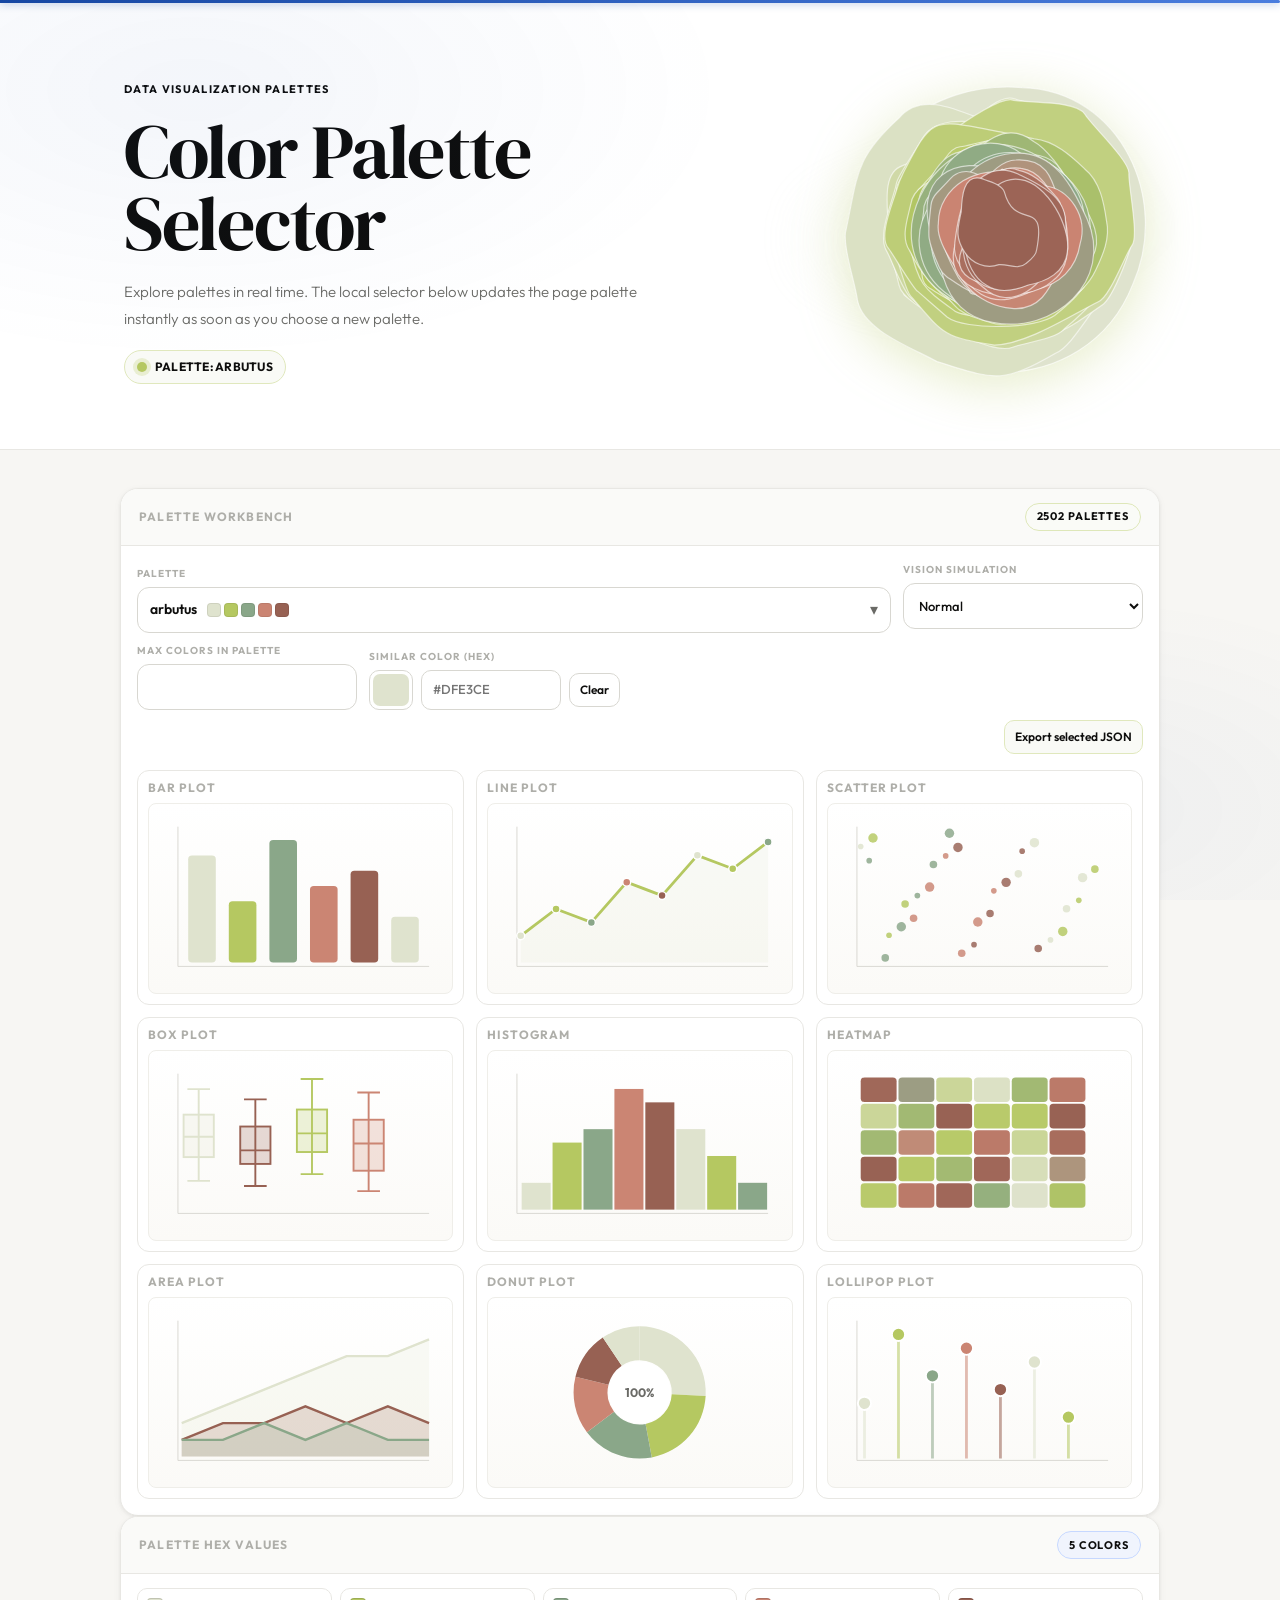
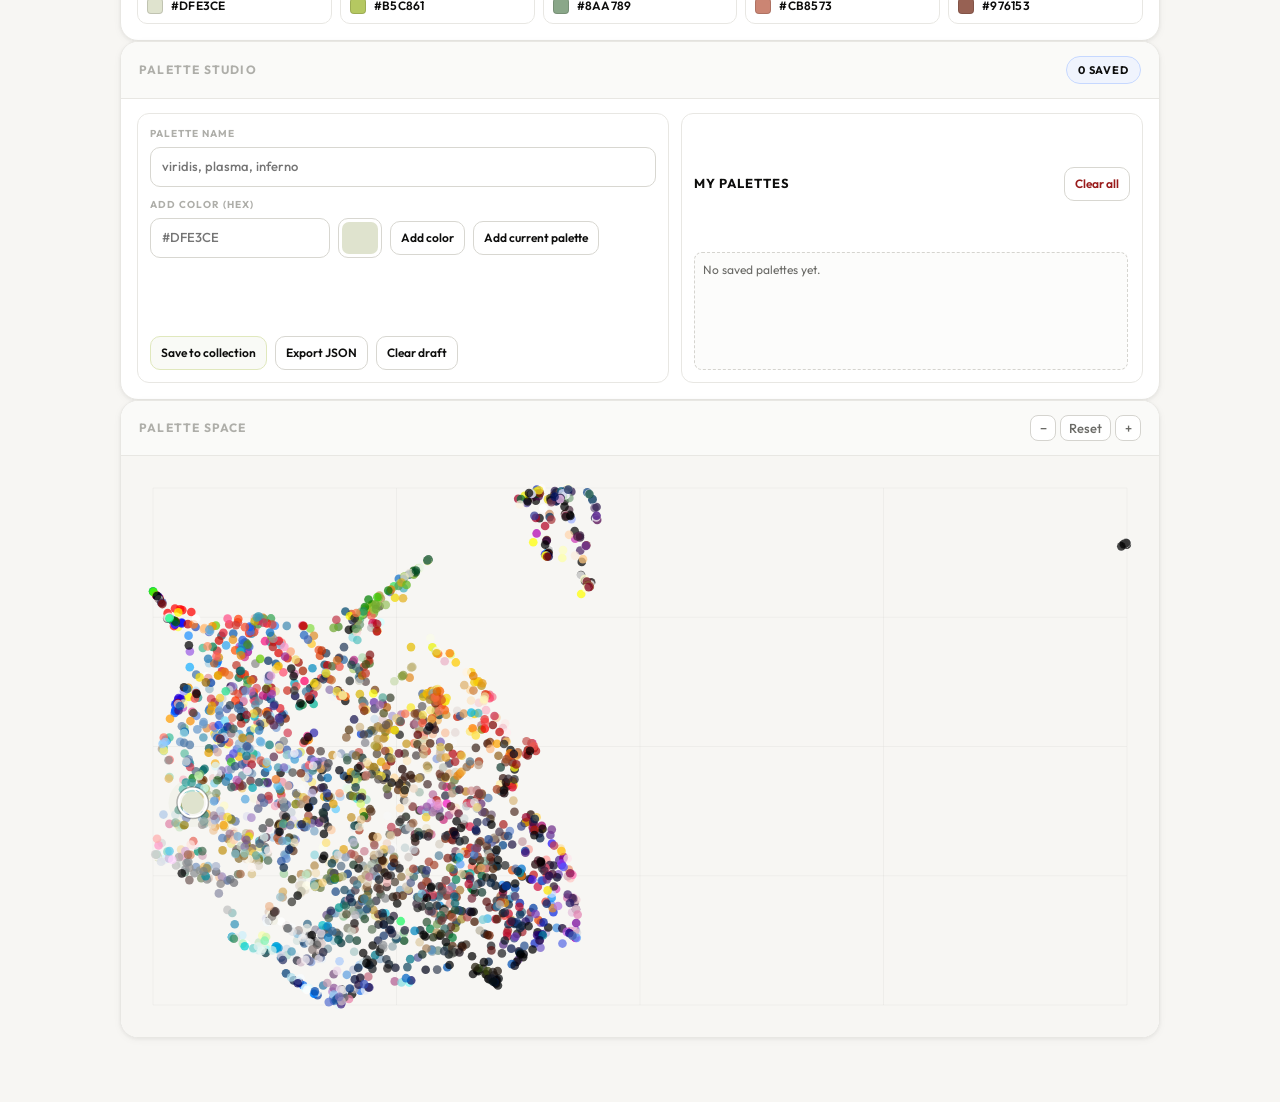
==== index.html @ 6bfa974d "1" ====
<!doctype html>
<html lang="en">
  <head>
    <meta charset="UTF-8" />
    <meta name="viewport" content="width=device-width, initial-scale=1.0" />
    <title>Palette Explorer</title>
    <meta
      name="description"
      content="Explore color palettes in a modern and minimal local interface."
    />

    <link
      rel="icon"
      type="image/svg+xml"
      href="data:image/svg+xml,%3Csvg xmlns='http://www.w3.org/2000/svg' viewBox='0 0 1 1'%3E%3C/svg%3E"
    />

    <link rel="preconnect" href="https://fonts.googleapis.com" />
    <link rel="preconnect" href="https://fonts.gstatic.com" crossorigin />
    <link
      href="https://fonts.googleapis.com/css2?family=Outfit:wght@300;400;500;600;700;800&amp;family=DM+Serif+Display:ital@0;1&amp;display=swap"
      rel="stylesheet"
    />

    <style>
      :root {
        --bg: #f7f6f3;
        --white: #ffffff;
        --surface: #fafaf8;
        --border: #e8e7e3;
        --border2: #d5d4cf;
        --text: #0e0e0d;
        --sub: #6a6a66;
        --muted: #aeaea9;
        --faint: #c8c8c3;
        --green: #152e5e;
        --green-bg: #f0f4fd;
        --green-m: #1647a3;
        --green-lt: #d1ddfa;
        --green-ring: rgba(22, 71, 163, 0.15);
        --palette-pill-bg: var(--green-bg);
        --palette-pill-border: #c4d8ff;
        --studio-accent: #1647a3;
        --studio-accent-hover: #123b87;
        --studio-accent-text: #ffffff;
        --amber-bg: #fffbeb;
        --amber: #92400e;
        --red: #991b1b;
        --radius-sm: 8px;
        --radius: 12px;
        --radius-lg: 18px;
        --sh-xs: 0 1px 2px rgba(0, 0, 0, 0.05);
        --sh: 0 1px 4px rgba(0, 0, 0, 0.06), 0 2px 8px rgba(0, 0, 0, 0.04);
        --sh-md: 0 4px 16px rgba(0, 0, 0, 0.08), 0 1px 4px rgba(0, 0, 0, 0.04);
        --sh-green: 0 4px 20px rgba(22, 71, 163, 0.2);
      }

      *,
      *::before,
      *::after {
        box-sizing: border-box;
        margin: 0;
        padding: 0;
      }

      html {
        scroll-behavior: smooth;
        scroll-padding-top: 68px;
      }

      body {
        background: var(--bg);
        color: var(--text);
        font-family: "Outfit", sans-serif;
        font-size: 14px;
        line-height: 1.5;
        min-height: 100vh;
      }

      body::before {
        content: "";
        position: fixed;
        inset: 0;
        background:
          radial-gradient(ellipse 70% 50% at 15% 10%, rgba(22, 71, 163, 0.05) 0%, transparent 60%),
          radial-gradient(ellipse 50% 40% at 85% 90%, rgba(22, 71, 163, 0.04) 0%, transparent 60%);
        pointer-events: none;
        z-index: 0;
      }

      .progress-bar-wrap {
        position: fixed;
        top: 0;
        left: 0;
        right: 0;
        height: 3px;
        background: transparent;
        z-index: 60;
      }

      .progress-bar-fill {
        height: 100%;
        background: linear-gradient(90deg, var(--green-m), #4a7dde);
        width: 100%;
        border-radius: 0 2px 2px 0;
        box-shadow: 0 0 8px rgba(22, 71, 163, 0.5);
      }

      .nav {
        position: sticky;
        top: 0;
        z-index: 55;
        background: rgba(255, 255, 255, 0.95);
        border-bottom: 1px solid var(--border);
        backdrop-filter: blur(12px);
        -webkit-backdrop-filter: blur(12px);
      }

      .nav-inner {
        max-width: 1080px;
        margin: 0 auto;
        padding: 0 24px;
        height: 60px;
        display: flex;
        align-items: center;
        gap: 8px;
      }

      .brand {
        text-decoration: none;
        color: var(--text);
        display: inline-flex;
        align-items: center;
        gap: 10px;
        font-weight: 700;
        font-size: 14px;
        letter-spacing: -0.01em;
        white-space: nowrap;
      }

      .brand-logo {
        width: 28px;
        height: 28px;
        flex-shrink: 0;
        filter: drop-shadow(0 2px 6px rgba(21, 46, 94, 0.25));
      }

      .spacer {
        flex: 1;
      }

      .nav-links {
        display: flex;
        align-items: center;
        gap: 2px;
      }

      .nav-links .link {
        color: var(--sub);
        text-decoration: none;
        font-size: 13px;
        font-weight: 500;
        padding: 6px 12px;
        border-radius: 6px;
        transition: background 0.15s, color 0.15s;
      }

      .nav-links .link:hover {
        background: var(--bg);
        color: var(--text);
      }

      .nav-toggle {
        display: none;
        flex-direction: column;
        gap: 5px;
        background: none;
        border: none;
        cursor: pointer;
        padding: 8px;
        margin-left: 4px;
      }

      .nav-toggle span {
        display: block;
        width: 22px;
        height: 2px;
        background: var(--text);
        border-radius: 2px;
      }

      .hero {
        background: var(--white);
        border-bottom: 1px solid var(--border);
      }

      .hero-inner {
        max-width: 1080px;
        margin: 0 auto;
        padding: 80px 24px 64px;
        display: grid;
        grid-template-columns: 1fr auto;
        align-items: center;
        gap: 48px;
      }

      .eyebrow {
        font-size: 11px;
        font-weight: 700;
        letter-spacing: 0.12em;
        text-transform: uppercase;
        color: var(--text);
        margin-bottom: 18px;
      }

      .hero h1 {
        font-family: "DM Serif Display", serif;
        font-size: clamp(40px, 6vw, 76px);
        font-weight: 400;
        letter-spacing: -0.03em;
        line-height: 0.95;
        color: var(--text);
      }

      .lede {
        margin-top: 20px;
        color: var(--sub);
        font-size: 15px;
        font-weight: 300;
        line-height: 1.75;
        max-width: 520px;
      }

      .palette-pill {
        margin-top: 18px;
        display: inline-flex;
        align-items: center;
        gap: 8px;
        padding: 7px 12px;
        border-radius: 999px;
        border: 1px solid var(--palette-pill-border);
        background: var(--palette-pill-bg);
        color: var(--text);
        font-size: 12px;
        font-weight: 700;
        letter-spacing: 0.02em;
      }

      .palette-pill .dot {
        width: 10px;
        height: 10px;
        border-radius: 999px;
        background: var(--green-m);
        box-shadow: 0 0 0 4px var(--green-ring);
      }

      .hero-logo {
        display: flex;
        justify-content: center;
        align-items: center;
        pointer-events: none;
        position: relative;
        --hero-glow: rgba(21, 46, 94, 0.22);
        --hero-bg-main: rgba(22, 71, 163, 0.16);
        --hero-bg-fade: rgba(22, 71, 163, 0.02);
        --hero-halo-width: min(430px, 52vw);
        --hero-halo-height: min(300px, 36vw);
      }

      .hero-logo::before {
        content: "";
        position: absolute;
        left: 50%;
        top: 50%;
        width: var(--hero-halo-width);
        height: var(--hero-halo-height);
        transform: translate(-50%, -50%);
        background: radial-gradient(
            ellipse 56% 46% at 36% 52%,
            var(--hero-bg-main) 0%,
            rgba(0, 0, 0, 0) 74%
          ),
          radial-gradient(
            ellipse 50% 42% at 66% 48%,
            var(--hero-bg-fade) 0%,
            rgba(0, 0, 0, 0) 76%
          ),
          radial-gradient(
            ellipse 44% 36% at 52% 30%,
            rgba(255, 255, 255, 0.08) 0%,
            rgba(255, 255, 255, 0) 78%
          );
        filter: blur(18px);
        opacity: 0.96;
        transition:
          background 0.2s ease,
          filter 0.2s ease,
          opacity 0.2s ease;
        pointer-events: none;
        z-index: 0;
      }

      @media (max-width: 1200px) {
        .hero-logo::before {
          filter: blur(14px);
        }
      }

      .wc-mark {
        width: min(320px, 40vw);
        display: block;
        filter: drop-shadow(0 10px 26px var(--hero-glow));
        transition: filter 0.2s ease;
        position: relative;
        z-index: 1;
      }

      .wc-mark g {
        scale: 0;
        animation: wcPopup 1s forwards;
        transform-origin: center;
        animation-timing-function: cubic-bezier(0.27, 1.24, 0.64, 1);
      }

      .wc-mark path {
        animation: wcPulse 2s infinite;
        transform-origin: center;
        animation-timing-function: cubic-bezier(0.34, 1.56, 0.64, 1);
        stroke: rgba(255, 255, 255, 0.6);
        stroke-miterlimit: 10;
        stroke-width: 5px;
      }

      @keyframes wcPopup {
        0% {
          scale: 0;
        }
        100% {
          scale: 1;
        }
      }

      @keyframes wcPulse {
        0% {
          scale: 1;
        }
        25% {
          scale: 0.975;
        }
        100% {
          scale: 1;
        }
      }

      .page {
        max-width: 1080px;
        margin: 0 auto;
        padding: 38px 20px 64px;
        position: relative;
        z-index: 1;
      }

      .explorer-panel {
        background: var(--white);
        border: 1px solid var(--border);
        border-radius: var(--radius-lg);
        box-shadow: var(--sh);
        overflow: hidden;
      }

      .explorer-head {
        padding: 14px 18px;
        border-bottom: 1px solid var(--border);
        background: var(--surface);
        display: flex;
        align-items: center;
        justify-content: space-between;
        gap: 14px;
      }

      .explorer-title {
        font-size: 12px;
        font-weight: 700;
        color: var(--muted);
        letter-spacing: 0.1em;
        text-transform: uppercase;
      }

      .count-badge {
        display: inline-flex;
        align-items: center;
        justify-content: center;
        min-height: 28px;
        border-radius: 999px;
        border: 1px solid #c6d8ff;
        background: var(--green-bg);
        color: var(--text);
        padding: 0 11px;
        font-size: 11px;
        font-weight: 700;
        letter-spacing: 0.08em;
        text-transform: uppercase;
      }

      .workbench {
        padding: 16px;
      }

      .selector-row {
        display: grid;
        grid-template-columns: minmax(0, 1fr) 240px;
        gap: 12px;
        align-items: start;
      }

      .workbench-actions {
        margin-top: 10px;
        display: flex;
        justify-content: flex-end;
      }

      .workbench-export-btn {
        min-height: 36px;
      }

      .workbench-filter-row {
        margin-top: 10px;
        display: grid;
        grid-template-columns: 220px minmax(0, 1fr);
        gap: 12px;
        align-items: end;
      }

      .control-number {
        width: 100%;
        min-height: 46px;
        border: 1px solid #d8d7d1;
        border-radius: 12px;
        background: #fff;
        color: var(--text);
        font: 500 13px/1.2 "Outfit", sans-serif;
        padding: 0 11px;
      }

      .control-number:focus {
        outline: none;
        border-color: #8eb0ef;
        box-shadow: 0 0 0 4px rgba(22, 71, 163, 0.12);
      }

      .color-filter-inline {
        display: flex;
        align-items: center;
        gap: 8px;
        flex-wrap: wrap;
      }

      .color-picker-box {
        width: 44px;
        min-width: 44px;
        height: 40px;
        border: 1px solid #d8d7d1;
        border-radius: 10px;
        background: #fff;
        padding: 3px;
        cursor: pointer;
      }

      .color-picker-box:focus {
        outline: none;
        border-color: #8eb0ef;
        box-shadow: 0 0 0 4px rgba(22, 71, 163, 0.12);
      }

      .color-picker-box::-webkit-color-swatch-wrapper {
        padding: 0;
      }

      .color-picker-box::-webkit-color-swatch {
        border: none;
        border-radius: 7px;
      }

      .color-picker-box::-moz-color-swatch {
        border: none;
        border-radius: 7px;
      }

      .color-filter-hex {
        max-width: 140px;
        text-transform: uppercase;
      }

      .combo-wrap {
        position: relative;
      }

      .combo-wrap .control-label {
        display: inline-block;
        margin-bottom: 6px;
      }

      .combo-button {
        width: 100%;
        border: 1px solid #d8d7d1;
        background: #fff;
        border-radius: 12px;
        min-height: 46px;
        padding: 8px 12px;
        display: flex;
        align-items: center;
        justify-content: space-between;
        gap: 8px;
        cursor: pointer;
        text-align: left;
        transition: border-color 0.15s, box-shadow 0.15s;
      }

      .combo-button:hover {
        border-color: #b9b8b0;
      }

      .combo-button[aria-expanded="true"] {
        border-color: #8eb0ef;
        box-shadow: 0 0 0 4px rgba(22, 71, 163, 0.12);
      }

      .combo-selection {
        min-width: 0;
        display: flex;
        align-items: center;
        gap: 10px;
      }

      .combo-name {
        display: inline-block;
        max-width: 160px;
        overflow: hidden;
        text-overflow: ellipsis;
        white-space: nowrap;
        font: 600 14px/1.2 "Outfit", sans-serif;
        color: var(--text);
      }

      .swatch-row {
        display: flex;
        gap: 3px;
        align-items: center;
      }

      .swatch {
        width: 14px;
        height: 14px;
        border-radius: 4px;
        border: 1px solid rgba(0, 0, 0, 0.08);
        flex: 0 0 auto;
      }

      .combo-chevron {
        font-size: 16px;
        line-height: 1;
        color: var(--sub);
        flex: 0 0 auto;
      }

      .combo-dropdown {
        position: absolute;
        z-index: 30;
        top: calc(100% + 8px);
        left: 0;
        right: 0;
        border: 1px solid var(--border2);
        border-radius: 12px;
        background: #fff;
        box-shadow: var(--sh-md);
        overflow: hidden;
      }

      .search-input {
        width: 100%;
        border: none;
        border-bottom: 1px solid var(--border);
        height: 42px;
        padding: 0 12px;
        font: 500 13px/1.2 "Outfit", sans-serif;
        color: var(--text);
      }

      .search-input:focus {
        outline: none;
      }

      .option-list {
        max-height: 300px;
        overflow: auto;
      }

      .option-item {
        width: 100%;
        border: none;
        background: transparent;
        padding: 10px 12px;
        display: grid;
        gap: 6px;
        text-align: left;
        cursor: pointer;
        border-bottom: 1px solid #f0efec;
      }

      .option-item:last-child {
        border-bottom: none;
      }

      .option-item:hover {
        background: #f8f8f6;
      }

      .option-item.active {
        background: #edf3ff;
      }

      .option-name {
        font: 600 13px/1.2 "Outfit", sans-serif;
        color: var(--text);
      }

      .option-meta {
        font: 500 11px/1.2 "Outfit", sans-serif;
        color: var(--sub);
      }

      .load-more {
        width: 100%;
        border: none;
        border-top: 1px solid var(--border);
        background: #f8f8f6;
        padding: 10px 12px;
        text-align: center;
        font: 600 12px/1.2 "Outfit", sans-serif;
        color: var(--green-m);
        cursor: pointer;
      }

      .control-group {
        display: grid;
        gap: 6px;
      }

      .control-label {
        font-size: 10px;
        text-transform: uppercase;
        letter-spacing: 0.1em;
        font-weight: 700;
        color: var(--muted);
      }

      .control-select {
        width: 100%;
        min-height: 46px;
        border: 1px solid #d8d7d1;
        border-radius: 12px;
        background: #fff;
        color: var(--text);
        font: 500 13px/1.2 "Outfit", sans-serif;
        padding: 0 11px;
      }

      .control-select:focus {
        outline: none;
        border-color: #8eb0ef;
        box-shadow: 0 0 0 4px rgba(22, 71, 163, 0.12);
      }

      .plot-grid {
        margin-top: 16px;
        display: grid;
        grid-template-columns: repeat(3, minmax(0, 1fr));
        gap: 12px;
      }

      .plot-card {
        border: 1px solid var(--border);
        border-radius: 12px;
        background: #fff;
        padding: 10px;
      }

      .plot-title {
        font: 700 12px/1.2 "Outfit", sans-serif;
        text-transform: uppercase;
        letter-spacing: 0.08em;
        color: var(--muted);
        margin-bottom: 8px;
      }

      .plot-svg {
        width: 100%;
        height: auto;
        aspect-ratio: 16 / 10;
        display: block;
        border: 1px solid #efeee9;
        border-radius: 8px;
        background: linear-gradient(180deg, #ffffff 0%, #fbfaf7 100%);
      }

      .palette-hex-body {
        padding: 14px 16px 16px;
        display: grid;
        gap: 10px;
      }

      .palette-hex-hint {
        font-size: 12px;
        color: var(--sub);
      }

      .palette-hex-list {
        list-style: none;
        display: grid;
        grid-template-columns: repeat(auto-fit, minmax(118px, 1fr));
        gap: 8px;
      }

      .palette-hex-item {
        min-height: 36px;
        padding: 7px 9px;
        border: 1px solid var(--border);
        border-radius: 10px;
        background: #fff;
        display: flex;
        align-items: center;
        gap: 8px;
      }

      .palette-hex-swatch {
        width: 16px;
        height: 16px;
        border-radius: 4px;
        border: 1px solid rgba(0, 0, 0, 0.14);
        flex: 0 0 auto;
      }

      .palette-hex-code {
        font: 600 12px/1 "Outfit", sans-serif;
        letter-spacing: 0.02em;
        color: var(--text);
      }

      .palette-hex-empty {
        font-size: 12px;
        color: var(--sub);
      }

      .studio-body {
        padding: 14px 16px 16px;
        display: grid;
        gap: 12px;
      }

      .studio-hint {
        font-size: 12px;
        color: var(--sub);
      }

      .studio-grid {
        display: grid;
        grid-template-columns: minmax(0, 1.15fr) minmax(0, 1fr);
        gap: 12px;
      }

      .studio-card {
        border: 1px solid var(--border);
        border-radius: var(--radius);
        background: #fff;
        padding: 12px;
        display: grid;
        gap: 10px;
      }

      .studio-field {
        display: grid;
        gap: 6px;
      }

      .studio-input {
        width: 100%;
        border: 1px solid #d8d7d1;
        border-radius: 10px;
        min-height: 40px;
        padding: 0 11px;
        font: 500 13px/1.2 "Outfit", sans-serif;
        color: var(--text);
      }

      .studio-input:focus {
        outline: none;
        border-color: #8eb0ef;
        box-shadow: 0 0 0 4px rgba(22, 71, 163, 0.12);
      }

      .studio-color-input {
        max-width: 180px;
      }

      .studio-inline {
        display: flex;
        gap: 8px;
        flex-wrap: wrap;
        align-items: center;
      }

      .studio-btn {
        border: 1px solid #d8d7d1;
        border-radius: 10px;
        min-height: 34px;
        padding: 0 10px;
        font: 600 12px/1 "Outfit", sans-serif;
        color: var(--text);
        background: #fff;
        cursor: pointer;
        transition: border-color 0.15s, background 0.15s, color 0.15s;
      }

      .studio-btn:hover {
        border-color: #b9b8b0;
        background: #f8f8f6;
      }

      .studio-btn.primary {
        background: var(--palette-pill-bg);
        border-color: var(--palette-pill-border);
        color: #0e0e0d;
      }

      .studio-btn.primary:hover {
        background: var(--palette-pill-bg);
        border-color: var(--palette-pill-border);
        color: #0e0e0d;
      }

      .studio-btn.danger {
        color: var(--red);
      }

      .studio-draft-list {
        list-style: none;
        display: flex;
        flex-wrap: wrap;
        gap: 6px;
        min-height: 30px;
      }

      .studio-chip {
        display: inline-flex;
        align-items: center;
        gap: 6px;
        min-height: 30px;
        padding: 0 8px 0 5px;
        border: 1px solid var(--border);
        border-radius: 999px;
        background: #fff;
      }

      .studio-chip-swatch {
        width: 14px;
        height: 14px;
        border-radius: 999px;
        border: 1px solid rgba(0, 0, 0, 0.14);
      }

      .studio-chip-code {
        font: 600 11px/1 "Outfit", sans-serif;
        letter-spacing: 0.02em;
      }

      .studio-chip-remove {
        border: none;
        background: transparent;
        color: var(--sub);
        cursor: pointer;
        font-size: 14px;
        line-height: 1;
      }

      .studio-actions {
        display: flex;
        flex-wrap: wrap;
        gap: 8px;
      }

      .studio-message {
        font-size: 12px;
        min-height: 18px;
        color: #0e0e0d;
      }

      .studio-message.is-error {
        color: #0e0e0d;
      }

      .studio-message.is-success {
        color: #0e0e0d;
      }

      .studio-library-head {
        display: flex;
        align-items: center;
        justify-content: space-between;
        gap: 8px;
      }

      .studio-library-head h3 {
        font: 700 13px/1.2 "Outfit", sans-serif;
        color: var(--text);
        text-transform: uppercase;
        letter-spacing: 0.08em;
      }

      .studio-collection {
        display: grid;
        gap: 8px;
        max-height: 380px;
        overflow: auto;
        padding-right: 2px;
      }

      .studio-palette-item {
        border: 1px solid var(--border);
        border-radius: 10px;
        padding: 9px;
        display: grid;
        gap: 8px;
      }

      .studio-palette-head {
        display: flex;
        align-items: center;
        justify-content: space-between;
        gap: 8px;
      }

      .studio-palette-name {
        font: 600 13px/1.2 "Outfit", sans-serif;
        color: var(--text);
        white-space: nowrap;
        overflow: hidden;
        text-overflow: ellipsis;
      }

      .studio-palette-meta {
        font: 500 11px/1.2 "Outfit", sans-serif;
        color: var(--sub);
      }

      .studio-empty {
        font-size: 12px;
        color: var(--sub);
        padding: 8px;
        border: 1px dashed var(--border2);
        border-radius: var(--radius-sm);
        background: #fcfcfb;
      }

      @media (prefers-reduced-motion: reduce) {
        .wc-mark g {
          animation: none;
          scale: 1;
        }

        .wc-mark path {
          animation: none;
        }
      }

      @media (max-width: 960px) {
        .hero-inner {
          grid-template-columns: 1fr;
          gap: 32px;
          padding: 60px 24px 48px;
          text-align: center;
        }

        .lede {
          max-width: 100%;
          margin-inline: auto;
        }

        .palette-pill {
          margin-inline: auto;
        }

        .hero-logo {
          order: -1;
          --hero-halo-width: min(340px, 80vw);
          --hero-halo-height: min(240px, 56vw);
        }

        .wc-mark {
          width: min(240px, 60vw);
        }

        .selector-row {
          grid-template-columns: 1fr;
        }

        .workbench-filter-row {
          grid-template-columns: 1fr;
        }

        .plot-grid {
          grid-template-columns: repeat(2, minmax(0, 1fr));
        }

        .studio-grid {
          grid-template-columns: 1fr;
        }

        .studio-collection {
          max-height: none;
        }
      }

      @media (max-width: 640px) {
        .nav-inner {
          padding: 0 16px;
          height: 52px;
        }

        .brand {
          font-size: 13px;
        }

        .nav-links {
          display: none;
          position: absolute;
          top: 52px;
          left: 12px;
          right: 12px;
          background: var(--white);
          border: 1px solid var(--border);
          border-radius: 10px;
          box-shadow: var(--sh-md);
          padding: 8px;
          flex-direction: column;
          align-items: stretch;
        }

        .nav-links.open {
          display: flex;
        }

        .nav-toggle {
          display: flex;
        }

        .hero-inner {
          padding: 48px 16px 40px;
        }

        .page {
          padding: 28px 16px 48px;
        }

        .workbench {
          padding: 12px;
        }

        .workbench-actions {
          justify-content: stretch;
        }

        .workbench-export-btn {
          width: 100%;
        }

        .color-filter-hex {
          max-width: none;
        }

        .combo-name {
          max-width: 120px;
        }

        .plot-grid {
          grid-template-columns: 1fr;
        }

        .studio-color-input {
          max-width: none;
        }

        .studio-inline .studio-btn {
          flex: 1 1 100%;
        }
      }

    /* ── Palette Space ─────────────────────────────────────────────────────── */
    .ps-toolbar {
      display: flex;
      align-items: center;
      gap: 4px;
    }

    .ps-tool-btn {
      height: 26px;
      min-width: 26px;
      padding: 0 8px;
      border: 1px solid var(--border2);
      border-radius: var(--radius-sm);
      background: var(--white);
      color: var(--sub);
      font-size: 13px;
      font-family: inherit;
      font-weight: 500;
      cursor: pointer;
      transition: background 0.12s, color 0.12s, border-color 0.12s;
      line-height: 1;
    }

    .ps-tool-btn:hover {
      background: var(--green-bg);
      color: var(--green-m);
      border-color: var(--green-lt);
    }

    .ps-wrap {
      position: relative;
      background: var(--bg);
      overflow: hidden;
    }

    .ps-canvas {
      display: block;
      width: 100%;
      height: auto;
      cursor: crosshair;
      touch-action: none;
    }

    .ps-canvas.hovering { cursor: pointer; }
    .ps-canvas.dragging { cursor: grabbing !important; }

    .ps-tooltip {
      position: absolute;
      pointer-events: none;
      background: var(--white);
      border: 1px solid var(--border);
      border-radius: var(--radius);
      box-shadow: var(--sh-md);
      padding: 10px 12px;
      min-width: 160px;
      max-width: 240px;
      z-index: 10;
    }

    .ps-tooltip-name {
      font-size: 13px;
      font-weight: 600;
      color: var(--text);
      margin-bottom: 6px;
      white-space: nowrap;
      overflow: hidden;
      text-overflow: ellipsis;
    }

    .ps-tooltip-swatches {
      display: flex;
      gap: 3px;
      margin-bottom: 5px;
      flex-wrap: wrap;
    }

    .ps-tooltip-swatch {
      width: 14px;
      height: 14px;
      border-radius: 3px;
      flex-shrink: 0;
    }

    .ps-tooltip-meta {
      font-size: 11px;
      color: var(--sub);
    }
    </style>
  </head>
  <body>
    <div class="progress-bar-wrap" aria-hidden="true">
      <div class="progress-bar-fill" id="progressFill"></div>
    </div>
    <header class="hero" id="top">
      <div class="hero-inner">
        <div>
          <div class="eyebrow">Data visualization palettes</div>
          <h1>Color Palette<br />Selector</h1>
          <p class="lede">
            Explore palettes in real time. The local selector below updates the page palette instantly as soon as you choose a new palette.
          </p>
          <div class="palette-pill"><span class="dot"></span><span id="paletteLabel">PALETTE: DEFAULT</span></div>
        </div>
    <div class="hero-logo" aria-hidden="true">
      <svg class="wc-mark" xmlns="http://www.w3.org/2000/svg" viewBox="0 0 1362.46 1296.72">
          <g style="animation-delay:900ms" data-name="2024">
            <path style="animation-delay:450ms" d="M791.76,32.38c422.52,11.88,633.23,478.73,470.7,839.92-194.67,495.18-906.05,492.26-1121.96,15.09-119.76-224.9-37.62-503.68,136.27-676.11C398.97,69.74,611.09,18.21,791.76,32.38" fill="#0f1b3f"></path>
          </g>
          <g style="animation-delay:880ms" data-name="2023">
            <path style="animation-delay:440ms" d="M721.03,202.47c133.86,21.87,265.29,47.82,380.34,128.01,122.74,57.53,97.77,219.8,91.77,329.26-15.29,73.25-34.69,237.73-80.04,299.25-41.85,45.73-117.23,181.67-178.31,204.19-231.99,133.41-257.94,112.42-504.45,35.93-101.26-57.13-314.09-130.49-339.03-261.39-5.74-59.93-68.62-243.84-47.99-302.23,50.11-232.98,36.68-302.09,224.75-473.51,116.33-139.01,321.28,9.99,452.97,40.49" fill="#101e44"></path>
          </g>
          <g style="animation-delay:860ms" data-name="2022">
            <path style="animation-delay:430ms" d="M705.79,186.99l234.58,82.82,225.76,140.54c14.21,245.15,25.57,257.59-75.66,487.88-165.97,182.1-150.96,168.86-384.69,242.06,0,.01-217.11-88.11-217.11-88.11l-180.55-146.46-98.95-229.59,135.69-208.38c144.15-244.52,95.47-192.69,360.92-280.75" fill="#112049"></path>
          </g>
          <g style="animation-delay:840ms" data-name="2021">
            <path style="animation-delay:420ms" d="M705.79,201.96c98,60.76,293.53,185.43,389.02,249.56,50.86,222.32,51.6,225.32-4.34,446.71.01,0-178.8,134.5-178.8,134.5l-205.89,90.1-219.61-66.33-195.34-140.8-86.65-239.57c74.11-252.5,66.93-242.75,254.56-427.92-.01,0,247.05-46.25,247.05-46.25" fill="#13234d"></path>
          </g>
          <g style="animation-delay:820ms" data-name="2020">
            <path style="animation-delay:410ms" d="M762.91,81.12c50.61,21.98,245.63,37.09,274.74,93.13,150.04,189.89,174.26,227.42,223.36,466.88,16.41,50.37-83.61,288.98-127.49,316.94-165.56,115.86-194.53,137.33-399.5,157.96-89.73.19-448.63-147.07-465.19-241.2-3.8-12.96-49.64-203.5-47.37-210.73,9.82-76.89-41.66-264.87,62.02-299.52,25.06-10.43,189.81-81.28,205.92-98.26,60.17-38.41,185.95-219.62,273.51-185.2" fill="#142652"></path>
          </g>
          <g style="animation-delay:800ms" data-name="2019">
            <path style="animation-delay:400ms" d="M719.89,187.71c34.21,12.76,231.16,44.22,257.73,66.38,71.24,50.49,235.28,104.02,236.18,211.98.4,59.13,38.23,195.64,5.02,250.01-69.73,168.65-105.01,226.86-247.41,344.25-36.09,42.45-169.78,59.5-219.15,77.5-62.83,24.84-184.73-40.57-244.4-55.72-46.18-9.21-147.59-122.48-184.43-149.74-38.91-26.9-84.62-164.28-107.7-203.93-42.71-69.93,28.24-216.08,41.06-286.73,3.02-31.75,96.08-160.83,109.94-190.56,62.65-114.95,249.26-65.47,353.15-63.44" fill="#152857"></path>
          </g>
          <g style="animation-delay:780ms" data-name="2018">
            <path style="animation-delay:390ms" d="M705.79,201.96c264.36,57.1,229.97,39.91,419.27,232.1,0-.01,59.87,242.06,59.87,242.06l-94.45,222.11c-158.27,132.54-184.72,149.3-384.71,204.62,0,.01-199.64-80.93-199.64-80.93l-146.15-146.15-130.86-199.64,89.79-223.35,137.3-208.89,249.56-41.91" fill="#162a5b"></path>
          </g>
          <g style="animation-delay:760ms" data-name="2017">
            <path style="animation-delay:380ms" d="M705.79,137.08c335.66,41.78,262.6,10.07,494.91,253.31,0-.01-5.78,285.73-5.78,285.73l-63.37,245.81c-102.19,54.09-314.58,145.66-425.77,175.93,0,.01-217.11-45.68-217.11-45.68l-156.78-160.19-105.25-215.87c38.17-119.98,150.46-341.55,222.11-445.21-.01,0,257.03-93.83,257.03-93.83" fill="#172d5f"></path>
          </g>
          <g style="animation-delay:740ms" data-name="2016">
            <path style="animation-delay:370ms" d="M743.99,83.47c57.53,16.79,279.52.92,315.84,62.4,24.04,42.44,192.18,200.18,187.41,252.84-3.64,46.82,43.76,266.27,12.92,305.84-29.02,38.96-95.14,223.64-145.11,240.81-118.68,59.09-305.69,181.04-440.83,183.49-213.99-34.75-212.98-41.24-352.21-204.2-28.53-20.59-66.44-195.73-81.14-226.85-16.41-28.89,18.28-204.11,17.33-236.94,9.95-94.22,392.89-380.99,485.8-377.39" fill="#182f64"></path>
          </g>
          <g style="animation-delay:720ms" data-name="2015">
            <path style="animation-delay:360ms" d="M710.1,223.03c183.88,45.3,224.02,39.32,360.94,183.89,65.25,46.46,14.46,205.77,16.58,269.21-18.74,186.87-1.38,204.28-156.96,326.54-77.81,57.02-378.24,64.86-456.51,7.54,0-.01-126.92-111.07-126.92-111.07-16.03-6.34-110.6-167.55-123.81-182.11-43.03-49.28,13.02-176.35,34.83-249.62,7.38-24.82,16.81-49.04,28.68-72.05,128.18-248.47,120.77-230.41,423.16-172.32" fill="#193268"></path>
          </g>
          <g style="animation-delay:700ms" data-name="2014">
            <path style="animation-delay:350ms" d="M740.06,273.57c9.52,4.86,139.25,112.09,145.51,110.75,45.38,30.26,180.24,62.2,186.52,130.15,1.9,28.9,41.96,153.44,31.74,180.7-17.43,50.56-14.08,185.94-75.3,210.38-21.76,7.93-137.63,82.49-159.25,82.36-21.03.5-159.38,34.57-177.57,28.41-35.88-9.48-163.67-7.6-191.18-36.46-137.76-99.89-143.01-106-186.51-271.02-22.8-47.47,56.18-171.61,68.45-215.65,33.95-47.75,74.73-201.19,145.91-208.81,52.48-4.22,165.86-56.19,211.68-10.82" fill="#1a346c"></path>
          </g>
          <g style="animation-delay:680ms" data-name="2013">
            <path style="animation-delay:340ms" d="M705.79,239.4l192.16,103.89,140.67,140.67,11.56,192.16-39.65,175.94-120.06,143.92-184.67-12.91c-173.76-8.48-180.45-19.05-306.73-96.39-17.8-10.9-29.64-29.36-31.98-50.1-6.25-55.21-18.15-160.46-18.15-160.46l.27-205.89c151.36-167.59,144.7-158.54,356.6-230.84" fill="#1b3670"></path>
          </g>
          <g style="animation-delay:660ms" data-name="2012">
            <path style="animation-delay:330ms" d="M728.98,368.64c109.85,22.24,196.62,76.94,266.89,164.16,29.15,52.15,100.09,129.1,85.45,194.62-8.3,63.57-8.2,154.15-71.46,191.25-108.74,92.84-182.76,92.28-319.74,86.51-47.32-12.54-150.21-15.59-186.79-52.8-91.47-65.79-140.12-126.92-190.54-226.97-38.71-55.23-7.07-137.85,5.55-196.47,12.02-83.5,120.26-115.15,183.95-147.24,57.95-21.54,166.17-22.87,226.69-13.07" fill="#1d3975"></path>
          </g>
          <g style="animation-delay:640ms" data-name="2011">
            <path style="animation-delay:320ms" d="M705.79,331.73c79.73,35.4,232.28,119.77,304.73,168.45,0,0,59.62,175.94,59.62,175.94l-81.24,163.46-114.67,128.3-128.73,61.2c-25.39,12.07-54.46,14.03-81.26,5.53-148.96-47.21-136.45-38.47-252.37-188.8-61.46-194.9-68.72-141.79,21.61-326.91,113.05-176.8,68.8-141.67,272.31-187.17" fill="#1e3c79"></path>
          </g>
          <g style="animation-delay:620ms" data-name="2010">
            <path style="animation-delay:310ms" d="M844.41,250.64c84.13,7.88,155.08,71.22,213.55,126.94,66.23,52.99,82.88,144.39,93.94,223.71,16.22,72.03-16.38,146.13-47.04,209.77-60.07,127.11-215.66,186.5-348.36,195.36-108.96,8.76-225.27-36.93-306.66-108.44-150.89-119.11-166.79-398.54,31.54-478.54,131.09-59.9,188.42-214.71,363.02-168.8" fill="#203f7e"></path>
          </g>
          <g style="animation-delay:600ms" data-name="2009">
            <path style="animation-delay:300ms" d="M748.75,294.67c134.12,53.6,157.13,81.92,230.53,203.49,52.81,117.63,71.09,184.18,31.4,309.61-27.51,93.74-262.23,264.58-359.54,211.63-68.23-25.76-170.2-90.88-225.86-137.94-55.1-44.49-76.21-161.27-84.76-227.55,9.26-58.22-5.68-174.47,50.24-214.34,31.16-22.13,104.65-105.73,143.53-112.78,56.08-11.79,158.24-66.68,214.46-32.13" fill="#214182"></path>
          </g>
          <g style="animation-delay:580ms" data-name="2008">
            <path style="animation-delay:290ms" d="M705.79,426.56c60.62,20.02,189.28,40.59,277.7,52.2,29.39,3.86,50.3,30.51,47.02,59.97l-14.68,132.04c-.39,3.55-1.14,7.05-2.22,10.46l-39.17,123.35c-4.56,14.36-14.86,26.18-28.46,32.66l-110.99,52.88c-2.97,1.42-5.81,3.1-8.48,5.03-147.37,106.42-90.67,99.9-258.17,29.34-3.22-1.36-6.31-3.03-9.21-4.97-131.81-88.49-129.02-98.07-196.8-227.46-5.45-10.4-7.38-22.27-5.52-33.86,5.54-34.51,17.67-110.05,23.59-146.92,2.16-13.44,9.27-25.59,19.95-34.04,156.56-123.83,95.03-114.95,305.45-50.68" fill="#244586"></path>
          </g>
          <g style="animation-delay:560ms" data-name="2007">
            <path style="animation-delay:280ms" d="M843.32,262.65c67.24,35.54,140.04,158.95,182.08,219.61,44.16,78.35,120.76,182.08,64.82,273.25-39.42,105.18-112.76,143.08-208.1,188.43-86.17,36.56-192.62,62.55-280.46,16.98-66.53-18.19-108.65-98.29-146.53-149.86-33.09-56.95-85.74-128.82-64.51-198.73,10.03-48.27,20.6-106.12,60.36-139.63,18.36-16.48,85.06-78.39,98.33-97.42,58.48-108.68,175.93-204.38,293.99-112.63" fill="#26488a"></path>
          </g>
          <g style="animation-delay:540ms" data-name="2006">
            <path style="animation-delay:270ms" d="M712.2,314.36c77.25,3.11,198.22-14.85,243.37,67.17,24.19,40.76,76.05,98.04,74.37,148.61-1.23,41.97,16.01,135.9-3.17,174.83-43.11,102.68-85.06,278.69-220.95,284.91-95.45-1.16-234.53,17.45-309.21-54.55-56.05-49.01-119.96-140.78-151.4-208.11-42.46-61.2,2.35-161.38,15.7-225.15,94.87-206.78,132.82-218.39,351.29-187.7" fill="#294c8e"></path>
          </g>
          <g style="animation-delay:520ms" data-name="2005">
            <path style="animation-delay:260ms" d="M835.08,311.22c111.38,58.71,226.72,147.26,244.16,280.48,48.17,279.18-258.16,523.96-513.5,377.02C61.18,771.45,430.3,114.97,835.08,311.22" fill="#2b4f92"></path>
          </g>
          <g style="animation-delay:500ms" data-name="2004">
            <path style="animation-delay:250ms" d="M745.25,319.27c139.54,7.87,175.97,30.85,258.55,142.44,32.59,32.56,35.15,101.6,44.1,143.92,19.88,78.96-57.71,141.09-106.81,189.71-84.95,133.04-124.91,110.52-262.57,90.32-91.7,18.4-208.61-15.69-257.51-99.72-44.54-72.02-62.24-141.19-47.96-225.56-1.8-87.2,100.09-129.3,162.48-166.28,53.49-21.11,149.41-86.01,209.71-74.81" fill="#2e5396"></path>
          </g>
          <g style="animation-delay:480ms" data-name="2003">
            <path style="animation-delay:240ms" d="M782.35,309.28c204.09,115.17,364.63,509.36,59.44,602.41-107.53,60.61-257.11,93.72-359.87,5.92-134.67-93.92-169.21-261.48-74.3-397.24,8.43-18.13,32.37-85.43,38.88-105.52,43.44-135.01,222.92-190.54,335.85-105.58" fill="#33589a"></path>
          </g>
          <g style="animation-delay:460ms" data-name="2002">
            <path style="animation-delay:230ms" d="M577.63,371.8c186.12-170.03,538.68,31.33,468.61,280.26-5.84,150.92-56.16,289.05-219.36,326.41-111.15,37.4-226.99-9.33-314.95-78.66-139.35-101.83-144.67-339.66-18.16-453.7,19.98-16.79,64.19-58.01,83.86-74.3" fill="#375c9e"></path>
          </g>
          <g style="animation-delay:440ms" data-name="2001">
            <path style="animation-delay:220ms" d="M705.79,451.52l162.21-56.36c47.17,66.63,129.72,207.19,164.7,280.97,0,0-104.3,128.51-104.3,128.51l-106.56,72.48-116.04,21.11-123.53-8.15c-79.93-111.71-80-74.82-56.15-213.96-10.95-127.24-10.76-101.12,63.64-200.99,0,0,116.04-23.61,116.04-23.61" fill="#3c62a2"></path>
          </g>
          <g style="animation-delay:420ms" data-name="2000">
            <path style="animation-delay:210ms" d="M723.31,394.28c152.08,62.49,294.35,114.31,278.81,309.25,2.99,109.97-70.4,183.3-166.13,224.09-97.6,58.39-229.34,56.15-310.73-29.56-65.96-53.82-96.32-148.31-115.35-228.07-85.17-245.17,87.03-366.35,313.39-275.71" fill="#4066a6"></path>
          </g>
          <g style="animation-delay:400ms" data-name="1999">
            <path style="animation-delay:200ms" d="M705.79,386.63l125.53-15.18c29.29-3.54,55.46,18.46,56.99,47.92l7.17,137.4c.33,6.3,1.83,12.49,4.41,18.24l37.24,82.8c5.33,11.85,5.92,25.28,1.68,37.56-28.33,82.04-44.41,109.04-104.36,174.99-6.56,7.22-15.06,12.39-24.48,14.91-22.12,5.93-64.43,17.27-87.75,23.51-10.67,2.86-21.97,2.17-32.21-1.96l-89.49-36.04c-3.84-1.55-7.47-3.55-10.82-5.98l-74.04-53.55c-12.35-8.93-20.05-22.93-20.99-38.14l-5.68-91.91c-.21-3.39-.08-6.79.39-10.15l14.31-102.99c.74-5.3,2.3-10.45,4.64-15.26l48.41-99.62c5.95-12.25,16.56-21.6,29.45-25.98l119.6-40.59" fill="#456baa"></path>
          </g>
          <g style="animation-delay:380ms" data-name="1998">
            <path style="animation-delay:190ms" d="M746.06,312.9c182.67-21.01,258.96,139.78,323.36,279.66,116.35,262.59-143.87,493.7-403.46,438.84-224.3-34.25-270.35-307.78-182.77-483.8,28.43-126.33,133.26-222.01,262.87-234.7" fill="#4c71ae"></path>
          </g>
          <g style="animation-delay:360ms" data-name="1997">
            <path style="animation-delay:180ms" d="M705.79,444.03c101.2,3.81,137.77,15.15,201.27,46.19,37.21,18.19,57.2,59.44,48.08,99.85-14.43,63.95-29.66,142.88-35.99,194.36-1.16,9.47-3.76,18.66-7.82,27.3-7.26,15.47-19.7,41.98-31.12,66.3-15.65,33.33-50.15,53.63-86.88,51.13l-87.54-5.97c-135.77-13.4-138.13-18.98-234.34-85.59-13.63-9.44-24.39-22.55-31.04-37.74-55.52-126.78-50.86-134.16-36.1-266.2,2.16-19.31,10.52-37.42,23.89-51.52,16.62-17.53,40.51-42.75,61.09-64.46,25.23-26.63,64.18-35.1,98.2-21.37l118.3,47.73" fill="#5378b2"></path>
          </g>
          <g style="animation-delay:340ms" data-name="1996">
            <path style="animation-delay:170ms" d="M705.79,439.04c181.58-16.88,125.79-46.88,218.28,111.06,0,0,3.82,126.02,3.82,126.02l-49.21,99.82-71.83,75.24c-108.1,69.79-106.64,60.88-217.55,60.48-11.39-.04-21.27-7.96-23.7-19.09l-26.24-120.37,4.2-96.08-66.88-132.26c110.19-117.69,66.31-101.71,229.09-104.82" fill="#5a7fb7"></path>
          </g>
          <g style="animation-delay:320ms" data-name="1995">
            <path style="animation-delay:160ms" d="M765.92,340.55c171.19-8.68,156.24,136.59,209.94,248.41,44.37,82.7-11.02,159.42-60.16,223.67-29.67,76.96-93.09,134.7-178.85,133.89-102.43,7.8-191.92-44.46-233.87-138.37-30.82-60.24-65.43-133.74-39.36-201.74,13.04-75.96,91.62-100.39,140.62-147.29,42.11-45.76,92.58-116.94,161.68-118.55" fill="#6185bb"></path>
          </g>
          <g style="animation-delay:300ms" data-name="1994">
            <path style="animation-delay:150ms" d="M705.79,454.01c77.34,127.87,27.86,111.66,181.54,117.28,82.75,130.82,83.47,78.98-2.16,208.38-77.28,110.26-45.01,91.84-179.38,103.56-79.72-69.32-96.96-70.48-196.67-93.57,0,0-22.94-113.55-22.94-113.55l1.33-126.03,88.52-98.74,129.77,2.66" fill="#688cbf"></path>
          </g>
          <g style="animation-delay:280ms" data-name="1993">
            <path style="animation-delay:140ms" d="M705.79,419.07l128.52,34.44c65.78,91.15,78.69,110.92,101.06,222.61,0,0-32.92,113.54-32.92,113.54-96.37,71.56-73.57,72.6-196.67,63.63,0,0-82.35-34.54-82.35-34.54-17.63-90.34-15.54-83.64-84.85-142.64l48.33-68.63,5.32-128.04,113.55-60.37" fill="#7092c3"></path>
          </g>
          <g style="animation-delay:260ms" data-name="1992">
            <path style="animation-delay:130ms" d="M705.79,379.14c138.46,51.03,139.81,48.3,239.89,158.48,0,0-45.24,138.5-45.24,138.5-13.03,119.28-1.66,97.41-94.84,172.89-38.99-14.55-125.05-47.43-160.95-67,0,0-8.02-65.97-8.02-65.97-32.56-40.6-29.19-43.53-23.77-93.58,0,0,.6-106.27.6-106.27l92.33-137.05" fill="#7899c8"></path>
          </g>
          <g style="animation-delay:240ms" data-name="1991">
            <path style="animation-delay:120ms" d="M788,376.23c84,9.86,125.28,93.83,155.53,162.63,40.06,63.59,74.59,144.77,31.65,215.97-52.96,98.91-86.1,230.14-226.35,217.47-143.66-9.27-278.86-140.62-240.61-291.09,2.75-136.07,127.26-328.16,279.79-304.99" fill="#809fcc"></path>
          </g>
          <g style="animation-delay:220ms" data-name="1990">
            <path style="animation-delay:110ms" d="M753.66,406.55c36.95,15.9,90.1,40.26,130.47,42.48,116.39,15.33,188.36,136.86,155.27,247.54-16.05,105.23-87.75,176.05-191.8,195.38-71.82,36.09-153.9,66.33-229.44,20.64-70.57-43.08-195.77-215.29-182.31-300.81-2.77-156.68,178.02-261.09,317.81-205.24" fill="#88a6d1"></path>
          </g>
          <g style="animation-delay:200ms" data-name="1989">
            <path style="animation-delay:100ms" d="M705.79,531.37l107.77-60.38c9.18-5.14,20.71-3.13,27.6,4.83,66.32,76.57,72.43,86.49,96.66,189.45,1.61,6.83-.11,14.01-4.63,19.37-16.72,19.82-57.58,68.28-67.46,79.99-1.41,1.68-3.06,3.12-4.9,4.31-39.07,25.19-104.58,80.9-143.08,117.61-7.22,6.89-18.15,8.09-26.71,2.95-45.77-27.46-116.58-73.05-157.99-102.28-5.55-3.92-9.01-10.15-9.37-16.94-1.15-21.34-3.7-68.85-4.67-86.96-.25-4.68.99-9.32,3.54-13.26l43.52-67.06c2.33-3.59,3.57-7.77,3.57-12.05l.11-108.98c.02-17.71,19.77-28.26,34.49-18.42l101.55,67.82" fill="#90add5"></path>
          </g>
          <g style="animation-delay:180ms" data-name="1988">
            <path style="animation-delay:90ms" d="M795.14,430.9c51.25,60.39,168.73,61.54,179.96,154.76,16.36,84.1,27.17,213.79-52.47,269.47-117.9,104.64-457.12,80.54-420.58-130.56,5.9-71.54,100.42-94.08,93.14-170.93-19.68-108.53,112.67-204.09,199.95-122.75" fill="#9ab4d9"></path>
          </g>
          <g style="animation-delay:160ms" data-name="1987">
            <path style="animation-delay:80ms" d="M705.79,429.06c118.74,1.25,139.84,92.82,179.18,181.21,29.8,35.97,45.42,82.74,36.27,129.23-16.47,129.14-180.38,254.5-292.23,145.03-62.18-52.62-136.97-98.53-123.03-193.03,14.53-119.75,39.2-287.76,199.81-262.44" fill="#a4bcde"></path>
          </g>
          <g style="animation-delay:140ms" data-name="1986">
            <path style="animation-delay:70ms" d="M705.79,468.98l114.8,8.3c38.41,45.45,101.63,145.08,127.27,198.84,0,0-36.75,118.53-36.75,118.53-48.08,4.55-158.45,16.58-205.31,21.21,0,0-72.37-14.4-72.37-14.4-13.22-30.11-31.78-92.26-29.94-125.35-42.77-93.66-31.78-74.35,7.49-164.25,0,0,94.82-42.88,94.82-42.88" fill="#afc5e2"></path>
          </g>
          <g style="animation-delay:120ms" data-name="1985">
            <path style="animation-delay:60ms" d="M705.79,463.99c64.51,128.13,11.42,120.5,142.64,129.77,34.04,85.97,32.56,80.43,6.48,168.45,0,0-76.74,39.25-76.74,39.25-82.85-28.15-75.45-19.35-152.23,12.97-14.63-61.86-27.9-75.62,0-138.32,0,0-21.73-58.65-21.73-58.65,19.4-78.52,49.56-99.1,101.58-153.48" fill="#b9cde7"></path>
          </g>
          <g style="animation-delay:100ms" data-name="1984">
            <path style="animation-delay:50ms" d="M705.79,456.51c77.92,83.27,73.92,82.83,172.61,105.72,9.77,2.27,16.03,11.81,14.23,21.67-18.2,99.39-6.45,110.96,26.4,192.5,5.37,13.34-5.6,27.53-19.86,25.65-76.92-10.14-181.65-27.11-251.63-7.02-7.87,2.26-16.29-.92-20.78-7.77-9.55-14.55-24.94-38-29.72-45.28-.97-1.48-1.73-3.09-2.25-4.79l-15.44-50.25c-2.05-6.66-.24-13.91,4.7-18.82l36.01-35.84c2.36-2.35,4.05-5.28,4.9-8.49l15.25-57.45c.46-1.73,1.16-3.38,2.08-4.9l63.49-104.93" fill="#c3d5eb"></path>
          </g>
          <g style="animation-delay:80ms" data-name="1983">
            <path style="animation-delay:40ms" d="M778.96,384.75c60.48,12.74,117.19,64.21,155.59,110.1,46.91,41.04,19.25,132.67,20.89,185.62,28.8,179.68-108.87,192.2-249.66,187.8-96.19,8.94-218.26-29.78-168.97-150.01,14.18-24.96,17.45-54.92,7.99-82.13-25.47-64.61,29.58-105.56,69.6-145.28,34.75-55.55,86.07-140.42,164.56-106.11" fill="#cbdbee"></path>
          </g>
          <g style="animation-delay:60ms" data-name="1982">
            <path style="animation-delay:30ms" d="M705.79,523.89l44.48-4.69c27.25-2.87,51.77,16.64,55.08,43.84l5.16,42.27c.75,6.16,3.18,11.99,7,16.88,26.26,33.68,38.47,65.57,47.66,101.65,7.36,28.91-6.83,58.98-33.76,71.8-42.18,20.07-93.03,45.32-123.26,61.41-1.41.75-3.14.53-4.31-.56-11.21-10.34-66.67-61.5-66.67-61.5-51.19-48.03-52.63-47.5-60.71-115.28-.27-2.24-.32-4.52-.13-6.77,2.95-35.03-.24-109.56-3.62-168.65-1.58-27.59,28.6-45.49,52.05-30.87l81.03,50.48" fill="#d4e1f1"></path>
          </g>
          <g style="animation-delay:40ms" data-name="1981">
            <path style="animation-delay:20ms" d="M775.37,400.22c82.62,40.51,199.24,91.41,201.66,198.35,25.1,167.35-140.48,324.51-306.18,290.29-138.79-27.64-145.2-192.4-124.99-305.08-1.91-125,99.66-244.25,229.51-183.56" fill="#dce7f3"></path>
          </g>
          <g style="animation-delay:20ms" data-name="1980">
            <path style="animation-delay:10ms" d="M786.14,424.24c113.65,14.8,215.58,202.57,198.79,308.88-8.6,85.57-89.93,125.51-165.6,139.66-56.48,22.81-124.19,39.02-178.4,1.55-105.66-57.01-128.6-275.13-30.93-348.17,44-54.55,98.12-115.68,176.14-101.92" fill="#e5edf6"></path>
          </g>
          <g style="animation-delay:0ms" data-name="1979">
            <path style="animation-delay:0ms" d="M716.65,476.22c47.75,174.71,182.02,16.44,137.66,246.52-2.19,26.47-27.01,44.23-46.37,58.93-32.84,30-77.38-.69-114.53,4.6-53.98,19.96-113.41-4.13-144.37-51.2-43.72-65.44-30.87-102.88-15.86-173.88,2.15-57.04,6.95-169.28,94.58-138.97,27.31,12.4,77.72,21.32,88.88,54Z" fill="#ecf3f9"></path>
          </g>
      </svg>
    </div>
      </div>
    </header>

    <main class="page">
      <section id="explore" class="explorer-panel" aria-label="Palette explorer">
        <div class="explorer-head">
          <span class="explorer-title">Palette Workbench</span>
          <span id="paletteCountBadge" class="count-badge">Loading...</span>
        </div>

        <div class="workbench">
          <div class="selector-row">
            <div class="combo-wrap" id="paletteComboWrap">
              <label class="control-label" for="paletteComboButton">Palette</label>
              <button
                id="paletteComboButton"
                class="combo-button"
                type="button"
                role="combobox"
                aria-expanded="false"
                aria-haspopup="listbox"
                aria-controls="paletteOptions"
              >
                <div class="combo-selection">
                  <span id="comboName" class="combo-name">Loading...</span>
                  <div id="comboSwatches" class="swatch-row" aria-hidden="true"></div>
                </div>
                <span class="combo-chevron" aria-hidden="true">▾</span>
              </button>

              <div id="paletteDropdown" class="combo-dropdown" hidden>
                <input
                  id="paletteSearch"
                  class="search-input"
                  type="text"
                  placeholder="Search palette (e.g. ghoststory, viridis, set2)"
                  autocomplete="off"
                />
                <div id="paletteOptions" class="option-list" role="listbox" aria-label="Palette list"></div>
              </div>
            </div>

            <div class="control-group">
              <label class="control-label" for="visionMode">Vision Simulation</label>
              <select id="visionMode" class="control-select">
                <option value="normal">Normal</option>
                <option value="deuteranopia">Deuteranopia</option>
                <option value="protanopia">Protanopia</option>
                <option value="tritanopia">Tritanopia</option>
                <option value="achromatopsia">Achromatopsia</option>
              </select>
            </div>
          </div>

          <div class="workbench-filter-row">
            <div class="control-group">
              <label class="control-label" for="maxColorsFilter">Max Colors In Palette</label>
              <input
                id="maxColorsFilter"
                class="control-number"
                type="number"
                min="1"
                step="1"
                inputmode="numeric"
              />
            </div>

            <div class="control-group">
              <label class="control-label" for="workbenchColorFilterHex">Similar Color (HEX)</label>
              <div class="color-filter-inline">
                <input
                  id="workbenchColorFilterPicker"
                  class="color-picker-box"
                  type="color"
                  value="#dfe3ce"
                  aria-label="Pick filter color"
                />
                <input
                  id="workbenchColorFilterHex"
                  class="studio-input color-filter-hex"
                  type="text"
                  placeholder="#DFE3CE"
                  autocomplete="off"
                />
                <button type="button" class="studio-btn" id="workbenchColorFilterClear">Clear</button>
              </div>
            </div>
          </div>

          <div class="workbench-actions">
            <button type="button" class="studio-btn primary workbench-export-btn" id="workbenchExportSelected">
              Export selected JSON
            </button>
          </div>

          <div class="plot-grid">
            <article class="plot-card">
              <h3 class="plot-title">Bar Plot</h3>
              <svg id="plot-bar" class="plot-svg" viewBox="0 0 320 200" aria-label="Bar plot"></svg>
            </article>
            <article class="plot-card">
              <h3 class="plot-title">Line Plot</h3>
              <svg id="plot-line" class="plot-svg" viewBox="0 0 320 200" aria-label="Line plot"></svg>
            </article>
            <article class="plot-card">
              <h3 class="plot-title">Scatter Plot</h3>
              <svg id="plot-scatter" class="plot-svg" viewBox="0 0 320 200" aria-label="Scatter plot"></svg>
            </article>
            <article class="plot-card">
              <h3 class="plot-title">Box Plot</h3>
              <svg id="plot-box" class="plot-svg" viewBox="0 0 320 200" aria-label="Box plot"></svg>
            </article>
            <article class="plot-card">
              <h3 class="plot-title">Histogram</h3>
              <svg id="plot-hist" class="plot-svg" viewBox="0 0 320 200" aria-label="Histogram"></svg>
            </article>
            <article class="plot-card">
              <h3 class="plot-title">Heatmap</h3>
              <svg id="plot-heat" class="plot-svg" viewBox="0 0 320 200" aria-label="Heatmap"></svg>
            </article>
            <article class="plot-card">
              <h3 class="plot-title">Area Plot</h3>
              <svg id="plot-area" class="plot-svg" viewBox="0 0 320 200" aria-label="Area plot"></svg>
            </article>
            <article class="plot-card">
              <h3 class="plot-title">Donut Plot</h3>
              <svg id="plot-donut" class="plot-svg" viewBox="0 0 320 200" aria-label="Donut plot"></svg>
            </article>
            <article class="plot-card">
              <h3 class="plot-title">Lollipop Plot</h3>
              <svg id="plot-lollipop" class="plot-svg" viewBox="0 0 320 200" aria-label="Lollipop plot"></svg>
            </article>
          </div>
        </div>
      </section>

      <section id="palette-hex" class="explorer-panel" aria-label="Palette hex values">
        <div class="explorer-head">
          <span class="explorer-title">Palette Hex Values</span>
          <span id="paletteHexMeta" class="count-badge">Loading...</span>
        </div>
        <div class="palette-hex-body">
          <ul id="paletteHexList" class="palette-hex-list">
            <li class="palette-hex-empty">Loading palette colors...</li>
          </ul>
        </div>
      </section>

      <section id="palette-studio" class="explorer-panel" aria-label="Palette creation studio">
        <div class="explorer-head">
          <span class="explorer-title">Palette Studio</span>
          <span id="studioMeta" class="count-badge">0 saved</span>
        </div>
        <div class="studio-body">
          <div class="studio-grid">
            <div class="studio-card">
              <div class="studio-field">
                <label class="control-label" for="studioName">Palette name</label>
                <input
                  id="studioName"
                  class="studio-input"
                  type="text"
                  maxlength="60"
                  placeholder="viridis, plasma, inferno"
                />
              </div>

              <div class="studio-field">
                <label class="control-label" for="studioColorInput">Add color (HEX)</label>
                <div class="studio-inline">
                  <input
                    id="studioColorInput"
                    class="studio-input studio-color-input"
                    type="text"
                    placeholder="#DFE3CE"
                    autocomplete="off"
                  />
                  <input id="studioColorPicker" class="color-picker-box" type="color" value="#dfe3ce" aria-label="Pick color" />
                  <button type="button" class="studio-btn" id="studioAddColor">Add color</button>
                  <button type="button" class="studio-btn" id="studioAddCurrent">Add current palette</button>
                </div>
              </div>

              <ul id="studioDraftList" class="studio-draft-list"></ul>

              <div id="studioMessage" class="studio-message" role="status" aria-live="polite"></div>

              <div class="studio-actions">
                <button type="button" class="studio-btn primary" id="studioSavePalette">Save to collection</button>
                <button type="button" class="studio-btn" id="studioExportDraft">Export JSON</button>
                <button type="button" class="studio-btn" id="studioClearDraft">Clear draft</button>
              </div>
            </div>

            <div class="studio-card">
              <div class="studio-library-head">
                <h3>My palettes</h3>
                <button type="button" class="studio-btn danger" id="studioClearLibrary">Clear all</button>
              </div>

              <div id="studioCollection" class="studio-collection">
                <div class="studio-empty">No saved palettes yet.</div>
              </div>
            </div>
          </div>
        </div>
      </section>

      <section id="palette-space" class="explorer-panel" aria-label="Palette similarity map">
        <div class="explorer-head">
          <span class="explorer-title">Palette Space</span>
          <div class="ps-toolbar">
            <button type="button" class="ps-tool-btn" id="psZoomOut" title="Zoom out">−</button>
            <button type="button" class="ps-tool-btn" id="psZoomReset" title="Reset view">Reset</button>
            <button type="button" class="ps-tool-btn" id="psZoomIn" title="Zoom in">+</button>
          </div>
        </div>
        <div class="ps-wrap" id="psWrap">
          <canvas id="psCanvas" class="ps-canvas"></canvas>
          <div id="psTooltip" class="ps-tooltip" hidden></div>
        </div>
      </section>
    </main>

    <script src="./data/palette_coords.js"></script>
    <script src="./data/palettes.js"></script>
    <script>
      (function () {
        const DATA_URL = "./data/palettes.json";
        const CUSTOM_STORAGE_KEY = "palette_explorer_custom_palettes_v1";
        const MAX_CUSTOM_COLORS = 20;
        const PAGE_SIZE = 180;
        const DEFAULT_PALETTE_NAME = "arbutus";
        const DEFAULT_COLORS = ["#0f1b3f", "#1647a3", "#4a7dde", "#7fa3ea", "#c8d9ff", "#ecf3f9"];
        const VISION_MATRICES = {
          normal: [
            [1, 0, 0],
            [0, 1, 0],
            [0, 0, 1]
          ],
          protanopia: [
            [0.567, 0.433, 0],
            [0.558, 0.442, 0],
            [0, 0.242, 0.758]
          ],
          deuteranopia: [
            [0.625, 0.375, 0],
            [0.7, 0.3, 0],
            [0, 0.3, 0.7]
          ],
          tritanopia: [
            [0.95, 0.05, 0],
            [0, 0.433, 0.567],
            [0, 0.475, 0.525]
          ],
          achromatopsia: [
            [0.299, 0.587, 0.114],
            [0.299, 0.587, 0.114],
            [0.299, 0.587, 0.114]
          ]
        };

        const palettePill = document.querySelector(".palette-pill");
        const paletteDot = palettePill ? palettePill.querySelector(".dot") : null;
        const paletteLabel = document.getElementById("paletteLabel");
        const heroLogo = document.querySelector(".hero-logo");
        const wcPaths = Array.from(document.querySelectorAll(".wc-mark path"));

        const countBadge = document.getElementById("paletteCountBadge");
        const comboWrap = document.getElementById("paletteComboWrap");
        const comboButton = document.getElementById("paletteComboButton");
        const comboName = document.getElementById("comboName");
        const comboSwatches = document.getElementById("comboSwatches");
        const dropdown = document.getElementById("paletteDropdown");
        const searchInput = document.getElementById("paletteSearch");
        const optionsList = document.getElementById("paletteOptions");
        const visionMode = document.getElementById("visionMode");
        const maxColorsFilterInput = document.getElementById("maxColorsFilter");
        const workbenchColorFilterPicker = document.getElementById("workbenchColorFilterPicker");
        const workbenchColorFilterHex = document.getElementById("workbenchColorFilterHex");
        const workbenchColorFilterClear = document.getElementById("workbenchColorFilterClear");
        const paletteHexMeta = document.getElementById("paletteHexMeta");
        const paletteHexList = document.getElementById("paletteHexList");
        const studioMeta = document.getElementById("studioMeta");
        const studioNameInput = document.getElementById("studioName");
        const studioColorInput = document.getElementById("studioColorInput");
        const studioColorPicker = document.getElementById("studioColorPicker");
        const studioAddColorBtn = document.getElementById("studioAddColor");
        const studioAddCurrentBtn = document.getElementById("studioAddCurrent");
        const studioDraftList = document.getElementById("studioDraftList");
        const studioMessage = document.getElementById("studioMessage");
        const studioSaveBtn = document.getElementById("studioSavePalette");
        const studioExportBtn = document.getElementById("studioExportDraft");
        const studioClearBtn = document.getElementById("studioClearDraft");
        const studioCollection = document.getElementById("studioCollection");
        const studioClearLibraryBtn = document.getElementById("studioClearLibrary");
        const workbenchExportBtn = document.getElementById("workbenchExportSelected");

        const plotSvgs = {
          bar: document.getElementById("plot-bar"),
          line: document.getElementById("plot-line"),
          scatter: document.getElementById("plot-scatter"),
          box: document.getElementById("plot-box"),
          hist: document.getElementById("plot-hist"),
          heat: document.getElementById("plot-heat"),
          area: document.getElementById("plot-area"),
          donut: document.getElementById("plot-donut"),
          lollipop: document.getElementById("plot-lollipop")
        };

        const state = {
          basePalettes: [],
          customPalettes: [],
          palettes: [],
          selectedName: "",
          language: "r",
          vision: "normal",
          query: "",
          maxColorsFilter: 0,
          similarColorFilter: "",
          optionLimit: PAGE_SIZE,
          draftName: "",
          draftColors: []
        };

        wcPaths.forEach((path) => {
          path.dataset.originalFill = path.getAttribute("fill") || "#0f1b3f";
        });

        function normalizeLanguage(value) {
          return value === "python" ? "python" : "r";
        }

        function escapeHtml(value) {
          return String(value || "")
            .replace(/&/g, "&amp;")
            .replace(/</g, "&lt;")
            .replace(/>/g, "&gt;");
        }

        function escapeAttr(value) {
          return escapeHtml(value).replace(/"/g, "&quot;");
        }

        function normalizeHex(color) {
          const value = String(color || "").trim();
          if (!value.startsWith("#")) return "";

          if (/^#[0-9a-f]{3}$/i.test(value)) {
            return `#${value[1]}${value[1]}${value[2]}${value[2]}${value[3]}${value[3]}`.toLowerCase();
          }

          if (/^#[0-9a-f]{4}$/i.test(value)) {
            return `#${value[1]}${value[1]}${value[2]}${value[2]}${value[3]}${value[3]}`.toLowerCase();
          }

          if (/^#[0-9a-f]{6}$/i.test(value)) {
            return value.toLowerCase();
          }

          if (/^#[0-9a-f]{8}$/i.test(value)) {
            return value.slice(0, 7).toLowerCase();
          }

          return "";
        }

        function hexToRgb(hex) {
          const clean = normalizeHex(hex).replace("#", "");
          if (!clean || clean.length !== 6) {
            return { r: 0, g: 0, b: 0 };
          }
          return {
            r: parseInt(clean.slice(0, 2), 16),
            g: parseInt(clean.slice(2, 4), 16),
            b: parseInt(clean.slice(4, 6), 16)
          };
        }

        function rgbToHex({ r, g, b }) {
          const clamp = (value) => Math.max(0, Math.min(255, Math.round(value)));
          const toHex = (value) => clamp(value).toString(16).padStart(2, "0");
          return `#${toHex(r)}${toHex(g)}${toHex(b)}`;
        }

        function rgba(hex, alpha) {
          const rgb = hexToRgb(hex);
          return `rgba(${rgb.r}, ${rgb.g}, ${rgb.b}, ${alpha})`;
        }

        function mixColor(a, b, t) {
          const c1 = hexToRgb(a);
          const c2 = hexToRgb(b);
          return rgbToHex({
            r: c1.r + (c2.r - c1.r) * t,
            g: c1.g + (c2.g - c1.g) * t,
            b: c1.b + (c2.b - c1.b) * t
          });
        }

        function colorDistance(a, b) {
          const c1 = hexToRgb(a);
          const c2 = hexToRgb(b);
          const dr = c1.r - c2.r;
          const dg = c1.g - c2.g;
          const db = c1.b - c2.b;
          return Math.sqrt(dr * dr + dg * dg + db * db);
        }

        function paletteClosestColorDistance(colors, targetHex) {
          const paletteColors = Array.isArray(colors) ? colors : [];
          const target = normalizeHex(targetHex);
          if (!target || !paletteColors.length) return Number.POSITIVE_INFINITY;

          let best = Number.POSITIVE_INFINITY;
          paletteColors.forEach((color) => {
            const hex = normalizeHex(color);
            if (!hex) return;
            const distance = colorDistance(hex, target);
            if (distance < best) {
              best = distance;
            }
          });

          return best;
        }

        function transformColorForVision(hex, mode) {
          const matrix = VISION_MATRICES[mode] || VISION_MATRICES.normal;
          const rgb = hexToRgb(hex);
          const nR = rgb.r / 255;
          const nG = rgb.g / 255;
          const nB = rgb.b / 255;

          return rgbToHex({
            r: 255 * (matrix[0][0] * nR + matrix[0][1] * nG + matrix[0][2] * nB),
            g: 255 * (matrix[1][0] * nR + matrix[1][1] * nG + matrix[1][2] * nB),
            b: 255 * (matrix[2][0] * nR + matrix[2][1] * nG + matrix[2][2] * nB)
          });
        }

        function normalizePaletteName(value, fallback) {
          const clean = String(value || "")
            .replace(/\s+/g, " ")
            .trim();
          if (clean) return clean.slice(0, 60);
          return String(fallback || "").trim();
        }

        function uniqueHexColors(colors, limit) {
          const capped = Math.max(1, Math.min(Number(limit) || MAX_CUSTOM_COLORS, MAX_CUSTOM_COLORS));
          const seen = new Set();
          const unique = [];
          (Array.isArray(colors) ? colors : []).forEach((color) => {
            if (unique.length >= capped) return;
            const hex = normalizeHex(color);
            if (!hex || seen.has(hex)) return;
            seen.add(hex);
            unique.push(hex);
          });
          return unique;
        }

        function makePaletteRecord(raw, fallbackOrigin) {
          const colors = uniqueHexColors(raw?.palette || []);
          const name = normalizePaletteName(raw?.name, "");
          if (!name || !colors.length) return null;

          const createdAtValue = Number(raw?.createdAt);
          return {
            id: String(raw?.id || "").trim(),
            name,
            source: String(raw?.source || "").trim(),
            kind: String(raw?.kind || "").trim(),
            palette: colors,
            origin: String(raw?.origin || fallbackOrigin || "base").trim() || "base",
            createdAt: Number.isFinite(createdAtValue) ? createdAtValue : 0
          };
        }

        function createCustomPaletteId() {
          return `cp_${Date.now().toString(36)}_${Math.random().toString(36).slice(2, 8)}`;
        }

        function readStateFromUrl() {
          const params = new URLSearchParams(window.location.search);
          state.language = normalizeLanguage(params.get("language") || "r");
          state.selectedName = (params.get("palette") || "").trim();
          const visionParam = String(params.get("vision") || "normal").trim().toLowerCase();
          state.vision = VISION_MATRICES[visionParam] ? visionParam : "normal";
        }

        function writeStateToUrl() {
          const url = new URL(window.location.href);
          url.searchParams.set("language", state.language);
          if (state.selectedName) {
            url.searchParams.set("palette", state.selectedName);
          } else {
            url.searchParams.delete("palette");
          }
          if (state.vision !== "normal") {
            url.searchParams.set("vision", state.vision);
          } else {
            url.searchParams.delete("vision");
          }

          history.replaceState({}, "", url);
        }

        function getPaletteByName(name) {
          const target = String(name || "").trim().toLowerCase();
          if (!target) return null;
          return state.palettes.find((palette) => palette.name.toLowerCase() === target) || null;
        }

        function getSelectedPalette() {
          return getPaletteByName(state.selectedName);
        }

        function ensureSelectedPalette() {
          if (!state.palettes.length) return;

          const selected = getPaletteByName(state.selectedName);
          if (selected) {
            state.selectedName = selected.name;
            return;
          }

          const preferred = getPaletteByName(DEFAULT_PALETTE_NAME);
          if (preferred) {
            state.selectedName = preferred.name;
            return;
          }

          state.selectedName = state.palettes[0].name;
        }

        function loadCustomPalettesFromStorage() {
          let parsed = [];
          try {
            parsed = JSON.parse(window.localStorage.getItem(CUSTOM_STORAGE_KEY) || "[]");
          } catch (_) {
            parsed = [];
          }

          if (!Array.isArray(parsed)) {
            state.customPalettes = [];
            return;
          }

          state.customPalettes = parsed
            .map((item) =>
              makePaletteRecord(
                {
                  id: item?.id || createCustomPaletteId(),
                  name: item?.name || "",
                  source: "My collection",
                  kind: "custom",
                  palette: item?.palette || [],
                  origin: "custom",
                  createdAt: item?.createdAt || 0
                },
                "custom"
              )
            )
            .filter(Boolean);
        }

        function saveCustomPalettesToStorage() {
          const payload = state.customPalettes.map((palette) => ({
            id: palette.id,
            name: palette.name,
            palette: palette.palette,
            createdAt: palette.createdAt || 0
          }));
          try {
            window.localStorage.setItem(CUSTOM_STORAGE_KEY, JSON.stringify(payload));
          } catch (_) {
            // Ignore storage failures (private mode / quota).
          }
        }

        function paletteNameExists(name) {
          const target = String(name || "").trim().toLowerCase();
          if (!target) return false;
          return state.palettes.some((palette) => palette.name.toLowerCase() === target);
        }

        function nextAvailablePaletteName(name) {
          const baseName = normalizePaletteName(name, "My palette");
          if (!paletteNameExists(baseName)) return baseName;

          let counter = 2;
          let next = `${baseName} (${counter})`;
          while (paletteNameExists(next)) {
            counter += 1;
            next = `${baseName} (${counter})`;
          }
          return next;
        }

        function rebuildPaletteCatalog() {
          const merged = [];
          const seen = new Set();

          const pushUnique = (palette) => {
            const record = makePaletteRecord(palette, palette?.origin || "base");
            if (!record) return;
            const key = record.name.toLowerCase();
            if (seen.has(key)) return;
            seen.add(key);
            merged.push(record);
          };

          state.customPalettes
            .slice()
            .sort((a, b) => (b.createdAt || 0) - (a.createdAt || 0))
            .forEach((palette) => pushUnique({ ...palette, source: "My collection", kind: "custom", origin: "custom" }));

          state.basePalettes
            .slice()
            .sort((a, b) => a.name.localeCompare(b.name))
            .forEach((palette) => pushUnique({ ...palette, origin: "base" }));

          state.palettes = merged
            .slice()
            .sort((a, b) => a.name.localeCompare(b.name, undefined, { sensitivity: "base" }));
        }

        function filteredPalettes() {
          const query = state.query.trim().toLowerCase();
          const maxColors = Number(state.maxColorsFilter) > 0 ? Math.floor(Number(state.maxColorsFilter)) : 0;
          const targetColor = normalizeHex(state.similarColorFilter);

          const filtered = state.palettes.filter((palette) => {
            const haystack = `${palette.name} ${palette.source} ${palette.kind}`.toLowerCase();
            if (query && !haystack.includes(query)) return false;
            if (maxColors > 0 && (palette.palette?.length || 0) > maxColors) return false;
            return true;
          });

          if (!targetColor) {
            return filtered;
          }

          return filtered
            .map((palette) => ({ palette, distance: paletteClosestColorDistance(palette.palette, targetColor) }))
            .sort((a, b) => a.distance - b.distance)
            .map((item) => item.palette);
        }

        function getDisplayPaletteColors(palette) {
          const baseColors = Array.isArray(palette?.palette) && palette.palette.length ? palette.palette : DEFAULT_COLORS;
          return baseColors.map((color) => transformColorForVision(color, state.vision));
        }

        function colorAt(colors, index) {
          if (!colors.length) return DEFAULT_COLORS[index % DEFAULT_COLORS.length];
          return colors[((index % colors.length) + colors.length) % colors.length];
        }

        function buildDiversePlotPalette(colors, count) {
          const base = Array.isArray(colors) && colors.length ? colors : DEFAULT_COLORS;
          const target = Math.max(1, Math.min(Math.floor(count || base.length), base.length));

          if (base.length <= target) {
            return base.slice();
          }

          const sampled = [];
          const used = new Set();

          for (let i = 0; i < target; i += 1) {
            const ratio = target <= 1 ? 0 : i / (target - 1);
            let idx = Math.round(ratio * (base.length - 1));
            while (used.has(idx) && idx < base.length - 1) {
              idx += 1;
            }
            while (used.has(idx) && idx > 0) {
              idx -= 1;
            }
            if (!used.has(idx)) {
              used.add(idx);
              sampled.push(base[idx]);
            }
          }

          if (sampled.length < target) {
            for (let i = 0; i < base.length && sampled.length < target; i += 1) {
              if (!used.has(i)) {
                used.add(i);
                sampled.push(base[i]);
              }
            }
          }

          // Reorder extremes (start/end/start+1/end-1/...) to maximize contrast between neighbors.
          const diverse = [];
          let left = 0;
          let right = sampled.length - 1;
          while (left <= right) {
            if (left === right) {
              diverse.push(sampled[left]);
            } else {
              diverse.push(sampled[left], sampled[right]);
            }
            left += 1;
            right -= 1;
          }

          return diverse;
        }

        function renderSwatchesHtml(colors, limit) {
          return colors
            .slice(0, limit)
            .map((color) => `<span class="swatch" style="background:${color};"></span>`)
            .join("");
        }

        function renderPaletteHexValues(colors) {
          if (!paletteHexList || !paletteHexMeta) return;

          const safeColors = Array.isArray(colors) ? colors.map(normalizeHex).filter(Boolean) : [];
          paletteHexMeta.textContent = `${safeColors.length} colors`;

          if (!safeColors.length) {
            paletteHexList.innerHTML = '<li class="palette-hex-empty">No colors available.</li>';
            return;
          }

          paletteHexList.innerHTML = safeColors
            .map((color) => {
              const hex = color.toUpperCase();
              return `
                <li class="palette-hex-item">
                  <span class="palette-hex-swatch" style="background:${hex};"></span>
                  <span class="palette-hex-code">${hex}</span>
                </li>
              `;
            })
            .join("");
        }

        function resetCountBadgeTheme() {
          if (!countBadge) return;
          countBadge.style.background = "var(--green-bg)";
          countBadge.style.borderColor = "#c6d8ff";
          countBadge.style.color = "var(--text)";
        }

        function applyCountBadgeTheme(colors) {
          if (!countBadge) return;
          if (!colors.length) {
            resetCountBadgeTheme();
            return;
          }

          const base = colors[0];
          const accent = colors[Math.min(1, colors.length - 1)] || base;
          countBadge.style.background = mixColor(base, "#ffffff", 0.84);
          countBadge.style.borderColor = mixColor(accent, "#ffffff", 0.56);
          countBadge.style.color = "var(--text)";
        }

        function resetHeroLogoTheme() {
          if (!heroLogo) return;
          heroLogo.style.setProperty("--hero-glow", "rgba(21, 46, 94, 0.22)");
          heroLogo.style.setProperty("--hero-bg-main", "rgba(22, 71, 163, 0.16)");
          heroLogo.style.setProperty("--hero-bg-fade", "rgba(22, 71, 163, 0.02)");
        }

        function isLightColor(hex) {
          const rgb = hexToRgb(hex);
          const luminance = (0.299 * rgb.r + 0.587 * rgb.g + 0.114 * rgb.b) / 255;
          return luminance >= 0.62;
        }

        function resetStudioTheme() {
          const rootStyle = document.documentElement?.style;
          if (!rootStyle) return;
          rootStyle.setProperty("--studio-accent", "var(--green-m)");
          rootStyle.setProperty("--studio-accent-hover", "#123b87");
          rootStyle.setProperty("--studio-accent-text", "#ffffff");
        }

        function applyStudioTheme(colors) {
          const rootStyle = document.documentElement?.style;
          if (!rootStyle) return;

          if (!colors.length) {
            resetStudioTheme();
            return;
          }

          const accent = colors[Math.min(1, colors.length - 1)] || colors[0];
          const hover = mixColor(accent, "#000000", 0.22);
          const text = isLightColor(accent) ? "#0e0e0d" : "#ffffff";

          rootStyle.setProperty("--studio-accent", accent);
          rootStyle.setProperty("--studio-accent-hover", hover);
          rootStyle.setProperty("--studio-accent-text", text);
        }

        function applyHeroLogoTheme(colors) {
          if (!heroLogo) return;
          if (!colors.length) {
            resetHeroLogoTheme();
            return;
          }

          const base = hexToRgb(colors[0]);
          const accent = hexToRgb(colors[Math.min(1, colors.length - 1)] || colors[0]);
          heroLogo.style.setProperty("--hero-glow", `rgba(${accent.r}, ${accent.g}, ${accent.b}, 0.34)`);
          heroLogo.style.setProperty("--hero-bg-main", `rgba(${base.r}, ${base.g}, ${base.b}, 0.20)`);
          heroLogo.style.setProperty("--hero-bg-fade", `rgba(${accent.r}, ${accent.g}, ${accent.b}, 0.03)`);
        }

        function resetPalettePillTheme() {
          const rootStyle = document.documentElement?.style;
          if (rootStyle) {
            rootStyle.setProperty("--palette-pill-bg", "var(--green-bg)");
            rootStyle.setProperty("--palette-pill-border", "#c4d8ff");
          }

          resetCountBadgeTheme();
          resetHeroLogoTheme();
          resetStudioTheme();
          if (!palettePill || !paletteDot) return;
          palettePill.style.removeProperty("background");
          palettePill.style.removeProperty("border-color");
          palettePill.style.color = "var(--text)";
          paletteDot.style.background = "var(--green-m)";
          paletteDot.style.boxShadow = "0 0 0 4px var(--green-ring)";
          if (paletteLabel) {
            paletteLabel.textContent = "PALETTE: DEFAULT";
          }
        }

        function applyPalettePillTheme(colors) {
          if (!colors.length) {
            resetPalettePillTheme();
            return;
          }

          applyCountBadgeTheme(colors);
          applyHeroLogoTheme(colors);
          applyStudioTheme(colors);

          if (!palettePill || !paletteDot) return;

          const base = colors[0];
          const accent = colors[Math.min(1, colors.length - 1)] || base;
          const bg = mixColor(base, "#ffffff", 0.82);
          const border = mixColor(accent, "#ffffff", 0.58);
          const rgb = hexToRgb(accent);

          const rootStyle = document.documentElement?.style;
          if (rootStyle) {
            rootStyle.setProperty("--palette-pill-bg", bg);
            rootStyle.setProperty("--palette-pill-border", border);
          }

          palettePill.style.color = "var(--text)";
          paletteDot.style.background = accent;
          paletteDot.style.boxShadow = `0 0 0 4px rgba(${rgb.r}, ${rgb.g}, ${rgb.b}, 0.24)`;
        }

        function buildRampFromPalette(colors, count) {
          if (!colors.length) return [];
          if (colors.length === 1) {
            return Array.from({ length: count }, () => colors[0]);
          }

          const ramp = [];
          const maxIndex = colors.length - 1;
          for (let i = 0; i < count; i += 1) {
            const t = count <= 1 ? 0 : i / (count - 1);
            const position = t * maxIndex;
            const left = Math.floor(position);
            const right = Math.min(maxIndex, left + 1);
            ramp.push(mixColor(colors[left], colors[right], position - left));
          }
          return ramp;
        }

        function applyPaletteToLogoWithColors(paletteName, colors) {
          if (!colors.length) {
            wcPaths.forEach((path) => {
              path.style.fill = path.dataset.originalFill;
            });
            resetPalettePillTheme();
            return;
          }

          const ramp = buildRampFromPalette(colors, wcPaths.length);
          wcPaths.forEach((path, index) => {
            path.style.fill = ramp[index] || colors[0];
          });

          applyPalettePillTheme(colors);
          if (paletteLabel) {
            paletteLabel.textContent = `PALETTE: ${String(paletteName || "DEFAULT").toUpperCase()}`;
          }
        }

        function interpolatePalette(colors, t) {
          if (!colors.length) return "#000000";
          if (colors.length === 1) return colors[0];
          const clamped = Math.max(0, Math.min(1, t));
          const maxIndex = colors.length - 1;
          const pos = clamped * maxIndex;
          const left = Math.floor(pos);
          const right = Math.min(maxIndex, left + 1);
          return mixColor(colors[left], colors[right], pos - left);
        }

        function renderSelection() {
          const selected = getSelectedPalette();
          if (!selected) {
            comboName.textContent = "No palette selected";
            comboSwatches.innerHTML = "";
            renderPaletteHexValues([]);
            resetPalettePillTheme();
            return;
          }

          const displayColors = getDisplayPaletteColors(selected);
          comboName.textContent = selected.name;
          comboSwatches.innerHTML = renderSwatchesHtml(displayColors, 10);
          renderPaletteHexValues(displayColors);

          applyPaletteToLogoWithColors(selected.name, displayColors);
        }

        function refreshPaletteDependentViews() {
          ensureSelectedPalette();
          writeStateToUrl();
          renderSelection();
          renderOptions();
          renderPlots();
          syncSpaceDataWithCatalog();
          drawPaletteSpace();
          renderStudioCollection();
        }

        function setStudioMessage(text, status) {
          if (!studioMessage) return;
          studioMessage.textContent = String(text || "");
          studioMessage.classList.remove("is-error", "is-success");
          if (status === "error") {
            studioMessage.classList.add("is-error");
          } else if (status === "success") {
            studioMessage.classList.add("is-success");
          }
        }

        function renderStudioDraft() {
          if (!studioDraftList) return;

          state.draftColors = uniqueHexColors(state.draftColors, MAX_CUSTOM_COLORS);
          if (studioNameInput && state.draftName !== studioNameInput.value) {
            studioNameInput.value = state.draftName;
          }

          if (!state.draftColors.length) {
            studioDraftList.innerHTML = "";
            return;
          }

          studioDraftList.innerHTML = state.draftColors
            .map(
              (color, index) => `
                <li class="studio-chip">
                  <span class="studio-chip-swatch" style="background:${color};"></span>
                  <span class="studio-chip-code">${color.toUpperCase()}</span>
                  <button type="button" class="studio-chip-remove" data-remove-index="${index}" aria-label="Remove color">×</button>
                </li>
              `
            )
            .join("");
        }

        function downloadPaletteJson(filename, payload) {
          const blob = new Blob([JSON.stringify(payload, null, 2)], { type: "application/json;charset=utf-8" });
          const url = URL.createObjectURL(blob);
          const anchor = document.createElement("a");
          anchor.href = url;
          anchor.download = filename;
          document.body.appendChild(anchor);
          anchor.click();
          anchor.remove();
          setTimeout(() => URL.revokeObjectURL(url), 0);
        }

        function renderStudioCollection() {
          if (!studioCollection || !studioMeta) return;

          const sorted = state.customPalettes
            .slice()
            .sort((a, b) => (b.createdAt || 0) - (a.createdAt || 0));

          studioMeta.textContent = `${sorted.length} saved`;

          if (!sorted.length) {
            studioCollection.innerHTML = '<div class="studio-empty">No saved palettes yet.</div>';
            return;
          }

          studioCollection.innerHTML = sorted
            .map((palette) => {
              const swatches = renderSwatchesHtml(palette.palette, 12);
              return `
                <article class="studio-palette-item">
                  <div class="studio-palette-head">
                    <span class="studio-palette-name">${escapeHtml(palette.name)}</span>
                    <span class="studio-palette-meta">${palette.palette.length} colors</span>
                  </div>
                  <div class="swatch-row">${swatches}</div>
                  <div class="studio-inline">
                    <button type="button" class="studio-btn" data-action="apply" data-id="${escapeAttr(palette.id)}">Apply</button>
                    <button type="button" class="studio-btn" data-action="export" data-id="${escapeAttr(palette.id)}">JSON</button>
                    <button type="button" class="studio-btn danger" data-action="delete" data-id="${escapeAttr(palette.id)}">Delete</button>
                  </div>
                </article>
              `;
            })
            .join("");
        }

        function addColorToDraft(rawColor) {
          const hex = normalizeHex(rawColor);
          if (!hex) {
            setStudioMessage("Invalid color. Use the #RRGGBB format.", "error");
            return;
          }

          if (state.draftColors.includes(hex)) {
            setStudioMessage("This color is already in the draft.", "error");
            return;
          }

          if (state.draftColors.length >= MAX_CUSTOM_COLORS) {
            setStudioMessage(`Limit of ${MAX_CUSTOM_COLORS} colors per palette.`, "error");
            return;
          }

          state.draftColors.push(hex);
          renderStudioDraft();
          setStudioMessage("Color added to draft.", "success");
        }

        function addCurrentPaletteToDraft() {
          const selected = getSelectedPalette();
          if (!selected) {
            setStudioMessage("Select a palette before adding colors.", "error");
            return;
          }

          const merged = uniqueHexColors([...state.draftColors, ...selected.palette], MAX_CUSTOM_COLORS);
          const added = merged.length - state.draftColors.length;
          state.draftColors = merged;

          if (!state.draftName) {
            state.draftName = `${selected.name} remix`;
          }

          renderStudioDraft();
          if (added > 0) {
            setStudioMessage(`${added} color(s) added from the current palette.`, "success");
          } else {
            setStudioMessage("All colors from the current palette are already in the draft.", "error");
          }
        }

        function exportPaletteByNameAndColors(name, colors) {
          const safeName = normalizePaletteName(name, "my-palette")
            .toLowerCase()
            .replace(/[^a-z0-9]+/g, "-")
            .replace(/^-+|-+$/g, "");
          const safeColors = uniqueHexColors(colors, MAX_CUSTOM_COLORS);
          if (!safeColors.length) {
            setStudioMessage("Add colors before exporting.", "error");
            return;
          }

          downloadPaletteJson(`${safeName || "palette"}.json`, {
            name: normalizePaletteName(name, "My palette"),
            palette: safeColors,
            source: "My collection",
            kind: "custom"
          });
          setStudioMessage("JSON exported successfully.", "success");
        }

        function exportSelectedPaletteFromWorkbench() {
          const selected = getSelectedPalette();
          if (!selected) {
            setStudioMessage("Select a palette before exporting JSON.", "error");
            return;
          }

          const colors = Array.isArray(selected.palette) ? selected.palette.map(normalizeHex).filter(Boolean) : [];
          if (!colors.length) {
            setStudioMessage("Selected palette has no colors to export.", "error");
            return;
          }

          const safeName = normalizePaletteName(selected.name, "selected-palette")
            .toLowerCase()
            .replace(/[^a-z0-9]+/g, "-")
            .replace(/^-+|-+$/g, "");

          downloadPaletteJson(`${safeName || "selected-palette"}.json`, {
            name: normalizePaletteName(selected.name, "Selected palette"),
            palette: colors,
            source: String(selected.source || ""),
            kind: String(selected.kind || ""),
            origin: String(selected.origin || "base")
          });
          setStudioMessage(`JSON exported: ${selected.name}.`, "success");
        }

        function saveDraftPalette() {
          const rawName = studioNameInput ? studioNameInput.value : state.draftName;
          const colors = uniqueHexColors(state.draftColors, MAX_CUSTOM_COLORS);

          if (colors.length < 2) {
            setStudioMessage("Build a palette with at least 2 colors to save.", "error");
            return;
          }

          const finalName = nextAvailablePaletteName(rawName || "My palette");
          const record = makePaletteRecord(
            {
              id: createCustomPaletteId(),
              name: finalName,
              source: "My collection",
              kind: "custom",
              palette: colors,
              origin: "custom",
              createdAt: Date.now()
            },
            "custom"
          );

          if (!record) {
            setStudioMessage("Could not save the palette.", "error");
            return;
          }

          state.customPalettes.push(record);
          saveCustomPalettesToStorage();
          rebuildPaletteCatalog();

          state.selectedName = record.name;
          state.draftName = record.name;
          refreshPaletteDependentViews();
          renderStudioDraft();
          setStudioMessage("Palette saved to your collection.", "success");
        }

        function clearDraftPalette() {
          state.draftName = "";
          state.draftColors = [];
          if (studioNameInput) studioNameInput.value = "";
          if (studioColorInput) studioColorInput.value = "";
          renderStudioDraft();
          setStudioMessage("Draft cleared.", "success");
        }

        function removeCustomPaletteById(id) {
          const before = state.customPalettes.length;
          const target = state.customPalettes.find((palette) => palette.id === id);
          state.customPalettes = state.customPalettes.filter((palette) => palette.id !== id);
          if (state.customPalettes.length === before) return;

          saveCustomPalettesToStorage();
          rebuildPaletteCatalog();

          if (target && target.name.toLowerCase() === state.selectedName.toLowerCase()) {
            ensureSelectedPalette();
          }

          refreshPaletteDependentViews();
          setStudioMessage("Palette removed from your collection.", "success");
        }

        function clearCustomPaletteLibrary() {
          if (!state.customPalettes.length) {
            setStudioMessage("Your collection is already empty.", "error");
            return;
          }

          const confirmed = window.confirm("Do you want to remove all palettes from your collection?");
          if (!confirmed) return;

          state.customPalettes = [];
          saveCustomPalettesToStorage();
          rebuildPaletteCatalog();
          ensureSelectedPalette();
          refreshPaletteDependentViews();
          setStudioMessage("Collection cleared.", "success");
        }

        function renderOptions() {
          const filtered = filteredPalettes();
          countBadge.textContent = `${filtered.length} palettes`;

          if (!filtered.length) {
            optionsList.innerHTML = '<div style="padding:12px;color:#6a6a66;font-size:12px;">No palettes found.</div>';
            return;
          }

          const visible = filtered.slice(0, state.optionLimit);
          const selectedName = state.selectedName.toLowerCase();

          const rows = visible
            .map((palette) => {
              const active = palette.name.toLowerCase() === selectedName;
              const swatches = renderSwatchesHtml(getDisplayPaletteColors(palette), 8);
              const kind = palette.kind || "unknown";
              const source = palette.source || "source not available";
              return `
                <button
                  type="button"
                  class="option-item${active ? " active" : ""}"
                  data-name="${escapeAttr(palette.name)}"
                  role="option"
                  aria-selected="${active ? "true" : "false"}"
                >
                  <span class="option-name">${escapeHtml(palette.name)}</span>
                  <div class="swatch-row">${swatches}</div>
                  <span class="option-meta">${palette.palette.length} colors • ${escapeHtml(kind)}</span>
                  <span class="option-meta">${escapeHtml(source)}</span>
                </button>
              `;
            })
            .join("");

          const moreButton =
            filtered.length > visible.length
              ? `<button type="button" class="load-more" id="loadMoreOptions">Load more (${filtered.length - visible.length})</button>`
              : "";

          optionsList.innerHTML = `${rows}${moreButton}`;

          optionsList.querySelectorAll(".option-item").forEach((button) => {
            button.addEventListener("click", () => {
              const nextName = button.dataset.name || "";
              if (!nextName) return;
              selectPalette(nextName);
              closeDropdown();
            });
          });

          const loadMoreButton = document.getElementById("loadMoreOptions");
          if (loadMoreButton) {
            loadMoreButton.addEventListener("click", () => {
              state.optionLimit += PAGE_SIZE;
              renderOptions();
            });
          }
        }

        function renderEmptyPlots(message) {
          Object.values(plotSvgs).forEach((svg) => {
            svg.innerHTML = `
              <rect x="12" y="12" width="296" height="176" rx="8" fill="#fafaf8" stroke="#e8e7e3"></rect>
              <text x="160" y="104" text-anchor="middle" font-size="12" fill="#6a6a66" font-family="Outfit, sans-serif">
                ${escapeHtml(message)}
              </text>
            `;
          });
        }

        function axisBase() {
          return `
            <line x1="30" y1="172" x2="296" y2="172" stroke="#d8d7d1" stroke-width="1"></line>
            <line x1="30" y1="24" x2="30" y2="172" stroke="#d8d7d1" stroke-width="1"></line>
          `;
        }

        function renderBarPlot(colors) {
          const values = [7, 4, 8, 5, 6, 3];
          const plotColors = buildDiversePlotPalette(colors, values.length);
          const max = 9;
          const left = 34;
          const baseline = 168;
          const top = 22;
          const available = 258;
          const step = available / values.length;
          const barWidth = step * 0.68;

          const bars = values
            .map((value, index) => {
              const h = ((baseline - top) * value) / max;
              const x = left + index * step + (step - barWidth) / 2;
              const y = baseline - h;
              return `<rect x="${x.toFixed(2)}" y="${y.toFixed(2)}" width="${barWidth.toFixed(2)}" height="${h.toFixed(2)}" rx="4" fill="${colorAt(plotColors, index)}"></rect>`;
            })
            .join("");

          return `${axisBase()}${bars}`;
        }

        function renderLinePlot(colors) {
          const values = [2, 4, 3, 6, 5, 8, 7, 9];
          const plotColors = buildDiversePlotPalette(colors, values.length);
          const left = 34;
          const right = 296;
          const top = 26;
          const bottom = 168;
          const max = 10;
          const step = (right - left) / (values.length - 1);

          const points = values.map((value, index) => {
            const x = left + index * step;
            const y = bottom - ((bottom - top) * value) / max;
            return { x, y };
          });

          const linePath = points.map((point, idx) => `${idx ? "L" : "M"} ${point.x.toFixed(2)} ${point.y.toFixed(2)}`).join(" ");
          const areaPath = `${linePath} L ${right.toFixed(2)} ${bottom} L ${left.toFixed(2)} ${bottom} Z`;
          const marks = points
            .map(
              (point, index) =>
                `<circle cx="${point.x.toFixed(2)}" cy="${point.y.toFixed(2)}" r="4.2" fill="${colorAt(
                  plotColors,
                  index
                )}" stroke="#ffffff" stroke-width="1.5"></circle>`
            )
            .join("");

          return `
            ${axisBase()}
            <path d="${areaPath}" fill="${rgba(colorAt(plotColors, 0), 0.18)}"></path>
            <path d="${linePath}" fill="none" stroke="${colorAt(plotColors, 1)}" stroke-width="3"></path>
            ${marks}
          `;
        }

        function renderScatterPlot(colors) {
          const plotColors = buildDiversePlotPalette(colors, Math.min(12, (colors || []).length || 12));
          const points = Array.from({ length: 30 }, (_, index) => ({
            x: 34 + ((index * 47) % 252),
            y: 28 + ((index * 61 + 17) % 136),
            r: 3 + (index % 3)
          }));

          const circles = points
            .map(
              (point, index) =>
                `<circle cx="${point.x}" cy="${point.y}" r="${point.r}" fill="${colorAt(plotColors, index)}" fill-opacity="0.82"></circle>`
            )
            .join("");

          return `${axisBase()}${circles}`;
        }

        function renderBoxPlot(colors) {
          const groups = [
            { min: 18, q1: 32, med: 44, q3: 57, max: 72 },
            { min: 15, q1: 28, med: 36, q3: 50, max: 66 },
            { min: 22, q1: 35, med: 46, q3: 60, max: 78 },
            { min: 12, q1: 24, med: 40, q3: 54, max: 70 }
          ];
          const plotColors = buildDiversePlotPalette(colors, groups.length);
          const left = 52;
          const step = 60;
          const y = (value) => 170 - value * 1.8;

          const boxes = groups
            .map((group, index) => {
              const x = left + index * step;
              const boxTop = y(group.q3);
              const boxBottom = y(group.q1);
              const median = y(group.med);
              const minY = y(group.min);
              const maxY = y(group.max);
              const color = colorAt(plotColors, index);
              return `
                <line x1="${x}" y1="${minY}" x2="${x}" y2="${maxY}" stroke="${color}" stroke-width="2"></line>
                <line x1="${x - 12}" y1="${minY}" x2="${x + 12}" y2="${minY}" stroke="${color}" stroke-width="2"></line>
                <line x1="${x - 12}" y1="${maxY}" x2="${x + 12}" y2="${maxY}" stroke="${color}" stroke-width="2"></line>
                <rect x="${x - 16}" y="${boxTop}" width="32" height="${boxBottom - boxTop}" fill="${rgba(
                  color,
                  0.24
                )}" stroke="${color}" stroke-width="2"></rect>
                <line x1="${x - 16}" y1="${median}" x2="${x + 16}" y2="${median}" stroke="${color}" stroke-width="2"></line>
              `;
            })
            .join("");

          return `${axisBase()}${boxes}`;
        }

        function renderHistogram(colors) {
          const bins = [2, 5, 6, 9, 8, 6, 4, 2];
          const plotColors = buildDiversePlotPalette(colors, bins.length);
          const max = 10;
          const left = 34;
          const baseline = 168;
          const top = 26;
          const width = 262;
          const barW = width / bins.length;

          const bars = bins
            .map((value, index) => {
              const h = ((baseline - top) * value) / max;
              const x = left + index * barW + 1;
              const y = baseline - h;
              return `<rect x="${x.toFixed(2)}" y="${y.toFixed(2)}" width="${(barW - 2).toFixed(2)}" height="${h.toFixed(
                2
              )}" fill="${colorAt(plotColors, index)}"></rect>`;
            })
            .join("");

          return `${axisBase()}${bars}`;
        }

        function renderHeatmap(colors) {
          const rows = 5;
          const cols = 6;
          const left = 34;
          const top = 28;
          const cw = 40;
          const ch = 28;

          const cells = [];
          for (let row = 0; row < rows; row += 1) {
            for (let col = 0; col < cols; col += 1) {
              const x = left + col * cw;
              const y = top + row * ch;
              const value = (Math.sin((row + 1) * (col + 2)) + 1) / 2;
              cells.push(
                `<rect x="${x}" y="${y}" width="${cw - 2}" height="${ch - 2}" rx="4" fill="${interpolatePalette(
                  colors,
                  value
                )}"></rect>`
              );
            }
          }
          return cells.join("");
        }

        function renderAreaPlot(colors) {
          const series = [
            [2, 3, 4, 5, 6, 6, 7],
            [1, 2, 2, 3, 2, 3, 2],
            [1, 1, 2, 1, 2, 1, 1]
          ];
          const plotColors = buildDiversePlotPalette(colors, series.length);
          const left = 34;
          const right = 296;
          const top = 26;
          const bottom = 168;
          const max = 8;
          const step = (right - left) / (series[0].length - 1);

          const areas = series
            .map((row, rowIndex) => {
              const points = row.map((value, idx) => {
                const x = left + idx * step;
                const y = bottom - ((bottom - top) * value) / max;
                return { x, y };
              });

              const line = points.map((point, idx) => `${idx ? "L" : "M"} ${point.x.toFixed(2)} ${point.y.toFixed(2)}`).join(" ");
              const area = `${line} L ${right} ${bottom} L ${left} ${bottom} Z`;
              const color = colorAt(plotColors, rowIndex);
              return `
                <path d="${area}" fill="${rgba(color, 0.2)}"></path>
                <path d="${line}" fill="none" stroke="${color}" stroke-width="2.5"></path>
              `;
            })
            .join("");

          return `${axisBase()}${areas}`;
        }

        function polarToCartesian(cx, cy, radius, angleDeg) {
          const angleRad = ((angleDeg - 90) * Math.PI) / 180;
          return {
            x: cx + radius * Math.cos(angleRad),
            y: cy + radius * Math.sin(angleRad)
          };
        }

        function donutSegmentPath(cx, cy, outerRadius, innerRadius, startAngle, endAngle) {
          const outerStart = polarToCartesian(cx, cy, outerRadius, startAngle);
          const outerEnd = polarToCartesian(cx, cy, outerRadius, endAngle);
          const innerEnd = polarToCartesian(cx, cy, innerRadius, endAngle);
          const innerStart = polarToCartesian(cx, cy, innerRadius, startAngle);
          const largeArc = endAngle - startAngle > 180 ? 1 : 0;

          return [
            `M ${outerStart.x.toFixed(2)} ${outerStart.y.toFixed(2)}`,
            `A ${outerRadius} ${outerRadius} 0 ${largeArc} 1 ${outerEnd.x.toFixed(2)} ${outerEnd.y.toFixed(2)}`,
            `L ${innerEnd.x.toFixed(2)} ${innerEnd.y.toFixed(2)}`,
            `A ${innerRadius} ${innerRadius} 0 ${largeArc} 0 ${innerStart.x.toFixed(2)} ${innerStart.y.toFixed(2)}`,
            "Z"
          ].join(" ");
        }

        function renderDonutPlot(colors) {
          const values = [22, 18, 15, 12, 10, 8];
          const plotColors = buildDiversePlotPalette(colors, values.length);
          const total = values.reduce((acc, value) => acc + value, 0);
          let angle = 0;
          const cx = 160;
          const cy = 100;
          const outer = 70;
          const inner = 34;

          const paths = values
            .map((value, index) => {
              const span = (value / total) * 360;
              const start = angle;
              const end = angle + span;
              angle = end;
              return `<path d="${donutSegmentPath(cx, cy, outer, inner, start, end)}" fill="${colorAt(plotColors, index)}"></path>`;
            })
            .join("");

          return `
            ${paths}
            <circle cx="${cx}" cy="${cy}" r="${inner - 1}" fill="#ffffff"></circle>
            <text x="${cx}" y="${cy + 5}" text-anchor="middle" font-size="13" font-weight="700" fill="#6a6a66">100%</text>
          `;
        }

        function renderLollipopPlot(colors) {
          const values = [4, 9, 6, 8, 5, 7, 3];
          const plotColors = buildDiversePlotPalette(colors, values.length);
          const max = 10;
          const left = 38;
          const bottom = 170;
          const top = 24;
          const step = 36;

          const items = values
            .map((value, index) => {
              const x = left + index * step;
              const y = bottom - ((bottom - top) * value) / max;
              const color = colorAt(plotColors, index);
              return `
                <line x1="${x}" y1="${bottom}" x2="${x}" y2="${y}" stroke="${rgba(color, 0.55)}" stroke-width="3"></line>
                <circle cx="${x}" cy="${y}" r="7" fill="${color}" stroke="#ffffff" stroke-width="2"></circle>
              `;
            })
            .join("");

          return `${axisBase()}${items}`;
        }

        function renderPlots() {
          const selected = getSelectedPalette();
          const colors = getDisplayPaletteColors(selected);
          const palette = colors.length ? colors : DEFAULT_COLORS;

          plotSvgs.bar.innerHTML = renderBarPlot(palette);
          plotSvgs.line.innerHTML = renderLinePlot(palette);
          plotSvgs.scatter.innerHTML = renderScatterPlot(palette);
          plotSvgs.box.innerHTML = renderBoxPlot(palette);
          plotSvgs.hist.innerHTML = renderHistogram(palette);
          plotSvgs.heat.innerHTML = renderHeatmap(palette);
          plotSvgs.area.innerHTML = renderAreaPlot(palette);
          plotSvgs.donut.innerHTML = renderDonutPlot(palette);
          plotSvgs.lollipop.innerHTML = renderLollipopPlot(palette);
        }

        function openDropdown() {
          dropdown.hidden = false;
          comboButton.setAttribute("aria-expanded", "true");
          searchInput.focus();
          searchInput.select();
        }

        function closeDropdown() {
          dropdown.hidden = true;
          comboButton.setAttribute("aria-expanded", "false");
        }

        function selectPalette(nextName) {
          const selected = getPaletteByName(nextName);
          if (!selected) return;
          state.selectedName = selected.name;
          refreshPaletteDependentViews();
        }

        function applyWorkbenchFilters() {
          state.optionLimit = PAGE_SIZE;
          renderOptions();
        }

        function setWorkbenchMaxColorsFilter(rawValue) {
          const parsed = Number(rawValue);
          const next = Number.isFinite(parsed) && parsed > 0 ? Math.max(1, Math.floor(parsed)) : 0;
          state.maxColorsFilter = next;
          if (maxColorsFilterInput && next > 0 && maxColorsFilterInput.value !== String(next)) {
            maxColorsFilterInput.value = String(next);
          } else if (maxColorsFilterInput && next === 0 && maxColorsFilterInput.value.trim()) {
            maxColorsFilterInput.value = "";
          }
          applyWorkbenchFilters();
        }

        function setWorkbenchSimilarColorFilter(rawValue) {
          const raw = String(rawValue || "").trim();
          if (!raw) {
            state.similarColorFilter = "";
            if (workbenchColorFilterHex) workbenchColorFilterHex.value = "";
            applyWorkbenchFilters();
            return;
          }

          const normalized = normalizeHex(raw);
          if (!normalized) {
            state.similarColorFilter = "";
            applyWorkbenchFilters();
            return;
          }

          state.similarColorFilter = normalized;
          if (workbenchColorFilterHex && workbenchColorFilterHex.value !== normalized.toUpperCase()) {
            workbenchColorFilterHex.value = normalized.toUpperCase();
          }
          if (workbenchColorFilterPicker && workbenchColorFilterPicker.value.toLowerCase() !== normalized) {
            workbenchColorFilterPicker.value = normalized;
          }
          applyWorkbenchFilters();
        }

        function bindEvents() {
          comboButton.addEventListener("click", () => {
            if (dropdown.hidden) {
              openDropdown();
            } else {
              closeDropdown();
            }
          });

          searchInput.addEventListener("input", () => {
            state.query = searchInput.value;
            state.optionLimit = PAGE_SIZE;
            renderOptions();
          });

          maxColorsFilterInput?.addEventListener("input", () => {
            setWorkbenchMaxColorsFilter(maxColorsFilterInput.value);
          });

          workbenchColorFilterPicker?.addEventListener("input", () => {
            setWorkbenchSimilarColorFilter(workbenchColorFilterPicker.value);
          });

          workbenchColorFilterHex?.addEventListener("input", () => {
            const raw = workbenchColorFilterHex.value;
            if (!raw.trim()) {
              setWorkbenchSimilarColorFilter("");
              return;
            }
            const normalized = normalizeHex(raw);
            if (normalized) {
              setWorkbenchSimilarColorFilter(normalized);
            }
          });

          workbenchColorFilterHex?.addEventListener("keydown", (event) => {
            if (event.key !== "Enter") return;
            event.preventDefault();
            setWorkbenchSimilarColorFilter(workbenchColorFilterHex.value);
          });

          workbenchColorFilterHex?.addEventListener("blur", () => {
            setWorkbenchSimilarColorFilter(workbenchColorFilterHex.value);
          });

          workbenchColorFilterClear?.addEventListener("click", () => {
            state.similarColorFilter = "";
            if (workbenchColorFilterHex) workbenchColorFilterHex.value = "";
            if (workbenchColorFilterPicker) workbenchColorFilterPicker.value = "#dfe3ce";
            applyWorkbenchFilters();
          });

          visionMode.addEventListener("change", () => {
            const nextMode = String(visionMode.value || "normal").toLowerCase();
            state.vision = VISION_MATRICES[nextMode] ? nextMode : "normal";
            writeStateToUrl();
            renderSelection();
            renderOptions();
            renderPlots();
          });

          workbenchExportBtn?.addEventListener("click", () => {
            exportSelectedPaletteFromWorkbench();
          });

          document.addEventListener("click", (event) => {
            if (!comboWrap.contains(event.target)) {
              closeDropdown();
            }
          });

          document.addEventListener("keydown", (event) => {
            if (event.key === "Escape") {
              closeDropdown();
            }
          });
        }

        function bindStudioEvents() {
          if (!studioDraftList) return;

          studioNameInput?.addEventListener("input", () => {
            state.draftName = studioNameInput.value;
          });

          studioAddColorBtn?.addEventListener("click", () => {
            addColorToDraft(studioColorInput ? studioColorInput.value : "");
            if (studioColorInput) {
              studioColorInput.value = "";
              studioColorInput.focus();
            }
          });

          studioColorInput?.addEventListener("keydown", (event) => {
            if (event.key !== "Enter") return;
            event.preventDefault();
            addColorToDraft(studioColorInput.value);
            studioColorInput.value = "";
          });

          studioColorPicker?.addEventListener("input", () => {
            if (!studioColorInput) return;
            studioColorInput.value = studioColorPicker.value.toUpperCase();
          });

          studioAddCurrentBtn?.addEventListener("click", () => {
            addCurrentPaletteToDraft();
          });

          studioSaveBtn?.addEventListener("click", () => {
            saveDraftPalette();
          });

          studioExportBtn?.addEventListener("click", () => {
            exportPaletteByNameAndColors(studioNameInput?.value || state.draftName || "My palette", state.draftColors);
          });

          studioClearBtn?.addEventListener("click", () => {
            clearDraftPalette();
          });

          studioClearLibraryBtn?.addEventListener("click", () => {
            clearCustomPaletteLibrary();
          });

          studioDraftList.addEventListener("click", (event) => {
            const target = event.target instanceof Element ? event.target.closest("button[data-remove-index]") : null;
            if (!target) return;

            const index = Number(target.getAttribute("data-remove-index"));
            if (!Number.isInteger(index) || index < 0 || index >= state.draftColors.length) return;
            state.draftColors.splice(index, 1);
            renderStudioDraft();
            setStudioMessage("Color removed from draft.", "success");
          });

          studioCollection?.addEventListener("click", (event) => {
            const target = event.target instanceof Element ? event.target.closest("button[data-action]") : null;
            if (!target) return;

            const action = target.getAttribute("data-action");
            const id = target.getAttribute("data-id");
            if (!action || !id) return;

            const palette = state.customPalettes.find((item) => item.id === id);
            if (!palette) return;

            if (action === "apply") {
              selectPalette(palette.name);
              setStudioMessage(`Palette applied: ${palette.name}.`, "success");
              return;
            }

            if (action === "export") {
              exportPaletteByNameAndColors(palette.name, palette.palette);
              return;
            }

            if (action === "delete") {
              removeCustomPaletteById(id);
            }
          });
        }

        async function loadPalettes() {
          let raw;
          try {
            const response = await fetch(DATA_URL, { cache: "force-cache" });
            if (!response.ok) {
              throw new Error(`Could not load ${DATA_URL}: ${response.status}`);
            }
            raw = await response.json();
          } catch (error) {
            if (Array.isArray(window.__LOCAL_PALETTES__) && window.__LOCAL_PALETTES__.length) {
              raw = window.__LOCAL_PALETTES__;
            } else {
              throw error;
            }
          }

          const list = Array.isArray(raw) ? raw : [];

          state.basePalettes = list
            .map((item) =>
              makePaletteRecord(
                {
                  name: item?.name || "",
                  source: item?.source || "",
                  kind: item?.kind || "",
                  palette: item?.palette || [],
                  origin: "base"
                },
                "base"
              )
            )
            .filter(Boolean);
        }

        function handleLoadError(error) {
          countBadge.textContent = "Error";
          comboName.textContent = "Load failed";
          comboSwatches.innerHTML = "";
          optionsList.innerHTML =
            '<div style="padding:12px;color:#6a6a66;font-size:12px;">Failed to load local palettes. Run <code>python3 -m http.server 8000</code> and open http://localhost:8000.</div>';
          renderEmptyPlots("No data");
          renderPaletteHexValues([]);
          resetPalettePillTheme();
          renderStudioDraft();
          renderStudioCollection();
        }

        // ── Palette Space ──────────────────────────────────────────────────────
        const COORDS_URL = "./data/palette_coords.json";

        const SPACE_KIND_COLORS = {
          qualitative : "#4e79a7",
          sequential  : "#f28e2b",
          diverging   : "#e15759",
          cyclic      : "#76b7b2",
          ""          : "#bab0ac",
        };

        const psCanvas  = document.getElementById("psCanvas");
        const psTooltip = document.getElementById("psTooltip");
        const psWrap    = document.getElementById("psWrap");

        let spaceBaseData    = [];
        let spaceData        = [];
        let spacePoints      = [];
        let spaceHovered     = -1;
        let spaceZoom        = 1;
        let spacePanX        = 0;
        let spacePanY        = 0;
        let spaceIsDragging  = false;
        let spaceDragStartX  = 0;
        let spaceDragStartY  = 0;
        let spaceDragPanX    = 0;
        let spaceDragPanY    = 0;
        let spaceTouchPinching      = false;
        let spaceTouchMoved         = false;
        let spaceTouchHadPinch      = false;
        let spaceTouchStartDistance = 0;
        let spaceTouchStartZoom     = 1;
        let spaceTouchAnchorWorldX  = 0;
        let spaceTouchAnchorWorldY  = 0;

        function spaceClamp(value, min, max) {
          return Math.max(min, Math.min(max, value));
        }

        function spaceHash(input) {
          const text = String(input || "");
          let hash = 2166136261;
          for (let i = 0; i < text.length; i += 1) {
            hash ^= text.charCodeAt(i);
            hash = Math.imul(hash, 16777619);
          }
          return hash >>> 0;
        }

        function paletteFeature(colors) {
          const safe = uniqueHexColors(colors || [], MAX_CUSTOM_COLORS);
          if (!safe.length) return null;

          const rgbs = safe.map((color) => hexToRgb(color));
          const len = rgbs.length || 1;

          let sumR = 0;
          let sumG = 0;
          let sumB = 0;
          rgbs.forEach((rgb) => {
            sumR += rgb.r;
            sumG += rgb.g;
            sumB += rgb.b;
          });

          const meanR = sumR / len;
          const meanG = sumG / len;
          const meanB = sumB / len;

          let varR = 0;
          let varG = 0;
          let varB = 0;
          rgbs.forEach((rgb) => {
            varR += (rgb.r - meanR) ** 2;
            varG += (rgb.g - meanG) ** 2;
            varB += (rgb.b - meanB) ** 2;
          });

          return {
            meanR: meanR / 255,
            meanG: meanG / 255,
            meanB: meanB / 255,
            stdR: Math.sqrt(varR / len) / 255,
            stdG: Math.sqrt(varG / len) / 255,
            stdB: Math.sqrt(varB / len) / 255,
            count: len / MAX_CUSTOM_COLORS
          };
        }

        function featureDistance(a, b) {
          return (
            (a.meanR - b.meanR) ** 2 +
            (a.meanG - b.meanG) ** 2 +
            (a.meanB - b.meanB) ** 2 +
            0.35 * (a.stdR - b.stdR) ** 2 +
            0.35 * (a.stdG - b.stdG) ** 2 +
            0.35 * (a.stdB - b.stdB) ** 2 +
            0.1 * (a.count - b.count) ** 2
          );
        }

        function fallbackCoordsFromHash(seed) {
          const hash = spaceHash(seed);
          const x = (((hash & 1023) / 1023) * 2) - 1;
          const y = ((((hash >>> 10) & 1023) / 1023) * 2) - 1;
          return {
            x: spaceClamp(x, -0.95, 0.95),
            y: spaceClamp(y, -0.95, 0.95)
          };
        }

        function estimateCustomSpaceCoords(palette) {
          const colors = uniqueHexColors(palette?.palette || palette?.colors || [], MAX_CUSTOM_COLORS);
          const feature = paletteFeature(colors);
          const candidates = feature
            ? spaceBaseData
                .map((rec) => {
                  const x = Number(rec?.x);
                  const y = Number(rec?.y);
                  if (!Number.isFinite(x) || !Number.isFinite(y)) return null;
                  const recFeature = paletteFeature(rec?.colors || rec?.palette || []);
                  if (!recFeature) return null;
                  return { x, y, d: featureDistance(feature, recFeature) };
                })
                .filter(Boolean)
                .sort((a, b) => a.d - b.d)
                .slice(0, 8)
            : [];

          let x = 0;
          let y = 0;

          if (candidates.length) {
            let totalWeight = 0;
            candidates.forEach((cand) => {
              const weight = 1 / (Math.sqrt(cand.d) + 1e-5);
              x += cand.x * weight;
              y += cand.y * weight;
              totalWeight += weight;
            });
            x /= totalWeight || 1;
            y /= totalWeight || 1;
          } else {
            const fallback = fallbackCoordsFromHash(`${palette?.name || "custom"}:${colors.join(",")}`);
            x = fallback.x;
            y = fallback.y;
          }

          // Small deterministic jitter helps avoid stacking points at exactly the same coordinate.
          const jitterHash = spaceHash(`${palette?.name || ""}:${colors.join(",")}`);
          const angle = ((jitterHash % 3600) / 3600) * Math.PI * 2;
          const radius = 0.012 + (((jitterHash >>> 12) % 1000) / 1000) * 0.028;
          x += Math.cos(angle) * radius;
          y += Math.sin(angle) * radius;

          return {
            x: spaceClamp(x, -0.98, 0.98),
            y: spaceClamp(y, -0.98, 0.98)
          };
        }

        function syncSpaceDataWithCatalog() {
          if (!psCanvas) return;

          const merged = [];
          const seenNames = new Set();

          (Array.isArray(spaceBaseData) ? spaceBaseData : []).forEach((rec) => {
            const name = String(rec?.name || "").trim();
            const x = Number(rec?.x);
            const y = Number(rec?.y);
            if (!name || !Number.isFinite(x) || !Number.isFinite(y)) return;

            const key = name.toLowerCase();
            if (seenNames.has(key)) return;
            seenNames.add(key);

            merged.push({
              ...rec,
              name,
              x: spaceClamp(x, -1, 1),
              y: spaceClamp(y, -1, 1),
              kind: String(rec?.kind || "").trim(),
              colors: uniqueHexColors(rec?.colors || rec?.palette || [], MAX_CUSTOM_COLORS)
            });
          });

          state.customPalettes.forEach((palette) => {
            const name = String(palette?.name || "").trim();
            if (!name) return;

            const key = name.toLowerCase();
            if (seenNames.has(key)) return;

            const colors = uniqueHexColors(palette?.palette || [], MAX_CUSTOM_COLORS);
            if (!colors.length) return;

            const pos = estimateCustomSpaceCoords({ name, palette: colors });
            merged.push({
              name,
              kind: "custom",
              colors,
              x: pos.x,
              y: pos.y,
              origin: "custom"
            });
            seenNames.add(key);
          });

          spaceData = merged;
          if (spaceHovered >= spaceData.length) {
            spaceHovered = -1;
          }
        }

        async function loadCoordsData() {
          if (!psCanvas) return;
          let raw;
          try {
            const resp = await fetch(COORDS_URL, { cache: "force-cache" });
            if (!resp.ok) throw new Error("fetch failed");
            raw = await resp.json();
          } catch (_) {
            if (Array.isArray(window.__PALETTE_COORDS__) && window.__PALETTE_COORDS__.length) {
              raw = window.__PALETTE_COORDS__;
            } else {
              raw = [];
            }
          }
          spaceBaseData = Array.isArray(raw) ? raw : [];
          syncSpaceDataWithCatalog();
        }

        function computeSpacePoints() {
          const W   = psCanvas ? (psCanvas.width  || 800) : 800;
          const H   = psCanvas ? (psCanvas.height || 450) : 450;
          const pad = 32;
          spacePoints = spaceData.map((rec) => ({
            px: pad + (rec.x + 1) / 2 * (W - 2 * pad),
            py: pad + (1 - (rec.y + 1) / 2) * (H - 2 * pad),
            rec,
          }));
        }

        // map a base canvas point through current zoom+pan to screen coords
        function toScreen(px, py) {
          return { sx: px * spaceZoom + spacePanX, sy: py * spaceZoom + spacePanY };
        }

        function drawPaletteSpace() {
          if (!psCanvas || !spaceData.length) return;
          const W = psCanvas.offsetWidth || 800;
          const H = Math.round(W * 0.56);
          psCanvas.width  = W;
          psCanvas.height = H;

          computeSpacePoints();

          const ctx     = psCanvas.getContext("2d");
          const selName = state.selectedName.toLowerCase();
          ctx.clearRect(0, 0, W, H);

          // faint background grid (fixed, not zoomed)
          ctx.strokeStyle = "rgba(0,0,0,0.035)";
          ctx.lineWidth   = 1;
          for (let i = 0; i <= 4; i++) {
            const gx = 32 + (i / 4) * (W - 64);
            const gy = 32 + (i / 4) * (H - 64);
            ctx.beginPath(); ctx.moveTo(gx, 32); ctx.lineTo(gx, H - 32); ctx.stroke();
            ctx.beginPath(); ctx.moveTo(32, gy); ctx.lineTo(W - 32, gy); ctx.stroke();
          }

          const BASE_R  = Math.max(2.5, W / 240);
          const scaledR = Math.min(BASE_R * spaceZoom, BASE_R * 5);

          // regular points
          for (let i = 0; i < spacePoints.length; i++) {
            const sp = spacePoints[i];
            if (sp.rec.name.toLowerCase() === selName) continue;
            if (i === spaceHovered) continue;
            const { sx, sy } = toScreen(sp.px, sp.py);
            if (sx < -scaledR || sx > W + scaledR || sy < -scaledR || sy > H + scaledR) continue;
            const color = sp.rec.colors && sp.rec.colors[0]
              ? (normalizeHex(sp.rec.colors[0]) || "#888")
              : (SPACE_KIND_COLORS[sp.rec.kind] || SPACE_KIND_COLORS[""]);
            ctx.globalAlpha = 0.72;
            ctx.fillStyle   = color;
            ctx.beginPath();
            ctx.arc(sx, sy, scaledR, 0, Math.PI * 2);
            ctx.fill();
          }

          // hovered point
          if (spaceHovered >= 0 && spaceHovered < spacePoints.length) {
            const sp    = spacePoints[spaceHovered];
            const { sx, sy } = toScreen(sp.px, sp.py);
            const color = sp.rec.colors && sp.rec.colors[0]
              ? (normalizeHex(sp.rec.colors[0]) || "#888")
              : (SPACE_KIND_COLORS[sp.rec.kind] || SPACE_KIND_COLORS[""]);
            ctx.globalAlpha = 1;
            ctx.fillStyle   = color;
            ctx.beginPath(); ctx.arc(sx, sy, scaledR * 1.9, 0, Math.PI * 2); ctx.fill();
            ctx.strokeStyle = "#ffffff";
            ctx.lineWidth   = 2;
            ctx.globalAlpha = 0.85;
            ctx.beginPath(); ctx.arc(sx, sy, scaledR * 1.9 + 1.5, 0, Math.PI * 2); ctx.stroke();
          }

          // selected point — always on top, fixed visual size regardless of zoom
          const selIdx = spacePoints.findIndex((sp) => sp.rec.name.toLowerCase() === selName);
          if (selIdx >= 0) {
            const sp    = spacePoints[selIdx];
            const { sx, sy } = toScreen(sp.px, sp.py);
            const color = sp.rec.colors && sp.rec.colors[0]
              ? (normalizeHex(sp.rec.colors[0]) || "#1647a3")
              : "#1647a3";
            const SR  = Math.max(scaledR * 2.6, BASE_R * 2.6);
            const rgb = hexToRgb(color);
            ctx.globalAlpha = 0.2;
            ctx.strokeStyle = `rgba(${rgb.r},${rgb.g},${rgb.b},1)`;
            ctx.lineWidth   = SR;
            ctx.beginPath(); ctx.arc(sx, sy, SR + SR * 0.65, 0, Math.PI * 2); ctx.stroke();
            ctx.globalAlpha = 1;
            ctx.strokeStyle = "#ffffff";
            ctx.lineWidth   = 2.5;
            ctx.beginPath(); ctx.arc(sx, sy, SR + 3, 0, Math.PI * 2); ctx.stroke();
            ctx.strokeStyle = "rgba(0,0,0,0.28)";
            ctx.lineWidth   = 1.5;
            ctx.beginPath(); ctx.arc(sx, sy, SR + 4.5, 0, Math.PI * 2); ctx.stroke();
            ctx.fillStyle = color;
            ctx.beginPath(); ctx.arc(sx, sy, SR, 0, Math.PI * 2); ctx.fill();
          }

          ctx.globalAlpha = 1;
        }

        function canvasCoords(clientX, clientY) {
          const rect   = psCanvas.getBoundingClientRect();
          return {
            cx: (clientX - rect.left) * (psCanvas.width  / rect.width),
            cy: (clientY - rect.top)  * (psCanvas.height / rect.height),
          };
        }

        function touchDistance(t1, t2) {
          const dx = t1.clientX - t2.clientX;
          const dy = t1.clientY - t2.clientY;
          return Math.hypot(dx, dy);
        }

        function touchMidpoint(t1, t2) {
          return {
            x: (t1.clientX + t2.clientX) / 2,
            y: (t1.clientY + t2.clientY) / 2,
          };
        }

        function findSpaceHit(clientX, clientY) {
          if (!psCanvas || !spacePoints.length) return -1;
          const { cx, cy } = canvasCoords(clientX, clientY);
          const THRESHOLD  = 10; // fixed 10 screen-px regardless of zoom
          let best = -1, bestDist = Infinity;
          for (let i = 0; i < spacePoints.length; i++) {
            const { sx, sy } = toScreen(spacePoints[i].px, spacePoints[i].py);
            const dx = sx - cx, dy = sy - cy;
            const d  = Math.sqrt(dx * dx + dy * dy);
            if (d < THRESHOLD && d < bestDist) { bestDist = d; best = i; }
          }
          return best;
        }

        function showSpaceTooltip(idx, clientX, clientY) {
          if (!psTooltip || !psWrap) return;
          if (idx < 0) { psTooltip.hidden = true; return; }
          const rec      = spacePoints[idx].rec;
          const swatches = (rec.colors || []).slice(0, 14)
            .map((c) => `<span class="ps-tooltip-swatch" style="background:${normalizeHex(c) || "#ccc"}"></span>`)
            .join("");
          psTooltip.innerHTML = `
            <div class="ps-tooltip-name">${escapeHtml(rec.name)}</div>
            <div class="ps-tooltip-swatches">${swatches}</div>
            <div class="ps-tooltip-meta">${escapeHtml(rec.kind || "unknown")} · ${(rec.colors || []).length} colors</div>`;
          const wrapRect = psWrap.getBoundingClientRect();
          const tx = clientX - wrapRect.left, ty = clientY - wrapRect.top;
          const TW = 210, TH = 90;
          let left = tx + 16; if (left + TW > wrapRect.width)  left = tx - TW - 16;
          let top  = ty - TH / 2; if (top < 4) top = 4; if (top + TH > wrapRect.height) top = wrapRect.height - TH - 4;
          psTooltip.style.left = `${left}px`;
          psTooltip.style.top  = `${top}px`;
          psTooltip.hidden     = false;
        }

        function zoomAtPoint(cx, cy, factor) {
          const worldX = (cx - spacePanX) / spaceZoom;
          const worldY = (cy - spacePanY) / spaceZoom;
          spaceZoom = Math.max(0.35, Math.min(25, spaceZoom * factor));
          spacePanX = cx - worldX * spaceZoom;
          spacePanY = cy - worldY * spaceZoom;
        }

        function bindSpaceEvents() {
          if (!psCanvas) return;

          // scroll to zoom
          psCanvas.addEventListener("wheel", (e) => {
            e.preventDefault();
            const { cx, cy } = canvasCoords(e.clientX, e.clientY);
            zoomAtPoint(cx, cy, e.deltaY < 0 ? 1.15 : 1 / 1.15);
            drawPaletteSpace();
          }, { passive: false });

          // drag to pan
          psCanvas.addEventListener("mousedown", (e) => {
            if (e.button !== 0) return;
            spaceIsDragging = true;
            spaceDragStartX = e.clientX;
            spaceDragStartY = e.clientY;
            spaceDragPanX   = spacePanX;
            spaceDragPanY   = spacePanY;
            psCanvas.classList.add("dragging");
            if (psTooltip) psTooltip.hidden = true;
          });

          window.addEventListener("mousemove", (e) => {
            if (!spaceIsDragging) return;
            const rect   = psCanvas.getBoundingClientRect();
            const scaleX = psCanvas.width  / rect.width;
            const scaleY = psCanvas.height / rect.height;
            spacePanX = spaceDragPanX + (e.clientX - spaceDragStartX) * scaleX;
            spacePanY = spaceDragPanY + (e.clientY - spaceDragStartY) * scaleY;
            drawPaletteSpace();
          });

          window.addEventListener("mouseup", () => {
            if (!spaceIsDragging) return;
            spaceIsDragging = false;
            psCanvas.classList.remove("dragging");
          });

          // hover
          psCanvas.addEventListener("mousemove", (e) => {
            if (spaceIsDragging) return;
            const idx = findSpaceHit(e.clientX, e.clientY);
            if (idx !== spaceHovered) { spaceHovered = idx; drawPaletteSpace(); }
            if (idx >= 0) {
              showSpaceTooltip(idx, e.clientX, e.clientY);
              psCanvas.classList.add("hovering");
            } else {
              if (psTooltip) psTooltip.hidden = true;
              psCanvas.classList.remove("hovering");
            }
          });

          psCanvas.addEventListener("mouseleave", () => {
            if (spaceIsDragging) return;
            spaceHovered = -1;
            if (psTooltip) psTooltip.hidden = true;
            psCanvas.classList.remove("hovering");
            drawPaletteSpace();
          });

          // click to select (only if not a drag)
          psCanvas.addEventListener("click", (e) => {
            const movedX = Math.abs(e.clientX - spaceDragStartX);
            const movedY = Math.abs(e.clientY - spaceDragStartY);
            if (movedX > 4 || movedY > 4) return;
            const idx = findSpaceHit(e.clientX, e.clientY);
            if (idx >= 0) {
              selectPalette(spacePoints[idx].rec.name);
              if (psTooltip) psTooltip.hidden = true;
            }
          });

          // touch support: pan (1 finger), pinch zoom (2 fingers), tap to select
          psCanvas.addEventListener("touchstart", (e) => {
            if (!e.touches.length) return;

            if (psTooltip) psTooltip.hidden = true;
            spaceHovered = -1;
            psCanvas.classList.remove("hovering");

            if (e.touches.length === 1) {
              const touch = e.touches[0];
              spaceIsDragging = true;
              spaceTouchPinching = false;
              spaceTouchHadPinch = false;
              spaceTouchMoved = false;
              spaceDragStartX = touch.clientX;
              spaceDragStartY = touch.clientY;
              spaceDragPanX = spacePanX;
              spaceDragPanY = spacePanY;
              psCanvas.classList.add("dragging");
            } else if (e.touches.length >= 2) {
              const t1 = e.touches[0];
              const t2 = e.touches[1];
              const dist = touchDistance(t1, t2);
              if (dist > 0) {
                const center = touchMidpoint(t1, t2);
                const { cx, cy } = canvasCoords(center.x, center.y);
                spaceIsDragging = false;
                spaceTouchPinching = true;
                spaceTouchHadPinch = true;
                spaceTouchMoved = true;
                spaceTouchStartDistance = dist;
                spaceTouchStartZoom = spaceZoom;
                spaceTouchAnchorWorldX = (cx - spacePanX) / spaceZoom;
                spaceTouchAnchorWorldY = (cy - spacePanY) / spaceZoom;
                psCanvas.classList.add("dragging");
              }
            }

            e.preventDefault();
          }, { passive: false });

          psCanvas.addEventListener("touchmove", (e) => {
            if (!e.touches.length) return;

            if (spaceTouchPinching && e.touches.length >= 2) {
              const t1 = e.touches[0];
              const t2 = e.touches[1];
              const dist = touchDistance(t1, t2);
              if (spaceTouchStartDistance > 0 && dist > 0) {
                const center = touchMidpoint(t1, t2);
                const { cx, cy } = canvasCoords(center.x, center.y);
                const factor = dist / spaceTouchStartDistance;
                spaceZoom = Math.max(0.35, Math.min(25, spaceTouchStartZoom * factor));
                spacePanX = cx - spaceTouchAnchorWorldX * spaceZoom;
                spacePanY = cy - spaceTouchAnchorWorldY * spaceZoom;
                drawPaletteSpace();
              }
              e.preventDefault();
              return;
            }

            if (spaceIsDragging && e.touches.length === 1) {
              const touch = e.touches[0];
              const rect = psCanvas.getBoundingClientRect();
              const scaleX = psCanvas.width / rect.width;
              const scaleY = psCanvas.height / rect.height;
              const deltaX = touch.clientX - spaceDragStartX;
              const deltaY = touch.clientY - spaceDragStartY;

              if (Math.abs(deltaX) > 4 || Math.abs(deltaY) > 4) {
                spaceTouchMoved = true;
              }

              spacePanX = spaceDragPanX + deltaX * scaleX;
              spacePanY = spaceDragPanY + deltaY * scaleY;
              drawPaletteSpace();
              e.preventDefault();
            }
          }, { passive: false });

          psCanvas.addEventListener("touchend", (e) => {
            if (e.touches.length >= 2) {
              const t1 = e.touches[0];
              const t2 = e.touches[1];
              const dist = touchDistance(t1, t2);
              if (dist > 0) {
                const center = touchMidpoint(t1, t2);
                const { cx, cy } = canvasCoords(center.x, center.y);
                spaceTouchPinching = true;
                spaceTouchStartDistance = dist;
                spaceTouchStartZoom = spaceZoom;
                spaceTouchAnchorWorldX = (cx - spacePanX) / spaceZoom;
                spaceTouchAnchorWorldY = (cy - spacePanY) / spaceZoom;
              }
              e.preventDefault();
              return;
            }

            if (e.touches.length === 1) {
              const touch = e.touches[0];
              spaceIsDragging = true;
              spaceTouchPinching = false;
              spaceTouchStartDistance = 0;
              spaceDragStartX = touch.clientX;
              spaceDragStartY = touch.clientY;
              spaceDragPanX = spacePanX;
              spaceDragPanY = spacePanY;
              psCanvas.classList.add("dragging");
              e.preventDefault();
              return;
            }

            psCanvas.classList.remove("dragging");
            spaceIsDragging = false;
            spaceTouchPinching = false;
            spaceTouchStartDistance = 0;

            const endedTouch = e.changedTouches && e.changedTouches[0] ? e.changedTouches[0] : null;
            const shouldSelect = endedTouch && !spaceTouchMoved && !spaceTouchHadPinch;
            if (shouldSelect) {
              const idx = findSpaceHit(endedTouch.clientX, endedTouch.clientY);
              if (idx >= 0) {
                selectPalette(spacePoints[idx].rec.name);
              }
            }

            spaceTouchMoved = false;
            spaceTouchHadPinch = false;
            e.preventDefault();
          }, { passive: false });

          psCanvas.addEventListener("touchcancel", () => {
            spaceIsDragging = false;
            spaceTouchPinching = false;
            spaceTouchMoved = false;
            spaceTouchHadPinch = false;
            spaceTouchStartDistance = 0;
            psCanvas.classList.remove("dragging");
          });

          // zoom buttons
          document.getElementById("psZoomIn")?.addEventListener("click", () => {
            zoomAtPoint((psCanvas.width || 800) / 2, (psCanvas.height || 450) / 2, 1.5);
            drawPaletteSpace();
          });
          document.getElementById("psZoomOut")?.addEventListener("click", () => {
            zoomAtPoint((psCanvas.width || 800) / 2, (psCanvas.height || 450) / 2, 1 / 1.5);
            drawPaletteSpace();
          });
          document.getElementById("psZoomReset")?.addEventListener("click", () => {
            spaceZoom = 1; spacePanX = 0; spacePanY = 0;
            drawPaletteSpace();
          });

          // reset on resize
          let resizeTimer;
          window.addEventListener("resize", () => {
            clearTimeout(resizeTimer);
            resizeTimer = setTimeout(() => {
              spaceZoom = 1; spacePanX = 0; spacePanY = 0;
              drawPaletteSpace();
            }, 150);
          });
        }

        function initPaletteSpace() {
          if (!psCanvas) return;
          bindSpaceEvents();
          drawPaletteSpace();
        }

        // ── App init ────────────────────────────────────────────────────────────
        async function init() {
          readStateFromUrl();
          visionMode.value = state.vision;
          bindEvents();
          bindStudioEvents();
          loadCustomPalettesFromStorage();
          renderStudioDraft();
          renderStudioCollection();

          try {
            await loadPalettes();
          } catch (error) {
            handleLoadError(error);
            return;
          }

          rebuildPaletteCatalog();
          await loadCoordsData();

          refreshPaletteDependentViews();
          initPaletteSpace();
        }

        init();
      })();
    </script>
  </body>
</html>
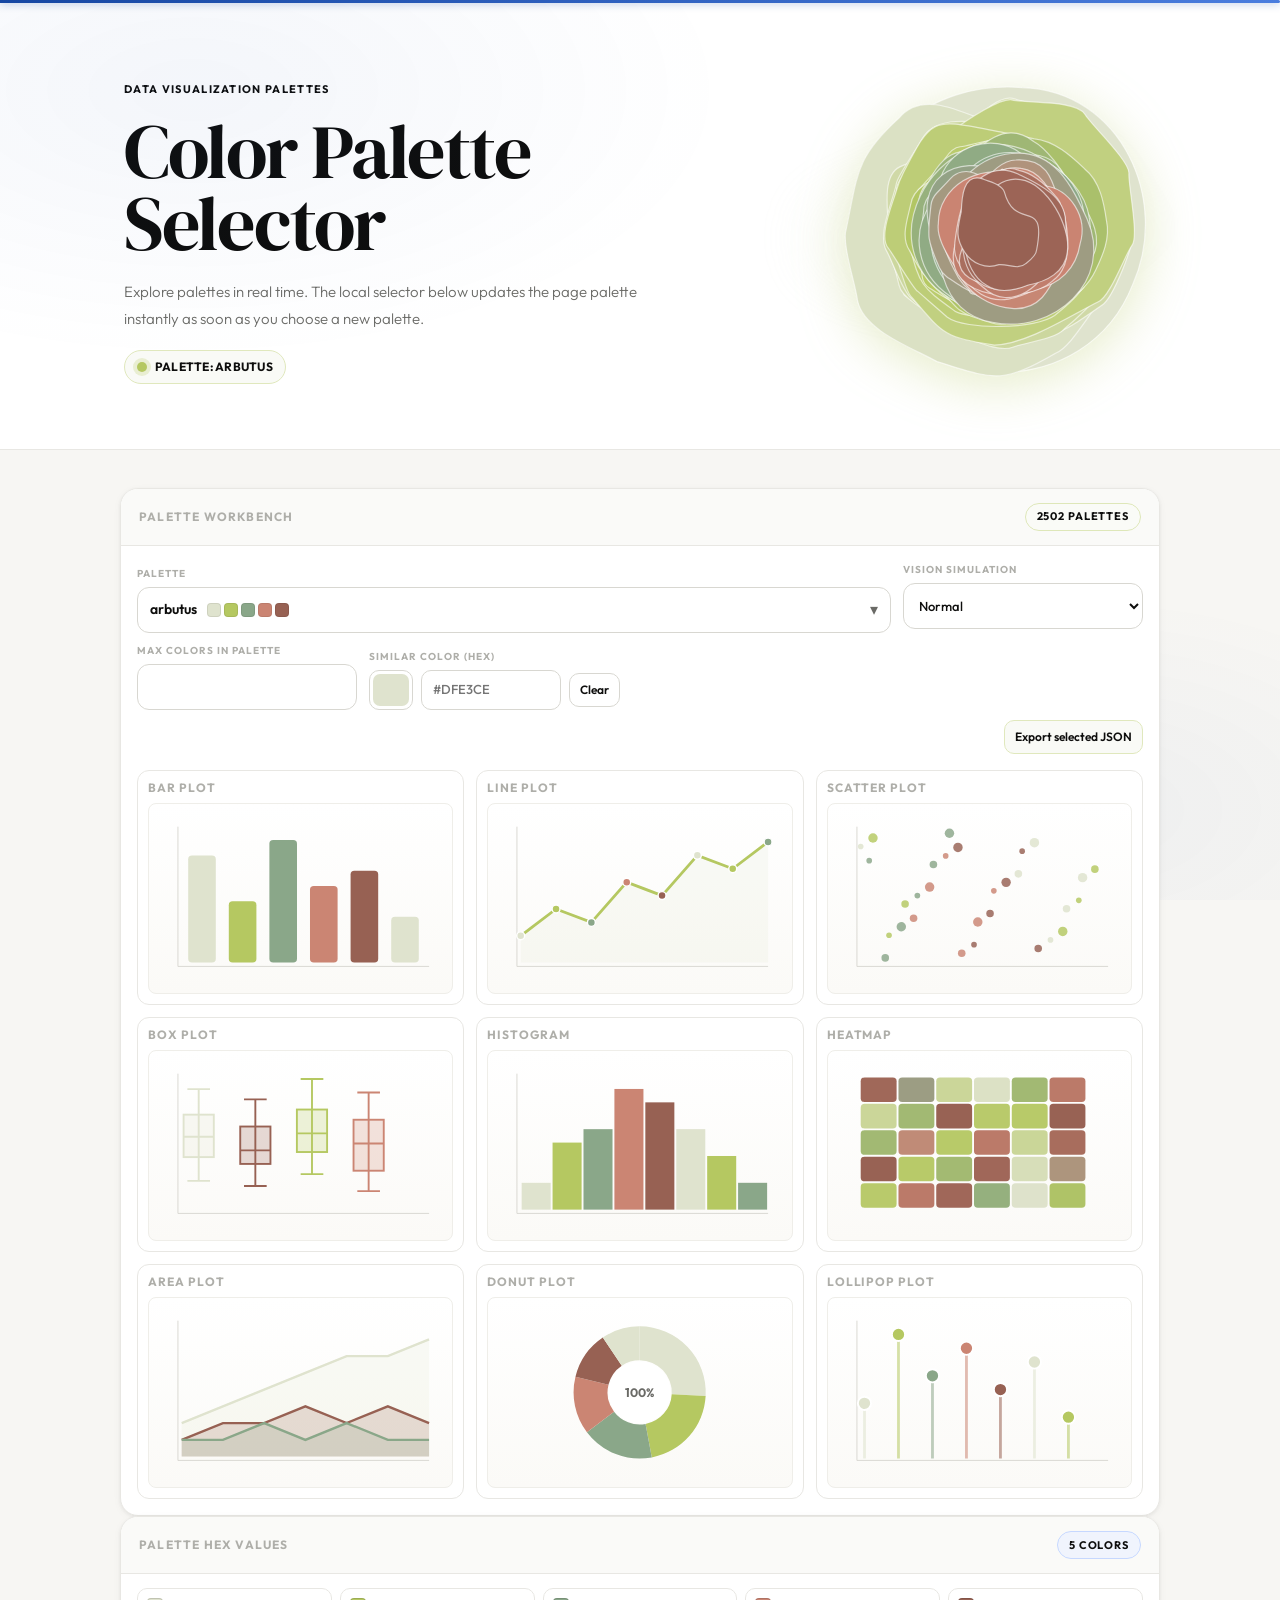
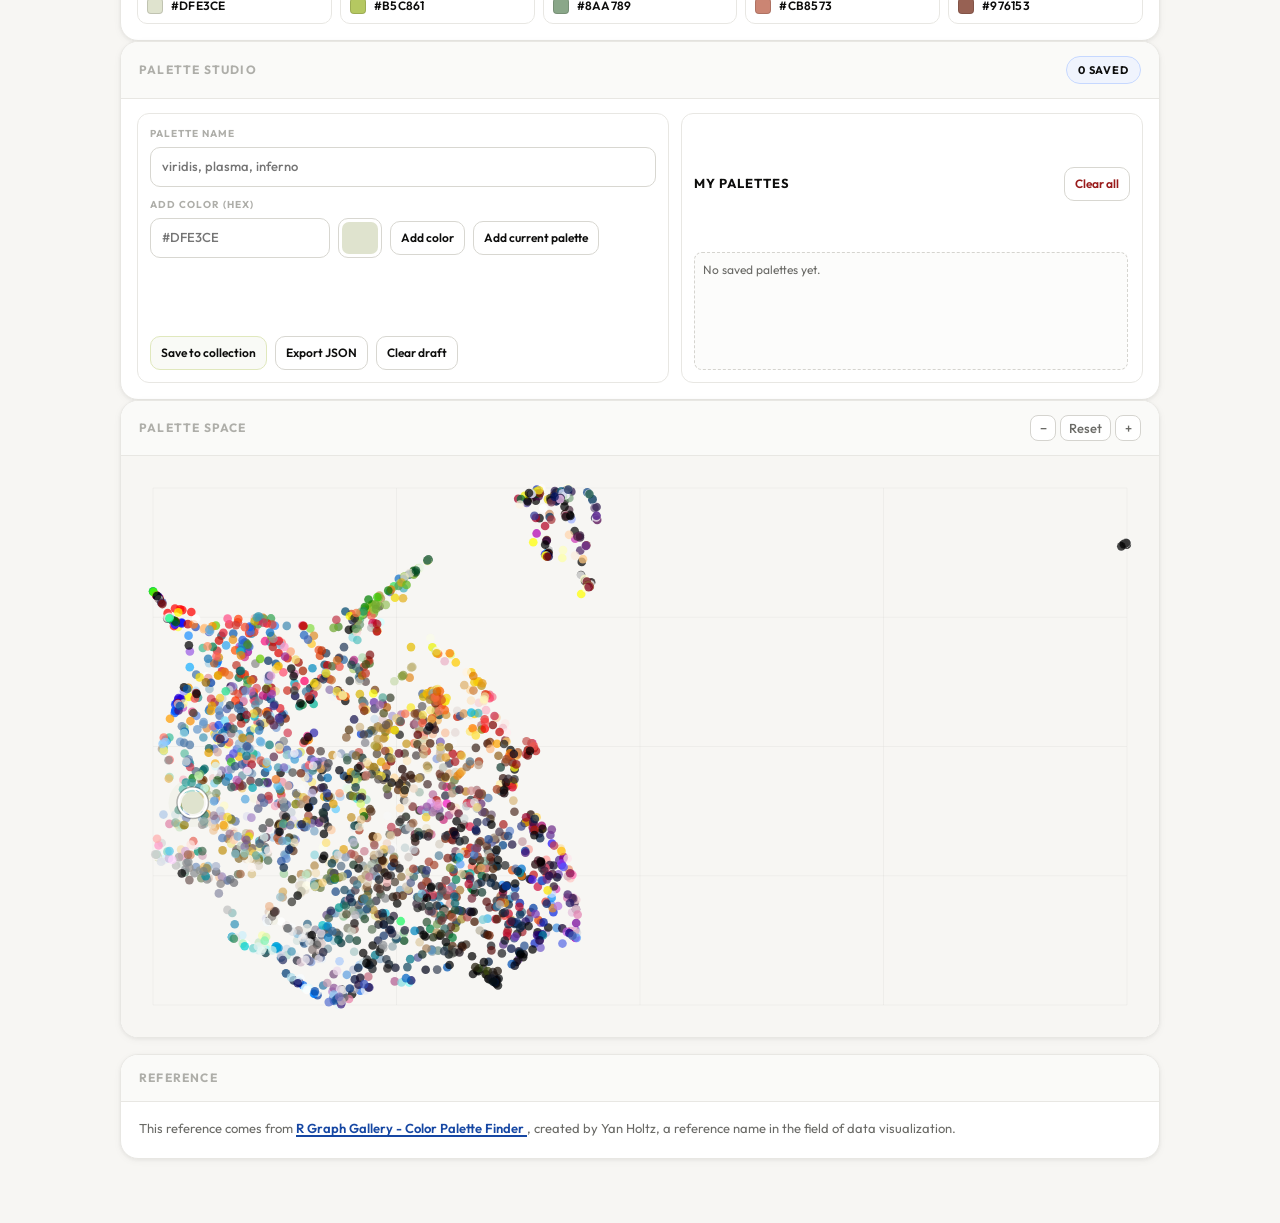
==== commit f283d1bc: "1" ====
--- a/index.html
+++ b/index.html
@@ -366,6 +366,24 @@
         border-radius: var(--radius-lg);
         box-shadow: var(--sh);
         overflow: hidden;
+      }
+
+      .reference-panel {
+        margin-top: 16px;
+      }
+
+      .reference-body {
+        padding: 16px 18px 18px;
+        color: var(--sub);
+        font-size: 13px;
+        line-height: 1.65;
+      }
+
+      .reference-body a {
+        color: var(--green-m);
+        font-weight: 600;
+        text-decoration-thickness: 1.5px;
+        text-underline-offset: 2px;
       }
 
       .explorer-head {
@@ -1561,6 +1579,21 @@
           <div id="psTooltip" class="ps-tooltip" hidden></div>
         </div>
       </section>
+
+      <section id="reference" class="explorer-panel reference-panel" aria-label="Reference">
+        <div class="explorer-head">
+          <span class="explorer-title">Reference</span>
+        </div>
+        <div class="reference-body">
+          <p>
+            This reference comes from
+            <a href="https://r-graph-gallery.com/color-palette-finder" target="_blank" rel="noopener noreferrer">
+              R Graph Gallery - Color Palette Finder
+            </a>,
+            created by Yan Holtz, a reference name in the field of data visualization.
+          </p>
+        </div>
+      </section>
     </main>
 
     <script src="./data/palette_coords.js"></script>
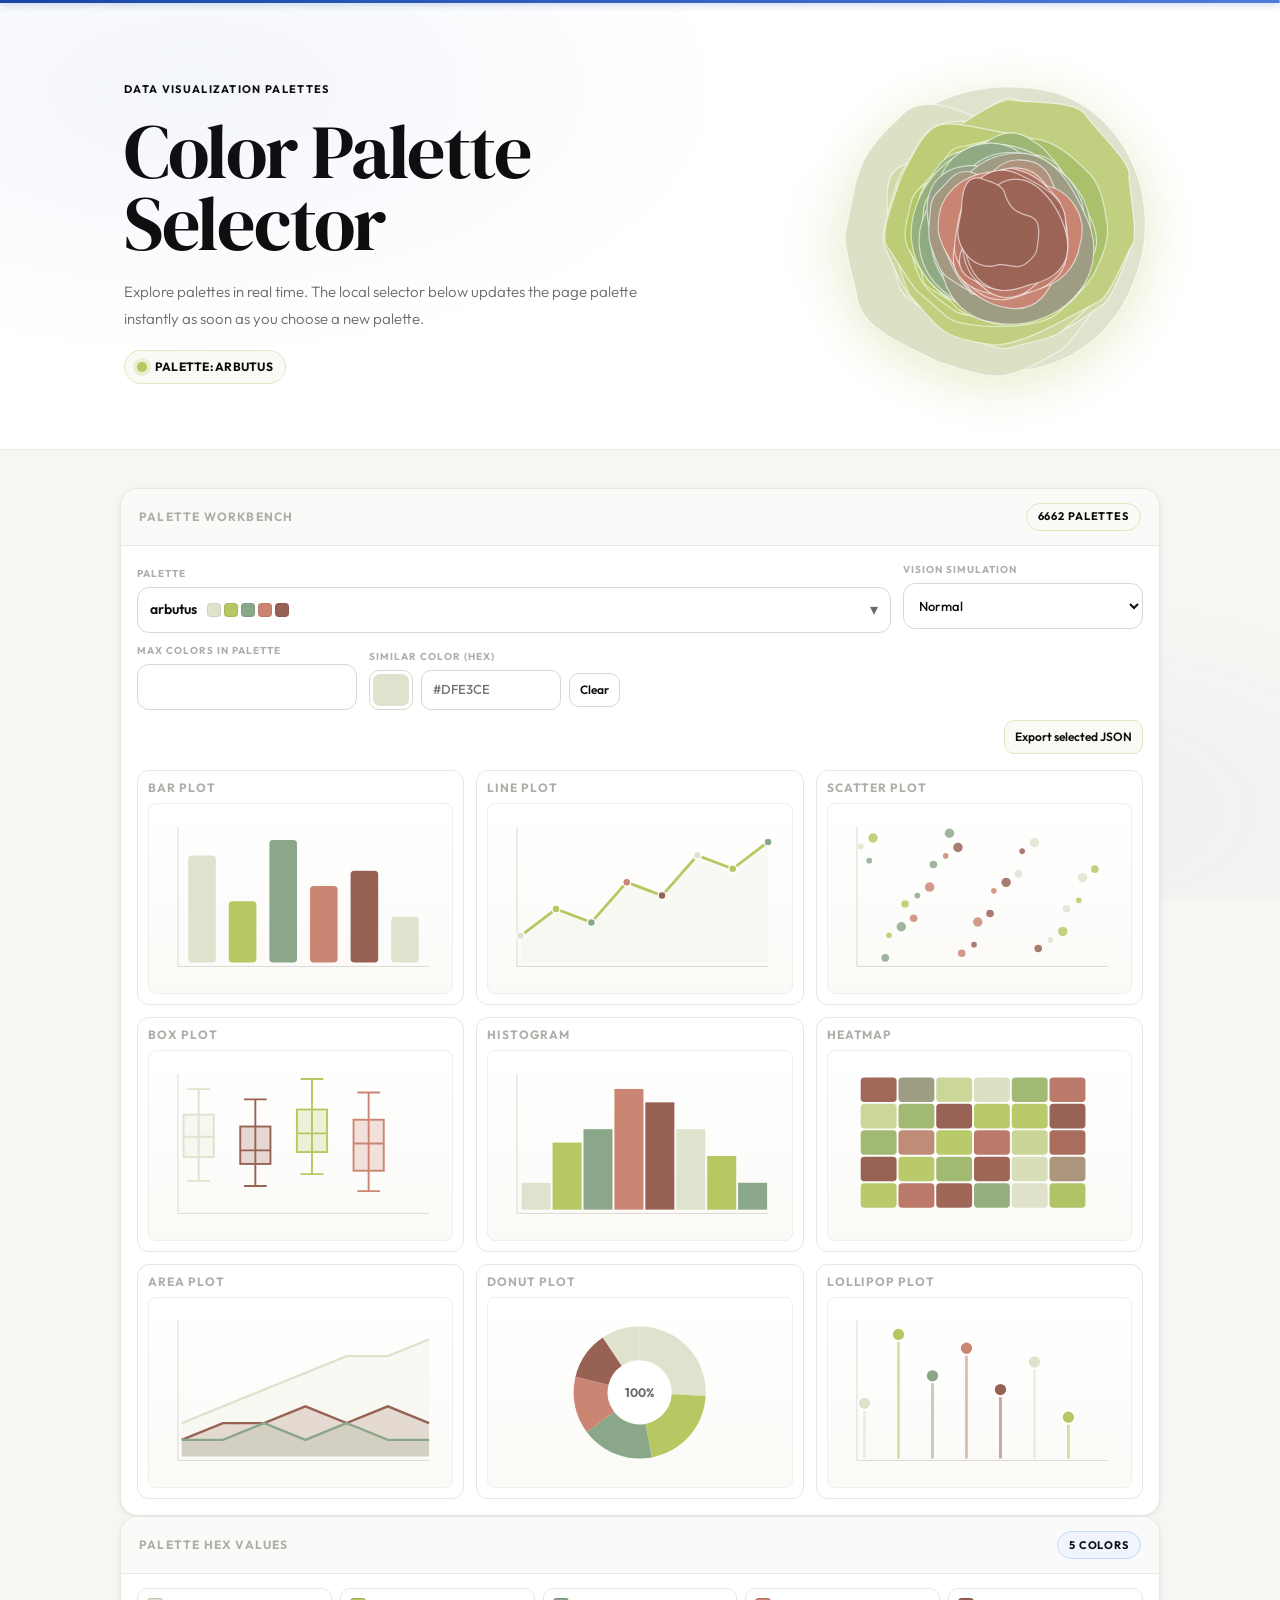
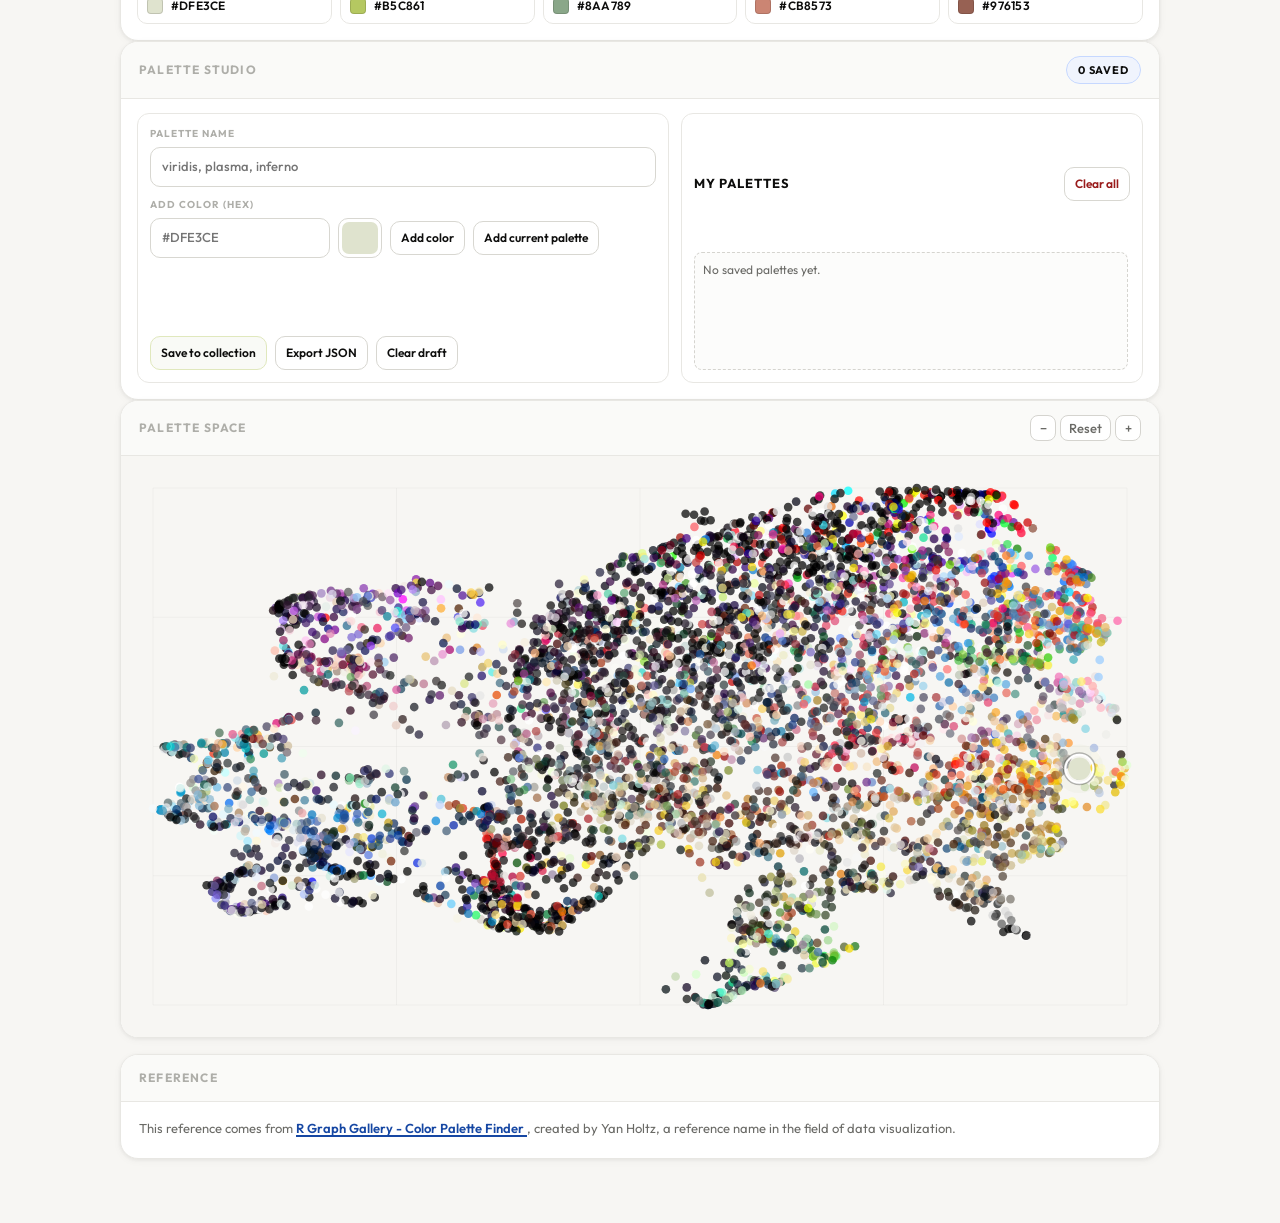
==== commit 95543cf2: "1" ====
--- a/index.html
+++ b/index.html
@@ -1596,11 +1596,11 @@
       </section>
     </main>
 
-    <script src="./data/palette_coords.js"></script>
-    <script src="./data/palettes.js"></script>
     <script>
       (function () {
         const DATA_URL = "./data/palettes.json";
+        const DATA_FALLBACK_SCRIPT = "./data/palettes.js";
+        const COORDS_FALLBACK_SCRIPT = "./data/palette_coords.js";
         const CUSTOM_STORAGE_KEY = "palette_explorer_custom_palettes_v1";
         const MAX_CUSTOM_COLORS = 20;
         const PAGE_SIZE = 180;
@@ -1701,6 +1701,33 @@
           path.dataset.originalFill = path.getAttribute("fill") || "#0f1b3f";
         });
 
+        const loadedScriptCache = new Set();
+        function loadScriptOnce(src) {
+          const key = String(src || "").trim();
+          if (!key) {
+            return Promise.reject(new Error("Missing script src"));
+          }
+          if (loadedScriptCache.has(key)) {
+            return Promise.resolve();
+          }
+          if (document.querySelector(`script[data-fallback-src="${key}"]`)) {
+            loadedScriptCache.add(key);
+            return Promise.resolve();
+          }
+          return new Promise((resolve, reject) => {
+            const script = document.createElement("script");
+            script.src = key;
+            script.async = true;
+            script.dataset.fallbackSrc = key;
+            script.onload = () => {
+              loadedScriptCache.add(key);
+              resolve();
+            };
+            script.onerror = () => reject(new Error(`Failed to load fallback script: ${key}`));
+            document.head.appendChild(script);
+          });
+        }
+
         function normalizeLanguage(value) {
           return value === "python" ? "python" : "r";
         }
@@ -3179,6 +3206,11 @@
             }
             raw = await response.json();
           } catch (error) {
+            try {
+              await loadScriptOnce(DATA_FALLBACK_SCRIPT);
+            } catch (_) {
+              // Keep original error flow below.
+            }
             if (Array.isArray(window.__LOCAL_PALETTES__) && window.__LOCAL_PALETTES__.length) {
               raw = window.__LOCAL_PALETTES__;
             } else {
@@ -3440,6 +3472,11 @@
             if (!resp.ok) throw new Error("fetch failed");
             raw = await resp.json();
           } catch (_) {
+            try {
+              await loadScriptOnce(COORDS_FALLBACK_SCRIPT);
+            } catch (_) {
+              // Keep original fallback flow below.
+            }
             if (Array.isArray(window.__PALETTE_COORDS__) && window.__PALETTE_COORDS__.length) {
               raw = window.__PALETTE_COORDS__;
             } else {
@@ -3622,6 +3659,8 @@
 
           // scroll to zoom
           psCanvas.addEventListener("wheel", (e) => {
+            // Allow normal page scrolling; reserve canvas zoom for ctrl/cmd + wheel.
+            if (!(e.ctrlKey || e.metaKey)) return;
             e.preventDefault();
             const { cx, cy } = canvasCoords(e.clientX, e.clientY);
             zoomAtPoint(cx, cy, e.deltaY < 0 ? 1.15 : 1 / 1.15);
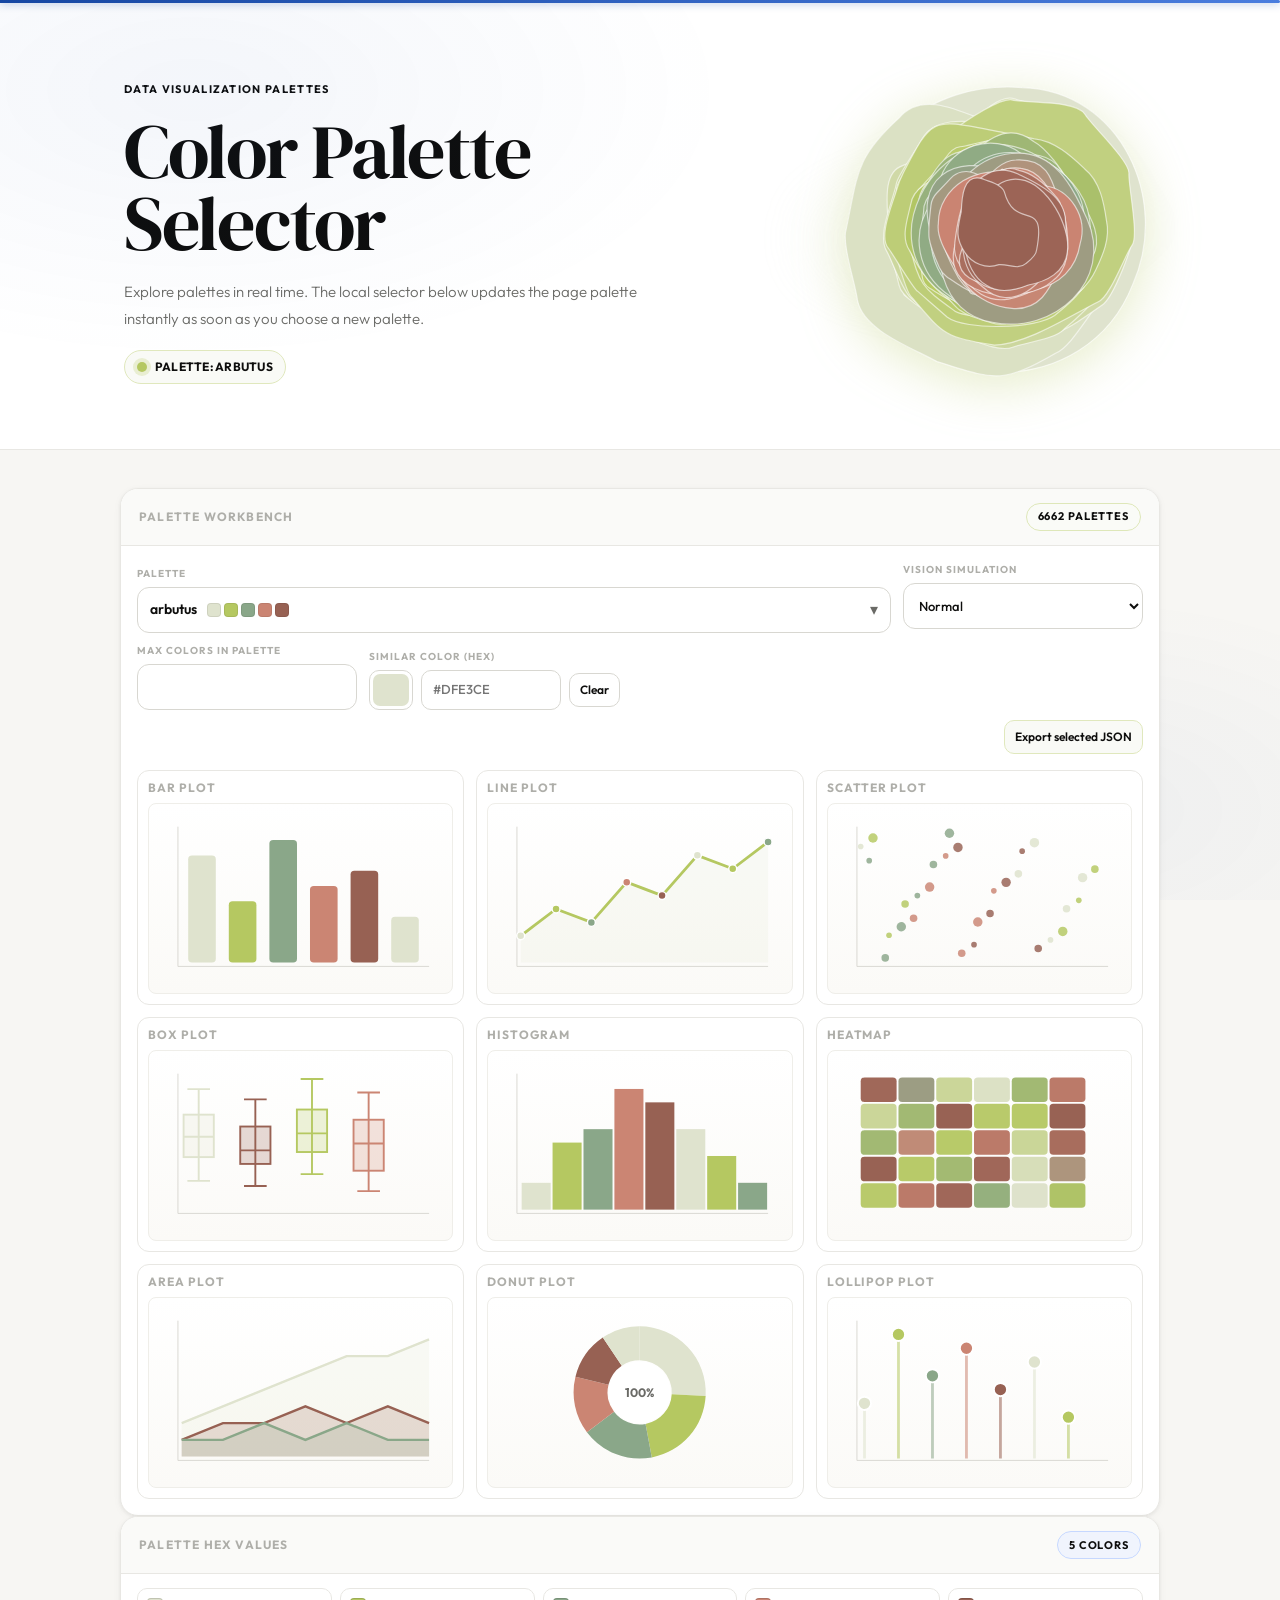
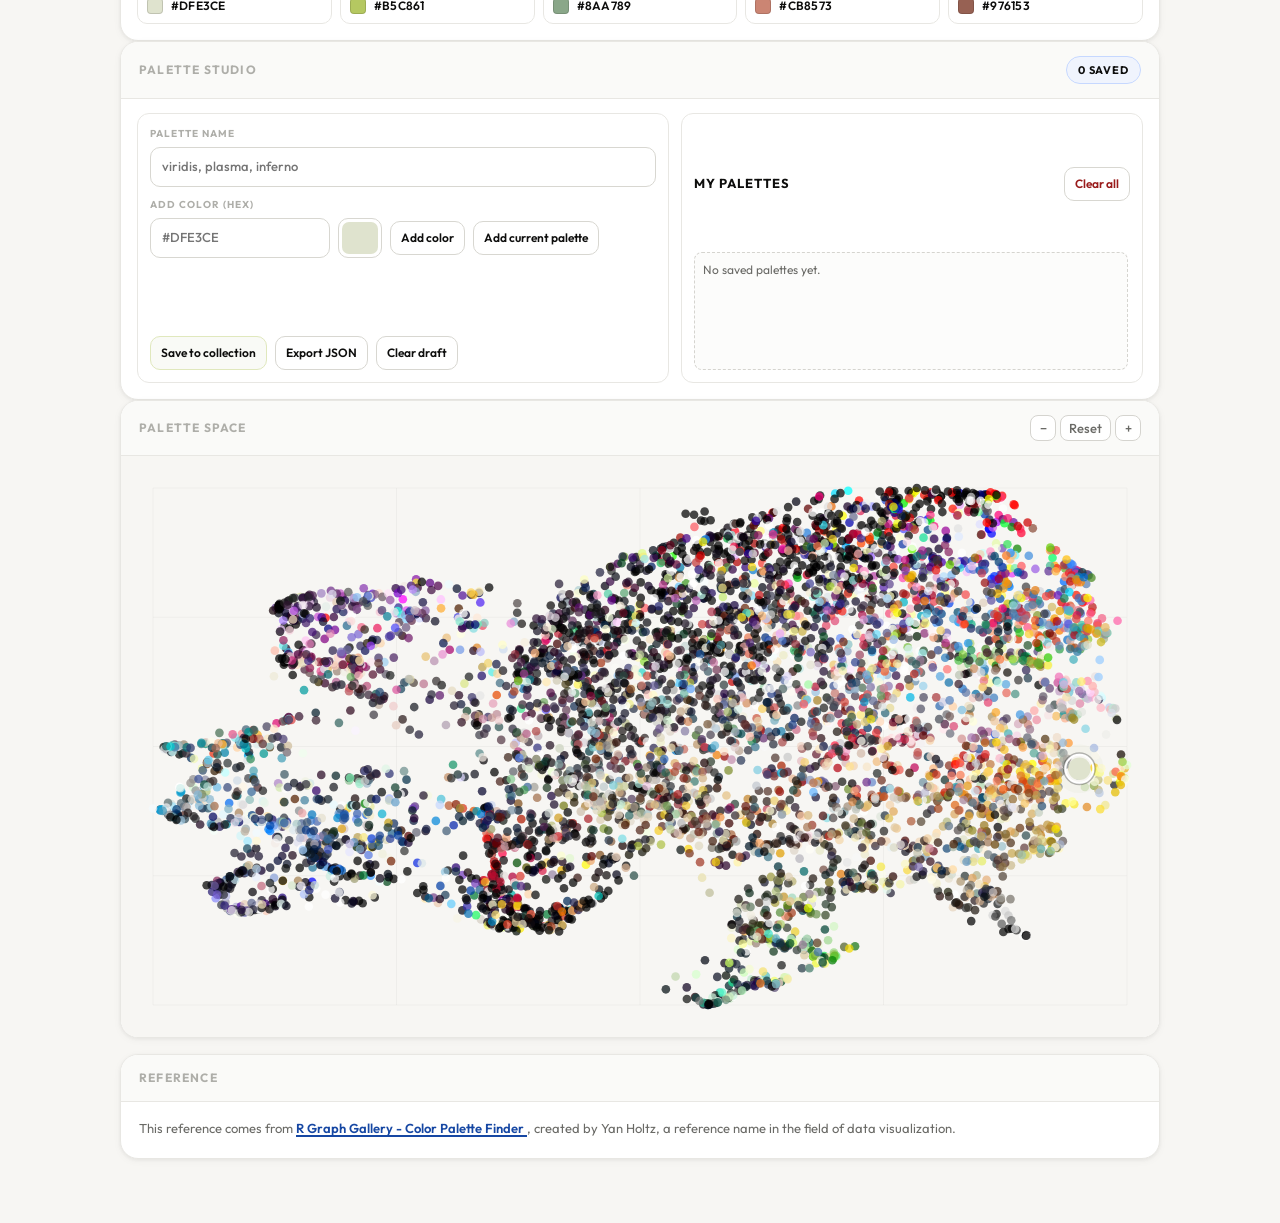
==== commit 3b3fbde2: "1" ====
--- a/index.html
+++ b/index.html
@@ -3200,7 +3200,7 @@
         async function loadPalettes() {
           let raw;
           try {
-            const response = await fetch(DATA_URL, { cache: "force-cache" });
+            const response = await fetch(DATA_URL, { cache: "no-cache" });
             if (!response.ok) {
               throw new Error(`Could not load ${DATA_URL}: ${response.status}`);
             }
@@ -3468,7 +3468,7 @@
           if (!psCanvas) return;
           let raw;
           try {
-            const resp = await fetch(COORDS_URL, { cache: "force-cache" });
+            const resp = await fetch(COORDS_URL, { cache: "no-cache" });
             if (!resp.ok) throw new Error("fetch failed");
             raw = await resp.json();
           } catch (_) {
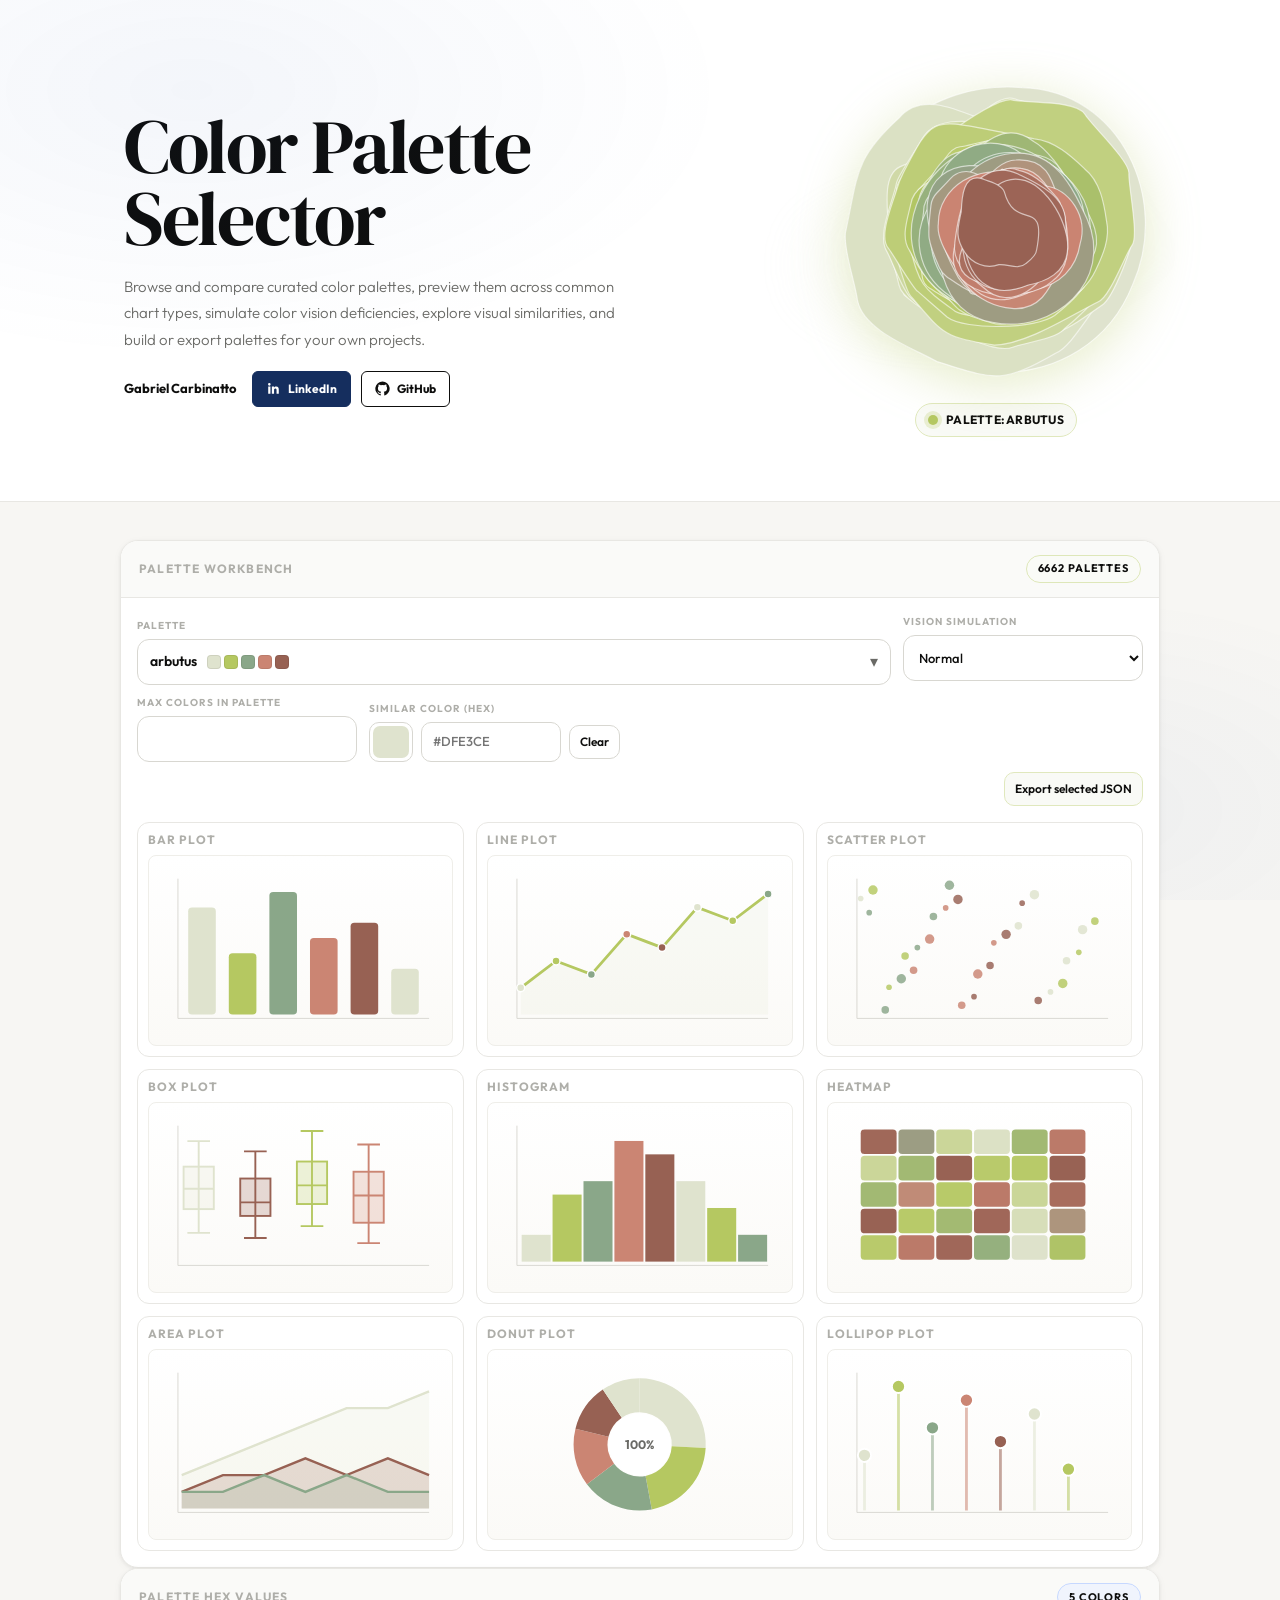
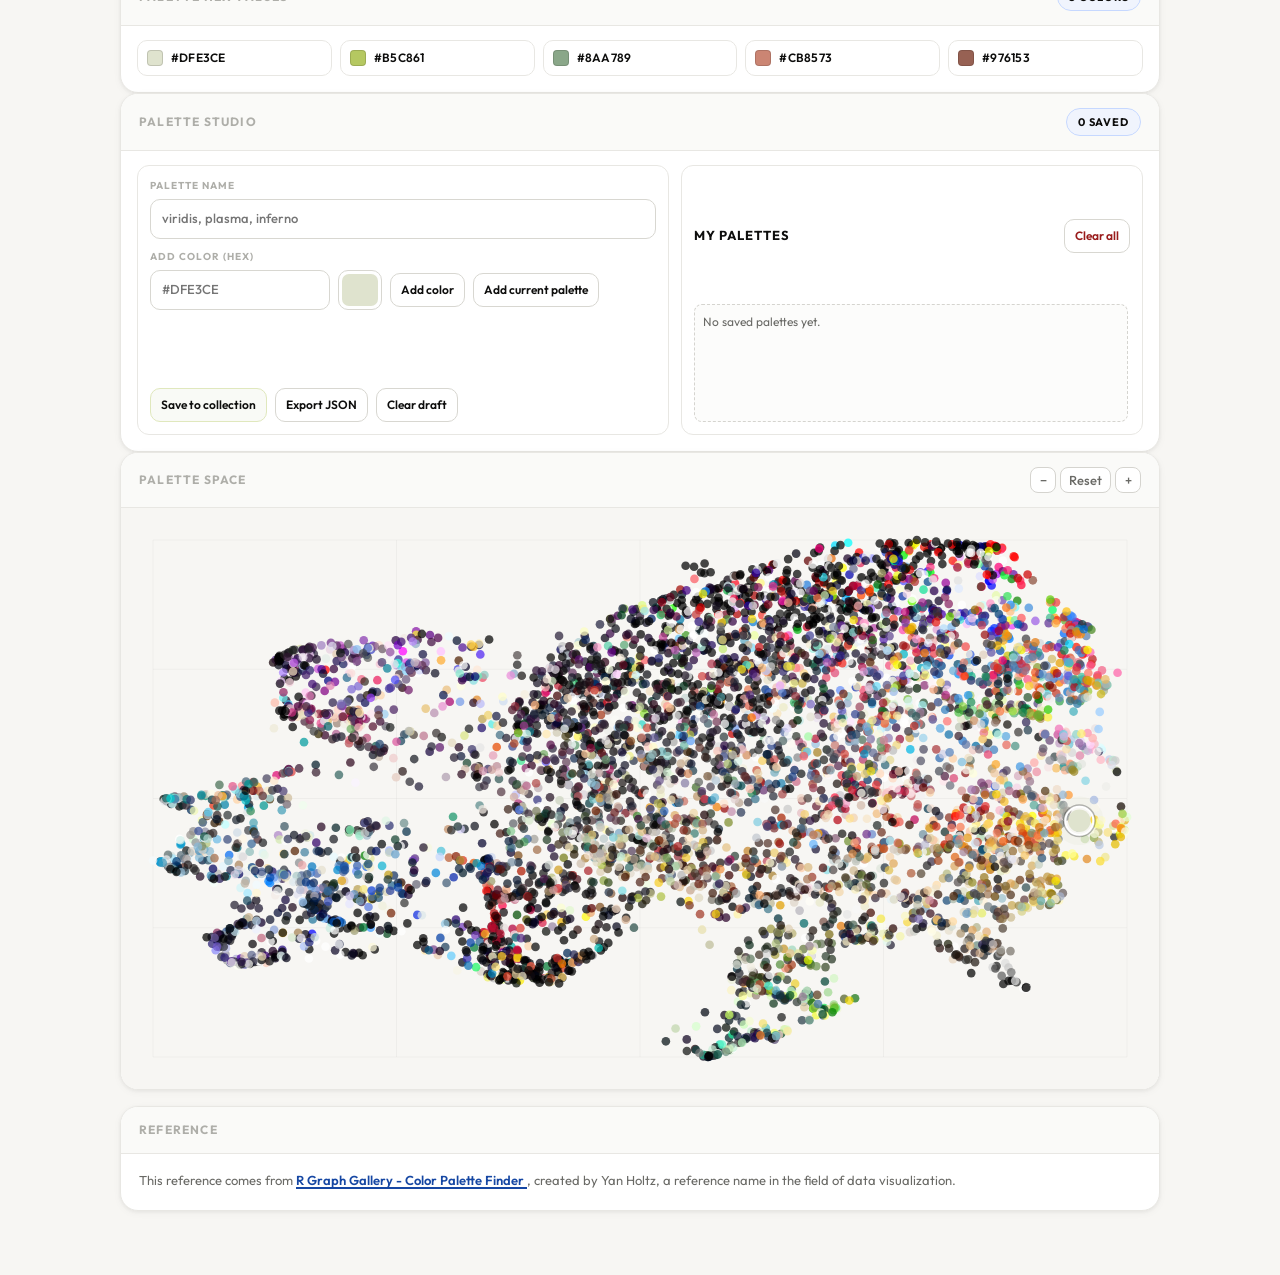
==== commit 50b845a8: "1" ====
--- a/index.html
+++ b/index.html
@@ -65,7 +65,7 @@
 
       html {
         scroll-behavior: smooth;
-        scroll-padding-top: 68px;
+        scroll-padding-top: 24px;
       }
 
       body {
@@ -88,107 +88,6 @@
         z-index: 0;
       }
 
-      .progress-bar-wrap {
-        position: fixed;
-        top: 0;
-        left: 0;
-        right: 0;
-        height: 3px;
-        background: transparent;
-        z-index: 60;
-      }
-
-      .progress-bar-fill {
-        height: 100%;
-        background: linear-gradient(90deg, var(--green-m), #4a7dde);
-        width: 100%;
-        border-radius: 0 2px 2px 0;
-        box-shadow: 0 0 8px rgba(22, 71, 163, 0.5);
-      }
-
-      .nav {
-        position: sticky;
-        top: 0;
-        z-index: 55;
-        background: rgba(255, 255, 255, 0.95);
-        border-bottom: 1px solid var(--border);
-        backdrop-filter: blur(12px);
-        -webkit-backdrop-filter: blur(12px);
-      }
-
-      .nav-inner {
-        max-width: 1080px;
-        margin: 0 auto;
-        padding: 0 24px;
-        height: 60px;
-        display: flex;
-        align-items: center;
-        gap: 8px;
-      }
-
-      .brand {
-        text-decoration: none;
-        color: var(--text);
-        display: inline-flex;
-        align-items: center;
-        gap: 10px;
-        font-weight: 700;
-        font-size: 14px;
-        letter-spacing: -0.01em;
-        white-space: nowrap;
-      }
-
-      .brand-logo {
-        width: 28px;
-        height: 28px;
-        flex-shrink: 0;
-        filter: drop-shadow(0 2px 6px rgba(21, 46, 94, 0.25));
-      }
-
-      .spacer {
-        flex: 1;
-      }
-
-      .nav-links {
-        display: flex;
-        align-items: center;
-        gap: 2px;
-      }
-
-      .nav-links .link {
-        color: var(--sub);
-        text-decoration: none;
-        font-size: 13px;
-        font-weight: 500;
-        padding: 6px 12px;
-        border-radius: 6px;
-        transition: background 0.15s, color 0.15s;
-      }
-
-      .nav-links .link:hover {
-        background: var(--bg);
-        color: var(--text);
-      }
-
-      .nav-toggle {
-        display: none;
-        flex-direction: column;
-        gap: 5px;
-        background: none;
-        border: none;
-        cursor: pointer;
-        padding: 8px;
-        margin-left: 4px;
-      }
-
-      .nav-toggle span {
-        display: block;
-        width: 22px;
-        height: 2px;
-        background: var(--text);
-        border-radius: 2px;
-      }
-
       .hero {
         background: var(--white);
         border-bottom: 1px solid var(--border);
@@ -204,15 +103,6 @@
         gap: 48px;
       }
 
-      .eyebrow {
-        font-size: 11px;
-        font-weight: 700;
-        letter-spacing: 0.12em;
-        text-transform: uppercase;
-        color: var(--text);
-        margin-bottom: 18px;
-      }
-
       .hero h1 {
         font-family: "DM Serif Display", serif;
         font-size: clamp(40px, 6vw, 76px);
@@ -229,6 +119,60 @@
         font-weight: 300;
         line-height: 1.75;
         max-width: 520px;
+      }
+
+      .hero-profile {
+        margin-top: 18px;
+        display: flex;
+        align-items: center;
+        flex-wrap: wrap;
+        gap: 10px;
+        font-size: 13px;
+      }
+
+      .profile-name {
+        margin-right: 6px;
+        color: var(--text);
+        font-weight: 700;
+      }
+
+      .profile-link {
+        display: inline-flex;
+        min-height: 36px;
+        padding: 0 13px;
+        gap: 7px;
+        align-items: center;
+        justify-content: center;
+        color: var(--text);
+        background: transparent;
+        border: 1px solid var(--text);
+        border-radius: 6px;
+        font-size: 12px;
+        font-weight: 700;
+        text-decoration: none;
+        transition: color 0.15s, background 0.15s, transform 0.15s;
+      }
+
+      .profile-link svg {
+        width: 15px;
+        height: 15px;
+        fill: currentColor;
+        flex: 0 0 auto;
+      }
+
+      .profile-link--primary {
+        color: var(--white);
+        background: var(--green);
+        border-color: var(--green);
+      }
+
+      .profile-link:hover,
+      .profile-link:focus-visible {
+        color: var(--white);
+        background: var(--green-m);
+        border-color: var(--green-m);
+        outline: none;
+        transform: translateY(-2px);
       }
 
       .palette-pill {
@@ -256,6 +200,7 @@
 
       .hero-logo {
         display: flex;
+        flex-direction: column;
         justify-content: center;
         align-items: center;
         pointer-events: none;
@@ -1039,38 +984,6 @@
       }
 
       @media (max-width: 640px) {
-        .nav-inner {
-          padding: 0 16px;
-          height: 52px;
-        }
-
-        .brand {
-          font-size: 13px;
-        }
-
-        .nav-links {
-          display: none;
-          position: absolute;
-          top: 52px;
-          left: 12px;
-          right: 12px;
-          background: var(--white);
-          border: 1px solid var(--border);
-          border-radius: 10px;
-          box-shadow: var(--sh-md);
-          padding: 8px;
-          flex-direction: column;
-          align-items: stretch;
-        }
-
-        .nav-links.open {
-          display: flex;
-        }
-
-        .nav-toggle {
-          display: flex;
-        }
-
         .hero-inner {
           padding: 48px 16px 40px;
         }
@@ -1202,21 +1115,27 @@
     </style>
   </head>
   <body>
-    <div class="progress-bar-wrap" aria-hidden="true">
-      <div class="progress-bar-fill" id="progressFill"></div>
-    </div>
     <header class="hero" id="top">
       <div class="hero-inner">
         <div>
-          <div class="eyebrow">Data visualization palettes</div>
           <h1>Color Palette<br />Selector</h1>
           <p class="lede">
-            Explore palettes in real time. The local selector below updates the page palette instantly as soon as you choose a new palette.
+            Browse and compare curated color palettes, preview them across common chart types, simulate color vision deficiencies, explore visual similarities, and build or export palettes for your own projects.
           </p>
-          <div class="palette-pill"><span class="dot"></span><span id="paletteLabel">PALETTE: DEFAULT</span></div>
+          <div class="hero-profile" aria-label="Profile links">
+            <span class="profile-name">Gabriel Carbinatto</span>
+            <a class="profile-link profile-link--primary" href="https://www.linkedin.com/in/gabriel-carbinatto/" target="_blank" rel="noopener noreferrer" aria-label="Gabriel Carbinatto on LinkedIn">
+              <svg viewBox="0 0 24 24" aria-hidden="true"><path d="M20.45 20.45h-3.56v-5.57c0-1.33-.03-3.04-1.85-3.04-1.85 0-2.14 1.45-2.14 2.94v5.67H9.34V8.98h3.42v1.57h.05c.47-.9 1.64-1.85 3.37-1.85 3.6 0 4.27 2.37 4.27 5.46v6.29ZM5.32 7.41a2.06 2.06 0 1 1 0-4.12 2.06 2.06 0 0 1 0 4.12Zm1.78 13.04H3.54V8.98H7.1v11.47Z" /></svg>
+              LinkedIn
+            </a>
+            <a class="profile-link" href="https://github.com/gcarbs1" target="_blank" rel="noopener noreferrer" aria-label="Gabriel Carbinatto on GitHub">
+              <svg viewBox="0 0 24 24" aria-hidden="true"><path d="M12 .7A11.5 11.5 0 0 0 8.36 23.1c.58.1.79-.25.79-.56v-2.02c-3.22.7-3.9-1.37-3.9-1.37-.52-1.34-1.28-1.7-1.28-1.7-1.05-.72.08-.7.08-.7 1.16.08 1.77 1.19 1.77 1.19 1.03 1.76 2.7 1.25 3.36.95.1-.75.4-1.25.73-1.54-2.57-.3-5.27-1.29-5.27-5.69 0-1.26.45-2.28 1.19-3.09-.12-.29-.52-1.46.11-3.05 0 0 .97-.31 3.16 1.18a10.93 10.93 0 0 1 5.75 0c2.19-1.49 3.15-1.18 3.15-1.18.63 1.59.23 2.76.11 3.05.74.81 1.19 1.83 1.19 3.09 0 4.42-2.71 5.39-5.29 5.68.42.36.79 1.07.79 2.16v3.04c0 .31.21.67.8.56A11.5 11.5 0 0 0 12 .7Z" /></svg>
+              GitHub
+            </a>
+          </div>
         </div>
-    <div class="hero-logo" aria-hidden="true">
-      <svg class="wc-mark" xmlns="http://www.w3.org/2000/svg" viewBox="0 0 1362.46 1296.72">
+    <div class="hero-logo">
+      <svg class="wc-mark" xmlns="http://www.w3.org/2000/svg" viewBox="0 0 1362.46 1296.72" aria-hidden="true">
           <g style="animation-delay:900ms" data-name="2024">
             <path style="animation-delay:450ms" d="M791.76,32.38c422.52,11.88,633.23,478.73,470.7,839.92-194.67,495.18-906.05,492.26-1121.96,15.09-119.76-224.9-37.62-503.68,136.27-676.11C398.97,69.74,611.09,18.21,791.76,32.38" fill="#0f1b3f"></path>
           </g>
@@ -1356,6 +1275,7 @@
             <path style="animation-delay:0ms" d="M716.65,476.22c47.75,174.71,182.02,16.44,137.66,246.52-2.19,26.47-27.01,44.23-46.37,58.93-32.84,30-77.38-.69-114.53,4.6-53.98,19.96-113.41-4.13-144.37-51.2-43.72-65.44-30.87-102.88-15.86-173.88,2.15-57.04,6.95-169.28,94.58-138.97,27.31,12.4,77.72,21.32,88.88,54Z" fill="#ecf3f9"></path>
           </g>
       </svg>
+      <div class="palette-pill"><span class="dot"></span><span id="paletteLabel">PALETTE: DEFAULT</span></div>
     </div>
       </div>
     </header>
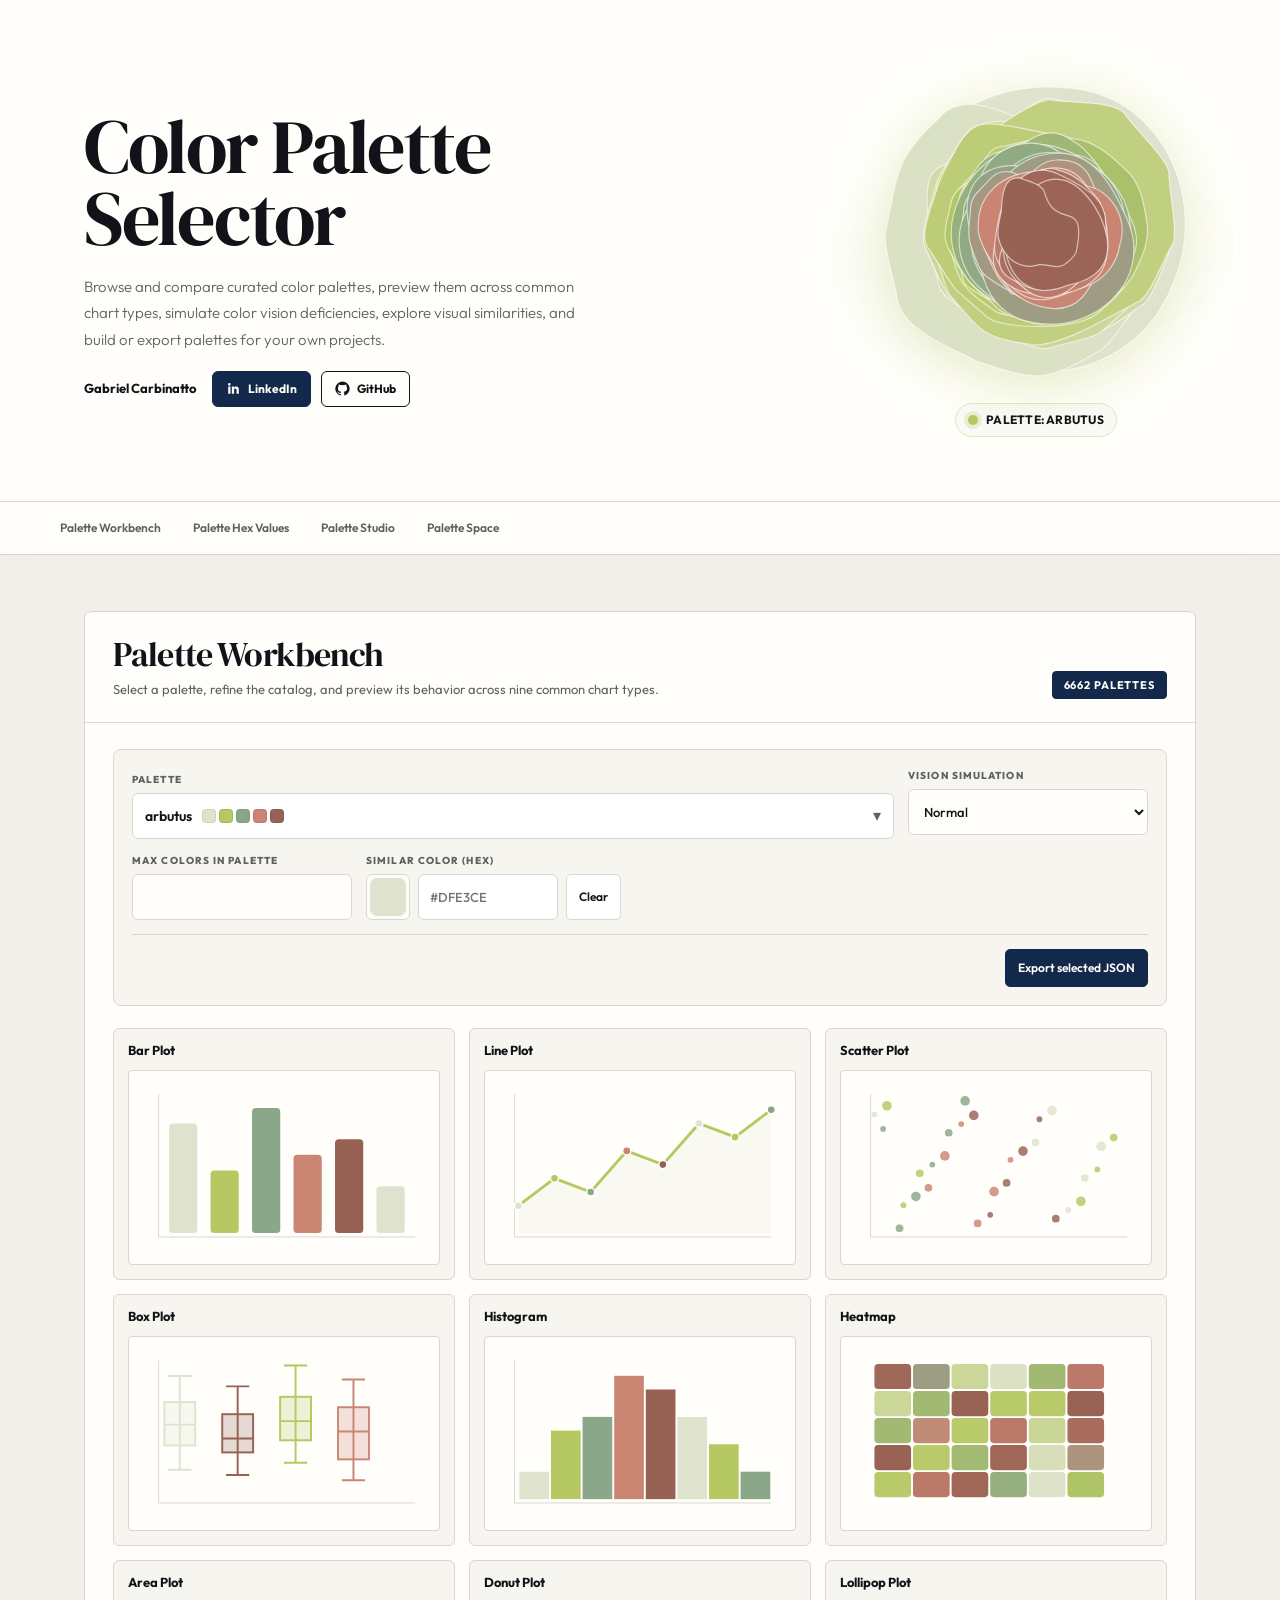
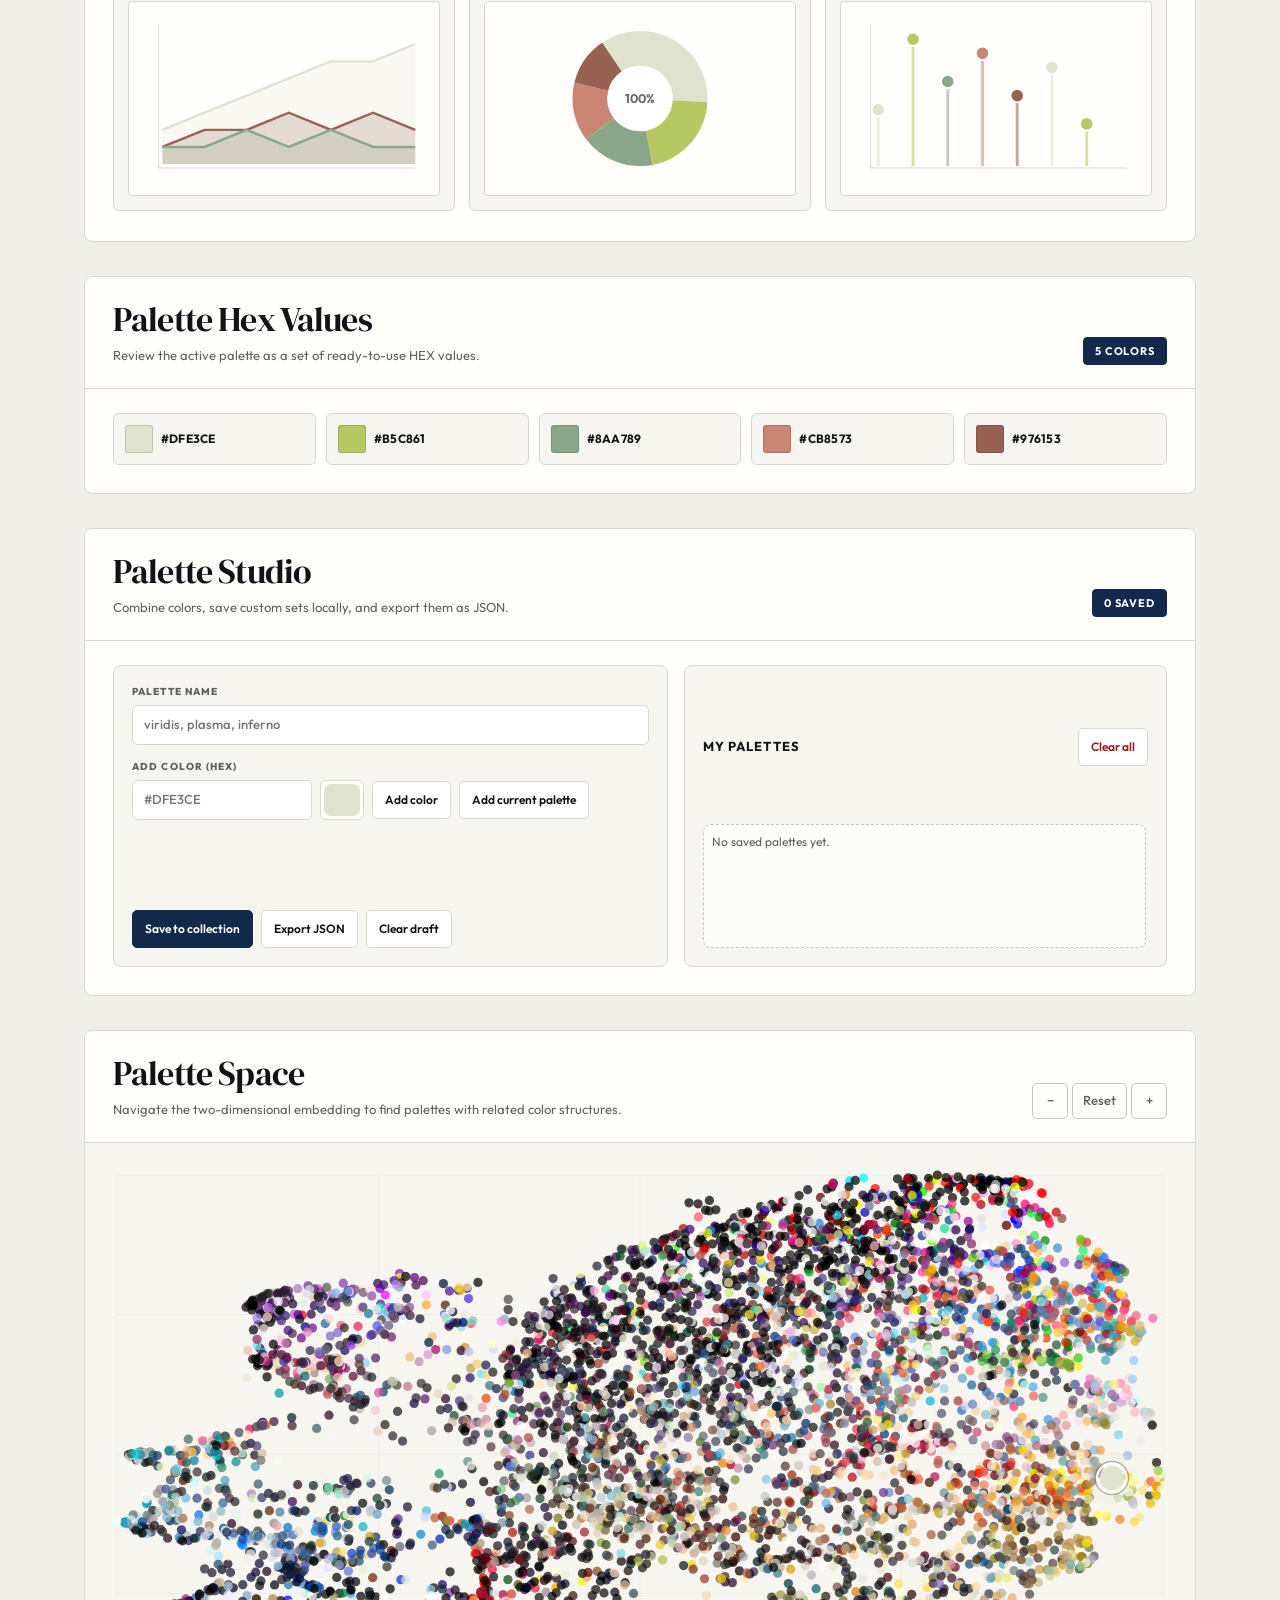
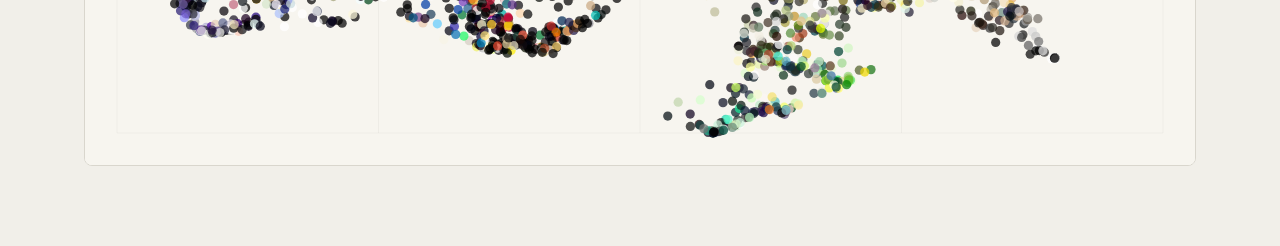
==== commit cba3bd6f: "1" ====
--- a/index.html
+++ b/index.html
@@ -3,10 +3,10 @@
   <head>
     <meta charset="UTF-8" />
     <meta name="viewport" content="width=device-width, initial-scale=1.0" />
-    <title>Palette Explorer</title>
+    <title>Color Palette Selector</title>
     <meta
       name="description"
-      content="Explore color palettes in a modern and minimal local interface."
+      content="Browse, compare, test, create, and export color palettes for data visualization."
     />
 
     <link
@@ -24,20 +24,20 @@
 
     <style>
       :root {
-        --bg: #f7f6f3;
-        --white: #ffffff;
-        --surface: #fafaf8;
-        --border: #e8e7e3;
-        --border2: #d5d4cf;
-        --text: #0e0e0d;
-        --sub: #6a6a66;
-        --muted: #aeaea9;
-        --faint: #c8c8c3;
-        --green: #152e5e;
-        --green-bg: #f0f4fd;
-        --green-m: #1647a3;
-        --green-lt: #d1ddfa;
-        --green-ring: rgba(22, 71, 163, 0.15);
+        --bg: #f1efe9;
+        --white: #fffefa;
+        --surface: #f7f5ef;
+        --border: #d9d6cd;
+        --border2: #c8c4ba;
+        --text: #111318;
+        --sub: #5f615f;
+        --muted: #858681;
+        --faint: #b2b1aa;
+        --green: #13294b;
+        --green-bg: #edf2fb;
+        --green-m: #2957a4;
+        --green-lt: #cad8f2;
+        --green-ring: rgba(41, 87, 164, 0.15);
         --palette-pill-bg: var(--green-bg);
         --palette-pill-border: #c4d8ff;
         --studio-accent: #1647a3;
@@ -47,8 +47,8 @@
         --amber: #92400e;
         --red: #991b1b;
         --radius-sm: 8px;
-        --radius: 12px;
-        --radius-lg: 18px;
+        --radius: 8px;
+        --radius-lg: 8px;
         --sh-xs: 0 1px 2px rgba(0, 0, 0, 0.05);
         --sh: 0 1px 4px rgba(0, 0, 0, 0.06), 0 2px 8px rgba(0, 0, 0, 0.04);
         --sh-md: 0 4px 16px rgba(0, 0, 0, 0.08), 0 1px 4px rgba(0, 0, 0, 0.04);
@@ -65,7 +65,7 @@
 
       html {
         scroll-behavior: smooth;
-        scroll-padding-top: 24px;
+        scroll-padding-top: 76px;
       }
 
       body {
@@ -78,14 +78,7 @@
       }
 
       body::before {
-        content: "";
-        position: fixed;
-        inset: 0;
-        background:
-          radial-gradient(ellipse 70% 50% at 15% 10%, rgba(22, 71, 163, 0.05) 0%, transparent 60%),
-          radial-gradient(ellipse 50% 40% at 85% 90%, rgba(22, 71, 163, 0.04) 0%, transparent 60%);
-        pointer-events: none;
-        z-index: 0;
+        display: none;
       }
 
       .hero {
@@ -94,7 +87,7 @@
       }
 
       .hero-inner {
-        max-width: 1080px;
+        max-width: 1160px;
         margin: 0 auto;
         padding: 80px 24px 64px;
         display: grid;
@@ -298,55 +291,87 @@
       }
 
       .page {
-        max-width: 1080px;
+        max-width: 1160px;
         margin: 0 auto;
-        padding: 38px 20px 64px;
+        padding: 56px 24px 80px;
         position: relative;
         z-index: 1;
+        display: grid;
+        gap: 34px;
       }
 
       .explorer-panel {
         background: var(--white);
         border: 1px solid var(--border);
         border-radius: var(--radius-lg);
-        box-shadow: var(--sh);
         overflow: hidden;
       }
 
-      .reference-panel {
-        margin-top: 16px;
-      }
-
-      .reference-body {
-        padding: 16px 18px 18px;
+      .section-index {
+        position: sticky;
+        top: 0;
+        z-index: 40;
+        background: rgba(255, 254, 250, 0.94);
+        border-bottom: 1px solid var(--border);
+        backdrop-filter: blur(12px);
+        -webkit-backdrop-filter: blur(12px);
+      }
+
+      .section-index-inner {
+        width: min(1160px, calc(100% - 48px));
+        min-height: 52px;
+        margin: 0 auto;
+        display: flex;
+        align-items: stretch;
+        gap: 32px;
+      }
+
+      .section-index a {
+        display: inline-flex;
+        align-items: center;
+        gap: 7px;
+        color: var(--sub);
+        font-size: 12px;
+        font-weight: 600;
+        text-decoration: none;
+        white-space: nowrap;
+        transition: color 0.15s;
+      }
+
+      .section-index a:hover,
+      .section-index a:focus-visible {
+        color: var(--text);
+        outline: none;
+      }
+
+      .explorer-head {
+        padding: 25px 28px 23px;
+        border-bottom: 1px solid var(--border);
+        background: var(--white);
+        display: flex;
+        align-items: flex-end;
+        justify-content: space-between;
+        gap: 24px;
+      }
+
+      .section-heading {
+        min-width: 0;
+      }
+
+      .section-heading h2 {
+        font-family: "DM Serif Display", serif;
+        font-size: clamp(25px, 3vw, 34px);
+        font-weight: 400;
+        letter-spacing: -0.025em;
+        line-height: 1.05;
+      }
+
+      .section-heading p {
+        max-width: 640px;
+        margin-top: 7px;
         color: var(--sub);
         font-size: 13px;
-        line-height: 1.65;
-      }
-
-      .reference-body a {
-        color: var(--green-m);
-        font-weight: 600;
-        text-decoration-thickness: 1.5px;
-        text-underline-offset: 2px;
-      }
-
-      .explorer-head {
-        padding: 14px 18px;
-        border-bottom: 1px solid var(--border);
-        background: var(--surface);
-        display: flex;
-        align-items: center;
-        justify-content: space-between;
-        gap: 14px;
-      }
-
-      .explorer-title {
-        font-size: 12px;
-        font-weight: 700;
-        color: var(--muted);
-        letter-spacing: 0.1em;
-        text-transform: uppercase;
+        line-height: 1.55;
       }
 
       .count-badge {
@@ -354,10 +379,10 @@
         align-items: center;
         justify-content: center;
         min-height: 28px;
-        border-radius: 999px;
-        border: 1px solid #c6d8ff;
-        background: var(--green-bg);
-        color: var(--text);
+        border-radius: 4px;
+        border: 1px solid var(--green);
+        background: var(--green);
+        color: var(--white);
         padding: 0 11px;
         font-size: 11px;
         font-weight: 700;
@@ -366,18 +391,27 @@
       }
 
       .workbench {
-        padding: 16px;
+        padding: 26px 28px 30px;
+      }
+
+      .control-deck {
+        padding: 18px;
+        border: 1px solid var(--border);
+        border-radius: var(--radius);
+        background: var(--surface);
       }
 
       .selector-row {
         display: grid;
         grid-template-columns: minmax(0, 1fr) 240px;
-        gap: 12px;
+        gap: 14px;
         align-items: start;
       }
 
       .workbench-actions {
-        margin-top: 10px;
+        margin-top: 14px;
+        padding-top: 14px;
+        border-top: 1px solid var(--border);
         display: flex;
         justify-content: flex-end;
       }
@@ -387,10 +421,10 @@
       }
 
       .workbench-filter-row {
-        margin-top: 10px;
+        margin-top: 14px;
         display: grid;
         grid-template-columns: 220px minmax(0, 1fr);
-        gap: 12px;
+        gap: 14px;
         align-items: end;
       }
 
@@ -398,8 +432,8 @@
         width: 100%;
         min-height: 46px;
         border: 1px solid #d8d7d1;
-        border-radius: 12px;
-        background: #fff;
+        border-radius: 6px;
+        background: var(--white);
         color: var(--text);
         font: 500 13px/1.2 "Outfit", sans-serif;
         padding: 0 11px;
@@ -418,13 +452,19 @@
         flex-wrap: wrap;
       }
 
+      .color-filter-inline .color-picker-box,
+      .color-filter-inline .studio-input,
+      .color-filter-inline .studio-btn {
+        min-height: 46px;
+      }
+
       .color-picker-box {
         width: 44px;
         min-width: 44px;
         height: 40px;
         border: 1px solid #d8d7d1;
-        border-radius: 10px;
-        background: #fff;
+        border-radius: 6px;
+        background: var(--white);
         padding: 3px;
         cursor: pointer;
       }
@@ -467,7 +507,7 @@
         width: 100%;
         border: 1px solid #d8d7d1;
         background: #fff;
-        border-radius: 12px;
+        border-radius: 6px;
         min-height: 46px;
         padding: 8px 12px;
         display: flex;
@@ -479,8 +519,10 @@
         transition: border-color 0.15s, box-shadow 0.15s;
       }
 
-      .combo-button:hover {
+      .combo-button:hover,
+      .combo-button:focus-visible {
         border-color: #b9b8b0;
+        outline: none;
       }
 
       .combo-button[aria-expanded="true"] {
@@ -533,8 +575,8 @@
         left: 0;
         right: 0;
         border: 1px solid var(--border2);
-        border-radius: 12px;
-        background: #fff;
+        border-radius: 6px;
+        background: var(--white);
         box-shadow: var(--sh-md);
         overflow: hidden;
       }
@@ -574,8 +616,10 @@
         border-bottom: none;
       }
 
-      .option-item:hover {
+      .option-item:hover,
+      .option-item:focus-visible {
         background: #f8f8f6;
+        outline: none;
       }
 
       .option-item.active {
@@ -612,17 +656,17 @@
       .control-label {
         font-size: 10px;
         text-transform: uppercase;
-        letter-spacing: 0.1em;
-        font-weight: 700;
-        color: var(--muted);
+        letter-spacing: 0.11em;
+        font-weight: 800;
+        color: var(--sub);
       }
 
       .control-select {
         width: 100%;
         min-height: 46px;
         border: 1px solid #d8d7d1;
-        border-radius: 12px;
-        background: #fff;
+        border-radius: 6px;
+        background: var(--white);
         color: var(--text);
         font: 500 13px/1.2 "Outfit", sans-serif;
         padding: 0 11px;
@@ -635,25 +679,23 @@
       }
 
       .plot-grid {
-        margin-top: 16px;
+        margin-top: 22px;
         display: grid;
         grid-template-columns: repeat(3, minmax(0, 1fr));
-        gap: 12px;
+        gap: 14px;
       }
 
       .plot-card {
         border: 1px solid var(--border);
-        border-radius: 12px;
-        background: #fff;
-        padding: 10px;
+        border-radius: 6px;
+        background: var(--surface);
+        padding: 14px;
       }
 
       .plot-title {
-        font: 700 12px/1.2 "Outfit", sans-serif;
-        text-transform: uppercase;
-        letter-spacing: 0.08em;
-        color: var(--muted);
-        margin-bottom: 8px;
+        font: 700 13px/1.2 "Outfit", sans-serif;
+        color: var(--text);
+        margin-bottom: 11px;
       }
 
       .plot-svg {
@@ -661,13 +703,13 @@
         height: auto;
         aspect-ratio: 16 / 10;
         display: block;
-        border: 1px solid #efeee9;
-        border-radius: 8px;
-        background: linear-gradient(180deg, #ffffff 0%, #fbfaf7 100%);
+        border: 1px solid var(--border);
+        border-radius: 4px;
+        background: var(--white);
       }
 
       .palette-hex-body {
-        padding: 14px 16px 16px;
+        padding: 24px 28px 28px;
         display: grid;
         gap: 10px;
       }
@@ -680,31 +722,31 @@
       .palette-hex-list {
         list-style: none;
         display: grid;
-        grid-template-columns: repeat(auto-fit, minmax(118px, 1fr));
-        gap: 8px;
+        grid-template-columns: repeat(auto-fit, minmax(145px, 1fr));
+        gap: 10px;
       }
 
       .palette-hex-item {
-        min-height: 36px;
-        padding: 7px 9px;
+        min-height: 52px;
+        padding: 9px 11px;
         border: 1px solid var(--border);
-        border-radius: 10px;
-        background: #fff;
+        border-radius: 6px;
+        background: var(--surface);
         display: flex;
         align-items: center;
         gap: 8px;
       }
 
       .palette-hex-swatch {
-        width: 16px;
-        height: 16px;
-        border-radius: 4px;
+        width: 28px;
+        height: 28px;
+        border-radius: 3px;
         border: 1px solid rgba(0, 0, 0, 0.14);
         flex: 0 0 auto;
       }
 
       .palette-hex-code {
-        font: 600 12px/1 "Outfit", sans-serif;
+        font: 700 12px/1 "Outfit", sans-serif;
         letter-spacing: 0.02em;
         color: var(--text);
       }
@@ -715,7 +757,7 @@
       }
 
       .studio-body {
-        padding: 14px 16px 16px;
+        padding: 24px 28px 28px;
         display: grid;
         gap: 12px;
       }
@@ -728,16 +770,16 @@
       .studio-grid {
         display: grid;
         grid-template-columns: minmax(0, 1.15fr) minmax(0, 1fr);
-        gap: 12px;
+        gap: 16px;
       }
 
       .studio-card {
         border: 1px solid var(--border);
         border-radius: var(--radius);
-        background: #fff;
-        padding: 12px;
+        background: var(--surface);
+        padding: 18px;
         display: grid;
-        gap: 10px;
+        gap: 14px;
       }
 
       .studio-field {
@@ -748,7 +790,7 @@
       .studio-input {
         width: 100%;
         border: 1px solid #d8d7d1;
-        border-radius: 10px;
+        border-radius: 6px;
         min-height: 40px;
         padding: 0 11px;
         font: 500 13px/1.2 "Outfit", sans-serif;
@@ -774,9 +816,9 @@
 
       .studio-btn {
         border: 1px solid #d8d7d1;
-        border-radius: 10px;
-        min-height: 34px;
-        padding: 0 10px;
+        border-radius: 5px;
+        min-height: 38px;
+        padding: 0 12px;
         font: 600 12px/1 "Outfit", sans-serif;
         color: var(--text);
         background: #fff;
@@ -784,21 +826,24 @@
         transition: border-color 0.15s, background 0.15s, color 0.15s;
       }
 
-      .studio-btn:hover {
+      .studio-btn:hover,
+      .studio-btn:focus-visible {
         border-color: #b9b8b0;
         background: #f8f8f6;
+        outline: none;
       }
 
       .studio-btn.primary {
-        background: var(--palette-pill-bg);
-        border-color: var(--palette-pill-border);
-        color: #0e0e0d;
-      }
-
-      .studio-btn.primary:hover {
-        background: var(--palette-pill-bg);
-        border-color: var(--palette-pill-border);
-        color: #0e0e0d;
+        background: var(--green);
+        border-color: var(--green);
+        color: var(--white);
+      }
+
+      .studio-btn.primary:hover,
+      .studio-btn.primary:focus-visible {
+        background: var(--green-m);
+        border-color: var(--green-m);
+        color: var(--white);
       }
 
       .studio-btn.danger {
@@ -889,8 +934,9 @@
 
       .studio-palette-item {
         border: 1px solid var(--border);
-        border-radius: 10px;
-        padding: 9px;
+        border-radius: 6px;
+        padding: 11px;
+        background: var(--white);
         display: grid;
         gap: 8px;
       }
@@ -948,6 +994,10 @@
           margin-inline: auto;
         }
 
+        .hero-profile {
+          justify-content: center;
+        }
+
         .palette-pill {
           margin-inline: auto;
         }
@@ -989,11 +1039,40 @@
         }
 
         .page {
-          padding: 28px 16px 48px;
+          padding: 34px 16px 54px;
+          gap: 22px;
+        }
+
+        .section-index-inner {
+          width: 100%;
+          min-height: 48px;
+          padding: 0 16px;
+          gap: 22px;
+          overflow-x: auto;
+          scrollbar-width: none;
+        }
+
+        .section-index-inner::-webkit-scrollbar {
+          display: none;
+        }
+
+        .explorer-head {
+          padding: 21px 18px 19px;
+          display: grid;
+          align-items: start;
+          gap: 14px;
+        }
+
+        .section-heading h2 {
+          font-size: 27px;
         }
 
         .workbench {
-          padding: 12px;
+          padding: 18px;
+        }
+
+        .control-deck {
+          padding: 14px;
         }
 
         .workbench-actions {
@@ -1020,8 +1099,18 @@
           max-width: none;
         }
 
+        .studio-body,
+        .palette-hex-body {
+          padding: 18px;
+        }
+
         .studio-inline .studio-btn {
           flex: 1 1 100%;
+        }
+
+        .profile-name {
+          width: 100%;
+          margin-right: 0;
         }
       }
 
@@ -1033,11 +1122,11 @@
     }
 
     .ps-tool-btn {
-      height: 26px;
-      min-width: 26px;
-      padding: 0 8px;
+      height: 36px;
+      min-width: 36px;
+      padding: 0 10px;
       border: 1px solid var(--border2);
-      border-radius: var(--radius-sm);
+      border-radius: 5px;
       background: var(--white);
       color: var(--sub);
       font-size: 13px;
@@ -1048,16 +1137,19 @@
       line-height: 1;
     }
 
-    .ps-tool-btn:hover {
+    .ps-tool-btn:hover,
+    .ps-tool-btn:focus-visible {
       background: var(--green-bg);
       color: var(--green-m);
       border-color: var(--green-lt);
+      outline: none;
     }
 
     .ps-wrap {
       position: relative;
-      background: var(--bg);
+      background: var(--surface);
       overflow: hidden;
+      border-top: 0;
     }
 
     .ps-canvas {
@@ -1280,96 +1372,110 @@
       </div>
     </header>
 
+    <nav class="section-index" aria-label="Tool sections">
+      <div class="section-index-inner">
+        <a href="#explore">Palette Workbench</a>
+        <a href="#palette-hex">Palette Hex Values</a>
+        <a href="#palette-studio">Palette Studio</a>
+        <a href="#palette-space">Palette Space</a>
+      </div>
+    </nav>
+
     <main class="page">
       <section id="explore" class="explorer-panel" aria-label="Palette explorer">
         <div class="explorer-head">
-          <span class="explorer-title">Palette Workbench</span>
+          <div class="section-heading">
+            <h2>Palette Workbench</h2>
+            <p>Select a palette, refine the catalog, and preview its behavior across nine common chart types.</p>
+          </div>
           <span id="paletteCountBadge" class="count-badge">Loading...</span>
         </div>
 
         <div class="workbench">
-          <div class="selector-row">
-            <div class="combo-wrap" id="paletteComboWrap">
-              <label class="control-label" for="paletteComboButton">Palette</label>
-              <button
-                id="paletteComboButton"
-                class="combo-button"
-                type="button"
-                role="combobox"
-                aria-expanded="false"
-                aria-haspopup="listbox"
-                aria-controls="paletteOptions"
-              >
-                <div class="combo-selection">
-                  <span id="comboName" class="combo-name">Loading...</span>
-                  <div id="comboSwatches" class="swatch-row" aria-hidden="true"></div>
+          <div class="control-deck">
+            <div class="selector-row">
+              <div class="combo-wrap" id="paletteComboWrap">
+                <label class="control-label" for="paletteComboButton">Palette</label>
+                <button
+                  id="paletteComboButton"
+                  class="combo-button"
+                  type="button"
+                  role="combobox"
+                  aria-expanded="false"
+                  aria-haspopup="listbox"
+                  aria-controls="paletteOptions"
+                >
+                  <div class="combo-selection">
+                    <span id="comboName" class="combo-name">Loading...</span>
+                    <div id="comboSwatches" class="swatch-row" aria-hidden="true"></div>
+                  </div>
+                  <span class="combo-chevron" aria-hidden="true">▾</span>
+                </button>
+
+                <div id="paletteDropdown" class="combo-dropdown" hidden>
+                  <input
+                    id="paletteSearch"
+                    class="search-input"
+                    type="text"
+                    placeholder="Search palette (e.g. ghoststory, viridis, set2)"
+                    autocomplete="off"
+                  />
+                  <div id="paletteOptions" class="option-list" role="listbox" aria-label="Palette list"></div>
                 </div>
-                <span class="combo-chevron" aria-hidden="true">▾</span>
-              </button>
-
-              <div id="paletteDropdown" class="combo-dropdown" hidden>
-                <input
-                  id="paletteSearch"
-                  class="search-input"
-                  type="text"
-                  placeholder="Search palette (e.g. ghoststory, viridis, set2)"
-                  autocomplete="off"
-                />
-                <div id="paletteOptions" class="option-list" role="listbox" aria-label="Palette list"></div>
+              </div>
+
+              <div class="control-group">
+                <label class="control-label" for="visionMode">Vision Simulation</label>
+                <select id="visionMode" class="control-select">
+                  <option value="normal">Normal</option>
+                  <option value="deuteranopia">Deuteranopia</option>
+                  <option value="protanopia">Protanopia</option>
+                  <option value="tritanopia">Tritanopia</option>
+                  <option value="achromatopsia">Achromatopsia</option>
+                </select>
               </div>
             </div>
 
-            <div class="control-group">
-              <label class="control-label" for="visionMode">Vision Simulation</label>
-              <select id="visionMode" class="control-select">
-                <option value="normal">Normal</option>
-                <option value="deuteranopia">Deuteranopia</option>
-                <option value="protanopia">Protanopia</option>
-                <option value="tritanopia">Tritanopia</option>
-                <option value="achromatopsia">Achromatopsia</option>
-              </select>
-            </div>
-          </div>
-
-          <div class="workbench-filter-row">
-            <div class="control-group">
-              <label class="control-label" for="maxColorsFilter">Max Colors In Palette</label>
-              <input
-                id="maxColorsFilter"
-                class="control-number"
-                type="number"
-                min="1"
-                step="1"
-                inputmode="numeric"
-              />
-            </div>
-
-            <div class="control-group">
-              <label class="control-label" for="workbenchColorFilterHex">Similar Color (HEX)</label>
-              <div class="color-filter-inline">
+            <div class="workbench-filter-row">
+              <div class="control-group">
+                <label class="control-label" for="maxColorsFilter">Max Colors In Palette</label>
                 <input
-                  id="workbenchColorFilterPicker"
-                  class="color-picker-box"
-                  type="color"
-                  value="#dfe3ce"
-                  aria-label="Pick filter color"
+                  id="maxColorsFilter"
+                  class="control-number"
+                  type="number"
+                  min="1"
+                  step="1"
+                  inputmode="numeric"
                 />
-                <input
-                  id="workbenchColorFilterHex"
-                  class="studio-input color-filter-hex"
-                  type="text"
-                  placeholder="#DFE3CE"
-                  autocomplete="off"
-                />
-                <button type="button" class="studio-btn" id="workbenchColorFilterClear">Clear</button>
+              </div>
+
+              <div class="control-group">
+                <label class="control-label" for="workbenchColorFilterHex">Similar Color (HEX)</label>
+                <div class="color-filter-inline">
+                  <input
+                    id="workbenchColorFilterPicker"
+                    class="color-picker-box"
+                    type="color"
+                    value="#dfe3ce"
+                    aria-label="Pick filter color"
+                  />
+                  <input
+                    id="workbenchColorFilterHex"
+                    class="studio-input color-filter-hex"
+                    type="text"
+                    placeholder="#DFE3CE"
+                    autocomplete="off"
+                  />
+                  <button type="button" class="studio-btn" id="workbenchColorFilterClear">Clear</button>
+                </div>
               </div>
             </div>
-          </div>
-
-          <div class="workbench-actions">
-            <button type="button" class="studio-btn primary workbench-export-btn" id="workbenchExportSelected">
-              Export selected JSON
-            </button>
+
+            <div class="workbench-actions">
+              <button type="button" class="studio-btn primary workbench-export-btn" id="workbenchExportSelected">
+                Export selected JSON
+              </button>
+            </div>
           </div>
 
           <div class="plot-grid">
@@ -1415,7 +1521,10 @@
 
       <section id="palette-hex" class="explorer-panel" aria-label="Palette hex values">
         <div class="explorer-head">
-          <span class="explorer-title">Palette Hex Values</span>
+          <div class="section-heading">
+            <h2>Palette Hex Values</h2>
+            <p>Review the active palette as a set of ready-to-use HEX values.</p>
+          </div>
           <span id="paletteHexMeta" class="count-badge">Loading...</span>
         </div>
         <div class="palette-hex-body">
@@ -1427,7 +1536,10 @@
 
       <section id="palette-studio" class="explorer-panel" aria-label="Palette creation studio">
         <div class="explorer-head">
-          <span class="explorer-title">Palette Studio</span>
+          <div class="section-heading">
+            <h2>Palette Studio</h2>
+            <p>Combine colors, save custom sets locally, and export them as JSON.</p>
+          </div>
           <span id="studioMeta" class="count-badge">0 saved</span>
         </div>
         <div class="studio-body">
@@ -1487,33 +1599,29 @@
 
       <section id="palette-space" class="explorer-panel" aria-label="Palette similarity map">
         <div class="explorer-head">
-          <span class="explorer-title">Palette Space</span>
+          <div class="section-heading">
+            <h2>Palette Space</h2>
+            <p>Navigate the two-dimensional embedding to find palettes with related color structures.</p>
+          </div>
           <div class="ps-toolbar">
-            <button type="button" class="ps-tool-btn" id="psZoomOut" title="Zoom out">−</button>
+            <button type="button" class="ps-tool-btn" id="psZoomOut" title="Zoom out" aria-label="Zoom out">−</button>
             <button type="button" class="ps-tool-btn" id="psZoomReset" title="Reset view">Reset</button>
-            <button type="button" class="ps-tool-btn" id="psZoomIn" title="Zoom in">+</button>
+            <button type="button" class="ps-tool-btn" id="psZoomIn" title="Zoom in" aria-label="Zoom in">+</button>
           </div>
         </div>
         <div class="ps-wrap" id="psWrap">
-          <canvas id="psCanvas" class="ps-canvas"></canvas>
+          <canvas
+            id="psCanvas"
+            class="ps-canvas"
+            role="img"
+            aria-label="Two-dimensional similarity map of the available color palettes."
+          >
+            Interactive similarity map of the available color palettes.
+          </canvas>
           <div id="psTooltip" class="ps-tooltip" hidden></div>
         </div>
       </section>
 
-      <section id="reference" class="explorer-panel reference-panel" aria-label="Reference">
-        <div class="explorer-head">
-          <span class="explorer-title">Reference</span>
-        </div>
-        <div class="reference-body">
-          <p>
-            This reference comes from
-            <a href="https://r-graph-gallery.com/color-palette-finder" target="_blank" rel="noopener noreferrer">
-              R Graph Gallery - Color Palette Finder
-            </a>,
-            created by Yan Holtz, a reference name in the field of data visualization.
-          </p>
-        </div>
-      </section>
     </main>
 
     <script>
@@ -2065,23 +2173,13 @@
 
         function resetCountBadgeTheme() {
           if (!countBadge) return;
-          countBadge.style.background = "var(--green-bg)";
-          countBadge.style.borderColor = "#c6d8ff";
-          countBadge.style.color = "var(--text)";
-        }
-
-        function applyCountBadgeTheme(colors) {
-          if (!countBadge) return;
-          if (!colors.length) {
-            resetCountBadgeTheme();
-            return;
-          }
-
-          const base = colors[0];
-          const accent = colors[Math.min(1, colors.length - 1)] || base;
-          countBadge.style.background = mixColor(base, "#ffffff", 0.84);
-          countBadge.style.borderColor = mixColor(accent, "#ffffff", 0.56);
-          countBadge.style.color = "var(--text)";
+          countBadge.style.removeProperty("background");
+          countBadge.style.removeProperty("border-color");
+          countBadge.style.removeProperty("color");
+        }
+
+        function applyCountBadgeTheme() {
+          resetCountBadgeTheme();
         }
 
         function resetHeroLogoTheme() {
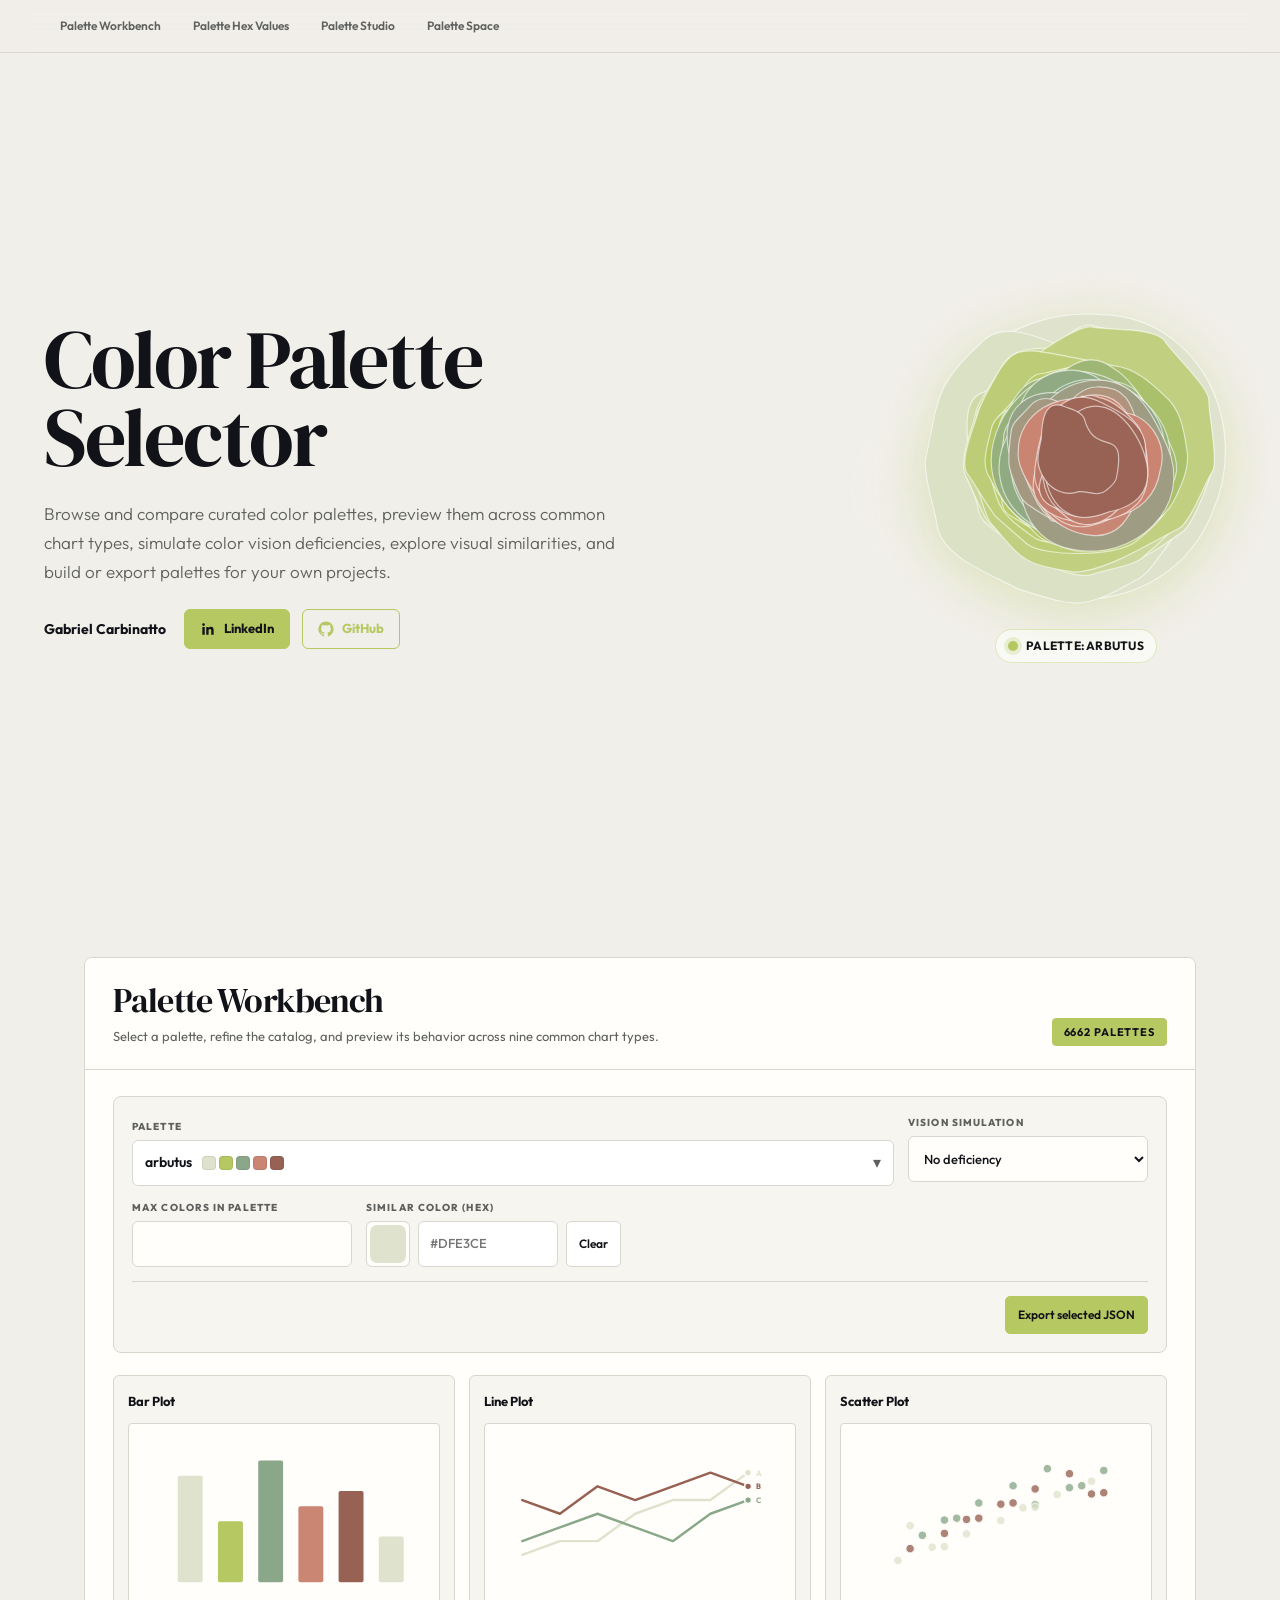
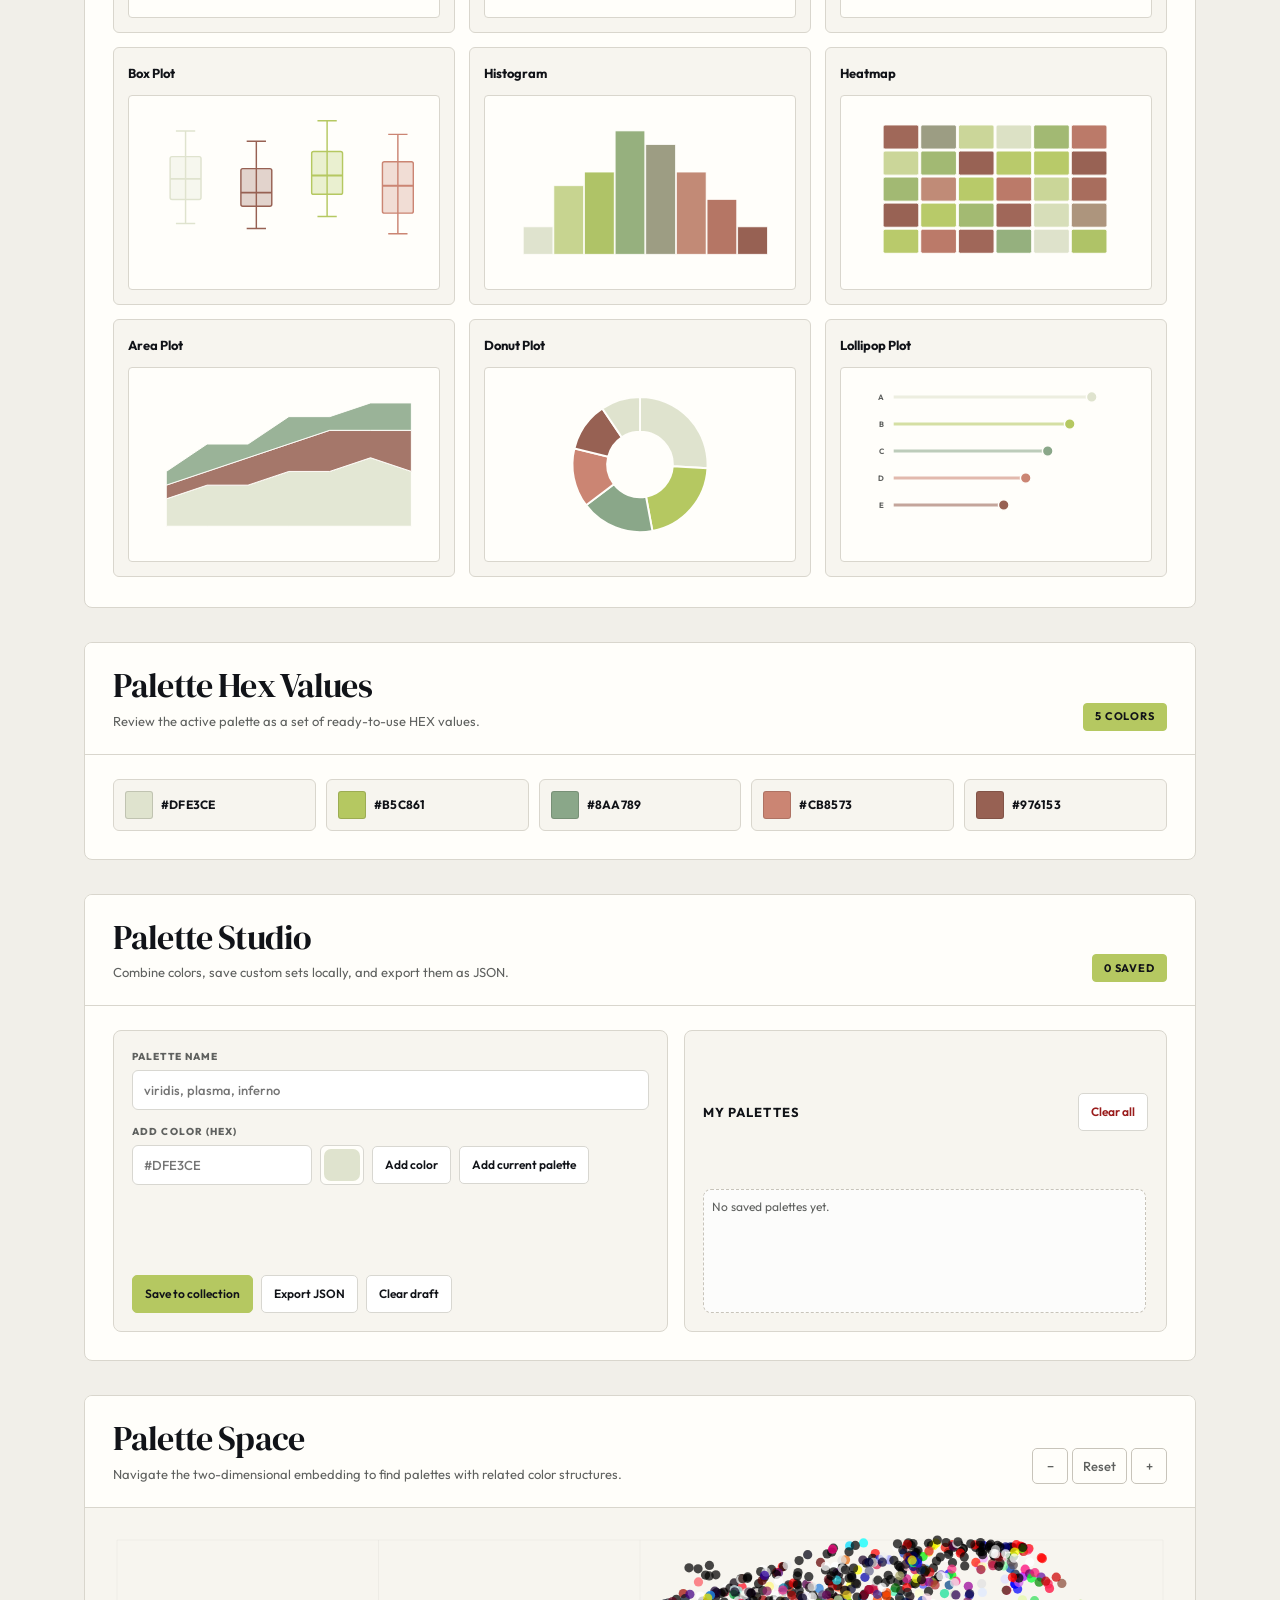
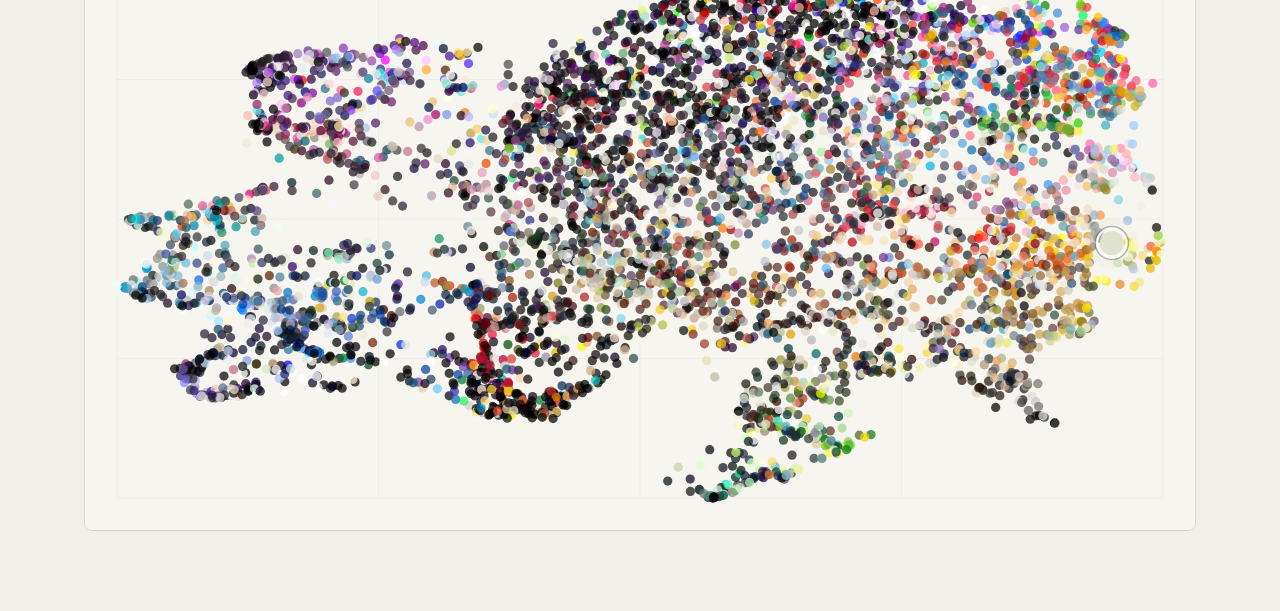
==== commit a294d877: "1" ====
--- a/index.html
+++ b/index.html
@@ -22,1191 +22,18 @@
       rel="stylesheet"
     />
 
-    <style>
-      :root {
-        --bg: #f1efe9;
-        --white: #fffefa;
-        --surface: #f7f5ef;
-        --border: #d9d6cd;
-        --border2: #c8c4ba;
-        --text: #111318;
-        --sub: #5f615f;
-        --muted: #858681;
-        --faint: #b2b1aa;
-        --green: #13294b;
-        --green-bg: #edf2fb;
-        --green-m: #2957a4;
-        --green-lt: #cad8f2;
-        --green-ring: rgba(41, 87, 164, 0.15);
-        --palette-pill-bg: var(--green-bg);
-        --palette-pill-border: #c4d8ff;
-        --studio-accent: #1647a3;
-        --studio-accent-hover: #123b87;
-        --studio-accent-text: #ffffff;
-        --amber-bg: #fffbeb;
-        --amber: #92400e;
-        --red: #991b1b;
-        --radius-sm: 8px;
-        --radius: 8px;
-        --radius-lg: 8px;
-        --sh-xs: 0 1px 2px rgba(0, 0, 0, 0.05);
-        --sh: 0 1px 4px rgba(0, 0, 0, 0.06), 0 2px 8px rgba(0, 0, 0, 0.04);
-        --sh-md: 0 4px 16px rgba(0, 0, 0, 0.08), 0 1px 4px rgba(0, 0, 0, 0.04);
-        --sh-green: 0 4px 20px rgba(22, 71, 163, 0.2);
-      }
-
-      *,
-      *::before,
-      *::after {
-        box-sizing: border-box;
-        margin: 0;
-        padding: 0;
-      }
-
-      html {
-        scroll-behavior: smooth;
-        scroll-padding-top: 76px;
-      }
-
-      body {
-        background: var(--bg);
-        color: var(--text);
-        font-family: "Outfit", sans-serif;
-        font-size: 14px;
-        line-height: 1.5;
-        min-height: 100vh;
-      }
-
-      body::before {
-        display: none;
-      }
-
-      .hero {
-        background: var(--white);
-        border-bottom: 1px solid var(--border);
-      }
-
-      .hero-inner {
-        max-width: 1160px;
-        margin: 0 auto;
-        padding: 80px 24px 64px;
-        display: grid;
-        grid-template-columns: 1fr auto;
-        align-items: center;
-        gap: 48px;
-      }
-
-      .hero h1 {
-        font-family: "DM Serif Display", serif;
-        font-size: clamp(40px, 6vw, 76px);
-        font-weight: 400;
-        letter-spacing: -0.03em;
-        line-height: 0.95;
-        color: var(--text);
-      }
-
-      .lede {
-        margin-top: 20px;
-        color: var(--sub);
-        font-size: 15px;
-        font-weight: 300;
-        line-height: 1.75;
-        max-width: 520px;
-      }
-
-      .hero-profile {
-        margin-top: 18px;
-        display: flex;
-        align-items: center;
-        flex-wrap: wrap;
-        gap: 10px;
-        font-size: 13px;
-      }
-
-      .profile-name {
-        margin-right: 6px;
-        color: var(--text);
-        font-weight: 700;
-      }
-
-      .profile-link {
-        display: inline-flex;
-        min-height: 36px;
-        padding: 0 13px;
-        gap: 7px;
-        align-items: center;
-        justify-content: center;
-        color: var(--text);
-        background: transparent;
-        border: 1px solid var(--text);
-        border-radius: 6px;
-        font-size: 12px;
-        font-weight: 700;
-        text-decoration: none;
-        transition: color 0.15s, background 0.15s, transform 0.15s;
-      }
-
-      .profile-link svg {
-        width: 15px;
-        height: 15px;
-        fill: currentColor;
-        flex: 0 0 auto;
-      }
-
-      .profile-link--primary {
-        color: var(--white);
-        background: var(--green);
-        border-color: var(--green);
-      }
-
-      .profile-link:hover,
-      .profile-link:focus-visible {
-        color: var(--white);
-        background: var(--green-m);
-        border-color: var(--green-m);
-        outline: none;
-        transform: translateY(-2px);
-      }
-
-      .palette-pill {
-        margin-top: 18px;
-        display: inline-flex;
-        align-items: center;
-        gap: 8px;
-        padding: 7px 12px;
-        border-radius: 999px;
-        border: 1px solid var(--palette-pill-border);
-        background: var(--palette-pill-bg);
-        color: var(--text);
-        font-size: 12px;
-        font-weight: 700;
-        letter-spacing: 0.02em;
-      }
-
-      .palette-pill .dot {
-        width: 10px;
-        height: 10px;
-        border-radius: 999px;
-        background: var(--green-m);
-        box-shadow: 0 0 0 4px var(--green-ring);
-      }
-
-      .hero-logo {
-        display: flex;
-        flex-direction: column;
-        justify-content: center;
-        align-items: center;
-        pointer-events: none;
-        position: relative;
-        --hero-glow: rgba(21, 46, 94, 0.22);
-        --hero-bg-main: rgba(22, 71, 163, 0.16);
-        --hero-bg-fade: rgba(22, 71, 163, 0.02);
-        --hero-halo-width: min(430px, 52vw);
-        --hero-halo-height: min(300px, 36vw);
-      }
-
-      .hero-logo::before {
-        content: "";
-        position: absolute;
-        left: 50%;
-        top: 50%;
-        width: var(--hero-halo-width);
-        height: var(--hero-halo-height);
-        transform: translate(-50%, -50%);
-        background: radial-gradient(
-            ellipse 56% 46% at 36% 52%,
-            var(--hero-bg-main) 0%,
-            rgba(0, 0, 0, 0) 74%
-          ),
-          radial-gradient(
-            ellipse 50% 42% at 66% 48%,
-            var(--hero-bg-fade) 0%,
-            rgba(0, 0, 0, 0) 76%
-          ),
-          radial-gradient(
-            ellipse 44% 36% at 52% 30%,
-            rgba(255, 255, 255, 0.08) 0%,
-            rgba(255, 255, 255, 0) 78%
-          );
-        filter: blur(18px);
-        opacity: 0.96;
-        transition:
-          background 0.2s ease,
-          filter 0.2s ease,
-          opacity 0.2s ease;
-        pointer-events: none;
-        z-index: 0;
-      }
-
-      @media (max-width: 1200px) {
-        .hero-logo::before {
-          filter: blur(14px);
-        }
-      }
-
-      .wc-mark {
-        width: min(320px, 40vw);
-        display: block;
-        filter: drop-shadow(0 10px 26px var(--hero-glow));
-        transition: filter 0.2s ease;
-        position: relative;
-        z-index: 1;
-      }
-
-      .wc-mark g {
-        scale: 0;
-        animation: wcPopup 1s forwards;
-        transform-origin: center;
-        animation-timing-function: cubic-bezier(0.27, 1.24, 0.64, 1);
-      }
-
-      .wc-mark path {
-        animation: wcPulse 2s infinite;
-        transform-origin: center;
-        animation-timing-function: cubic-bezier(0.34, 1.56, 0.64, 1);
-        stroke: rgba(255, 255, 255, 0.6);
-        stroke-miterlimit: 10;
-        stroke-width: 5px;
-      }
-
-      @keyframes wcPopup {
-        0% {
-          scale: 0;
-        }
-        100% {
-          scale: 1;
-        }
-      }
-
-      @keyframes wcPulse {
-        0% {
-          scale: 1;
-        }
-        25% {
-          scale: 0.975;
-        }
-        100% {
-          scale: 1;
-        }
-      }
-
-      .page {
-        max-width: 1160px;
-        margin: 0 auto;
-        padding: 56px 24px 80px;
-        position: relative;
-        z-index: 1;
-        display: grid;
-        gap: 34px;
-      }
-
-      .explorer-panel {
-        background: var(--white);
-        border: 1px solid var(--border);
-        border-radius: var(--radius-lg);
-        overflow: hidden;
-      }
-
-      .section-index {
-        position: sticky;
-        top: 0;
-        z-index: 40;
-        background: rgba(255, 254, 250, 0.94);
-        border-bottom: 1px solid var(--border);
-        backdrop-filter: blur(12px);
-        -webkit-backdrop-filter: blur(12px);
-      }
-
-      .section-index-inner {
-        width: min(1160px, calc(100% - 48px));
-        min-height: 52px;
-        margin: 0 auto;
-        display: flex;
-        align-items: stretch;
-        gap: 32px;
-      }
-
-      .section-index a {
-        display: inline-flex;
-        align-items: center;
-        gap: 7px;
-        color: var(--sub);
-        font-size: 12px;
-        font-weight: 600;
-        text-decoration: none;
-        white-space: nowrap;
-        transition: color 0.15s;
-      }
-
-      .section-index a:hover,
-      .section-index a:focus-visible {
-        color: var(--text);
-        outline: none;
-      }
-
-      .explorer-head {
-        padding: 25px 28px 23px;
-        border-bottom: 1px solid var(--border);
-        background: var(--white);
-        display: flex;
-        align-items: flex-end;
-        justify-content: space-between;
-        gap: 24px;
-      }
-
-      .section-heading {
-        min-width: 0;
-      }
-
-      .section-heading h2 {
-        font-family: "DM Serif Display", serif;
-        font-size: clamp(25px, 3vw, 34px);
-        font-weight: 400;
-        letter-spacing: -0.025em;
-        line-height: 1.05;
-      }
-
-      .section-heading p {
-        max-width: 640px;
-        margin-top: 7px;
-        color: var(--sub);
-        font-size: 13px;
-        line-height: 1.55;
-      }
-
-      .count-badge {
-        display: inline-flex;
-        align-items: center;
-        justify-content: center;
-        min-height: 28px;
-        border-radius: 4px;
-        border: 1px solid var(--green);
-        background: var(--green);
-        color: var(--white);
-        padding: 0 11px;
-        font-size: 11px;
-        font-weight: 700;
-        letter-spacing: 0.08em;
-        text-transform: uppercase;
-      }
-
-      .workbench {
-        padding: 26px 28px 30px;
-      }
-
-      .control-deck {
-        padding: 18px;
-        border: 1px solid var(--border);
-        border-radius: var(--radius);
-        background: var(--surface);
-      }
-
-      .selector-row {
-        display: grid;
-        grid-template-columns: minmax(0, 1fr) 240px;
-        gap: 14px;
-        align-items: start;
-      }
-
-      .workbench-actions {
-        margin-top: 14px;
-        padding-top: 14px;
-        border-top: 1px solid var(--border);
-        display: flex;
-        justify-content: flex-end;
-      }
-
-      .workbench-export-btn {
-        min-height: 36px;
-      }
-
-      .workbench-filter-row {
-        margin-top: 14px;
-        display: grid;
-        grid-template-columns: 220px minmax(0, 1fr);
-        gap: 14px;
-        align-items: end;
-      }
-
-      .control-number {
-        width: 100%;
-        min-height: 46px;
-        border: 1px solid #d8d7d1;
-        border-radius: 6px;
-        background: var(--white);
-        color: var(--text);
-        font: 500 13px/1.2 "Outfit", sans-serif;
-        padding: 0 11px;
-      }
-
-      .control-number:focus {
-        outline: none;
-        border-color: #8eb0ef;
-        box-shadow: 0 0 0 4px rgba(22, 71, 163, 0.12);
-      }
-
-      .color-filter-inline {
-        display: flex;
-        align-items: center;
-        gap: 8px;
-        flex-wrap: wrap;
-      }
-
-      .color-filter-inline .color-picker-box,
-      .color-filter-inline .studio-input,
-      .color-filter-inline .studio-btn {
-        min-height: 46px;
-      }
-
-      .color-picker-box {
-        width: 44px;
-        min-width: 44px;
-        height: 40px;
-        border: 1px solid #d8d7d1;
-        border-radius: 6px;
-        background: var(--white);
-        padding: 3px;
-        cursor: pointer;
-      }
-
-      .color-picker-box:focus {
-        outline: none;
-        border-color: #8eb0ef;
-        box-shadow: 0 0 0 4px rgba(22, 71, 163, 0.12);
-      }
-
-      .color-picker-box::-webkit-color-swatch-wrapper {
-        padding: 0;
-      }
-
-      .color-picker-box::-webkit-color-swatch {
-        border: none;
-        border-radius: 7px;
-      }
-
-      .color-picker-box::-moz-color-swatch {
-        border: none;
-        border-radius: 7px;
-      }
-
-      .color-filter-hex {
-        max-width: 140px;
-        text-transform: uppercase;
-      }
-
-      .combo-wrap {
-        position: relative;
-      }
-
-      .combo-wrap .control-label {
-        display: inline-block;
-        margin-bottom: 6px;
-      }
-
-      .combo-button {
-        width: 100%;
-        border: 1px solid #d8d7d1;
-        background: #fff;
-        border-radius: 6px;
-        min-height: 46px;
-        padding: 8px 12px;
-        display: flex;
-        align-items: center;
-        justify-content: space-between;
-        gap: 8px;
-        cursor: pointer;
-        text-align: left;
-        transition: border-color 0.15s, box-shadow 0.15s;
-      }
-
-      .combo-button:hover,
-      .combo-button:focus-visible {
-        border-color: #b9b8b0;
-        outline: none;
-      }
-
-      .combo-button[aria-expanded="true"] {
-        border-color: #8eb0ef;
-        box-shadow: 0 0 0 4px rgba(22, 71, 163, 0.12);
-      }
-
-      .combo-selection {
-        min-width: 0;
-        display: flex;
-        align-items: center;
-        gap: 10px;
-      }
-
-      .combo-name {
-        display: inline-block;
-        max-width: 160px;
-        overflow: hidden;
-        text-overflow: ellipsis;
-        white-space: nowrap;
-        font: 600 14px/1.2 "Outfit", sans-serif;
-        color: var(--text);
-      }
-
-      .swatch-row {
-        display: flex;
-        gap: 3px;
-        align-items: center;
-      }
-
-      .swatch {
-        width: 14px;
-        height: 14px;
-        border-radius: 4px;
-        border: 1px solid rgba(0, 0, 0, 0.08);
-        flex: 0 0 auto;
-      }
-
-      .combo-chevron {
-        font-size: 16px;
-        line-height: 1;
-        color: var(--sub);
-        flex: 0 0 auto;
-      }
-
-      .combo-dropdown {
-        position: absolute;
-        z-index: 30;
-        top: calc(100% + 8px);
-        left: 0;
-        right: 0;
-        border: 1px solid var(--border2);
-        border-radius: 6px;
-        background: var(--white);
-        box-shadow: var(--sh-md);
-        overflow: hidden;
-      }
-
-      .search-input {
-        width: 100%;
-        border: none;
-        border-bottom: 1px solid var(--border);
-        height: 42px;
-        padding: 0 12px;
-        font: 500 13px/1.2 "Outfit", sans-serif;
-        color: var(--text);
-      }
-
-      .search-input:focus {
-        outline: none;
-      }
-
-      .option-list {
-        max-height: 300px;
-        overflow: auto;
-      }
-
-      .option-item {
-        width: 100%;
-        border: none;
-        background: transparent;
-        padding: 10px 12px;
-        display: grid;
-        gap: 6px;
-        text-align: left;
-        cursor: pointer;
-        border-bottom: 1px solid #f0efec;
-      }
-
-      .option-item:last-child {
-        border-bottom: none;
-      }
-
-      .option-item:hover,
-      .option-item:focus-visible {
-        background: #f8f8f6;
-        outline: none;
-      }
-
-      .option-item.active {
-        background: #edf3ff;
-      }
-
-      .option-name {
-        font: 600 13px/1.2 "Outfit", sans-serif;
-        color: var(--text);
-      }
-
-      .option-meta {
-        font: 500 11px/1.2 "Outfit", sans-serif;
-        color: var(--sub);
-      }
-
-      .load-more {
-        width: 100%;
-        border: none;
-        border-top: 1px solid var(--border);
-        background: #f8f8f6;
-        padding: 10px 12px;
-        text-align: center;
-        font: 600 12px/1.2 "Outfit", sans-serif;
-        color: var(--green-m);
-        cursor: pointer;
-      }
-
-      .control-group {
-        display: grid;
-        gap: 6px;
-      }
-
-      .control-label {
-        font-size: 10px;
-        text-transform: uppercase;
-        letter-spacing: 0.11em;
-        font-weight: 800;
-        color: var(--sub);
-      }
-
-      .control-select {
-        width: 100%;
-        min-height: 46px;
-        border: 1px solid #d8d7d1;
-        border-radius: 6px;
-        background: var(--white);
-        color: var(--text);
-        font: 500 13px/1.2 "Outfit", sans-serif;
-        padding: 0 11px;
-      }
-
-      .control-select:focus {
-        outline: none;
-        border-color: #8eb0ef;
-        box-shadow: 0 0 0 4px rgba(22, 71, 163, 0.12);
-      }
-
-      .plot-grid {
-        margin-top: 22px;
-        display: grid;
-        grid-template-columns: repeat(3, minmax(0, 1fr));
-        gap: 14px;
-      }
-
-      .plot-card {
-        border: 1px solid var(--border);
-        border-radius: 6px;
-        background: var(--surface);
-        padding: 14px;
-      }
-
-      .plot-title {
-        font: 700 13px/1.2 "Outfit", sans-serif;
-        color: var(--text);
-        margin-bottom: 11px;
-      }
-
-      .plot-svg {
-        width: 100%;
-        height: auto;
-        aspect-ratio: 16 / 10;
-        display: block;
-        border: 1px solid var(--border);
-        border-radius: 4px;
-        background: var(--white);
-      }
-
-      .palette-hex-body {
-        padding: 24px 28px 28px;
-        display: grid;
-        gap: 10px;
-      }
-
-      .palette-hex-hint {
-        font-size: 12px;
-        color: var(--sub);
-      }
-
-      .palette-hex-list {
-        list-style: none;
-        display: grid;
-        grid-template-columns: repeat(auto-fit, minmax(145px, 1fr));
-        gap: 10px;
-      }
-
-      .palette-hex-item {
-        min-height: 52px;
-        padding: 9px 11px;
-        border: 1px solid var(--border);
-        border-radius: 6px;
-        background: var(--surface);
-        display: flex;
-        align-items: center;
-        gap: 8px;
-      }
-
-      .palette-hex-swatch {
-        width: 28px;
-        height: 28px;
-        border-radius: 3px;
-        border: 1px solid rgba(0, 0, 0, 0.14);
-        flex: 0 0 auto;
-      }
-
-      .palette-hex-code {
-        font: 700 12px/1 "Outfit", sans-serif;
-        letter-spacing: 0.02em;
-        color: var(--text);
-      }
-
-      .palette-hex-empty {
-        font-size: 12px;
-        color: var(--sub);
-      }
-
-      .studio-body {
-        padding: 24px 28px 28px;
-        display: grid;
-        gap: 12px;
-      }
-
-      .studio-hint {
-        font-size: 12px;
-        color: var(--sub);
-      }
-
-      .studio-grid {
-        display: grid;
-        grid-template-columns: minmax(0, 1.15fr) minmax(0, 1fr);
-        gap: 16px;
-      }
-
-      .studio-card {
-        border: 1px solid var(--border);
-        border-radius: var(--radius);
-        background: var(--surface);
-        padding: 18px;
-        display: grid;
-        gap: 14px;
-      }
-
-      .studio-field {
-        display: grid;
-        gap: 6px;
-      }
-
-      .studio-input {
-        width: 100%;
-        border: 1px solid #d8d7d1;
-        border-radius: 6px;
-        min-height: 40px;
-        padding: 0 11px;
-        font: 500 13px/1.2 "Outfit", sans-serif;
-        color: var(--text);
-      }
-
-      .studio-input:focus {
-        outline: none;
-        border-color: #8eb0ef;
-        box-shadow: 0 0 0 4px rgba(22, 71, 163, 0.12);
-      }
-
-      .studio-color-input {
-        max-width: 180px;
-      }
-
-      .studio-inline {
-        display: flex;
-        gap: 8px;
-        flex-wrap: wrap;
-        align-items: center;
-      }
-
-      .studio-btn {
-        border: 1px solid #d8d7d1;
-        border-radius: 5px;
-        min-height: 38px;
-        padding: 0 12px;
-        font: 600 12px/1 "Outfit", sans-serif;
-        color: var(--text);
-        background: #fff;
-        cursor: pointer;
-        transition: border-color 0.15s, background 0.15s, color 0.15s;
-      }
-
-      .studio-btn:hover,
-      .studio-btn:focus-visible {
-        border-color: #b9b8b0;
-        background: #f8f8f6;
-        outline: none;
-      }
-
-      .studio-btn.primary {
-        background: var(--green);
-        border-color: var(--green);
-        color: var(--white);
-      }
-
-      .studio-btn.primary:hover,
-      .studio-btn.primary:focus-visible {
-        background: var(--green-m);
-        border-color: var(--green-m);
-        color: var(--white);
-      }
-
-      .studio-btn.danger {
-        color: var(--red);
-      }
-
-      .studio-draft-list {
-        list-style: none;
-        display: flex;
-        flex-wrap: wrap;
-        gap: 6px;
-        min-height: 30px;
-      }
-
-      .studio-chip {
-        display: inline-flex;
-        align-items: center;
-        gap: 6px;
-        min-height: 30px;
-        padding: 0 8px 0 5px;
-        border: 1px solid var(--border);
-        border-radius: 999px;
-        background: #fff;
-      }
-
-      .studio-chip-swatch {
-        width: 14px;
-        height: 14px;
-        border-radius: 999px;
-        border: 1px solid rgba(0, 0, 0, 0.14);
-      }
-
-      .studio-chip-code {
-        font: 600 11px/1 "Outfit", sans-serif;
-        letter-spacing: 0.02em;
-      }
-
-      .studio-chip-remove {
-        border: none;
-        background: transparent;
-        color: var(--sub);
-        cursor: pointer;
-        font-size: 14px;
-        line-height: 1;
-      }
-
-      .studio-actions {
-        display: flex;
-        flex-wrap: wrap;
-        gap: 8px;
-      }
-
-      .studio-message {
-        font-size: 12px;
-        min-height: 18px;
-        color: #0e0e0d;
-      }
-
-      .studio-message.is-error {
-        color: #0e0e0d;
-      }
-
-      .studio-message.is-success {
-        color: #0e0e0d;
-      }
-
-      .studio-library-head {
-        display: flex;
-        align-items: center;
-        justify-content: space-between;
-        gap: 8px;
-      }
-
-      .studio-library-head h3 {
-        font: 700 13px/1.2 "Outfit", sans-serif;
-        color: var(--text);
-        text-transform: uppercase;
-        letter-spacing: 0.08em;
-      }
-
-      .studio-collection {
-        display: grid;
-        gap: 8px;
-        max-height: 380px;
-        overflow: auto;
-        padding-right: 2px;
-      }
-
-      .studio-palette-item {
-        border: 1px solid var(--border);
-        border-radius: 6px;
-        padding: 11px;
-        background: var(--white);
-        display: grid;
-        gap: 8px;
-      }
-
-      .studio-palette-head {
-        display: flex;
-        align-items: center;
-        justify-content: space-between;
-        gap: 8px;
-      }
-
-      .studio-palette-name {
-        font: 600 13px/1.2 "Outfit", sans-serif;
-        color: var(--text);
-        white-space: nowrap;
-        overflow: hidden;
-        text-overflow: ellipsis;
-      }
-
-      .studio-palette-meta {
-        font: 500 11px/1.2 "Outfit", sans-serif;
-        color: var(--sub);
-      }
-
-      .studio-empty {
-        font-size: 12px;
-        color: var(--sub);
-        padding: 8px;
-        border: 1px dashed var(--border2);
-        border-radius: var(--radius-sm);
-        background: #fcfcfb;
-      }
-
-      @media (prefers-reduced-motion: reduce) {
-        .wc-mark g {
-          animation: none;
-          scale: 1;
-        }
-
-        .wc-mark path {
-          animation: none;
-        }
-      }
-
-      @media (max-width: 960px) {
-        .hero-inner {
-          grid-template-columns: 1fr;
-          gap: 32px;
-          padding: 60px 24px 48px;
-          text-align: center;
-        }
-
-        .lede {
-          max-width: 100%;
-          margin-inline: auto;
-        }
-
-        .hero-profile {
-          justify-content: center;
-        }
-
-        .palette-pill {
-          margin-inline: auto;
-        }
-
-        .hero-logo {
-          order: -1;
-          --hero-halo-width: min(340px, 80vw);
-          --hero-halo-height: min(240px, 56vw);
-        }
-
-        .wc-mark {
-          width: min(240px, 60vw);
-        }
-
-        .selector-row {
-          grid-template-columns: 1fr;
-        }
-
-        .workbench-filter-row {
-          grid-template-columns: 1fr;
-        }
-
-        .plot-grid {
-          grid-template-columns: repeat(2, minmax(0, 1fr));
-        }
-
-        .studio-grid {
-          grid-template-columns: 1fr;
-        }
-
-        .studio-collection {
-          max-height: none;
-        }
-      }
-
-      @media (max-width: 640px) {
-        .hero-inner {
-          padding: 48px 16px 40px;
-        }
-
-        .page {
-          padding: 34px 16px 54px;
-          gap: 22px;
-        }
-
-        .section-index-inner {
-          width: 100%;
-          min-height: 48px;
-          padding: 0 16px;
-          gap: 22px;
-          overflow-x: auto;
-          scrollbar-width: none;
-        }
-
-        .section-index-inner::-webkit-scrollbar {
-          display: none;
-        }
-
-        .explorer-head {
-          padding: 21px 18px 19px;
-          display: grid;
-          align-items: start;
-          gap: 14px;
-        }
-
-        .section-heading h2 {
-          font-size: 27px;
-        }
-
-        .workbench {
-          padding: 18px;
-        }
-
-        .control-deck {
-          padding: 14px;
-        }
-
-        .workbench-actions {
-          justify-content: stretch;
-        }
-
-        .workbench-export-btn {
-          width: 100%;
-        }
-
-        .color-filter-hex {
-          max-width: none;
-        }
-
-        .combo-name {
-          max-width: 120px;
-        }
-
-        .plot-grid {
-          grid-template-columns: 1fr;
-        }
-
-        .studio-color-input {
-          max-width: none;
-        }
-
-        .studio-body,
-        .palette-hex-body {
-          padding: 18px;
-        }
-
-        .studio-inline .studio-btn {
-          flex: 1 1 100%;
-        }
-
-        .profile-name {
-          width: 100%;
-          margin-right: 0;
-        }
-      }
-
-    /* ── Palette Space ─────────────────────────────────────────────────────── */
-    .ps-toolbar {
-      display: flex;
-      align-items: center;
-      gap: 4px;
-    }
-
-    .ps-tool-btn {
-      height: 36px;
-      min-width: 36px;
-      padding: 0 10px;
-      border: 1px solid var(--border2);
-      border-radius: 5px;
-      background: var(--white);
-      color: var(--sub);
-      font-size: 13px;
-      font-family: inherit;
-      font-weight: 500;
-      cursor: pointer;
-      transition: background 0.12s, color 0.12s, border-color 0.12s;
-      line-height: 1;
-    }
-
-    .ps-tool-btn:hover,
-    .ps-tool-btn:focus-visible {
-      background: var(--green-bg);
-      color: var(--green-m);
-      border-color: var(--green-lt);
-      outline: none;
-    }
-
-    .ps-wrap {
-      position: relative;
-      background: var(--surface);
-      overflow: hidden;
-      border-top: 0;
-    }
-
-    .ps-canvas {
-      display: block;
-      width: 100%;
-      height: auto;
-      cursor: crosshair;
-      touch-action: none;
-    }
-
-    .ps-canvas.hovering { cursor: pointer; }
-    .ps-canvas.dragging { cursor: grabbing !important; }
-
-    .ps-tooltip {
-      position: absolute;
-      pointer-events: none;
-      background: var(--white);
-      border: 1px solid var(--border);
-      border-radius: var(--radius);
-      box-shadow: var(--sh-md);
-      padding: 10px 12px;
-      min-width: 160px;
-      max-width: 240px;
-      z-index: 10;
-    }
-
-    .ps-tooltip-name {
-      font-size: 13px;
-      font-weight: 600;
-      color: var(--text);
-      margin-bottom: 6px;
-      white-space: nowrap;
-      overflow: hidden;
-      text-overflow: ellipsis;
-    }
-
-    .ps-tooltip-swatches {
-      display: flex;
-      gap: 3px;
-      margin-bottom: 5px;
-      flex-wrap: wrap;
-    }
-
-    .ps-tooltip-swatch {
-      width: 14px;
-      height: 14px;
-      border-radius: 3px;
-      flex-shrink: 0;
-    }
-
-    .ps-tooltip-meta {
-      font-size: 11px;
-      color: var(--sub);
-    }
-    </style>
+    <link rel="stylesheet" href="html/styles.css" />
   </head>
   <body>
+    <nav class="section-index" aria-label="Tool sections">
+      <div class="section-index-inner">
+        <a href="#explore">Palette Workbench</a>
+        <a href="#palette-hex">Palette Hex Values</a>
+        <a href="#palette-studio">Palette Studio</a>
+        <a href="#palette-space">Palette Space</a>
+      </div>
+    </nav>
+
     <header class="hero" id="top">
       <div class="hero-inner">
         <div>
@@ -1371,15 +198,6 @@
     </div>
       </div>
     </header>
-
-    <nav class="section-index" aria-label="Tool sections">
-      <div class="section-index-inner">
-        <a href="#explore">Palette Workbench</a>
-        <a href="#palette-hex">Palette Hex Values</a>
-        <a href="#palette-studio">Palette Studio</a>
-        <a href="#palette-space">Palette Space</a>
-      </div>
-    </nav>
 
     <main class="page">
       <section id="explore" class="explorer-panel" aria-label="Palette explorer">
@@ -1427,7 +245,7 @@
               <div class="control-group">
                 <label class="control-label" for="visionMode">Vision Simulation</label>
                 <select id="visionMode" class="control-select">
-                  <option value="normal">Normal</option>
+                  <option value="normal">No deficiency</option>
                   <option value="deuteranopia">Deuteranopia</option>
                   <option value="protanopia">Protanopia</option>
                   <option value="tritanopia">Tritanopia</option>
@@ -1480,40 +298,58 @@
 
           <div class="plot-grid">
             <article class="plot-card">
-              <h3 class="plot-title">Bar Plot</h3>
-              <svg id="plot-bar" class="plot-svg" viewBox="0 0 320 200" aria-label="Bar plot"></svg>
-            </article>
-            <article class="plot-card">
-              <h3 class="plot-title">Line Plot</h3>
-              <svg id="plot-line" class="plot-svg" viewBox="0 0 320 200" aria-label="Line plot"></svg>
-            </article>
-            <article class="plot-card">
-              <h3 class="plot-title">Scatter Plot</h3>
-              <svg id="plot-scatter" class="plot-svg" viewBox="0 0 320 200" aria-label="Scatter plot"></svg>
-            </article>
-            <article class="plot-card">
-              <h3 class="plot-title">Box Plot</h3>
-              <svg id="plot-box" class="plot-svg" viewBox="0 0 320 200" aria-label="Box plot"></svg>
-            </article>
-            <article class="plot-card">
-              <h3 class="plot-title">Histogram</h3>
-              <svg id="plot-hist" class="plot-svg" viewBox="0 0 320 200" aria-label="Histogram"></svg>
-            </article>
-            <article class="plot-card">
-              <h3 class="plot-title">Heatmap</h3>
-              <svg id="plot-heat" class="plot-svg" viewBox="0 0 320 200" aria-label="Heatmap"></svg>
-            </article>
-            <article class="plot-card">
-              <h3 class="plot-title">Area Plot</h3>
-              <svg id="plot-area" class="plot-svg" viewBox="0 0 320 200" aria-label="Area plot"></svg>
-            </article>
-            <article class="plot-card">
-              <h3 class="plot-title">Donut Plot</h3>
-              <svg id="plot-donut" class="plot-svg" viewBox="0 0 320 200" aria-label="Donut plot"></svg>
-            </article>
-            <article class="plot-card">
-              <h3 class="plot-title">Lollipop Plot</h3>
-              <svg id="plot-lollipop" class="plot-svg" viewBox="0 0 320 200" aria-label="Lollipop plot"></svg>
+              <div class="plot-card-head">
+                <h3 class="plot-title">Bar Plot</h3>
+              </div>
+              <svg id="plot-bar" class="plot-svg" viewBox="0 0 320 200" role="img" aria-label="Bar chart preview using the selected palette"></svg>
+            </article>
+            <article class="plot-card">
+              <div class="plot-card-head">
+                <h3 class="plot-title">Line Plot</h3>
+              </div>
+              <svg id="plot-line" class="plot-svg" viewBox="0 0 320 200" role="img" aria-label="Line chart preview using the selected palette"></svg>
+            </article>
+            <article class="plot-card">
+              <div class="plot-card-head">
+                <h3 class="plot-title">Scatter Plot</h3>
+              </div>
+              <svg id="plot-scatter" class="plot-svg" viewBox="0 0 320 200" role="img" aria-label="Scatter chart preview using the selected palette"></svg>
+            </article>
+            <article class="plot-card">
+              <div class="plot-card-head">
+                <h3 class="plot-title">Box Plot</h3>
+              </div>
+              <svg id="plot-box" class="plot-svg" viewBox="0 0 320 200" role="img" aria-label="Box plot preview using the selected palette"></svg>
+            </article>
+            <article class="plot-card">
+              <div class="plot-card-head">
+                <h3 class="plot-title">Histogram</h3>
+              </div>
+              <svg id="plot-hist" class="plot-svg" viewBox="0 0 320 200" role="img" aria-label="Histogram preview using the selected palette"></svg>
+            </article>
+            <article class="plot-card">
+              <div class="plot-card-head">
+                <h3 class="plot-title">Heatmap</h3>
+              </div>
+              <svg id="plot-heat" class="plot-svg" viewBox="0 0 320 200" role="img" aria-label="Heatmap preview using the selected palette"></svg>
+            </article>
+            <article class="plot-card">
+              <div class="plot-card-head">
+                <h3 class="plot-title">Area Plot</h3>
+              </div>
+              <svg id="plot-area" class="plot-svg" viewBox="0 0 320 200" role="img" aria-label="Stacked area chart preview using the selected palette"></svg>
+            </article>
+            <article class="plot-card">
+              <div class="plot-card-head">
+                <h3 class="plot-title">Donut Plot</h3>
+              </div>
+              <svg id="plot-donut" class="plot-svg" viewBox="0 0 320 200" role="img" aria-label="Donut chart preview using the selected palette"></svg>
+            </article>
+            <article class="plot-card">
+              <div class="plot-card-head">
+                <h3 class="plot-title">Lollipop Plot</h3>
+              </div>
+              <svg id="plot-lollipop" class="plot-svg" viewBox="0 0 320 200" role="img" aria-label="Lollipop chart preview using the selected palette"></svg>
             </article>
           </div>
         </div>
@@ -1624,2326 +460,6 @@
 
     </main>
 
-    <script>
-      (function () {
-        const DATA_URL = "./data/palettes.json";
-        const DATA_FALLBACK_SCRIPT = "./data/palettes.js";
-        const COORDS_FALLBACK_SCRIPT = "./data/palette_coords.js";
-        const CUSTOM_STORAGE_KEY = "palette_explorer_custom_palettes_v1";
-        const MAX_CUSTOM_COLORS = 20;
-        const PAGE_SIZE = 180;
-        const DEFAULT_PALETTE_NAME = "arbutus";
-        const DEFAULT_COLORS = ["#0f1b3f", "#1647a3", "#4a7dde", "#7fa3ea", "#c8d9ff", "#ecf3f9"];
-        const VISION_MATRICES = {
-          normal: [
-            [1, 0, 0],
-            [0, 1, 0],
-            [0, 0, 1]
-          ],
-          protanopia: [
-            [0.567, 0.433, 0],
-            [0.558, 0.442, 0],
-            [0, 0.242, 0.758]
-          ],
-          deuteranopia: [
-            [0.625, 0.375, 0],
-            [0.7, 0.3, 0],
-            [0, 0.3, 0.7]
-          ],
-          tritanopia: [
-            [0.95, 0.05, 0],
-            [0, 0.433, 0.567],
-            [0, 0.475, 0.525]
-          ],
-          achromatopsia: [
-            [0.299, 0.587, 0.114],
-            [0.299, 0.587, 0.114],
-            [0.299, 0.587, 0.114]
-          ]
-        };
-
-        const palettePill = document.querySelector(".palette-pill");
-        const paletteDot = palettePill ? palettePill.querySelector(".dot") : null;
-        const paletteLabel = document.getElementById("paletteLabel");
-        const heroLogo = document.querySelector(".hero-logo");
-        const wcPaths = Array.from(document.querySelectorAll(".wc-mark path"));
-
-        const countBadge = document.getElementById("paletteCountBadge");
-        const comboWrap = document.getElementById("paletteComboWrap");
-        const comboButton = document.getElementById("paletteComboButton");
-        const comboName = document.getElementById("comboName");
-        const comboSwatches = document.getElementById("comboSwatches");
-        const dropdown = document.getElementById("paletteDropdown");
-        const searchInput = document.getElementById("paletteSearch");
-        const optionsList = document.getElementById("paletteOptions");
-        const visionMode = document.getElementById("visionMode");
-        const maxColorsFilterInput = document.getElementById("maxColorsFilter");
-        const workbenchColorFilterPicker = document.getElementById("workbenchColorFilterPicker");
-        const workbenchColorFilterHex = document.getElementById("workbenchColorFilterHex");
-        const workbenchColorFilterClear = document.getElementById("workbenchColorFilterClear");
-        const paletteHexMeta = document.getElementById("paletteHexMeta");
-        const paletteHexList = document.getElementById("paletteHexList");
-        const studioMeta = document.getElementById("studioMeta");
-        const studioNameInput = document.getElementById("studioName");
-        const studioColorInput = document.getElementById("studioColorInput");
-        const studioColorPicker = document.getElementById("studioColorPicker");
-        const studioAddColorBtn = document.getElementById("studioAddColor");
-        const studioAddCurrentBtn = document.getElementById("studioAddCurrent");
-        const studioDraftList = document.getElementById("studioDraftList");
-        const studioMessage = document.getElementById("studioMessage");
-        const studioSaveBtn = document.getElementById("studioSavePalette");
-        const studioExportBtn = document.getElementById("studioExportDraft");
-        const studioClearBtn = document.getElementById("studioClearDraft");
-        const studioCollection = document.getElementById("studioCollection");
-        const studioClearLibraryBtn = document.getElementById("studioClearLibrary");
-        const workbenchExportBtn = document.getElementById("workbenchExportSelected");
-
-        const plotSvgs = {
-          bar: document.getElementById("plot-bar"),
-          line: document.getElementById("plot-line"),
-          scatter: document.getElementById("plot-scatter"),
-          box: document.getElementById("plot-box"),
-          hist: document.getElementById("plot-hist"),
-          heat: document.getElementById("plot-heat"),
-          area: document.getElementById("plot-area"),
-          donut: document.getElementById("plot-donut"),
-          lollipop: document.getElementById("plot-lollipop")
-        };
-
-        const state = {
-          basePalettes: [],
-          customPalettes: [],
-          palettes: [],
-          selectedName: "",
-          language: "r",
-          vision: "normal",
-          query: "",
-          maxColorsFilter: 0,
-          similarColorFilter: "",
-          optionLimit: PAGE_SIZE,
-          draftName: "",
-          draftColors: []
-        };
-
-        wcPaths.forEach((path) => {
-          path.dataset.originalFill = path.getAttribute("fill") || "#0f1b3f";
-        });
-
-        const loadedScriptCache = new Set();
-        function loadScriptOnce(src) {
-          const key = String(src || "").trim();
-          if (!key) {
-            return Promise.reject(new Error("Missing script src"));
-          }
-          if (loadedScriptCache.has(key)) {
-            return Promise.resolve();
-          }
-          if (document.querySelector(`script[data-fallback-src="${key}"]`)) {
-            loadedScriptCache.add(key);
-            return Promise.resolve();
-          }
-          return new Promise((resolve, reject) => {
-            const script = document.createElement("script");
-            script.src = key;
-            script.async = true;
-            script.dataset.fallbackSrc = key;
-            script.onload = () => {
-              loadedScriptCache.add(key);
-              resolve();
-            };
-            script.onerror = () => reject(new Error(`Failed to load fallback script: ${key}`));
-            document.head.appendChild(script);
-          });
-        }
-
-        function normalizeLanguage(value) {
-          return value === "python" ? "python" : "r";
-        }
-
-        function escapeHtml(value) {
-          return String(value || "")
-            .replace(/&/g, "&amp;")
-            .replace(/</g, "&lt;")
-            .replace(/>/g, "&gt;");
-        }
-
-        function escapeAttr(value) {
-          return escapeHtml(value).replace(/"/g, "&quot;");
-        }
-
-        function normalizeHex(color) {
-          const value = String(color || "").trim();
-          if (!value.startsWith("#")) return "";
-
-          if (/^#[0-9a-f]{3}$/i.test(value)) {
-            return `#${value[1]}${value[1]}${value[2]}${value[2]}${value[3]}${value[3]}`.toLowerCase();
-          }
-
-          if (/^#[0-9a-f]{4}$/i.test(value)) {
-            return `#${value[1]}${value[1]}${value[2]}${value[2]}${value[3]}${value[3]}`.toLowerCase();
-          }
-
-          if (/^#[0-9a-f]{6}$/i.test(value)) {
-            return value.toLowerCase();
-          }
-
-          if (/^#[0-9a-f]{8}$/i.test(value)) {
-            return value.slice(0, 7).toLowerCase();
-          }
-
-          return "";
-        }
-
-        function hexToRgb(hex) {
-          const clean = normalizeHex(hex).replace("#", "");
-          if (!clean || clean.length !== 6) {
-            return { r: 0, g: 0, b: 0 };
-          }
-          return {
-            r: parseInt(clean.slice(0, 2), 16),
-            g: parseInt(clean.slice(2, 4), 16),
-            b: parseInt(clean.slice(4, 6), 16)
-          };
-        }
-
-        function rgbToHex({ r, g, b }) {
-          const clamp = (value) => Math.max(0, Math.min(255, Math.round(value)));
-          const toHex = (value) => clamp(value).toString(16).padStart(2, "0");
-          return `#${toHex(r)}${toHex(g)}${toHex(b)}`;
-        }
-
-        function rgba(hex, alpha) {
-          const rgb = hexToRgb(hex);
-          return `rgba(${rgb.r}, ${rgb.g}, ${rgb.b}, ${alpha})`;
-        }
-
-        function mixColor(a, b, t) {
-          const c1 = hexToRgb(a);
-          const c2 = hexToRgb(b);
-          return rgbToHex({
-            r: c1.r + (c2.r - c1.r) * t,
-            g: c1.g + (c2.g - c1.g) * t,
-            b: c1.b + (c2.b - c1.b) * t
-          });
-        }
-
-        function colorDistance(a, b) {
-          const c1 = hexToRgb(a);
-          const c2 = hexToRgb(b);
-          const dr = c1.r - c2.r;
-          const dg = c1.g - c2.g;
-          const db = c1.b - c2.b;
-          return Math.sqrt(dr * dr + dg * dg + db * db);
-        }
-
-        function paletteClosestColorDistance(colors, targetHex) {
-          const paletteColors = Array.isArray(colors) ? colors : [];
-          const target = normalizeHex(targetHex);
-          if (!target || !paletteColors.length) return Number.POSITIVE_INFINITY;
-
-          let best = Number.POSITIVE_INFINITY;
-          paletteColors.forEach((color) => {
-            const hex = normalizeHex(color);
-            if (!hex) return;
-            const distance = colorDistance(hex, target);
-            if (distance < best) {
-              best = distance;
-            }
-          });
-
-          return best;
-        }
-
-        function transformColorForVision(hex, mode) {
-          const matrix = VISION_MATRICES[mode] || VISION_MATRICES.normal;
-          const rgb = hexToRgb(hex);
-          const nR = rgb.r / 255;
-          const nG = rgb.g / 255;
-          const nB = rgb.b / 255;
-
-          return rgbToHex({
-            r: 255 * (matrix[0][0] * nR + matrix[0][1] * nG + matrix[0][2] * nB),
-            g: 255 * (matrix[1][0] * nR + matrix[1][1] * nG + matrix[1][2] * nB),
-            b: 255 * (matrix[2][0] * nR + matrix[2][1] * nG + matrix[2][2] * nB)
-          });
-        }
-
-        function normalizePaletteName(value, fallback) {
-          const clean = String(value || "")
-            .replace(/\s+/g, " ")
-            .trim();
-          if (clean) return clean.slice(0, 60);
-          return String(fallback || "").trim();
-        }
-
-        function uniqueHexColors(colors, limit) {
-          const capped = Math.max(1, Math.min(Number(limit) || MAX_CUSTOM_COLORS, MAX_CUSTOM_COLORS));
-          const seen = new Set();
-          const unique = [];
-          (Array.isArray(colors) ? colors : []).forEach((color) => {
-            if (unique.length >= capped) return;
-            const hex = normalizeHex(color);
-            if (!hex || seen.has(hex)) return;
-            seen.add(hex);
-            unique.push(hex);
-          });
-          return unique;
-        }
-
-        function makePaletteRecord(raw, fallbackOrigin) {
-          const colors = uniqueHexColors(raw?.palette || []);
-          const name = normalizePaletteName(raw?.name, "");
-          if (!name || !colors.length) return null;
-
-          const createdAtValue = Number(raw?.createdAt);
-          return {
-            id: String(raw?.id || "").trim(),
-            name,
-            source: String(raw?.source || "").trim(),
-            kind: String(raw?.kind || "").trim(),
-            palette: colors,
-            origin: String(raw?.origin || fallbackOrigin || "base").trim() || "base",
-            createdAt: Number.isFinite(createdAtValue) ? createdAtValue : 0
-          };
-        }
-
-        function createCustomPaletteId() {
-          return `cp_${Date.now().toString(36)}_${Math.random().toString(36).slice(2, 8)}`;
-        }
-
-        function readStateFromUrl() {
-          const params = new URLSearchParams(window.location.search);
-          state.language = normalizeLanguage(params.get("language") || "r");
-          state.selectedName = (params.get("palette") || "").trim();
-          const visionParam = String(params.get("vision") || "normal").trim().toLowerCase();
-          state.vision = VISION_MATRICES[visionParam] ? visionParam : "normal";
-        }
-
-        function writeStateToUrl() {
-          const url = new URL(window.location.href);
-          url.searchParams.set("language", state.language);
-          if (state.selectedName) {
-            url.searchParams.set("palette", state.selectedName);
-          } else {
-            url.searchParams.delete("palette");
-          }
-          if (state.vision !== "normal") {
-            url.searchParams.set("vision", state.vision);
-          } else {
-            url.searchParams.delete("vision");
-          }
-
-          history.replaceState({}, "", url);
-        }
-
-        function getPaletteByName(name) {
-          const target = String(name || "").trim().toLowerCase();
-          if (!target) return null;
-          return state.palettes.find((palette) => palette.name.toLowerCase() === target) || null;
-        }
-
-        function getSelectedPalette() {
-          return getPaletteByName(state.selectedName);
-        }
-
-        function ensureSelectedPalette() {
-          if (!state.palettes.length) return;
-
-          const selected = getPaletteByName(state.selectedName);
-          if (selected) {
-            state.selectedName = selected.name;
-            return;
-          }
-
-          const preferred = getPaletteByName(DEFAULT_PALETTE_NAME);
-          if (preferred) {
-            state.selectedName = preferred.name;
-            return;
-          }
-
-          state.selectedName = state.palettes[0].name;
-        }
-
-        function loadCustomPalettesFromStorage() {
-          let parsed = [];
-          try {
-            parsed = JSON.parse(window.localStorage.getItem(CUSTOM_STORAGE_KEY) || "[]");
-          } catch (_) {
-            parsed = [];
-          }
-
-          if (!Array.isArray(parsed)) {
-            state.customPalettes = [];
-            return;
-          }
-
-          state.customPalettes = parsed
-            .map((item) =>
-              makePaletteRecord(
-                {
-                  id: item?.id || createCustomPaletteId(),
-                  name: item?.name || "",
-                  source: "My collection",
-                  kind: "custom",
-                  palette: item?.palette || [],
-                  origin: "custom",
-                  createdAt: item?.createdAt || 0
-                },
-                "custom"
-              )
-            )
-            .filter(Boolean);
-        }
-
-        function saveCustomPalettesToStorage() {
-          const payload = state.customPalettes.map((palette) => ({
-            id: palette.id,
-            name: palette.name,
-            palette: palette.palette,
-            createdAt: palette.createdAt || 0
-          }));
-          try {
-            window.localStorage.setItem(CUSTOM_STORAGE_KEY, JSON.stringify(payload));
-          } catch (_) {
-            // Ignore storage failures (private mode / quota).
-          }
-        }
-
-        function paletteNameExists(name) {
-          const target = String(name || "").trim().toLowerCase();
-          if (!target) return false;
-          return state.palettes.some((palette) => palette.name.toLowerCase() === target);
-        }
-
-        function nextAvailablePaletteName(name) {
-          const baseName = normalizePaletteName(name, "My palette");
-          if (!paletteNameExists(baseName)) return baseName;
-
-          let counter = 2;
-          let next = `${baseName} (${counter})`;
-          while (paletteNameExists(next)) {
-            counter += 1;
-            next = `${baseName} (${counter})`;
-          }
-          return next;
-        }
-
-        function rebuildPaletteCatalog() {
-          const merged = [];
-          const seen = new Set();
-
-          const pushUnique = (palette) => {
-            const record = makePaletteRecord(palette, palette?.origin || "base");
-            if (!record) return;
-            const key = record.name.toLowerCase();
-            if (seen.has(key)) return;
-            seen.add(key);
-            merged.push(record);
-          };
-
-          state.customPalettes
-            .slice()
-            .sort((a, b) => (b.createdAt || 0) - (a.createdAt || 0))
-            .forEach((palette) => pushUnique({ ...palette, source: "My collection", kind: "custom", origin: "custom" }));
-
-          state.basePalettes
-            .slice()
-            .sort((a, b) => a.name.localeCompare(b.name))
-            .forEach((palette) => pushUnique({ ...palette, origin: "base" }));
-
-          state.palettes = merged
-            .slice()
-            .sort((a, b) => a.name.localeCompare(b.name, undefined, { sensitivity: "base" }));
-        }
-
-        function filteredPalettes() {
-          const query = state.query.trim().toLowerCase();
-          const maxColors = Number(state.maxColorsFilter) > 0 ? Math.floor(Number(state.maxColorsFilter)) : 0;
-          const targetColor = normalizeHex(state.similarColorFilter);
-
-          const filtered = state.palettes.filter((palette) => {
-            const haystack = `${palette.name} ${palette.source} ${palette.kind}`.toLowerCase();
-            if (query && !haystack.includes(query)) return false;
-            if (maxColors > 0 && (palette.palette?.length || 0) > maxColors) return false;
-            return true;
-          });
-
-          if (!targetColor) {
-            return filtered;
-          }
-
-          return filtered
-            .map((palette) => ({ palette, distance: paletteClosestColorDistance(palette.palette, targetColor) }))
-            .sort((a, b) => a.distance - b.distance)
-            .map((item) => item.palette);
-        }
-
-        function getDisplayPaletteColors(palette) {
-          const baseColors = Array.isArray(palette?.palette) && palette.palette.length ? palette.palette : DEFAULT_COLORS;
-          return baseColors.map((color) => transformColorForVision(color, state.vision));
-        }
-
-        function colorAt(colors, index) {
-          if (!colors.length) return DEFAULT_COLORS[index % DEFAULT_COLORS.length];
-          return colors[((index % colors.length) + colors.length) % colors.length];
-        }
-
-        function buildDiversePlotPalette(colors, count) {
-          const base = Array.isArray(colors) && colors.length ? colors : DEFAULT_COLORS;
-          const target = Math.max(1, Math.min(Math.floor(count || base.length), base.length));
-
-          if (base.length <= target) {
-            return base.slice();
-          }
-
-          const sampled = [];
-          const used = new Set();
-
-          for (let i = 0; i < target; i += 1) {
-            const ratio = target <= 1 ? 0 : i / (target - 1);
-            let idx = Math.round(ratio * (base.length - 1));
-            while (used.has(idx) && idx < base.length - 1) {
-              idx += 1;
-            }
-            while (used.has(idx) && idx > 0) {
-              idx -= 1;
-            }
-            if (!used.has(idx)) {
-              used.add(idx);
-              sampled.push(base[idx]);
-            }
-          }
-
-          if (sampled.length < target) {
-            for (let i = 0; i < base.length && sampled.length < target; i += 1) {
-              if (!used.has(i)) {
-                used.add(i);
-                sampled.push(base[i]);
-              }
-            }
-          }
-
-          // Reorder extremes (start/end/start+1/end-1/...) to maximize contrast between neighbors.
-          const diverse = [];
-          let left = 0;
-          let right = sampled.length - 1;
-          while (left <= right) {
-            if (left === right) {
-              diverse.push(sampled[left]);
-            } else {
-              diverse.push(sampled[left], sampled[right]);
-            }
-            left += 1;
-            right -= 1;
-          }
-
-          return diverse;
-        }
-
-        function renderSwatchesHtml(colors, limit) {
-          return colors
-            .slice(0, limit)
-            .map((color) => `<span class="swatch" style="background:${color};"></span>`)
-            .join("");
-        }
-
-        function renderPaletteHexValues(colors) {
-          if (!paletteHexList || !paletteHexMeta) return;
-
-          const safeColors = Array.isArray(colors) ? colors.map(normalizeHex).filter(Boolean) : [];
-          paletteHexMeta.textContent = `${safeColors.length} colors`;
-
-          if (!safeColors.length) {
-            paletteHexList.innerHTML = '<li class="palette-hex-empty">No colors available.</li>';
-            return;
-          }
-
-          paletteHexList.innerHTML = safeColors
-            .map((color) => {
-              const hex = color.toUpperCase();
-              return `
-                <li class="palette-hex-item">
-                  <span class="palette-hex-swatch" style="background:${hex};"></span>
-                  <span class="palette-hex-code">${hex}</span>
-                </li>
-              `;
-            })
-            .join("");
-        }
-
-        function resetCountBadgeTheme() {
-          if (!countBadge) return;
-          countBadge.style.removeProperty("background");
-          countBadge.style.removeProperty("border-color");
-          countBadge.style.removeProperty("color");
-        }
-
-        function applyCountBadgeTheme() {
-          resetCountBadgeTheme();
-        }
-
-        function resetHeroLogoTheme() {
-          if (!heroLogo) return;
-          heroLogo.style.setProperty("--hero-glow", "rgba(21, 46, 94, 0.22)");
-          heroLogo.style.setProperty("--hero-bg-main", "rgba(22, 71, 163, 0.16)");
-          heroLogo.style.setProperty("--hero-bg-fade", "rgba(22, 71, 163, 0.02)");
-        }
-
-        function isLightColor(hex) {
-          const rgb = hexToRgb(hex);
-          const luminance = (0.299 * rgb.r + 0.587 * rgb.g + 0.114 * rgb.b) / 255;
-          return luminance >= 0.62;
-        }
-
-        function resetStudioTheme() {
-          const rootStyle = document.documentElement?.style;
-          if (!rootStyle) return;
-          rootStyle.setProperty("--studio-accent", "var(--green-m)");
-          rootStyle.setProperty("--studio-accent-hover", "#123b87");
-          rootStyle.setProperty("--studio-accent-text", "#ffffff");
-        }
-
-        function applyStudioTheme(colors) {
-          const rootStyle = document.documentElement?.style;
-          if (!rootStyle) return;
-
-          if (!colors.length) {
-            resetStudioTheme();
-            return;
-          }
-
-          const accent = colors[Math.min(1, colors.length - 1)] || colors[0];
-          const hover = mixColor(accent, "#000000", 0.22);
-          const text = isLightColor(accent) ? "#0e0e0d" : "#ffffff";
-
-          rootStyle.setProperty("--studio-accent", accent);
-          rootStyle.setProperty("--studio-accent-hover", hover);
-          rootStyle.setProperty("--studio-accent-text", text);
-        }
-
-        function applyHeroLogoTheme(colors) {
-          if (!heroLogo) return;
-          if (!colors.length) {
-            resetHeroLogoTheme();
-            return;
-          }
-
-          const base = hexToRgb(colors[0]);
-          const accent = hexToRgb(colors[Math.min(1, colors.length - 1)] || colors[0]);
-          heroLogo.style.setProperty("--hero-glow", `rgba(${accent.r}, ${accent.g}, ${accent.b}, 0.34)`);
-          heroLogo.style.setProperty("--hero-bg-main", `rgba(${base.r}, ${base.g}, ${base.b}, 0.20)`);
-          heroLogo.style.setProperty("--hero-bg-fade", `rgba(${accent.r}, ${accent.g}, ${accent.b}, 0.03)`);
-        }
-
-        function resetPalettePillTheme() {
-          const rootStyle = document.documentElement?.style;
-          if (rootStyle) {
-            rootStyle.setProperty("--palette-pill-bg", "var(--green-bg)");
-            rootStyle.setProperty("--palette-pill-border", "#c4d8ff");
-          }
-
-          resetCountBadgeTheme();
-          resetHeroLogoTheme();
-          resetStudioTheme();
-          if (!palettePill || !paletteDot) return;
-          palettePill.style.removeProperty("background");
-          palettePill.style.removeProperty("border-color");
-          palettePill.style.color = "var(--text)";
-          paletteDot.style.background = "var(--green-m)";
-          paletteDot.style.boxShadow = "0 0 0 4px var(--green-ring)";
-          if (paletteLabel) {
-            paletteLabel.textContent = "PALETTE: DEFAULT";
-          }
-        }
-
-        function applyPalettePillTheme(colors) {
-          if (!colors.length) {
-            resetPalettePillTheme();
-            return;
-          }
-
-          applyCountBadgeTheme(colors);
-          applyHeroLogoTheme(colors);
-          applyStudioTheme(colors);
-
-          if (!palettePill || !paletteDot) return;
-
-          const base = colors[0];
-          const accent = colors[Math.min(1, colors.length - 1)] || base;
-          const bg = mixColor(base, "#ffffff", 0.82);
-          const border = mixColor(accent, "#ffffff", 0.58);
-          const rgb = hexToRgb(accent);
-
-          const rootStyle = document.documentElement?.style;
-          if (rootStyle) {
-            rootStyle.setProperty("--palette-pill-bg", bg);
-            rootStyle.setProperty("--palette-pill-border", border);
-          }
-
-          palettePill.style.color = "var(--text)";
-          paletteDot.style.background = accent;
-          paletteDot.style.boxShadow = `0 0 0 4px rgba(${rgb.r}, ${rgb.g}, ${rgb.b}, 0.24)`;
-        }
-
-        function buildRampFromPalette(colors, count) {
-          if (!colors.length) return [];
-          if (colors.length === 1) {
-            return Array.from({ length: count }, () => colors[0]);
-          }
-
-          const ramp = [];
-          const maxIndex = colors.length - 1;
-          for (let i = 0; i < count; i += 1) {
-            const t = count <= 1 ? 0 : i / (count - 1);
-            const position = t * maxIndex;
-            const left = Math.floor(position);
-            const right = Math.min(maxIndex, left + 1);
-            ramp.push(mixColor(colors[left], colors[right], position - left));
-          }
-          return ramp;
-        }
-
-        function applyPaletteToLogoWithColors(paletteName, colors) {
-          if (!colors.length) {
-            wcPaths.forEach((path) => {
-              path.style.fill = path.dataset.originalFill;
-            });
-            resetPalettePillTheme();
-            return;
-          }
-
-          const ramp = buildRampFromPalette(colors, wcPaths.length);
-          wcPaths.forEach((path, index) => {
-            path.style.fill = ramp[index] || colors[0];
-          });
-
-          applyPalettePillTheme(colors);
-          if (paletteLabel) {
-            paletteLabel.textContent = `PALETTE: ${String(paletteName || "DEFAULT").toUpperCase()}`;
-          }
-        }
-
-        function interpolatePalette(colors, t) {
-          if (!colors.length) return "#000000";
-          if (colors.length === 1) return colors[0];
-          const clamped = Math.max(0, Math.min(1, t));
-          const maxIndex = colors.length - 1;
-          const pos = clamped * maxIndex;
-          const left = Math.floor(pos);
-          const right = Math.min(maxIndex, left + 1);
-          return mixColor(colors[left], colors[right], pos - left);
-        }
-
-        function renderSelection() {
-          const selected = getSelectedPalette();
-          if (!selected) {
-            comboName.textContent = "No palette selected";
-            comboSwatches.innerHTML = "";
-            renderPaletteHexValues([]);
-            resetPalettePillTheme();
-            return;
-          }
-
-          const displayColors = getDisplayPaletteColors(selected);
-          comboName.textContent = selected.name;
-          comboSwatches.innerHTML = renderSwatchesHtml(displayColors, 10);
-          renderPaletteHexValues(displayColors);
-
-          applyPaletteToLogoWithColors(selected.name, displayColors);
-        }
-
-        function refreshPaletteDependentViews() {
-          ensureSelectedPalette();
-          writeStateToUrl();
-          renderSelection();
-          renderOptions();
-          renderPlots();
-          syncSpaceDataWithCatalog();
-          drawPaletteSpace();
-          renderStudioCollection();
-        }
-
-        function setStudioMessage(text, status) {
-          if (!studioMessage) return;
-          studioMessage.textContent = String(text || "");
-          studioMessage.classList.remove("is-error", "is-success");
-          if (status === "error") {
-            studioMessage.classList.add("is-error");
-          } else if (status === "success") {
-            studioMessage.classList.add("is-success");
-          }
-        }
-
-        function renderStudioDraft() {
-          if (!studioDraftList) return;
-
-          state.draftColors = uniqueHexColors(state.draftColors, MAX_CUSTOM_COLORS);
-          if (studioNameInput && state.draftName !== studioNameInput.value) {
-            studioNameInput.value = state.draftName;
-          }
-
-          if (!state.draftColors.length) {
-            studioDraftList.innerHTML = "";
-            return;
-          }
-
-          studioDraftList.innerHTML = state.draftColors
-            .map(
-              (color, index) => `
-                <li class="studio-chip">
-                  <span class="studio-chip-swatch" style="background:${color};"></span>
-                  <span class="studio-chip-code">${color.toUpperCase()}</span>
-                  <button type="button" class="studio-chip-remove" data-remove-index="${index}" aria-label="Remove color">×</button>
-                </li>
-              `
-            )
-            .join("");
-        }
-
-        function downloadPaletteJson(filename, payload) {
-          const blob = new Blob([JSON.stringify(payload, null, 2)], { type: "application/json;charset=utf-8" });
-          const url = URL.createObjectURL(blob);
-          const anchor = document.createElement("a");
-          anchor.href = url;
-          anchor.download = filename;
-          document.body.appendChild(anchor);
-          anchor.click();
-          anchor.remove();
-          setTimeout(() => URL.revokeObjectURL(url), 0);
-        }
-
-        function renderStudioCollection() {
-          if (!studioCollection || !studioMeta) return;
-
-          const sorted = state.customPalettes
-            .slice()
-            .sort((a, b) => (b.createdAt || 0) - (a.createdAt || 0));
-
-          studioMeta.textContent = `${sorted.length} saved`;
-
-          if (!sorted.length) {
-            studioCollection.innerHTML = '<div class="studio-empty">No saved palettes yet.</div>';
-            return;
-          }
-
-          studioCollection.innerHTML = sorted
-            .map((palette) => {
-              const swatches = renderSwatchesHtml(palette.palette, 12);
-              return `
-                <article class="studio-palette-item">
-                  <div class="studio-palette-head">
-                    <span class="studio-palette-name">${escapeHtml(palette.name)}</span>
-                    <span class="studio-palette-meta">${palette.palette.length} colors</span>
-                  </div>
-                  <div class="swatch-row">${swatches}</div>
-                  <div class="studio-inline">
-                    <button type="button" class="studio-btn" data-action="apply" data-id="${escapeAttr(palette.id)}">Apply</button>
-                    <button type="button" class="studio-btn" data-action="export" data-id="${escapeAttr(palette.id)}">JSON</button>
-                    <button type="button" class="studio-btn danger" data-action="delete" data-id="${escapeAttr(palette.id)}">Delete</button>
-                  </div>
-                </article>
-              `;
-            })
-            .join("");
-        }
-
-        function addColorToDraft(rawColor) {
-          const hex = normalizeHex(rawColor);
-          if (!hex) {
-            setStudioMessage("Invalid color. Use the #RRGGBB format.", "error");
-            return;
-          }
-
-          if (state.draftColors.includes(hex)) {
-            setStudioMessage("This color is already in the draft.", "error");
-            return;
-          }
-
-          if (state.draftColors.length >= MAX_CUSTOM_COLORS) {
-            setStudioMessage(`Limit of ${MAX_CUSTOM_COLORS} colors per palette.`, "error");
-            return;
-          }
-
-          state.draftColors.push(hex);
-          renderStudioDraft();
-          setStudioMessage("Color added to draft.", "success");
-        }
-
-        function addCurrentPaletteToDraft() {
-          const selected = getSelectedPalette();
-          if (!selected) {
-            setStudioMessage("Select a palette before adding colors.", "error");
-            return;
-          }
-
-          const merged = uniqueHexColors([...state.draftColors, ...selected.palette], MAX_CUSTOM_COLORS);
-          const added = merged.length - state.draftColors.length;
-          state.draftColors = merged;
-
-          if (!state.draftName) {
-            state.draftName = `${selected.name} remix`;
-          }
-
-          renderStudioDraft();
-          if (added > 0) {
-            setStudioMessage(`${added} color(s) added from the current palette.`, "success");
-          } else {
-            setStudioMessage("All colors from the current palette are already in the draft.", "error");
-          }
-        }
-
-        function exportPaletteByNameAndColors(name, colors) {
-          const safeName = normalizePaletteName(name, "my-palette")
-            .toLowerCase()
-            .replace(/[^a-z0-9]+/g, "-")
-            .replace(/^-+|-+$/g, "");
-          const safeColors = uniqueHexColors(colors, MAX_CUSTOM_COLORS);
-          if (!safeColors.length) {
-            setStudioMessage("Add colors before exporting.", "error");
-            return;
-          }
-
-          downloadPaletteJson(`${safeName || "palette"}.json`, {
-            name: normalizePaletteName(name, "My palette"),
-            palette: safeColors,
-            source: "My collection",
-            kind: "custom"
-          });
-          setStudioMessage("JSON exported successfully.", "success");
-        }
-
-        function exportSelectedPaletteFromWorkbench() {
-          const selected = getSelectedPalette();
-          if (!selected) {
-            setStudioMessage("Select a palette before exporting JSON.", "error");
-            return;
-          }
-
-          const colors = Array.isArray(selected.palette) ? selected.palette.map(normalizeHex).filter(Boolean) : [];
-          if (!colors.length) {
-            setStudioMessage("Selected palette has no colors to export.", "error");
-            return;
-          }
-
-          const safeName = normalizePaletteName(selected.name, "selected-palette")
-            .toLowerCase()
-            .replace(/[^a-z0-9]+/g, "-")
-            .replace(/^-+|-+$/g, "");
-
-          downloadPaletteJson(`${safeName || "selected-palette"}.json`, {
-            name: normalizePaletteName(selected.name, "Selected palette"),
-            palette: colors,
-            source: String(selected.source || ""),
-            kind: String(selected.kind || ""),
-            origin: String(selected.origin || "base")
-          });
-          setStudioMessage(`JSON exported: ${selected.name}.`, "success");
-        }
-
-        function saveDraftPalette() {
-          const rawName = studioNameInput ? studioNameInput.value : state.draftName;
-          const colors = uniqueHexColors(state.draftColors, MAX_CUSTOM_COLORS);
-
-          if (colors.length < 2) {
-            setStudioMessage("Build a palette with at least 2 colors to save.", "error");
-            return;
-          }
-
-          const finalName = nextAvailablePaletteName(rawName || "My palette");
-          const record = makePaletteRecord(
-            {
-              id: createCustomPaletteId(),
-              name: finalName,
-              source: "My collection",
-              kind: "custom",
-              palette: colors,
-              origin: "custom",
-              createdAt: Date.now()
-            },
-            "custom"
-          );
-
-          if (!record) {
-            setStudioMessage("Could not save the palette.", "error");
-            return;
-          }
-
-          state.customPalettes.push(record);
-          saveCustomPalettesToStorage();
-          rebuildPaletteCatalog();
-
-          state.selectedName = record.name;
-          state.draftName = record.name;
-          refreshPaletteDependentViews();
-          renderStudioDraft();
-          setStudioMessage("Palette saved to your collection.", "success");
-        }
-
-        function clearDraftPalette() {
-          state.draftName = "";
-          state.draftColors = [];
-          if (studioNameInput) studioNameInput.value = "";
-          if (studioColorInput) studioColorInput.value = "";
-          renderStudioDraft();
-          setStudioMessage("Draft cleared.", "success");
-        }
-
-        function removeCustomPaletteById(id) {
-          const before = state.customPalettes.length;
-          const target = state.customPalettes.find((palette) => palette.id === id);
-          state.customPalettes = state.customPalettes.filter((palette) => palette.id !== id);
-          if (state.customPalettes.length === before) return;
-
-          saveCustomPalettesToStorage();
-          rebuildPaletteCatalog();
-
-          if (target && target.name.toLowerCase() === state.selectedName.toLowerCase()) {
-            ensureSelectedPalette();
-          }
-
-          refreshPaletteDependentViews();
-          setStudioMessage("Palette removed from your collection.", "success");
-        }
-
-        function clearCustomPaletteLibrary() {
-          if (!state.customPalettes.length) {
-            setStudioMessage("Your collection is already empty.", "error");
-            return;
-          }
-
-          const confirmed = window.confirm("Do you want to remove all palettes from your collection?");
-          if (!confirmed) return;
-
-          state.customPalettes = [];
-          saveCustomPalettesToStorage();
-          rebuildPaletteCatalog();
-          ensureSelectedPalette();
-          refreshPaletteDependentViews();
-          setStudioMessage("Collection cleared.", "success");
-        }
-
-        function renderOptions() {
-          const filtered = filteredPalettes();
-          countBadge.textContent = `${filtered.length} palettes`;
-
-          if (!filtered.length) {
-            optionsList.innerHTML = '<div style="padding:12px;color:#6a6a66;font-size:12px;">No palettes found.</div>';
-            return;
-          }
-
-          const visible = filtered.slice(0, state.optionLimit);
-          const selectedName = state.selectedName.toLowerCase();
-
-          const rows = visible
-            .map((palette) => {
-              const active = palette.name.toLowerCase() === selectedName;
-              const swatches = renderSwatchesHtml(getDisplayPaletteColors(palette), 8);
-              const kind = palette.kind || "unknown";
-              const source = palette.source || "source not available";
-              return `
-                <button
-                  type="button"
-                  class="option-item${active ? " active" : ""}"
-                  data-name="${escapeAttr(palette.name)}"
-                  role="option"
-                  aria-selected="${active ? "true" : "false"}"
-                >
-                  <span class="option-name">${escapeHtml(palette.name)}</span>
-                  <div class="swatch-row">${swatches}</div>
-                  <span class="option-meta">${palette.palette.length} colors • ${escapeHtml(kind)}</span>
-                  <span class="option-meta">${escapeHtml(source)}</span>
-                </button>
-              `;
-            })
-            .join("");
-
-          const moreButton =
-            filtered.length > visible.length
-              ? `<button type="button" class="load-more" id="loadMoreOptions">Load more (${filtered.length - visible.length})</button>`
-              : "";
-
-          optionsList.innerHTML = `${rows}${moreButton}`;
-
-          optionsList.querySelectorAll(".option-item").forEach((button) => {
-            button.addEventListener("click", () => {
-              const nextName = button.dataset.name || "";
-              if (!nextName) return;
-              selectPalette(nextName);
-              closeDropdown();
-            });
-          });
-
-          const loadMoreButton = document.getElementById("loadMoreOptions");
-          if (loadMoreButton) {
-            loadMoreButton.addEventListener("click", () => {
-              state.optionLimit += PAGE_SIZE;
-              renderOptions();
-            });
-          }
-        }
-
-        function renderEmptyPlots(message) {
-          Object.values(plotSvgs).forEach((svg) => {
-            svg.innerHTML = `
-              <rect x="12" y="12" width="296" height="176" rx="8" fill="#fafaf8" stroke="#e8e7e3"></rect>
-              <text x="160" y="104" text-anchor="middle" font-size="12" fill="#6a6a66" font-family="Outfit, sans-serif">
-                ${escapeHtml(message)}
-              </text>
-            `;
-          });
-        }
-
-        function axisBase() {
-          return `
-            <line x1="30" y1="172" x2="296" y2="172" stroke="#d8d7d1" stroke-width="1"></line>
-            <line x1="30" y1="24" x2="30" y2="172" stroke="#d8d7d1" stroke-width="1"></line>
-          `;
-        }
-
-        function renderBarPlot(colors) {
-          const values = [7, 4, 8, 5, 6, 3];
-          const plotColors = buildDiversePlotPalette(colors, values.length);
-          const max = 9;
-          const left = 34;
-          const baseline = 168;
-          const top = 22;
-          const available = 258;
-          const step = available / values.length;
-          const barWidth = step * 0.68;
-
-          const bars = values
-            .map((value, index) => {
-              const h = ((baseline - top) * value) / max;
-              const x = left + index * step + (step - barWidth) / 2;
-              const y = baseline - h;
-              return `<rect x="${x.toFixed(2)}" y="${y.toFixed(2)}" width="${barWidth.toFixed(2)}" height="${h.toFixed(2)}" rx="4" fill="${colorAt(plotColors, index)}"></rect>`;
-            })
-            .join("");
-
-          return `${axisBase()}${bars}`;
-        }
-
-        function renderLinePlot(colors) {
-          const values = [2, 4, 3, 6, 5, 8, 7, 9];
-          const plotColors = buildDiversePlotPalette(colors, values.length);
-          const left = 34;
-          const right = 296;
-          const top = 26;
-          const bottom = 168;
-          const max = 10;
-          const step = (right - left) / (values.length - 1);
-
-          const points = values.map((value, index) => {
-            const x = left + index * step;
-            const y = bottom - ((bottom - top) * value) / max;
-            return { x, y };
-          });
-
-          const linePath = points.map((point, idx) => `${idx ? "L" : "M"} ${point.x.toFixed(2)} ${point.y.toFixed(2)}`).join(" ");
-          const areaPath = `${linePath} L ${right.toFixed(2)} ${bottom} L ${left.toFixed(2)} ${bottom} Z`;
-          const marks = points
-            .map(
-              (point, index) =>
-                `<circle cx="${point.x.toFixed(2)}" cy="${point.y.toFixed(2)}" r="4.2" fill="${colorAt(
-                  plotColors,
-                  index
-                )}" stroke="#ffffff" stroke-width="1.5"></circle>`
-            )
-            .join("");
-
-          return `
-            ${axisBase()}
-            <path d="${areaPath}" fill="${rgba(colorAt(plotColors, 0), 0.18)}"></path>
-            <path d="${linePath}" fill="none" stroke="${colorAt(plotColors, 1)}" stroke-width="3"></path>
-            ${marks}
-          `;
-        }
-
-        function renderScatterPlot(colors) {
-          const plotColors = buildDiversePlotPalette(colors, Math.min(12, (colors || []).length || 12));
-          const points = Array.from({ length: 30 }, (_, index) => ({
-            x: 34 + ((index * 47) % 252),
-            y: 28 + ((index * 61 + 17) % 136),
-            r: 3 + (index % 3)
-          }));
-
-          const circles = points
-            .map(
-              (point, index) =>
-                `<circle cx="${point.x}" cy="${point.y}" r="${point.r}" fill="${colorAt(plotColors, index)}" fill-opacity="0.82"></circle>`
-            )
-            .join("");
-
-          return `${axisBase()}${circles}`;
-        }
-
-        function renderBoxPlot(colors) {
-          const groups = [
-            { min: 18, q1: 32, med: 44, q3: 57, max: 72 },
-            { min: 15, q1: 28, med: 36, q3: 50, max: 66 },
-            { min: 22, q1: 35, med: 46, q3: 60, max: 78 },
-            { min: 12, q1: 24, med: 40, q3: 54, max: 70 }
-          ];
-          const plotColors = buildDiversePlotPalette(colors, groups.length);
-          const left = 52;
-          const step = 60;
-          const y = (value) => 170 - value * 1.8;
-
-          const boxes = groups
-            .map((group, index) => {
-              const x = left + index * step;
-              const boxTop = y(group.q3);
-              const boxBottom = y(group.q1);
-              const median = y(group.med);
-              const minY = y(group.min);
-              const maxY = y(group.max);
-              const color = colorAt(plotColors, index);
-              return `
-                <line x1="${x}" y1="${minY}" x2="${x}" y2="${maxY}" stroke="${color}" stroke-width="2"></line>
-                <line x1="${x - 12}" y1="${minY}" x2="${x + 12}" y2="${minY}" stroke="${color}" stroke-width="2"></line>
-                <line x1="${x - 12}" y1="${maxY}" x2="${x + 12}" y2="${maxY}" stroke="${color}" stroke-width="2"></line>
-                <rect x="${x - 16}" y="${boxTop}" width="32" height="${boxBottom - boxTop}" fill="${rgba(
-                  color,
-                  0.24
-                )}" stroke="${color}" stroke-width="2"></rect>
-                <line x1="${x - 16}" y1="${median}" x2="${x + 16}" y2="${median}" stroke="${color}" stroke-width="2"></line>
-              `;
-            })
-            .join("");
-
-          return `${axisBase()}${boxes}`;
-        }
-
-        function renderHistogram(colors) {
-          const bins = [2, 5, 6, 9, 8, 6, 4, 2];
-          const plotColors = buildDiversePlotPalette(colors, bins.length);
-          const max = 10;
-          const left = 34;
-          const baseline = 168;
-          const top = 26;
-          const width = 262;
-          const barW = width / bins.length;
-
-          const bars = bins
-            .map((value, index) => {
-              const h = ((baseline - top) * value) / max;
-              const x = left + index * barW + 1;
-              const y = baseline - h;
-              return `<rect x="${x.toFixed(2)}" y="${y.toFixed(2)}" width="${(barW - 2).toFixed(2)}" height="${h.toFixed(
-                2
-              )}" fill="${colorAt(plotColors, index)}"></rect>`;
-            })
-            .join("");
-
-          return `${axisBase()}${bars}`;
-        }
-
-        function renderHeatmap(colors) {
-          const rows = 5;
-          const cols = 6;
-          const left = 34;
-          const top = 28;
-          const cw = 40;
-          const ch = 28;
-
-          const cells = [];
-          for (let row = 0; row < rows; row += 1) {
-            for (let col = 0; col < cols; col += 1) {
-              const x = left + col * cw;
-              const y = top + row * ch;
-              const value = (Math.sin((row + 1) * (col + 2)) + 1) / 2;
-              cells.push(
-                `<rect x="${x}" y="${y}" width="${cw - 2}" height="${ch - 2}" rx="4" fill="${interpolatePalette(
-                  colors,
-                  value
-                )}"></rect>`
-              );
-            }
-          }
-          return cells.join("");
-        }
-
-        function renderAreaPlot(colors) {
-          const series = [
-            [2, 3, 4, 5, 6, 6, 7],
-            [1, 2, 2, 3, 2, 3, 2],
-            [1, 1, 2, 1, 2, 1, 1]
-          ];
-          const plotColors = buildDiversePlotPalette(colors, series.length);
-          const left = 34;
-          const right = 296;
-          const top = 26;
-          const bottom = 168;
-          const max = 8;
-          const step = (right - left) / (series[0].length - 1);
-
-          const areas = series
-            .map((row, rowIndex) => {
-              const points = row.map((value, idx) => {
-                const x = left + idx * step;
-                const y = bottom - ((bottom - top) * value) / max;
-                return { x, y };
-              });
-
-              const line = points.map((point, idx) => `${idx ? "L" : "M"} ${point.x.toFixed(2)} ${point.y.toFixed(2)}`).join(" ");
-              const area = `${line} L ${right} ${bottom} L ${left} ${bottom} Z`;
-              const color = colorAt(plotColors, rowIndex);
-              return `
-                <path d="${area}" fill="${rgba(color, 0.2)}"></path>
-                <path d="${line}" fill="none" stroke="${color}" stroke-width="2.5"></path>
-              `;
-            })
-            .join("");
-
-          return `${axisBase()}${areas}`;
-        }
-
-        function polarToCartesian(cx, cy, radius, angleDeg) {
-          const angleRad = ((angleDeg - 90) * Math.PI) / 180;
-          return {
-            x: cx + radius * Math.cos(angleRad),
-            y: cy + radius * Math.sin(angleRad)
-          };
-        }
-
-        function donutSegmentPath(cx, cy, outerRadius, innerRadius, startAngle, endAngle) {
-          const outerStart = polarToCartesian(cx, cy, outerRadius, startAngle);
-          const outerEnd = polarToCartesian(cx, cy, outerRadius, endAngle);
-          const innerEnd = polarToCartesian(cx, cy, innerRadius, endAngle);
-          const innerStart = polarToCartesian(cx, cy, innerRadius, startAngle);
-          const largeArc = endAngle - startAngle > 180 ? 1 : 0;
-
-          return [
-            `M ${outerStart.x.toFixed(2)} ${outerStart.y.toFixed(2)}`,
-            `A ${outerRadius} ${outerRadius} 0 ${largeArc} 1 ${outerEnd.x.toFixed(2)} ${outerEnd.y.toFixed(2)}`,
-            `L ${innerEnd.x.toFixed(2)} ${innerEnd.y.toFixed(2)}`,
-            `A ${innerRadius} ${innerRadius} 0 ${largeArc} 0 ${innerStart.x.toFixed(2)} ${innerStart.y.toFixed(2)}`,
-            "Z"
-          ].join(" ");
-        }
-
-        function renderDonutPlot(colors) {
-          const values = [22, 18, 15, 12, 10, 8];
-          const plotColors = buildDiversePlotPalette(colors, values.length);
-          const total = values.reduce((acc, value) => acc + value, 0);
-          let angle = 0;
-          const cx = 160;
-          const cy = 100;
-          const outer = 70;
-          const inner = 34;
-
-          const paths = values
-            .map((value, index) => {
-              const span = (value / total) * 360;
-              const start = angle;
-              const end = angle + span;
-              angle = end;
-              return `<path d="${donutSegmentPath(cx, cy, outer, inner, start, end)}" fill="${colorAt(plotColors, index)}"></path>`;
-            })
-            .join("");
-
-          return `
-            ${paths}
-            <circle cx="${cx}" cy="${cy}" r="${inner - 1}" fill="#ffffff"></circle>
-            <text x="${cx}" y="${cy + 5}" text-anchor="middle" font-size="13" font-weight="700" fill="#6a6a66">100%</text>
-          `;
-        }
-
-        function renderLollipopPlot(colors) {
-          const values = [4, 9, 6, 8, 5, 7, 3];
-          const plotColors = buildDiversePlotPalette(colors, values.length);
-          const max = 10;
-          const left = 38;
-          const bottom = 170;
-          const top = 24;
-          const step = 36;
-
-          const items = values
-            .map((value, index) => {
-              const x = left + index * step;
-              const y = bottom - ((bottom - top) * value) / max;
-              const color = colorAt(plotColors, index);
-              return `
-                <line x1="${x}" y1="${bottom}" x2="${x}" y2="${y}" stroke="${rgba(color, 0.55)}" stroke-width="3"></line>
-                <circle cx="${x}" cy="${y}" r="7" fill="${color}" stroke="#ffffff" stroke-width="2"></circle>
-              `;
-            })
-            .join("");
-
-          return `${axisBase()}${items}`;
-        }
-
-        function renderPlots() {
-          const selected = getSelectedPalette();
-          const colors = getDisplayPaletteColors(selected);
-          const palette = colors.length ? colors : DEFAULT_COLORS;
-
-          plotSvgs.bar.innerHTML = renderBarPlot(palette);
-          plotSvgs.line.innerHTML = renderLinePlot(palette);
-          plotSvgs.scatter.innerHTML = renderScatterPlot(palette);
-          plotSvgs.box.innerHTML = renderBoxPlot(palette);
-          plotSvgs.hist.innerHTML = renderHistogram(palette);
-          plotSvgs.heat.innerHTML = renderHeatmap(palette);
-          plotSvgs.area.innerHTML = renderAreaPlot(palette);
-          plotSvgs.donut.innerHTML = renderDonutPlot(palette);
-          plotSvgs.lollipop.innerHTML = renderLollipopPlot(palette);
-        }
-
-        function openDropdown() {
-          dropdown.hidden = false;
-          comboButton.setAttribute("aria-expanded", "true");
-          searchInput.focus();
-          searchInput.select();
-        }
-
-        function closeDropdown() {
-          dropdown.hidden = true;
-          comboButton.setAttribute("aria-expanded", "false");
-        }
-
-        function selectPalette(nextName) {
-          const selected = getPaletteByName(nextName);
-          if (!selected) return;
-          state.selectedName = selected.name;
-          refreshPaletteDependentViews();
-        }
-
-        function applyWorkbenchFilters() {
-          state.optionLimit = PAGE_SIZE;
-          renderOptions();
-        }
-
-        function setWorkbenchMaxColorsFilter(rawValue) {
-          const parsed = Number(rawValue);
-          const next = Number.isFinite(parsed) && parsed > 0 ? Math.max(1, Math.floor(parsed)) : 0;
-          state.maxColorsFilter = next;
-          if (maxColorsFilterInput && next > 0 && maxColorsFilterInput.value !== String(next)) {
-            maxColorsFilterInput.value = String(next);
-          } else if (maxColorsFilterInput && next === 0 && maxColorsFilterInput.value.trim()) {
-            maxColorsFilterInput.value = "";
-          }
-          applyWorkbenchFilters();
-        }
-
-        function setWorkbenchSimilarColorFilter(rawValue) {
-          const raw = String(rawValue || "").trim();
-          if (!raw) {
-            state.similarColorFilter = "";
-            if (workbenchColorFilterHex) workbenchColorFilterHex.value = "";
-            applyWorkbenchFilters();
-            return;
-          }
-
-          const normalized = normalizeHex(raw);
-          if (!normalized) {
-            state.similarColorFilter = "";
-            applyWorkbenchFilters();
-            return;
-          }
-
-          state.similarColorFilter = normalized;
-          if (workbenchColorFilterHex && workbenchColorFilterHex.value !== normalized.toUpperCase()) {
-            workbenchColorFilterHex.value = normalized.toUpperCase();
-          }
-          if (workbenchColorFilterPicker && workbenchColorFilterPicker.value.toLowerCase() !== normalized) {
-            workbenchColorFilterPicker.value = normalized;
-          }
-          applyWorkbenchFilters();
-        }
-
-        function bindEvents() {
-          comboButton.addEventListener("click", () => {
-            if (dropdown.hidden) {
-              openDropdown();
-            } else {
-              closeDropdown();
-            }
-          });
-
-          searchInput.addEventListener("input", () => {
-            state.query = searchInput.value;
-            state.optionLimit = PAGE_SIZE;
-            renderOptions();
-          });
-
-          maxColorsFilterInput?.addEventListener("input", () => {
-            setWorkbenchMaxColorsFilter(maxColorsFilterInput.value);
-          });
-
-          workbenchColorFilterPicker?.addEventListener("input", () => {
-            setWorkbenchSimilarColorFilter(workbenchColorFilterPicker.value);
-          });
-
-          workbenchColorFilterHex?.addEventListener("input", () => {
-            const raw = workbenchColorFilterHex.value;
-            if (!raw.trim()) {
-              setWorkbenchSimilarColorFilter("");
-              return;
-            }
-            const normalized = normalizeHex(raw);
-            if (normalized) {
-              setWorkbenchSimilarColorFilter(normalized);
-            }
-          });
-
-          workbenchColorFilterHex?.addEventListener("keydown", (event) => {
-            if (event.key !== "Enter") return;
-            event.preventDefault();
-            setWorkbenchSimilarColorFilter(workbenchColorFilterHex.value);
-          });
-
-          workbenchColorFilterHex?.addEventListener("blur", () => {
-            setWorkbenchSimilarColorFilter(workbenchColorFilterHex.value);
-          });
-
-          workbenchColorFilterClear?.addEventListener("click", () => {
-            state.similarColorFilter = "";
-            if (workbenchColorFilterHex) workbenchColorFilterHex.value = "";
-            if (workbenchColorFilterPicker) workbenchColorFilterPicker.value = "#dfe3ce";
-            applyWorkbenchFilters();
-          });
-
-          visionMode.addEventListener("change", () => {
-            const nextMode = String(visionMode.value || "normal").toLowerCase();
-            state.vision = VISION_MATRICES[nextMode] ? nextMode : "normal";
-            writeStateToUrl();
-            renderSelection();
-            renderOptions();
-            renderPlots();
-          });
-
-          workbenchExportBtn?.addEventListener("click", () => {
-            exportSelectedPaletteFromWorkbench();
-          });
-
-          document.addEventListener("click", (event) => {
-            if (!comboWrap.contains(event.target)) {
-              closeDropdown();
-            }
-          });
-
-          document.addEventListener("keydown", (event) => {
-            if (event.key === "Escape") {
-              closeDropdown();
-            }
-          });
-        }
-
-        function bindStudioEvents() {
-          if (!studioDraftList) return;
-
-          studioNameInput?.addEventListener("input", () => {
-            state.draftName = studioNameInput.value;
-          });
-
-          studioAddColorBtn?.addEventListener("click", () => {
-            addColorToDraft(studioColorInput ? studioColorInput.value : "");
-            if (studioColorInput) {
-              studioColorInput.value = "";
-              studioColorInput.focus();
-            }
-          });
-
-          studioColorInput?.addEventListener("keydown", (event) => {
-            if (event.key !== "Enter") return;
-            event.preventDefault();
-            addColorToDraft(studioColorInput.value);
-            studioColorInput.value = "";
-          });
-
-          studioColorPicker?.addEventListener("input", () => {
-            if (!studioColorInput) return;
-            studioColorInput.value = studioColorPicker.value.toUpperCase();
-          });
-
-          studioAddCurrentBtn?.addEventListener("click", () => {
-            addCurrentPaletteToDraft();
-          });
-
-          studioSaveBtn?.addEventListener("click", () => {
-            saveDraftPalette();
-          });
-
-          studioExportBtn?.addEventListener("click", () => {
-            exportPaletteByNameAndColors(studioNameInput?.value || state.draftName || "My palette", state.draftColors);
-          });
-
-          studioClearBtn?.addEventListener("click", () => {
-            clearDraftPalette();
-          });
-
-          studioClearLibraryBtn?.addEventListener("click", () => {
-            clearCustomPaletteLibrary();
-          });
-
-          studioDraftList.addEventListener("click", (event) => {
-            const target = event.target instanceof Element ? event.target.closest("button[data-remove-index]") : null;
-            if (!target) return;
-
-            const index = Number(target.getAttribute("data-remove-index"));
-            if (!Number.isInteger(index) || index < 0 || index >= state.draftColors.length) return;
-            state.draftColors.splice(index, 1);
-            renderStudioDraft();
-            setStudioMessage("Color removed from draft.", "success");
-          });
-
-          studioCollection?.addEventListener("click", (event) => {
-            const target = event.target instanceof Element ? event.target.closest("button[data-action]") : null;
-            if (!target) return;
-
-            const action = target.getAttribute("data-action");
-            const id = target.getAttribute("data-id");
-            if (!action || !id) return;
-
-            const palette = state.customPalettes.find((item) => item.id === id);
-            if (!palette) return;
-
-            if (action === "apply") {
-              selectPalette(palette.name);
-              setStudioMessage(`Palette applied: ${palette.name}.`, "success");
-              return;
-            }
-
-            if (action === "export") {
-              exportPaletteByNameAndColors(palette.name, palette.palette);
-              return;
-            }
-
-            if (action === "delete") {
-              removeCustomPaletteById(id);
-            }
-          });
-        }
-
-        async function loadPalettes() {
-          let raw;
-          try {
-            const response = await fetch(DATA_URL, { cache: "no-cache" });
-            if (!response.ok) {
-              throw new Error(`Could not load ${DATA_URL}: ${response.status}`);
-            }
-            raw = await response.json();
-          } catch (error) {
-            try {
-              await loadScriptOnce(DATA_FALLBACK_SCRIPT);
-            } catch (_) {
-              // Keep original error flow below.
-            }
-            if (Array.isArray(window.__LOCAL_PALETTES__) && window.__LOCAL_PALETTES__.length) {
-              raw = window.__LOCAL_PALETTES__;
-            } else {
-              throw error;
-            }
-          }
-
-          const list = Array.isArray(raw) ? raw : [];
-
-          state.basePalettes = list
-            .map((item) =>
-              makePaletteRecord(
-                {
-                  name: item?.name || "",
-                  source: item?.source || "",
-                  kind: item?.kind || "",
-                  palette: item?.palette || [],
-                  origin: "base"
-                },
-                "base"
-              )
-            )
-            .filter(Boolean);
-        }
-
-        function handleLoadError(error) {
-          countBadge.textContent = "Error";
-          comboName.textContent = "Load failed";
-          comboSwatches.innerHTML = "";
-          optionsList.innerHTML =
-            '<div style="padding:12px;color:#6a6a66;font-size:12px;">Failed to load local palettes. Run <code>python3 -m http.server 8000</code> and open http://localhost:8000.</div>';
-          renderEmptyPlots("No data");
-          renderPaletteHexValues([]);
-          resetPalettePillTheme();
-          renderStudioDraft();
-          renderStudioCollection();
-        }
-
-        // ── Palette Space ──────────────────────────────────────────────────────
-        const COORDS_URL = "./data/palette_coords.json";
-
-        const SPACE_KIND_COLORS = {
-          qualitative : "#4e79a7",
-          sequential  : "#f28e2b",
-          diverging   : "#e15759",
-          cyclic      : "#76b7b2",
-          ""          : "#bab0ac",
-        };
-
-        const psCanvas  = document.getElementById("psCanvas");
-        const psTooltip = document.getElementById("psTooltip");
-        const psWrap    = document.getElementById("psWrap");
-
-        let spaceBaseData    = [];
-        let spaceData        = [];
-        let spacePoints      = [];
-        let spaceHovered     = -1;
-        let spaceZoom        = 1;
-        let spacePanX        = 0;
-        let spacePanY        = 0;
-        let spaceIsDragging  = false;
-        let spaceDragStartX  = 0;
-        let spaceDragStartY  = 0;
-        let spaceDragPanX    = 0;
-        let spaceDragPanY    = 0;
-        let spaceTouchPinching      = false;
-        let spaceTouchMoved         = false;
-        let spaceTouchHadPinch      = false;
-        let spaceTouchStartDistance = 0;
-        let spaceTouchStartZoom     = 1;
-        let spaceTouchAnchorWorldX  = 0;
-        let spaceTouchAnchorWorldY  = 0;
-
-        function spaceClamp(value, min, max) {
-          return Math.max(min, Math.min(max, value));
-        }
-
-        function spaceHash(input) {
-          const text = String(input || "");
-          let hash = 2166136261;
-          for (let i = 0; i < text.length; i += 1) {
-            hash ^= text.charCodeAt(i);
-            hash = Math.imul(hash, 16777619);
-          }
-          return hash >>> 0;
-        }
-
-        function paletteFeature(colors) {
-          const safe = uniqueHexColors(colors || [], MAX_CUSTOM_COLORS);
-          if (!safe.length) return null;
-
-          const rgbs = safe.map((color) => hexToRgb(color));
-          const len = rgbs.length || 1;
-
-          let sumR = 0;
-          let sumG = 0;
-          let sumB = 0;
-          rgbs.forEach((rgb) => {
-            sumR += rgb.r;
-            sumG += rgb.g;
-            sumB += rgb.b;
-          });
-
-          const meanR = sumR / len;
-          const meanG = sumG / len;
-          const meanB = sumB / len;
-
-          let varR = 0;
-          let varG = 0;
-          let varB = 0;
-          rgbs.forEach((rgb) => {
-            varR += (rgb.r - meanR) ** 2;
-            varG += (rgb.g - meanG) ** 2;
-            varB += (rgb.b - meanB) ** 2;
-          });
-
-          return {
-            meanR: meanR / 255,
-            meanG: meanG / 255,
-            meanB: meanB / 255,
-            stdR: Math.sqrt(varR / len) / 255,
-            stdG: Math.sqrt(varG / len) / 255,
-            stdB: Math.sqrt(varB / len) / 255,
-            count: len / MAX_CUSTOM_COLORS
-          };
-        }
-
-        function featureDistance(a, b) {
-          return (
-            (a.meanR - b.meanR) ** 2 +
-            (a.meanG - b.meanG) ** 2 +
-            (a.meanB - b.meanB) ** 2 +
-            0.35 * (a.stdR - b.stdR) ** 2 +
-            0.35 * (a.stdG - b.stdG) ** 2 +
-            0.35 * (a.stdB - b.stdB) ** 2 +
-            0.1 * (a.count - b.count) ** 2
-          );
-        }
-
-        function fallbackCoordsFromHash(seed) {
-          const hash = spaceHash(seed);
-          const x = (((hash & 1023) / 1023) * 2) - 1;
-          const y = ((((hash >>> 10) & 1023) / 1023) * 2) - 1;
-          return {
-            x: spaceClamp(x, -0.95, 0.95),
-            y: spaceClamp(y, -0.95, 0.95)
-          };
-        }
-
-        function estimateCustomSpaceCoords(palette) {
-          const colors = uniqueHexColors(palette?.palette || palette?.colors || [], MAX_CUSTOM_COLORS);
-          const feature = paletteFeature(colors);
-          const candidates = feature
-            ? spaceBaseData
-                .map((rec) => {
-                  const x = Number(rec?.x);
-                  const y = Number(rec?.y);
-                  if (!Number.isFinite(x) || !Number.isFinite(y)) return null;
-                  const recFeature = paletteFeature(rec?.colors || rec?.palette || []);
-                  if (!recFeature) return null;
-                  return { x, y, d: featureDistance(feature, recFeature) };
-                })
-                .filter(Boolean)
-                .sort((a, b) => a.d - b.d)
-                .slice(0, 8)
-            : [];
-
-          let x = 0;
-          let y = 0;
-
-          if (candidates.length) {
-            let totalWeight = 0;
-            candidates.forEach((cand) => {
-              const weight = 1 / (Math.sqrt(cand.d) + 1e-5);
-              x += cand.x * weight;
-              y += cand.y * weight;
-              totalWeight += weight;
-            });
-            x /= totalWeight || 1;
-            y /= totalWeight || 1;
-          } else {
-            const fallback = fallbackCoordsFromHash(`${palette?.name || "custom"}:${colors.join(",")}`);
-            x = fallback.x;
-            y = fallback.y;
-          }
-
-          // Small deterministic jitter helps avoid stacking points at exactly the same coordinate.
-          const jitterHash = spaceHash(`${palette?.name || ""}:${colors.join(",")}`);
-          const angle = ((jitterHash % 3600) / 3600) * Math.PI * 2;
-          const radius = 0.012 + (((jitterHash >>> 12) % 1000) / 1000) * 0.028;
-          x += Math.cos(angle) * radius;
-          y += Math.sin(angle) * radius;
-
-          return {
-            x: spaceClamp(x, -0.98, 0.98),
-            y: spaceClamp(y, -0.98, 0.98)
-          };
-        }
-
-        function syncSpaceDataWithCatalog() {
-          if (!psCanvas) return;
-
-          const merged = [];
-          const seenNames = new Set();
-
-          (Array.isArray(spaceBaseData) ? spaceBaseData : []).forEach((rec) => {
-            const name = String(rec?.name || "").trim();
-            const x = Number(rec?.x);
-            const y = Number(rec?.y);
-            if (!name || !Number.isFinite(x) || !Number.isFinite(y)) return;
-
-            const key = name.toLowerCase();
-            if (seenNames.has(key)) return;
-            seenNames.add(key);
-
-            merged.push({
-              ...rec,
-              name,
-              x: spaceClamp(x, -1, 1),
-              y: spaceClamp(y, -1, 1),
-              kind: String(rec?.kind || "").trim(),
-              colors: uniqueHexColors(rec?.colors || rec?.palette || [], MAX_CUSTOM_COLORS)
-            });
-          });
-
-          state.customPalettes.forEach((palette) => {
-            const name = String(palette?.name || "").trim();
-            if (!name) return;
-
-            const key = name.toLowerCase();
-            if (seenNames.has(key)) return;
-
-            const colors = uniqueHexColors(palette?.palette || [], MAX_CUSTOM_COLORS);
-            if (!colors.length) return;
-
-            const pos = estimateCustomSpaceCoords({ name, palette: colors });
-            merged.push({
-              name,
-              kind: "custom",
-              colors,
-              x: pos.x,
-              y: pos.y,
-              origin: "custom"
-            });
-            seenNames.add(key);
-          });
-
-          spaceData = merged;
-          if (spaceHovered >= spaceData.length) {
-            spaceHovered = -1;
-          }
-        }
-
-        async function loadCoordsData() {
-          if (!psCanvas) return;
-          let raw;
-          try {
-            const resp = await fetch(COORDS_URL, { cache: "no-cache" });
-            if (!resp.ok) throw new Error("fetch failed");
-            raw = await resp.json();
-          } catch (_) {
-            try {
-              await loadScriptOnce(COORDS_FALLBACK_SCRIPT);
-            } catch (_) {
-              // Keep original fallback flow below.
-            }
-            if (Array.isArray(window.__PALETTE_COORDS__) && window.__PALETTE_COORDS__.length) {
-              raw = window.__PALETTE_COORDS__;
-            } else {
-              raw = [];
-            }
-          }
-          spaceBaseData = Array.isArray(raw) ? raw : [];
-          syncSpaceDataWithCatalog();
-        }
-
-        function computeSpacePoints() {
-          const W   = psCanvas ? (psCanvas.width  || 800) : 800;
-          const H   = psCanvas ? (psCanvas.height || 450) : 450;
-          const pad = 32;
-          spacePoints = spaceData.map((rec) => ({
-            px: pad + (rec.x + 1) / 2 * (W - 2 * pad),
-            py: pad + (1 - (rec.y + 1) / 2) * (H - 2 * pad),
-            rec,
-          }));
-        }
-
-        // map a base canvas point through current zoom+pan to screen coords
-        function toScreen(px, py) {
-          return { sx: px * spaceZoom + spacePanX, sy: py * spaceZoom + spacePanY };
-        }
-
-        function drawPaletteSpace() {
-          if (!psCanvas || !spaceData.length) return;
-          const W = psCanvas.offsetWidth || 800;
-          const H = Math.round(W * 0.56);
-          psCanvas.width  = W;
-          psCanvas.height = H;
-
-          computeSpacePoints();
-
-          const ctx     = psCanvas.getContext("2d");
-          const selName = state.selectedName.toLowerCase();
-          ctx.clearRect(0, 0, W, H);
-
-          // faint background grid (fixed, not zoomed)
-          ctx.strokeStyle = "rgba(0,0,0,0.035)";
-          ctx.lineWidth   = 1;
-          for (let i = 0; i <= 4; i++) {
-            const gx = 32 + (i / 4) * (W - 64);
-            const gy = 32 + (i / 4) * (H - 64);
-            ctx.beginPath(); ctx.moveTo(gx, 32); ctx.lineTo(gx, H - 32); ctx.stroke();
-            ctx.beginPath(); ctx.moveTo(32, gy); ctx.lineTo(W - 32, gy); ctx.stroke();
-          }
-
-          const BASE_R  = Math.max(2.5, W / 240);
-          const scaledR = Math.min(BASE_R * spaceZoom, BASE_R * 5);
-
-          // regular points
-          for (let i = 0; i < spacePoints.length; i++) {
-            const sp = spacePoints[i];
-            if (sp.rec.name.toLowerCase() === selName) continue;
-            if (i === spaceHovered) continue;
-            const { sx, sy } = toScreen(sp.px, sp.py);
-            if (sx < -scaledR || sx > W + scaledR || sy < -scaledR || sy > H + scaledR) continue;
-            const color = sp.rec.colors && sp.rec.colors[0]
-              ? (normalizeHex(sp.rec.colors[0]) || "#888")
-              : (SPACE_KIND_COLORS[sp.rec.kind] || SPACE_KIND_COLORS[""]);
-            ctx.globalAlpha = 0.72;
-            ctx.fillStyle   = color;
-            ctx.beginPath();
-            ctx.arc(sx, sy, scaledR, 0, Math.PI * 2);
-            ctx.fill();
-          }
-
-          // hovered point
-          if (spaceHovered >= 0 && spaceHovered < spacePoints.length) {
-            const sp    = spacePoints[spaceHovered];
-            const { sx, sy } = toScreen(sp.px, sp.py);
-            const color = sp.rec.colors && sp.rec.colors[0]
-              ? (normalizeHex(sp.rec.colors[0]) || "#888")
-              : (SPACE_KIND_COLORS[sp.rec.kind] || SPACE_KIND_COLORS[""]);
-            ctx.globalAlpha = 1;
-            ctx.fillStyle   = color;
-            ctx.beginPath(); ctx.arc(sx, sy, scaledR * 1.9, 0, Math.PI * 2); ctx.fill();
-            ctx.strokeStyle = "#ffffff";
-            ctx.lineWidth   = 2;
-            ctx.globalAlpha = 0.85;
-            ctx.beginPath(); ctx.arc(sx, sy, scaledR * 1.9 + 1.5, 0, Math.PI * 2); ctx.stroke();
-          }
-
-          // selected point — always on top, fixed visual size regardless of zoom
-          const selIdx = spacePoints.findIndex((sp) => sp.rec.name.toLowerCase() === selName);
-          if (selIdx >= 0) {
-            const sp    = spacePoints[selIdx];
-            const { sx, sy } = toScreen(sp.px, sp.py);
-            const color = sp.rec.colors && sp.rec.colors[0]
-              ? (normalizeHex(sp.rec.colors[0]) || "#1647a3")
-              : "#1647a3";
-            const SR  = Math.max(scaledR * 2.6, BASE_R * 2.6);
-            const rgb = hexToRgb(color);
-            ctx.globalAlpha = 0.2;
-            ctx.strokeStyle = `rgba(${rgb.r},${rgb.g},${rgb.b},1)`;
-            ctx.lineWidth   = SR;
-            ctx.beginPath(); ctx.arc(sx, sy, SR + SR * 0.65, 0, Math.PI * 2); ctx.stroke();
-            ctx.globalAlpha = 1;
-            ctx.strokeStyle = "#ffffff";
-            ctx.lineWidth   = 2.5;
-            ctx.beginPath(); ctx.arc(sx, sy, SR + 3, 0, Math.PI * 2); ctx.stroke();
-            ctx.strokeStyle = "rgba(0,0,0,0.28)";
-            ctx.lineWidth   = 1.5;
-            ctx.beginPath(); ctx.arc(sx, sy, SR + 4.5, 0, Math.PI * 2); ctx.stroke();
-            ctx.fillStyle = color;
-            ctx.beginPath(); ctx.arc(sx, sy, SR, 0, Math.PI * 2); ctx.fill();
-          }
-
-          ctx.globalAlpha = 1;
-        }
-
-        function canvasCoords(clientX, clientY) {
-          const rect   = psCanvas.getBoundingClientRect();
-          return {
-            cx: (clientX - rect.left) * (psCanvas.width  / rect.width),
-            cy: (clientY - rect.top)  * (psCanvas.height / rect.height),
-          };
-        }
-
-        function touchDistance(t1, t2) {
-          const dx = t1.clientX - t2.clientX;
-          const dy = t1.clientY - t2.clientY;
-          return Math.hypot(dx, dy);
-        }
-
-        function touchMidpoint(t1, t2) {
-          return {
-            x: (t1.clientX + t2.clientX) / 2,
-            y: (t1.clientY + t2.clientY) / 2,
-          };
-        }
-
-        function findSpaceHit(clientX, clientY) {
-          if (!psCanvas || !spacePoints.length) return -1;
-          const { cx, cy } = canvasCoords(clientX, clientY);
-          const THRESHOLD  = 10; // fixed 10 screen-px regardless of zoom
-          let best = -1, bestDist = Infinity;
-          for (let i = 0; i < spacePoints.length; i++) {
-            const { sx, sy } = toScreen(spacePoints[i].px, spacePoints[i].py);
-            const dx = sx - cx, dy = sy - cy;
-            const d  = Math.sqrt(dx * dx + dy * dy);
-            if (d < THRESHOLD && d < bestDist) { bestDist = d; best = i; }
-          }
-          return best;
-        }
-
-        function showSpaceTooltip(idx, clientX, clientY) {
-          if (!psTooltip || !psWrap) return;
-          if (idx < 0) { psTooltip.hidden = true; return; }
-          const rec      = spacePoints[idx].rec;
-          const swatches = (rec.colors || []).slice(0, 14)
-            .map((c) => `<span class="ps-tooltip-swatch" style="background:${normalizeHex(c) || "#ccc"}"></span>`)
-            .join("");
-          psTooltip.innerHTML = `
-            <div class="ps-tooltip-name">${escapeHtml(rec.name)}</div>
-            <div class="ps-tooltip-swatches">${swatches}</div>
-            <div class="ps-tooltip-meta">${escapeHtml(rec.kind || "unknown")} · ${(rec.colors || []).length} colors</div>`;
-          const wrapRect = psWrap.getBoundingClientRect();
-          const tx = clientX - wrapRect.left, ty = clientY - wrapRect.top;
-          const TW = 210, TH = 90;
-          let left = tx + 16; if (left + TW > wrapRect.width)  left = tx - TW - 16;
-          let top  = ty - TH / 2; if (top < 4) top = 4; if (top + TH > wrapRect.height) top = wrapRect.height - TH - 4;
-          psTooltip.style.left = `${left}px`;
-          psTooltip.style.top  = `${top}px`;
-          psTooltip.hidden     = false;
-        }
-
-        function zoomAtPoint(cx, cy, factor) {
-          const worldX = (cx - spacePanX) / spaceZoom;
-          const worldY = (cy - spacePanY) / spaceZoom;
-          spaceZoom = Math.max(0.35, Math.min(25, spaceZoom * factor));
-          spacePanX = cx - worldX * spaceZoom;
-          spacePanY = cy - worldY * spaceZoom;
-        }
-
-        function bindSpaceEvents() {
-          if (!psCanvas) return;
-
-          // scroll to zoom
-          psCanvas.addEventListener("wheel", (e) => {
-            // Allow normal page scrolling; reserve canvas zoom for ctrl/cmd + wheel.
-            if (!(e.ctrlKey || e.metaKey)) return;
-            e.preventDefault();
-            const { cx, cy } = canvasCoords(e.clientX, e.clientY);
-            zoomAtPoint(cx, cy, e.deltaY < 0 ? 1.15 : 1 / 1.15);
-            drawPaletteSpace();
-          }, { passive: false });
-
-          // drag to pan
-          psCanvas.addEventListener("mousedown", (e) => {
-            if (e.button !== 0) return;
-            spaceIsDragging = true;
-            spaceDragStartX = e.clientX;
-            spaceDragStartY = e.clientY;
-            spaceDragPanX   = spacePanX;
-            spaceDragPanY   = spacePanY;
-            psCanvas.classList.add("dragging");
-            if (psTooltip) psTooltip.hidden = true;
-          });
-
-          window.addEventListener("mousemove", (e) => {
-            if (!spaceIsDragging) return;
-            const rect   = psCanvas.getBoundingClientRect();
-            const scaleX = psCanvas.width  / rect.width;
-            const scaleY = psCanvas.height / rect.height;
-            spacePanX = spaceDragPanX + (e.clientX - spaceDragStartX) * scaleX;
-            spacePanY = spaceDragPanY + (e.clientY - spaceDragStartY) * scaleY;
-            drawPaletteSpace();
-          });
-
-          window.addEventListener("mouseup", () => {
-            if (!spaceIsDragging) return;
-            spaceIsDragging = false;
-            psCanvas.classList.remove("dragging");
-          });
-
-          // hover
-          psCanvas.addEventListener("mousemove", (e) => {
-            if (spaceIsDragging) return;
-            const idx = findSpaceHit(e.clientX, e.clientY);
-            if (idx !== spaceHovered) { spaceHovered = idx; drawPaletteSpace(); }
-            if (idx >= 0) {
-              showSpaceTooltip(idx, e.clientX, e.clientY);
-              psCanvas.classList.add("hovering");
-            } else {
-              if (psTooltip) psTooltip.hidden = true;
-              psCanvas.classList.remove("hovering");
-            }
-          });
-
-          psCanvas.addEventListener("mouseleave", () => {
-            if (spaceIsDragging) return;
-            spaceHovered = -1;
-            if (psTooltip) psTooltip.hidden = true;
-            psCanvas.classList.remove("hovering");
-            drawPaletteSpace();
-          });
-
-          // click to select (only if not a drag)
-          psCanvas.addEventListener("click", (e) => {
-            const movedX = Math.abs(e.clientX - spaceDragStartX);
-            const movedY = Math.abs(e.clientY - spaceDragStartY);
-            if (movedX > 4 || movedY > 4) return;
-            const idx = findSpaceHit(e.clientX, e.clientY);
-            if (idx >= 0) {
-              selectPalette(spacePoints[idx].rec.name);
-              if (psTooltip) psTooltip.hidden = true;
-            }
-          });
-
-          // touch support: pan (1 finger), pinch zoom (2 fingers), tap to select
-          psCanvas.addEventListener("touchstart", (e) => {
-            if (!e.touches.length) return;
-
-            if (psTooltip) psTooltip.hidden = true;
-            spaceHovered = -1;
-            psCanvas.classList.remove("hovering");
-
-            if (e.touches.length === 1) {
-              const touch = e.touches[0];
-              spaceIsDragging = true;
-              spaceTouchPinching = false;
-              spaceTouchHadPinch = false;
-              spaceTouchMoved = false;
-              spaceDragStartX = touch.clientX;
-              spaceDragStartY = touch.clientY;
-              spaceDragPanX = spacePanX;
-              spaceDragPanY = spacePanY;
-              psCanvas.classList.add("dragging");
-            } else if (e.touches.length >= 2) {
-              const t1 = e.touches[0];
-              const t2 = e.touches[1];
-              const dist = touchDistance(t1, t2);
-              if (dist > 0) {
-                const center = touchMidpoint(t1, t2);
-                const { cx, cy } = canvasCoords(center.x, center.y);
-                spaceIsDragging = false;
-                spaceTouchPinching = true;
-                spaceTouchHadPinch = true;
-                spaceTouchMoved = true;
-                spaceTouchStartDistance = dist;
-                spaceTouchStartZoom = spaceZoom;
-                spaceTouchAnchorWorldX = (cx - spacePanX) / spaceZoom;
-                spaceTouchAnchorWorldY = (cy - spacePanY) / spaceZoom;
-                psCanvas.classList.add("dragging");
-              }
-            }
-
-            e.preventDefault();
-          }, { passive: false });
-
-          psCanvas.addEventListener("touchmove", (e) => {
-            if (!e.touches.length) return;
-
-            if (spaceTouchPinching && e.touches.length >= 2) {
-              const t1 = e.touches[0];
-              const t2 = e.touches[1];
-              const dist = touchDistance(t1, t2);
-              if (spaceTouchStartDistance > 0 && dist > 0) {
-                const center = touchMidpoint(t1, t2);
-                const { cx, cy } = canvasCoords(center.x, center.y);
-                const factor = dist / spaceTouchStartDistance;
-                spaceZoom = Math.max(0.35, Math.min(25, spaceTouchStartZoom * factor));
-                spacePanX = cx - spaceTouchAnchorWorldX * spaceZoom;
-                spacePanY = cy - spaceTouchAnchorWorldY * spaceZoom;
-                drawPaletteSpace();
-              }
-              e.preventDefault();
-              return;
-            }
-
-            if (spaceIsDragging && e.touches.length === 1) {
-              const touch = e.touches[0];
-              const rect = psCanvas.getBoundingClientRect();
-              const scaleX = psCanvas.width / rect.width;
-              const scaleY = psCanvas.height / rect.height;
-              const deltaX = touch.clientX - spaceDragStartX;
-              const deltaY = touch.clientY - spaceDragStartY;
-
-              if (Math.abs(deltaX) > 4 || Math.abs(deltaY) > 4) {
-                spaceTouchMoved = true;
-              }
-
-              spacePanX = spaceDragPanX + deltaX * scaleX;
-              spacePanY = spaceDragPanY + deltaY * scaleY;
-              drawPaletteSpace();
-              e.preventDefault();
-            }
-          }, { passive: false });
-
-          psCanvas.addEventListener("touchend", (e) => {
-            if (e.touches.length >= 2) {
-              const t1 = e.touches[0];
-              const t2 = e.touches[1];
-              const dist = touchDistance(t1, t2);
-              if (dist > 0) {
-                const center = touchMidpoint(t1, t2);
-                const { cx, cy } = canvasCoords(center.x, center.y);
-                spaceTouchPinching = true;
-                spaceTouchStartDistance = dist;
-                spaceTouchStartZoom = spaceZoom;
-                spaceTouchAnchorWorldX = (cx - spacePanX) / spaceZoom;
-                spaceTouchAnchorWorldY = (cy - spacePanY) / spaceZoom;
-              }
-              e.preventDefault();
-              return;
-            }
-
-            if (e.touches.length === 1) {
-              const touch = e.touches[0];
-              spaceIsDragging = true;
-              spaceTouchPinching = false;
-              spaceTouchStartDistance = 0;
-              spaceDragStartX = touch.clientX;
-              spaceDragStartY = touch.clientY;
-              spaceDragPanX = spacePanX;
-              spaceDragPanY = spacePanY;
-              psCanvas.classList.add("dragging");
-              e.preventDefault();
-              return;
-            }
-
-            psCanvas.classList.remove("dragging");
-            spaceIsDragging = false;
-            spaceTouchPinching = false;
-            spaceTouchStartDistance = 0;
-
-            const endedTouch = e.changedTouches && e.changedTouches[0] ? e.changedTouches[0] : null;
-            const shouldSelect = endedTouch && !spaceTouchMoved && !spaceTouchHadPinch;
-            if (shouldSelect) {
-              const idx = findSpaceHit(endedTouch.clientX, endedTouch.clientY);
-              if (idx >= 0) {
-                selectPalette(spacePoints[idx].rec.name);
-              }
-            }
-
-            spaceTouchMoved = false;
-            spaceTouchHadPinch = false;
-            e.preventDefault();
-          }, { passive: false });
-
-          psCanvas.addEventListener("touchcancel", () => {
-            spaceIsDragging = false;
-            spaceTouchPinching = false;
-            spaceTouchMoved = false;
-            spaceTouchHadPinch = false;
-            spaceTouchStartDistance = 0;
-            psCanvas.classList.remove("dragging");
-          });
-
-          // zoom buttons
-          document.getElementById("psZoomIn")?.addEventListener("click", () => {
-            zoomAtPoint((psCanvas.width || 800) / 2, (psCanvas.height || 450) / 2, 1.5);
-            drawPaletteSpace();
-          });
-          document.getElementById("psZoomOut")?.addEventListener("click", () => {
-            zoomAtPoint((psCanvas.width || 800) / 2, (psCanvas.height || 450) / 2, 1 / 1.5);
-            drawPaletteSpace();
-          });
-          document.getElementById("psZoomReset")?.addEventListener("click", () => {
-            spaceZoom = 1; spacePanX = 0; spacePanY = 0;
-            drawPaletteSpace();
-          });
-
-          // reset on resize
-          let resizeTimer;
-          window.addEventListener("resize", () => {
-            clearTimeout(resizeTimer);
-            resizeTimer = setTimeout(() => {
-              spaceZoom = 1; spacePanX = 0; spacePanY = 0;
-              drawPaletteSpace();
-            }, 150);
-          });
-        }
-
-        function initPaletteSpace() {
-          if (!psCanvas) return;
-          bindSpaceEvents();
-          drawPaletteSpace();
-        }
-
-        // ── App init ────────────────────────────────────────────────────────────
-        async function init() {
-          readStateFromUrl();
-          visionMode.value = state.vision;
-          bindEvents();
-          bindStudioEvents();
-          loadCustomPalettesFromStorage();
-          renderStudioDraft();
-          renderStudioCollection();
-
-          try {
-            await loadPalettes();
-          } catch (error) {
-            handleLoadError(error);
-            return;
-          }
-
-          rebuildPaletteCatalog();
-          await loadCoordsData();
-
-          refreshPaletteDependentViews();
-          initPaletteSpace();
-        }
-
-        init();
-      })();
-    </script>
+    <script src="html/app.js"></script>
   </body>
 </html>
--- a/html/styles.css
+++ b/html/styles.css
@@ -0,0 +1,1212 @@
+      :root {
+        --bg: #f1efe9;
+        --white: #fffefa;
+        --surface: #f7f5ef;
+        --border: #d9d6cd;
+        --border2: #c8c4ba;
+        --text: #111318;
+        --sub: #5f615f;
+        --muted: #858681;
+        --faint: #b2b1aa;
+        --green: #13294b;
+        --green-bg: #edf2fb;
+        --green-m: #2957a4;
+        --green-lt: #cad8f2;
+        --green-ring: rgba(41, 87, 164, 0.15);
+        --interface-accent: #13294b;
+        --interface-accent-hover: #2957a4;
+        --interface-accent-text: #fffefa;
+        --interface-accent-soft: #edf2fb;
+        --interface-accent-border: #cad8f2;
+        --interface-accent-ring: rgba(41, 87, 164, 0.16);
+        --palette-pill-bg: var(--green-bg);
+        --palette-pill-border: #c4d8ff;
+        --amber-bg: #fffbeb;
+        --amber: #92400e;
+        --red: #991b1b;
+        --radius-sm: 8px;
+        --radius: 8px;
+        --radius-lg: 8px;
+        --sh-xs: 0 1px 2px rgba(0, 0, 0, 0.05);
+        --sh: 0 1px 4px rgba(0, 0, 0, 0.06), 0 2px 8px rgba(0, 0, 0, 0.04);
+        --sh-md: 0 4px 16px rgba(0, 0, 0, 0.08), 0 1px 4px rgba(0, 0, 0, 0.04);
+        --sh-green: 0 4px 20px rgba(22, 71, 163, 0.2);
+      }
+
+      *,
+      *::before,
+      *::after {
+        box-sizing: border-box;
+        margin: 0;
+        padding: 0;
+      }
+
+      html {
+        scroll-behavior: smooth;
+        scroll-padding-top: 76px;
+      }
+
+      body {
+        background: var(--bg);
+        color: var(--text);
+        font-family: "Outfit", sans-serif;
+        font-size: 14px;
+        line-height: 1.5;
+        min-height: 100vh;
+      }
+
+      body::before {
+        display: none;
+      }
+
+      .hero {
+        background: transparent;
+        border-bottom: 0;
+      }
+
+      .hero-inner {
+        max-width: 1240px;
+        margin: 0 auto;
+        padding: 80px 24px 64px;
+        display: grid;
+        grid-template-columns: 1fr auto;
+        align-items: center;
+        gap: 48px;
+      }
+
+      .hero h1 {
+        font-family: "DM Serif Display", serif;
+        font-size: clamp(44px, 6.4vw, 88px);
+        font-weight: 400;
+        letter-spacing: -0.03em;
+        line-height: 0.95;
+        color: var(--text);
+      }
+
+      .lede {
+        margin-top: 24px;
+        color: var(--sub);
+        font-size: 17px;
+        font-weight: 300;
+        line-height: 1.7;
+        max-width: 600px;
+      }
+
+      .hero-profile {
+        margin-top: 22px;
+        display: flex;
+        align-items: center;
+        flex-wrap: wrap;
+        gap: 12px;
+        font-size: 14px;
+      }
+
+      .profile-name {
+        margin-right: 6px;
+        color: var(--text);
+        font-weight: 700;
+      }
+
+      .profile-link {
+        display: inline-flex;
+        min-height: 40px;
+        padding: 0 15px;
+        gap: 8px;
+        align-items: center;
+        justify-content: center;
+        color: var(--interface-accent);
+        background: transparent;
+        border: 1px solid var(--interface-accent);
+        border-radius: 6px;
+        font-size: 13px;
+        font-weight: 700;
+        text-decoration: none;
+        transition: color 0.15s, background 0.15s, transform 0.15s;
+      }
+
+      .profile-link svg {
+        width: 16px;
+        height: 16px;
+        fill: currentColor;
+        flex: 0 0 auto;
+      }
+
+      .profile-link--primary {
+        color: var(--interface-accent-text);
+        background: var(--interface-accent);
+        border-color: var(--interface-accent);
+      }
+
+      .profile-link:hover,
+      .profile-link:focus-visible {
+        color: var(--interface-accent-text);
+        background: var(--interface-accent-hover);
+        border-color: var(--interface-accent-hover);
+        outline: none;
+        transform: translateY(-2px);
+      }
+
+      .palette-pill {
+        margin-top: 18px;
+        display: inline-flex;
+        align-items: center;
+        gap: 8px;
+        padding: 7px 12px;
+        border-radius: 999px;
+        border: 1px solid var(--palette-pill-border);
+        background: var(--palette-pill-bg);
+        color: var(--text);
+        font-size: 12px;
+        font-weight: 700;
+        letter-spacing: 0.02em;
+      }
+
+      .palette-pill .dot {
+        width: 10px;
+        height: 10px;
+        border-radius: 999px;
+        background: var(--green-m);
+        box-shadow: 0 0 0 4px var(--green-ring);
+      }
+
+      .hero-logo {
+        display: flex;
+        flex-direction: column;
+        justify-content: center;
+        align-items: center;
+        pointer-events: none;
+        position: relative;
+        --hero-glow: rgba(21, 46, 94, 0.22);
+        --hero-bg-main: rgba(22, 71, 163, 0.16);
+        --hero-bg-fade: rgba(22, 71, 163, 0.02);
+        --hero-halo-width: min(430px, 52vw);
+        --hero-halo-height: min(300px, 36vw);
+      }
+
+      .hero-logo::before {
+        content: "";
+        position: absolute;
+        left: 50%;
+        top: 50%;
+        width: var(--hero-halo-width);
+        height: var(--hero-halo-height);
+        transform: translate(-50%, -50%);
+        background: radial-gradient(
+            ellipse 56% 46% at 36% 52%,
+            var(--hero-bg-main) 0%,
+            rgba(0, 0, 0, 0) 74%
+          ),
+          radial-gradient(
+            ellipse 50% 42% at 66% 48%,
+            var(--hero-bg-fade) 0%,
+            rgba(0, 0, 0, 0) 76%
+          ),
+          radial-gradient(
+            ellipse 44% 36% at 52% 30%,
+            rgba(255, 255, 255, 0.08) 0%,
+            rgba(255, 255, 255, 0) 78%
+          );
+        filter: blur(18px);
+        opacity: 0.96;
+        transition:
+          background 0.2s ease,
+          filter 0.2s ease,
+          opacity 0.2s ease;
+        pointer-events: none;
+        z-index: 0;
+      }
+
+      @media (max-width: 1200px) {
+        .hero-logo::before {
+          filter: blur(14px);
+        }
+      }
+
+      .wc-mark {
+        width: min(320px, 40vw);
+        display: block;
+        filter: drop-shadow(0 10px 26px var(--hero-glow));
+        transition: filter 0.2s ease;
+        position: relative;
+        z-index: 1;
+      }
+
+      .wc-mark g {
+        scale: 0;
+        animation: wcPopup 1s forwards;
+        transform-origin: center;
+        animation-timing-function: cubic-bezier(0.27, 1.24, 0.64, 1);
+      }
+
+      .wc-mark path {
+        animation: wcPulse 2s infinite;
+        transform-origin: center;
+        animation-timing-function: cubic-bezier(0.34, 1.56, 0.64, 1);
+        stroke: rgba(255, 255, 255, 0.6);
+        stroke-miterlimit: 10;
+        stroke-width: 5px;
+      }
+
+      @keyframes wcPopup {
+        0% {
+          scale: 0;
+        }
+        100% {
+          scale: 1;
+        }
+      }
+
+      @keyframes wcPulse {
+        0% {
+          scale: 1;
+        }
+        25% {
+          scale: 0.975;
+        }
+        100% {
+          scale: 1;
+        }
+      }
+
+      .page {
+        max-width: 1160px;
+        margin: 0 auto;
+        padding: 56px 24px 80px;
+        position: relative;
+        z-index: 1;
+        display: grid;
+        gap: 34px;
+      }
+
+      .explorer-panel {
+        background: var(--white);
+        border: 1px solid var(--border);
+        border-radius: var(--radius-lg);
+        overflow: hidden;
+      }
+
+      .section-index {
+        position: sticky;
+        top: 0;
+        z-index: 40;
+        background: rgba(241, 239, 233, 0.94);
+        border-bottom: 1px solid var(--border);
+        backdrop-filter: blur(12px);
+        -webkit-backdrop-filter: blur(12px);
+      }
+
+      .section-index-inner {
+        width: min(1160px, calc(100% - 48px));
+        min-height: 52px;
+        margin: 0 auto;
+        display: flex;
+        align-items: stretch;
+        gap: 32px;
+      }
+
+      .section-index a {
+        display: inline-flex;
+        align-items: center;
+        gap: 7px;
+        color: var(--sub);
+        font-size: 12px;
+        font-weight: 600;
+        text-decoration: none;
+        white-space: nowrap;
+        transition: color 0.15s;
+      }
+
+      .section-index a:hover,
+      .section-index a:focus-visible {
+        color: var(--text);
+        outline: none;
+      }
+
+      .explorer-head {
+        padding: 25px 28px 23px;
+        border-bottom: 1px solid var(--border);
+        background: var(--white);
+        display: flex;
+        align-items: flex-end;
+        justify-content: space-between;
+        gap: 24px;
+      }
+
+      .section-heading {
+        min-width: 0;
+      }
+
+      .section-heading h2 {
+        font-family: "DM Serif Display", serif;
+        font-size: clamp(25px, 3vw, 34px);
+        font-weight: 400;
+        letter-spacing: -0.025em;
+        line-height: 1.05;
+      }
+
+      .section-heading p {
+        max-width: 640px;
+        margin-top: 7px;
+        color: var(--sub);
+        font-size: 13px;
+        line-height: 1.55;
+      }
+
+      .count-badge {
+        display: inline-flex;
+        align-items: center;
+        justify-content: center;
+        min-height: 28px;
+        border-radius: 4px;
+        border: 1px solid var(--interface-accent);
+        background: var(--interface-accent);
+        color: var(--interface-accent-text);
+        padding: 0 11px;
+        font-size: 11px;
+        font-weight: 700;
+        letter-spacing: 0.08em;
+        text-transform: uppercase;
+        transition: color 0.2s, background 0.2s, border-color 0.2s;
+      }
+
+      .workbench {
+        padding: 26px 28px 30px;
+      }
+
+      .control-deck {
+        padding: 18px;
+        border: 1px solid var(--border);
+        border-radius: var(--radius);
+        background: var(--surface);
+      }
+
+      .selector-row {
+        display: grid;
+        grid-template-columns: minmax(0, 1fr) 240px;
+        gap: 14px;
+        align-items: start;
+      }
+
+      .workbench-actions {
+        margin-top: 14px;
+        padding-top: 14px;
+        border-top: 1px solid var(--border);
+        display: flex;
+        justify-content: flex-end;
+      }
+
+      .workbench-export-btn {
+        min-height: 36px;
+      }
+
+      .workbench-filter-row {
+        margin-top: 14px;
+        display: grid;
+        grid-template-columns: 220px minmax(0, 1fr);
+        gap: 14px;
+        align-items: end;
+      }
+
+      .control-number {
+        width: 100%;
+        min-height: 46px;
+        border: 1px solid #d8d7d1;
+        border-radius: 6px;
+        background: var(--white);
+        color: var(--text);
+        font: 500 13px/1.2 "Outfit", sans-serif;
+        padding: 0 11px;
+      }
+
+      .control-number:focus {
+        outline: none;
+        border-color: var(--interface-accent);
+        box-shadow: 0 0 0 4px var(--interface-accent-ring);
+      }
+
+      .color-filter-inline {
+        display: flex;
+        align-items: center;
+        gap: 8px;
+        flex-wrap: wrap;
+      }
+
+      .color-filter-inline .color-picker-box,
+      .color-filter-inline .studio-input,
+      .color-filter-inline .studio-btn {
+        min-height: 46px;
+      }
+
+      .color-picker-box {
+        width: 44px;
+        min-width: 44px;
+        height: 40px;
+        border: 1px solid #d8d7d1;
+        border-radius: 6px;
+        background: var(--white);
+        padding: 3px;
+        cursor: pointer;
+      }
+
+      .color-picker-box:focus {
+        outline: none;
+        border-color: var(--interface-accent);
+        box-shadow: 0 0 0 4px var(--interface-accent-ring);
+      }
+
+      .color-picker-box::-webkit-color-swatch-wrapper {
+        padding: 0;
+      }
+
+      .color-picker-box::-webkit-color-swatch {
+        border: none;
+        border-radius: 7px;
+      }
+
+      .color-picker-box::-moz-color-swatch {
+        border: none;
+        border-radius: 7px;
+      }
+
+      .color-filter-hex {
+        max-width: 140px;
+        text-transform: uppercase;
+      }
+
+      .combo-wrap {
+        position: relative;
+      }
+
+      .combo-wrap .control-label {
+        display: inline-block;
+        margin-bottom: 6px;
+      }
+
+      .combo-button {
+        width: 100%;
+        border: 1px solid #d8d7d1;
+        background: #fff;
+        border-radius: 6px;
+        min-height: 46px;
+        padding: 8px 12px;
+        display: flex;
+        align-items: center;
+        justify-content: space-between;
+        gap: 8px;
+        cursor: pointer;
+        text-align: left;
+        transition: border-color 0.15s, box-shadow 0.15s;
+      }
+
+      .combo-button:hover,
+      .combo-button:focus-visible {
+        border-color: #b9b8b0;
+        outline: none;
+      }
+
+      .combo-button[aria-expanded="true"] {
+        border-color: var(--interface-accent);
+        box-shadow: 0 0 0 4px var(--interface-accent-ring);
+      }
+
+      .combo-selection {
+        min-width: 0;
+        display: flex;
+        align-items: center;
+        gap: 10px;
+      }
+
+      .combo-name {
+        display: inline-block;
+        max-width: 160px;
+        overflow: hidden;
+        text-overflow: ellipsis;
+        white-space: nowrap;
+        font: 600 14px/1.2 "Outfit", sans-serif;
+        color: var(--text);
+      }
+
+      .swatch-row {
+        display: flex;
+        gap: 3px;
+        align-items: center;
+      }
+
+      .swatch {
+        width: 14px;
+        height: 14px;
+        border-radius: 4px;
+        border: 1px solid rgba(0, 0, 0, 0.08);
+        flex: 0 0 auto;
+      }
+
+      .combo-chevron {
+        font-size: 16px;
+        line-height: 1;
+        color: var(--sub);
+        flex: 0 0 auto;
+      }
+
+      .combo-dropdown {
+        position: absolute;
+        z-index: 30;
+        top: calc(100% + 8px);
+        left: 0;
+        right: 0;
+        border: 1px solid var(--border2);
+        border-radius: 6px;
+        background: var(--white);
+        box-shadow: var(--sh-md);
+        overflow: hidden;
+      }
+
+      .search-input {
+        width: 100%;
+        border: none;
+        border-bottom: 1px solid var(--border);
+        height: 42px;
+        padding: 0 12px;
+        font: 500 13px/1.2 "Outfit", sans-serif;
+        color: var(--text);
+      }
+
+      .search-input:focus {
+        outline: none;
+      }
+
+      .option-list {
+        max-height: 300px;
+        overflow: auto;
+      }
+
+      .option-item {
+        width: 100%;
+        border: none;
+        background: transparent;
+        padding: 10px 12px;
+        display: grid;
+        gap: 6px;
+        text-align: left;
+        cursor: pointer;
+        border-bottom: 1px solid #f0efec;
+      }
+
+      .option-item:last-child {
+        border-bottom: none;
+      }
+
+      .option-item:hover,
+      .option-item:focus-visible {
+        background: #f8f8f6;
+        outline: none;
+      }
+
+      .option-item.active {
+        background: var(--interface-accent-soft);
+      }
+
+      .option-name {
+        font: 600 13px/1.2 "Outfit", sans-serif;
+        color: var(--text);
+      }
+
+      .option-meta {
+        font: 500 11px/1.2 "Outfit", sans-serif;
+        color: var(--sub);
+      }
+
+      .load-more {
+        width: 100%;
+        border: none;
+        border-top: 1px solid var(--border);
+        background: #f8f8f6;
+        padding: 10px 12px;
+        text-align: center;
+        font: 600 12px/1.2 "Outfit", sans-serif;
+        color: var(--interface-accent);
+        cursor: pointer;
+      }
+
+      .control-group {
+        display: grid;
+        gap: 6px;
+      }
+
+      .control-label {
+        font-size: 10px;
+        text-transform: uppercase;
+        letter-spacing: 0.11em;
+        font-weight: 800;
+        color: var(--sub);
+      }
+
+      .control-select {
+        width: 100%;
+        min-height: 46px;
+        border: 1px solid #d8d7d1;
+        border-radius: 6px;
+        background: var(--white);
+        color: var(--text);
+        font: 500 13px/1.2 "Outfit", sans-serif;
+        padding: 0 11px;
+      }
+
+      .control-select:focus {
+        outline: none;
+        border-color: var(--interface-accent);
+        box-shadow: 0 0 0 4px var(--interface-accent-ring);
+      }
+
+      .plot-grid {
+        margin-top: 22px;
+        display: grid;
+        grid-template-columns: repeat(3, minmax(0, 1fr));
+        gap: 14px;
+      }
+
+      .plot-card {
+        border: 1px solid var(--border);
+        border-radius: 6px;
+        background: var(--surface);
+        padding: 14px;
+      }
+
+      .plot-card-head {
+        min-height: 24px;
+        margin-bottom: 9px;
+        display: flex;
+        align-items: center;
+      }
+
+      .plot-title {
+        font: 700 13px/1.2 "Outfit", sans-serif;
+        color: var(--text);
+        margin: 0;
+      }
+
+      .plot-svg {
+        width: 100%;
+        height: auto;
+        aspect-ratio: 16 / 10;
+        display: block;
+        border: 1px solid var(--border);
+        border-radius: 4px;
+        background: var(--white);
+      }
+
+      .palette-hex-body {
+        padding: 24px 28px 28px;
+        display: grid;
+        gap: 10px;
+      }
+
+      .palette-hex-hint {
+        font-size: 12px;
+        color: var(--sub);
+      }
+
+      .palette-hex-list {
+        list-style: none;
+        display: grid;
+        grid-template-columns: repeat(auto-fit, minmax(145px, 1fr));
+        gap: 10px;
+      }
+
+      .palette-hex-item {
+        min-height: 52px;
+        padding: 9px 11px;
+        border: 1px solid var(--border);
+        border-radius: 6px;
+        background: var(--surface);
+        display: flex;
+        align-items: center;
+        gap: 8px;
+      }
+
+      .palette-hex-swatch {
+        width: 28px;
+        height: 28px;
+        border-radius: 3px;
+        border: 1px solid rgba(0, 0, 0, 0.14);
+        flex: 0 0 auto;
+      }
+
+      .palette-hex-code {
+        font: 700 12px/1 "Outfit", sans-serif;
+        letter-spacing: 0.02em;
+        color: var(--text);
+      }
+
+      .palette-hex-empty {
+        font-size: 12px;
+        color: var(--sub);
+      }
+
+      .studio-body {
+        padding: 24px 28px 28px;
+        display: grid;
+        gap: 12px;
+      }
+
+      .studio-hint {
+        font-size: 12px;
+        color: var(--sub);
+      }
+
+      .studio-grid {
+        display: grid;
+        grid-template-columns: minmax(0, 1.15fr) minmax(0, 1fr);
+        gap: 16px;
+      }
+
+      .studio-card {
+        border: 1px solid var(--border);
+        border-radius: var(--radius);
+        background: var(--surface);
+        padding: 18px;
+        display: grid;
+        gap: 14px;
+      }
+
+      .studio-field {
+        display: grid;
+        gap: 6px;
+      }
+
+      .studio-input {
+        width: 100%;
+        border: 1px solid #d8d7d1;
+        border-radius: 6px;
+        min-height: 40px;
+        padding: 0 11px;
+        font: 500 13px/1.2 "Outfit", sans-serif;
+        color: var(--text);
+      }
+
+      .studio-input:focus {
+        outline: none;
+        border-color: var(--interface-accent);
+        box-shadow: 0 0 0 4px var(--interface-accent-ring);
+      }
+
+      .studio-color-input {
+        max-width: 180px;
+      }
+
+      .studio-inline {
+        display: flex;
+        gap: 8px;
+        flex-wrap: wrap;
+        align-items: center;
+      }
+
+      .studio-btn {
+        border: 1px solid #d8d7d1;
+        border-radius: 5px;
+        min-height: 38px;
+        padding: 0 12px;
+        font: 600 12px/1 "Outfit", sans-serif;
+        color: var(--text);
+        background: #fff;
+        cursor: pointer;
+        transition: border-color 0.15s, background 0.15s, color 0.15s;
+      }
+
+      .studio-btn:hover,
+      .studio-btn:focus-visible {
+        color: var(--interface-accent);
+        border-color: var(--interface-accent-border);
+        background: var(--interface-accent-soft);
+        outline: none;
+      }
+
+      .studio-btn.primary {
+        background: var(--interface-accent);
+        border-color: var(--interface-accent);
+        color: var(--interface-accent-text);
+      }
+
+      .studio-btn.primary:hover,
+      .studio-btn.primary:focus-visible {
+        background: var(--interface-accent-hover);
+        border-color: var(--interface-accent-hover);
+        color: var(--interface-accent-text);
+      }
+
+      .studio-btn.danger {
+        color: var(--red);
+      }
+
+      .studio-btn.danger:hover,
+      .studio-btn.danger:focus-visible {
+        color: var(--red);
+        border-color: #e3baba;
+        background: #fff2f2;
+      }
+
+      .studio-draft-list {
+        list-style: none;
+        display: flex;
+        flex-wrap: wrap;
+        gap: 6px;
+        min-height: 30px;
+      }
+
+      .studio-chip {
+        display: inline-flex;
+        align-items: center;
+        gap: 6px;
+        min-height: 30px;
+        padding: 0 8px 0 5px;
+        border: 1px solid var(--border);
+        border-radius: 999px;
+        background: #fff;
+      }
+
+      .studio-chip-swatch {
+        width: 14px;
+        height: 14px;
+        border-radius: 999px;
+        border: 1px solid rgba(0, 0, 0, 0.14);
+      }
+
+      .studio-chip-code {
+        font: 600 11px/1 "Outfit", sans-serif;
+        letter-spacing: 0.02em;
+      }
+
+      .studio-chip-remove {
+        border: none;
+        background: transparent;
+        color: var(--sub);
+        cursor: pointer;
+        font-size: 14px;
+        line-height: 1;
+      }
+
+      .studio-actions {
+        display: flex;
+        flex-wrap: wrap;
+        gap: 8px;
+      }
+
+      .studio-message {
+        font-size: 12px;
+        min-height: 18px;
+        color: #0e0e0d;
+      }
+
+      .studio-message.is-error {
+        color: #0e0e0d;
+      }
+
+      .studio-message.is-success {
+        color: #0e0e0d;
+      }
+
+      .studio-library-head {
+        display: flex;
+        align-items: center;
+        justify-content: space-between;
+        gap: 8px;
+      }
+
+      .studio-library-head h3 {
+        font: 700 13px/1.2 "Outfit", sans-serif;
+        color: var(--text);
+        text-transform: uppercase;
+        letter-spacing: 0.08em;
+      }
+
+      .studio-collection {
+        display: grid;
+        gap: 8px;
+        max-height: 380px;
+        overflow: auto;
+        padding-right: 2px;
+      }
+
+      .studio-palette-item {
+        border: 1px solid var(--border);
+        border-radius: 6px;
+        padding: 11px;
+        background: var(--white);
+        display: grid;
+        gap: 8px;
+      }
+
+      .studio-palette-head {
+        display: flex;
+        align-items: center;
+        justify-content: space-between;
+        gap: 8px;
+      }
+
+      .studio-palette-name {
+        font: 600 13px/1.2 "Outfit", sans-serif;
+        color: var(--text);
+        white-space: nowrap;
+        overflow: hidden;
+        text-overflow: ellipsis;
+      }
+
+      .studio-palette-meta {
+        font: 500 11px/1.2 "Outfit", sans-serif;
+        color: var(--sub);
+      }
+
+      .studio-empty {
+        font-size: 12px;
+        color: var(--sub);
+        padding: 8px;
+        border: 1px dashed var(--border2);
+        border-radius: var(--radius-sm);
+        background: #fcfcfb;
+      }
+
+      @media (prefers-reduced-motion: reduce) {
+        .wc-mark g {
+          animation: none;
+          scale: 1;
+        }
+
+        .wc-mark path {
+          animation: none;
+        }
+      }
+
+      @media (min-width: 961px) {
+        .hero {
+          min-height: calc(100svh - 52px);
+          display: grid;
+          align-items: center;
+        }
+
+        .hero-inner {
+          width: 100%;
+        }
+      }
+
+      @media (max-width: 960px) {
+        .hero-inner {
+          grid-template-columns: 1fr;
+          gap: 32px;
+          padding: 60px 24px 48px;
+          text-align: center;
+        }
+
+        .lede {
+          max-width: 100%;
+          margin-inline: auto;
+        }
+
+        .hero-profile {
+          justify-content: center;
+        }
+
+        .palette-pill {
+          margin-inline: auto;
+        }
+
+        .hero-logo {
+          order: -1;
+          --hero-halo-width: min(340px, 80vw);
+          --hero-halo-height: min(240px, 56vw);
+        }
+
+        .wc-mark {
+          width: min(240px, 60vw);
+        }
+
+        .selector-row {
+          grid-template-columns: 1fr;
+        }
+
+        .workbench-filter-row {
+          grid-template-columns: 1fr;
+        }
+
+        .plot-grid {
+          grid-template-columns: repeat(2, minmax(0, 1fr));
+        }
+
+        .studio-grid {
+          grid-template-columns: 1fr;
+        }
+
+        .studio-collection {
+          max-height: none;
+        }
+      }
+
+      @media (max-width: 640px) {
+        .hero-inner {
+          padding: 48px 16px 40px;
+        }
+
+        .page {
+          padding: 34px 16px 54px;
+          gap: 22px;
+        }
+
+        .section-index-inner {
+          width: 100%;
+          min-height: 48px;
+          padding: 0 16px;
+          gap: 22px;
+          overflow-x: auto;
+          scrollbar-width: none;
+        }
+
+        .section-index-inner::-webkit-scrollbar {
+          display: none;
+        }
+
+        .explorer-head {
+          padding: 21px 18px 19px;
+          display: grid;
+          align-items: start;
+          gap: 14px;
+        }
+
+        .section-heading h2 {
+          font-size: 27px;
+        }
+
+        .workbench {
+          padding: 18px;
+        }
+
+        .control-deck {
+          padding: 14px;
+        }
+
+        .workbench-actions {
+          justify-content: stretch;
+        }
+
+        .workbench-export-btn {
+          width: 100%;
+        }
+
+        .color-filter-hex {
+          max-width: none;
+        }
+
+        .combo-name {
+          max-width: 120px;
+        }
+
+        .plot-grid {
+          grid-template-columns: 1fr;
+        }
+
+        .studio-color-input {
+          max-width: none;
+        }
+
+        .studio-body,
+        .palette-hex-body {
+          padding: 18px;
+        }
+
+        .studio-inline .studio-btn {
+          flex: 1 1 100%;
+        }
+
+        .profile-name {
+          width: 100%;
+          margin-right: 0;
+        }
+      }
+
+    /* ── Palette Space ─────────────────────────────────────────────────────── */
+    .ps-toolbar {
+      display: flex;
+      align-items: center;
+      gap: 4px;
+    }
+
+    .ps-tool-btn {
+      height: 36px;
+      min-width: 36px;
+      padding: 0 10px;
+      border: 1px solid var(--border2);
+      border-radius: 5px;
+      background: var(--white);
+      color: var(--sub);
+      font-size: 13px;
+      font-family: inherit;
+      font-weight: 500;
+      cursor: pointer;
+      transition: background 0.12s, color 0.12s, border-color 0.12s;
+      line-height: 1;
+    }
+
+    .ps-tool-btn:hover,
+    .ps-tool-btn:focus-visible {
+      background: var(--interface-accent-soft);
+      color: var(--interface-accent);
+      border-color: var(--interface-accent-border);
+      outline: none;
+    }
+
+    .ps-wrap {
+      position: relative;
+      background: var(--surface);
+      overflow: hidden;
+      border-top: 0;
+    }
+
+    .ps-canvas {
+      display: block;
+      width: 100%;
+      height: auto;
+      cursor: crosshair;
+      touch-action: none;
+    }
+
+    .ps-canvas.hovering { cursor: pointer; }
+    .ps-canvas.dragging { cursor: grabbing !important; }
+
+    .ps-tooltip {
+      position: absolute;
+      pointer-events: none;
+      background: var(--white);
+      border: 1px solid var(--border);
+      border-radius: var(--radius);
+      box-shadow: var(--sh-md);
+      padding: 10px 12px;
+      min-width: 160px;
+      max-width: 240px;
+      z-index: 10;
+    }
+
+    .ps-tooltip-name {
+      font-size: 13px;
+      font-weight: 600;
+      color: var(--text);
+      margin-bottom: 6px;
+      white-space: nowrap;
+      overflow: hidden;
+      text-overflow: ellipsis;
+    }
+
+    .ps-tooltip-swatches {
+      display: flex;
+      gap: 3px;
+      margin-bottom: 5px;
+      flex-wrap: wrap;
+    }
+
+    .ps-tooltip-swatch {
+      width: 14px;
+      height: 14px;
+      border-radius: 3px;
+      flex-shrink: 0;
+    }
+
+    .ps-tooltip-meta {
+      font-size: 11px;
+      color: var(--sub);
+    }
